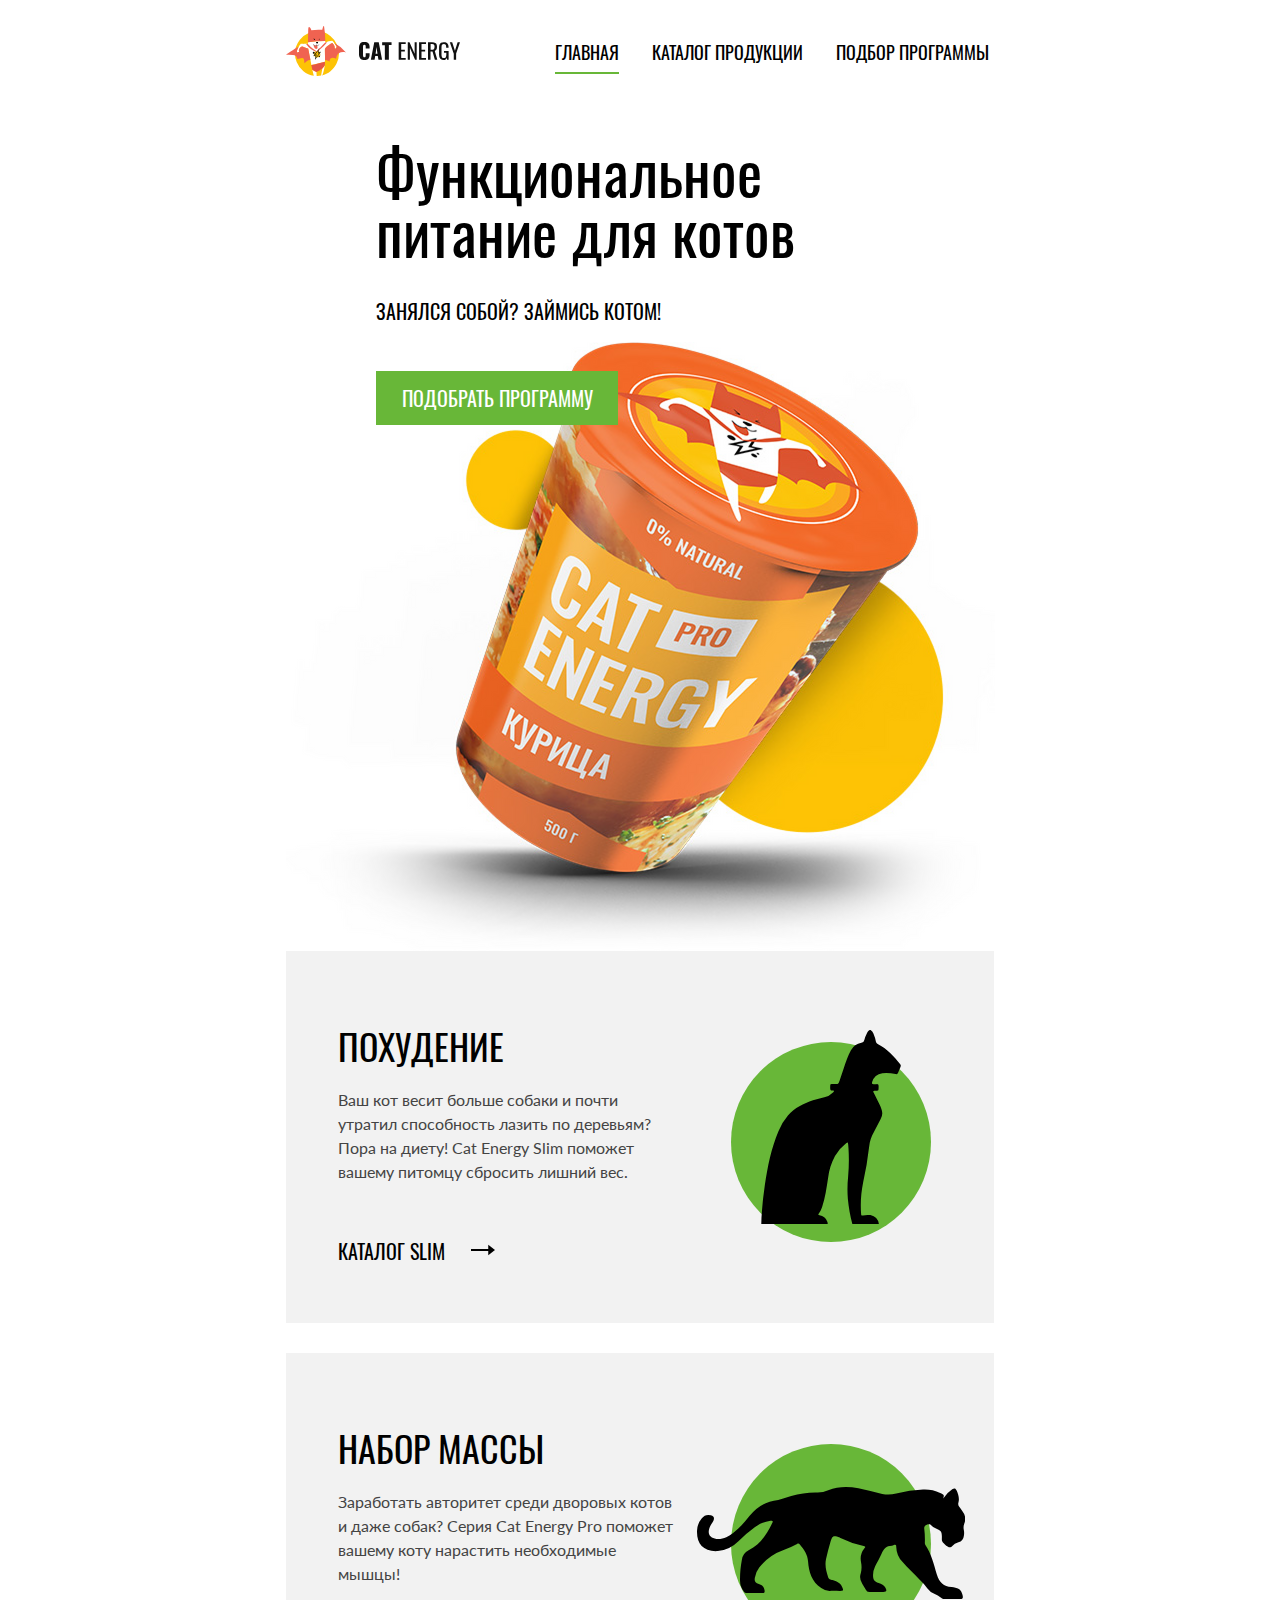
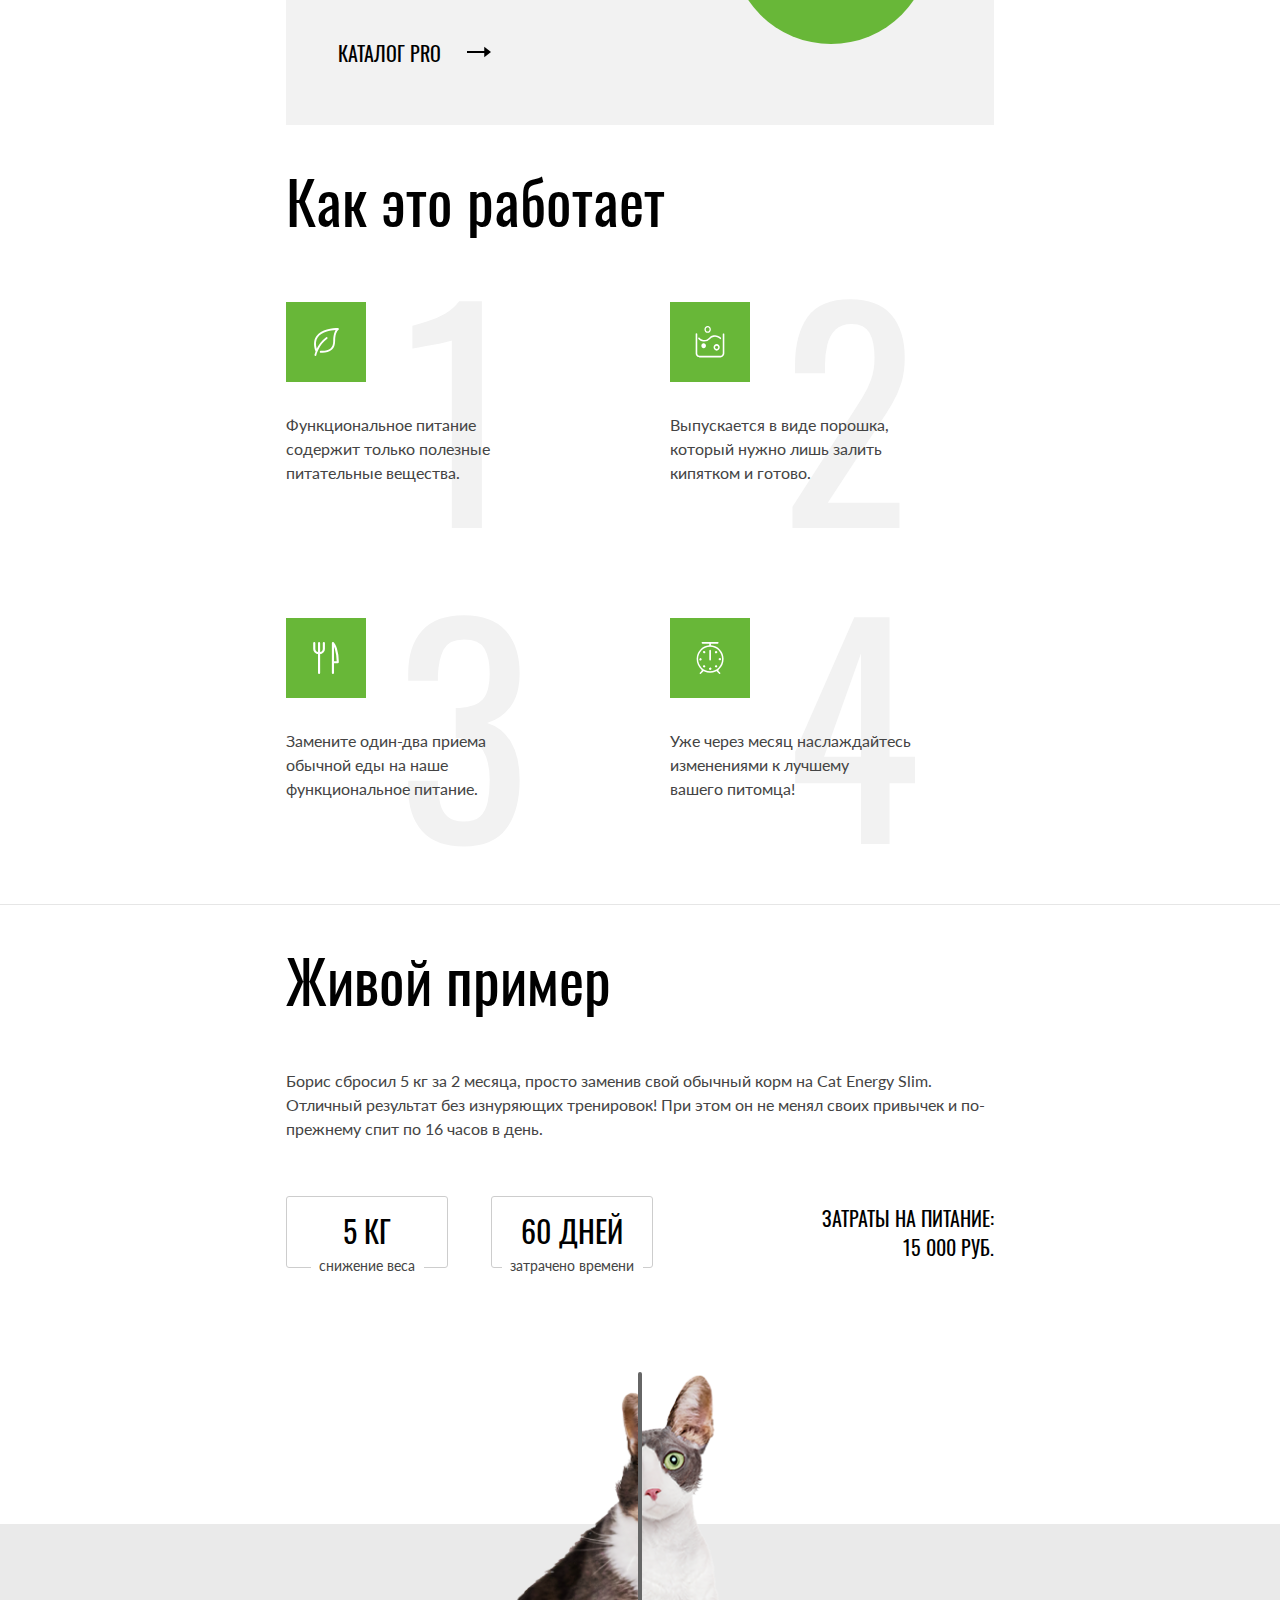
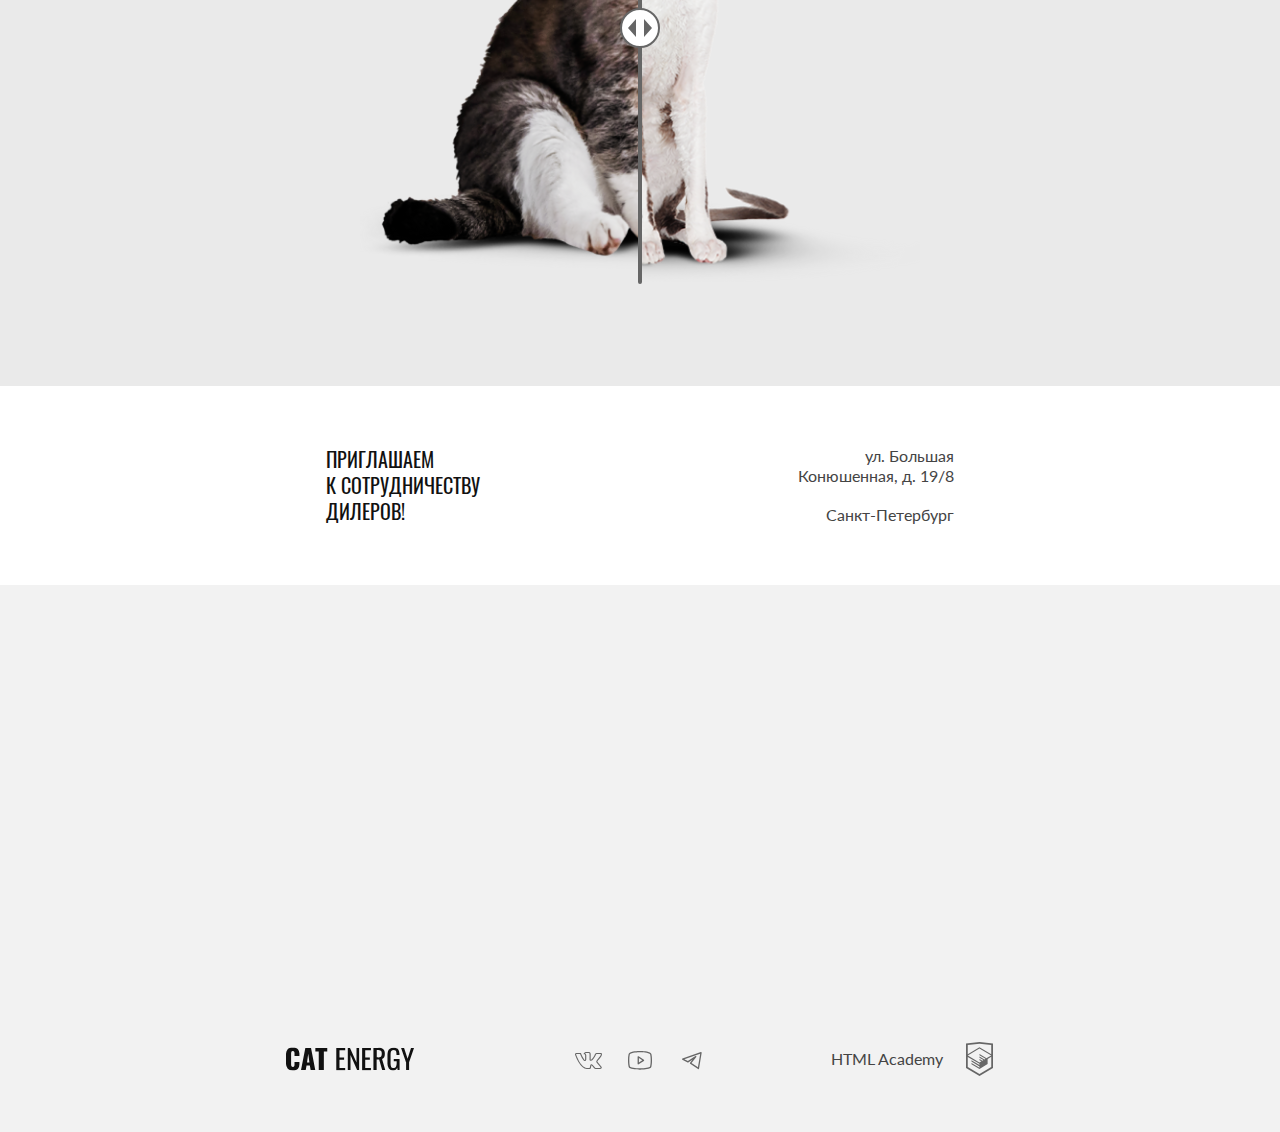
==== index.html @ b0a0f627 "Deploying to gh-pages from @ MaksimDoronin/2389503-cat-energy-2@87440ee999fab35c4b5700fe77db2bccd66d" ====
<!DOCTYPE html><html class="page" lang="ru"><head><meta charset="utf-8"><meta name="viewport" content="width=device-width,initial-scale=1"><meta name="keywords" content="функциональное питание для котов, CAT Energy, здоровое питание для кошек, питание для активных котов, корм для поддержания веса котов, витамины для кошек, магазин кошачьего корма, сбалансированный корм для котов"><meta name="description" content="Интернет-магазин CAT Energy предлагает функциональное питание для котов. У нас вы найдете сбалансированные корма, которые поддерживают активность и здоровье вашего питомца. Подберите идеальный рацион для вашей кошки."><link rel="icon" href="favicon.ico"><link rel="icon" href="favicons/icon.svg" type="image/svg+xml"><link rel="apple-touch-icon" href="favicons/180.png"><link rel="manifest" href="manifest.webmanifest"><link rel="stylesheet" href="styles/styles.css"><title>CAT ENERGY: интернет магазин питания для котов</title><script src="scripts/index.js" defer="defer"></script></head><body class="page__body"><!-- Добавлением header- -nojs - реализация работы меню без JS --><header class="page__header header header--nojs"><div class="header__container"><div class="header__mobile-menu"><a class="header__logo-link" href="index.html"><picture><source media="(min-width: 1440px)" width="70" height="59" type="image/svg+xml" srcset="images/logo-desktop.svg"><source media="(min-width: 768px)" width="60" height="50" type="image/svg+xml" srcset="images/logo-tablet.svg"><img class="header__logo-pic-mobile" src="images/logo-mobile.svg" width="33" height="38" alt="Логотип сайта Кэт Энерджи"></picture><img class="header__logo-text" src="images/logo-text.svg" width="101" height="18" alt="Логотип в виде текста"> </a><!-- header__toggle- -closed - закрытое состояние меню  --><!-- header__toggle- -opened - открытое состояние меню --> <button class="header__toggle header__toggle--closed" type="button"><span class="visually-hidden">Расскрытие главного меню</span></button></div><!-- header__main-menu- -closed - состояние меню по-умолчанию --><!-- header__main-menu- -opened - открытое состояние меню --><nav class="header__main-menu header__main-menu--closed"><ul class="header__main-menu-list"><li class="header__main-menu-item header__main-menu-item--active"><a class="header__main-menu-link" href="#">Главная</a></li><li class="header__main-menu-item"><a class="header__main-menu-link" href="catalog.html">Каталог продукции</a></li><li class="header__main-menu-item"><a class="header__main-menu-link" href="#">Подбор программы</a></li></ul></nav></div></header><main class="page__main"><section class="page__promo promo"><div class="promo__container"><h1 class="visually-hidden">Интернет-магазин товаров для котов Cat energy</h1><div class="promo__text-wrapper"><h2 class="promo__title">Функциональное питание&nbsp;для&nbsp;котов</h2><p class="promo__lead">Занялся собой? Займись котом!</p></div><div class="promo__image-wrapper"><picture><source width="552" height="499" type="image/png" media="(min-width: 1440px)" srcset="images/index-can@1x.png, images/index-can@2x.png 2x"><source width="709" height="609" type="image/png" media="(min-width: 768px)" srcset="images/index-can-tablet-1@1x.png, images/index-can-tablet-1@2x.png 2x"><img class="promo__image" src="images/index-can-mobile-1@1x.png" srcset="images/index-can-mobile-1@2x.png 2x" width="280" height="270" alt="Банка с едой Кэт энерджи Про с курицей и весом 500 грамм"></picture></div><a class="promo__link button" href="#">Подобрать&nbsp;программу</a></div></section><section class="page__programms programms"><div class="programms__container"><h2 class="visually-hidden">Варианты программ питания</h2><ul class="programms__list"><li class="programms__card programms__card--cat-slim"><h3 class="programms__title">Похудение</h3><p class="programms__text">Ваш кот весит больше собаки и почти утратил способность лазить по деревьям? Пора на диету! Cat Energy Slim поможет вашему питомцу сбросить лишний вес.</p><a class="programms__link" href="#"><span class="programms__link-text">Каталог slim</span></a></li><li class="programms__card programms__card--cat-pro"><h3 class="programms__title">Набор массы</h3><p class="programms__text">Заработать авторитет среди дворовых котов и даже собак? Серия Cat Energy Pro поможет вашему коту нарастить необходимые мышцы!</p><a class="programms__link" href="#"><span class="programms__link-text">Каталог pro</span></a></li></ul></div></section><section class="page__features features"><div class="features__container"><h2 class="features__title">Как это работает</h2><ul class="features__list"><li class="features__item features__item--leaf"><p class="features__desc">Функциональное питание содержит только полезные питательные вещества.</p></li><li class="features__item features__item--powder"><p class="features__desc">Выпускается в виде порошка, который нужно лишь залить кипятком и готово.</p></li><li class="features__item features__item--eat"><p class="features__desc">Замените один-два приема обычной еды на наше функциональное питание.</p></li><li class="features__item features__item--clock"><p class="features__desc">Уже через месяц наслаждайтесь изменениями к лучшему вашего&nbsp;питомца!</p></li></ul></div></section><section class="page__example example"><div class="example__container"><h2 class="example__title">Живой&nbsp;пример</h2><p class="example__description">Борис сбросил 5 кг за 2 месяца, просто заменив свой обычный корм на Cat Energy Slim. Отличный результат без&nbsp;изнуряющих тренировок! При этом он не менял своих привычек и по-прежнему спит по 16 часов в день.</p><div class="example__data-wrapper"><div class="example__modules-wrapper"><p class="example__module"><span class="example__module-value">5 кг</span> <span class="example__module-desc">снижение веса</span></p><p class="example__module"><span class="example__module-value">60 ДНЕЙ</span> <span class="example__module-desc">затрачено времени</span></p></div><p class="example__meta"><span class="example__value">Затраты на питание:</span> <span class="example__desc">15 000 РУБ.</span></p></div><div class="example__slider"><div class="example__slider-wrapper"><div class="example__slider-image-before-container"><picture><source type="image/png" width="560" height="512" media="(min-width: 768px)" srcset="images/tablet-before@1x.png, images/tablet-before@2x.png 2x"><img class="example__slider-image" src="images/mobile-before@1x.png" srcset="images/mobile-before@2x.png 2x" width="280" height="256" alt="Жирный кот"></picture></div><div class="example__slider-image-after-container"><picture><source type="image/png" width="560" height="512" media="(min-width: 768px)" srcset="images/tablet-after@1x.png, images/tablet-after@2x.png 2x"><img class="example__slider-image" src="images/mobile-after@1x.png" srcset="images/mobile-after@2x.png 2x" width="280" height="256" alt="Стройный кот"></picture></div><button class="example__slider-control" type="button"><span class="visually-hidden">Ползунок</span></button></div></div></div></section><section class="page__contacts contacts"><div class="contacts__container"><h2 class="visually-hidden">Контактная информация</h2><div class="contacts__text-wrapper"><p class="contacts__text">Приглашаем к&nbsp;сотрудничеству дилеров!</p><address class="contacts__address"><p class="contacts__street">ул. Большая Конюшенная,&nbsp;д.&nbsp;19/8</p><p class="contacts__city">Санкт-Петербург</p></address></div></div><div class="contacts__location"><iframe class="contacts__map" src="https://www.google.com/maps/embed?pb=!1m18!1m12!1m3!1d999.3018932052187!2d30.322001543851233!3d59.93871649586165!2m3!1f0!2f0!3f0!3m2!1i1024!2i768!4f13.1!3m3!1m2!1s0x4696310fca145cc1%3A0x42b32648d8238007!2z0JHQvtC70YzRiNCw0Y8g0JrQvtC90Y7RiNC10L3QvdCw0Y8g0YPQuy4sIDE5LzgsINCh0LDQvdC60YIt0J_QtdGC0LXRgNCx0YPRgNCzLCAxOTExODY!5e0!3m2!1sru!2sru!4v1738828093282!5m2!1sru!2sru" width="320" height="362" allowfullscreen title="Офис компании по адресу ул. Большая Конюшенная,д. 19/8, Санкт-Петербург"></iframe></div></section></main><footer class="page__footer footer"><div class="footer__container"><a class="footer__logo-link" href="index.html"><svg class="footer__logo-text" width="128" height="24" viewBox="0 0 101 18" fill="currentColor"><g clip-path="url(#a)"><path d="M1.26 16.54a6.86 6.86 0 0 1-1.26-4.3v-6.4c-.1-1.54.3-3.08 1.19-4.38.86-1 2.2-1.46 4.18-1.46 1.98 0 3.24.46 4.03 1.3a5.42 5.42 0 0 1 1.19 3.78v1.54h-3.87v-1.77a3.7 3.7 0 0 0-.24-1.54 1.16 1.16 0 0 0-1.1-.62c-.56 0-.95.16-1.11.54a4.85 4.85 0 0 0-.24 1.7v8.22c-.04.56.07 1.12.32 1.62.15.38.55.54 1.1.54.56 0 .87-.16 1.03-.54.18-.52.26-1.07.24-1.62v-1.84h3.87v1.54a5.77 5.77 0 0 1-1.19 3.84c-.79.93-2.13 1.39-4.03 1.39-1.9-.08-3.32-.54-4.1-1.54Zm13.99-16.31h4.5l3.33 17.54h-3.64l-.63-3.7h-2.6l-.64 3.7h-3.72l3.4-17.54Zm3.24 11.54-.95-6.85-.94 6.85h1.9Zm7.35-8.62h-2.68v-2.92h9.4v2.85h-2.69v14.69h-4.03v-14.62Zm13.91-2.92h6.96v1.85h-4.5v5.77h3.63v1.77h-3.64v6.46h4.5v1.77h-7.03v-17.62h.08Zm9.01 0h1.74l5.14 11.62v-11.62h2.05v17.54h-1.58l-5.21-12v12h-2.14v-17.54Zm11.3 0h6.96v1.85h-4.5v5.77h3.63v1.77h-3.64v6.46h4.5v1.77h-6.95v-17.62Zm9.01 0h3.64c1.43-.1 2.85.28 4.03 1.08.87.69 1.26 1.92 1.26 3.54 0 2.23-.7 3.61-2.21 4.07l2.53 8.77h-2.45l-2.37-8.23h-1.98v8.23h-2.53v-17.46h.08Zm3.48 7.54c.81.06 1.63-.15 2.3-.62.47-.38.7-1.15.7-2.3a4.85 4.85 0 0 0-.23-1.7 2.04 2.04 0 0 0-.87-.92 3.69 3.69 0 0 0-1.74-.3h-1.1v5.76h.94v.08Zm8.61 8.69a7.61 7.61 0 0 1-1.1-4.46v-5.85c-.02-1.11.11-2.22.4-3.3.26-.81.78-1.51 1.5-2 .88-.51 1.9-.75 2.92-.7 1.66 0 2.84.39 3.55 1.23a5.77 5.77 0 0 1 1.11 3.85v.62h-2.37v-.54c0-.65-.05-1.29-.16-1.93-.06-.4-.3-.76-.63-1a2.5 2.5 0 0 0-1.5-.38 2.42 2.42 0 0 0-1.58.46 1.75 1.75 0 0 0-.63 1.23c-.1.69-.16 1.38-.16 2.08v6.54c-.06 1 .1 2 .47 2.92.32.62.95.85 1.9.85a1.96 1.96 0 0 0 1.89-.93 6.9 6.9 0 0 0 .56-3.07v-1.23h-2.3v-1.77h4.59v8.69h-1.58l-.24-2c-.2.67-.64 1.25-1.22 1.66-.6.4-1.3.6-2.02.57a4.05 4.05 0 0 1-3.4-1.54Zm13.52-4.84-3.87-11.31h2.37l2.76 8.46 2.69-8.46h2.37l-3.87 11.3v6.16h-2.37v-6.15h-.08Z"/></g><defs><clippath id="a"><path fill="#fff" d="M0 0h101v18h-101z"/></clippath></defs></svg> <span class="visually-hidden">Текстовый логотип Кэт Энерджи</span></a><ul class="footer__socials socials"><li class="socials__item"><a class="socials__link" href="https://vk.com/htmlacademy" target="_blank" rel="noreferrer noopener"><svg class="socials__icon" width="28" height="22"><use href="icons/stack.svg#icon-vkontakte"></use></svg> <span class="visually-hidden">Вконтакте</span></a></li><li class="socials__item"><a class="socials__link" href="#" target="_blank" rel="noreferrer noopener"><svg class="socials__icon" width="28" height="22"><use href="icons/stack.svg#icon-youtube"></use></svg> <span class="visually-hidden">Ютьюб</span></a></li><li class="socials__item"><a class="socials__link" href="#" target="_blank" rel="noreferrer noopener"><svg class="socials__icon" width="28" height="22"><use href="icons/stack.svg#icon-telegram"></use></svg> <span class="visually-hidden">Телеграм</span></a></li></ul><a class="footer__copyright-link" href="https://htmlacademy.ru/intensive/adaptive"><p class="footer__copyright">HTML&nbsp;Academy</p><svg class="footer__copyright-icon" width="27" height="34"><use href="icons/stack.svg#logo-htmlacademy"></use></svg></a></div></footer><script>let headerNojs = document.querySelector('.header');
    let mainMenu = document.querySelector('.header__main-menu');
    let navToggle = document.querySelector('.header__toggle');
    headerNojs.classList.remove('header--nojs');
    navToggle.addEventListener('click', function () {
      if (mainMenu.classList.contains('header__main-menu--closed')) {
        mainMenu.classList.remove('header__main-menu--closed');
        navToggle.classList.remove('header__toggle--closed');
        mainMenu.classList.add('header__main-menu--opened');
        navToggle.classList.add('header__toggle--opened');
      } else {
        mainMenu.classList.add('header__main-menu--closed');
        navToggle.classList.add('header__toggle--closed');
        mainMenu.classList.remove('header__main-menu--opened');
        navToggle.classList.remove('header__toggle--opened');
      }
    })</script></body></html>
---- styles/styles.css ----
@font-face{font-family:Lato;font-weight:400;font-style:normal;font-display:swap;src:url(../fonts/lato/Lato-Regular.woff2)format("woff2")}@font-face{font-family:Oswald;font-weight:400;font-style:normal;font-display:swap;src:url(../fonts/oswald/oswaldregular.woff2)format("woff2")}*,:before,:after{box-sizing:border-box}body{color:#000;background-color:#fff;margin:0;font-family:Lato,Arial,sans-serif;font-size:14px;font-weight:400;line-height:18px}.visually-hidden{-webkit-clip-path:inset(50%);clip-path:inset(50%);white-space:nowrap;width:1px;height:1px;position:absolute;overflow:hidden}.button{color:#fff;text-transform:uppercase;text-align:center;cursor:pointer;background-color:#68b738;border:none;padding:0;font-family:Oswald,Arial,sans-serif;font-size:16px;font-weight:400;line-height:20px;text-decoration:none;display:inline-block}.button:hover{background-color:#5eaa2f}.button:active{color:#ffffff4d;background-color:#5eaa2f}.button--secondary{color:#444;background-color:#f2f2f2}.button--secondary:hover{background-color:#ebebeb}.button--secondary:active{color:#444;background-color:#ebebeb}@media (width>=1440px){.page__body{position:relative}}.page__header{min-height:65px;padding-top:13px;padding-bottom:14px}@media (width>=768px){.page__header{margin-bottom:65px;padding-top:26px;padding-bottom:0}}@media (width>=1440px){.page__header{margin-bottom:0;padding-top:55px;padding-bottom:29px}}.page__promo{margin-bottom:20px}@media (width>=768px){.page__promo{margin-bottom:0}}@media (width>=1440px){.page__promo{margin-bottom:82px}}.page__programms{margin-bottom:20px}@media (width>=768px){.page__programms{margin-bottom:45px}}@media (width>=1440px){.page__programms{margin-bottom:71px}}.page__catalog{margin-bottom:25px}@media (width>=768px){.page__catalog{margin-bottom:74px}}@media (width>=1440px){.page__catalog{margin-bottom:71px}}.page__features{margin-bottom:49px}@media (width>=768px){.page__features{border-bottom:1px solid #e6e6e6;margin-bottom:0;padding-bottom:46px}}@media (width>=1440px){.page__features{border-bottom:none;margin-bottom:69px;padding-bottom:0}}.page__example{padding-top:26px;padding-bottom:40px}@media (width>=768px){.page__example{padding-top:44px;padding-bottom:102px}}@media (width>=1440px){.page__example{padding-top:0;padding-bottom:74px}}.page__subscribe{padding-top:40px;padding-bottom:40px}@media (width>=768px){.page__subscribe{padding-top:80px;padding-bottom:80px}}@media (width>=1440px){.page__subscribe{padding-top:96px;padding-bottom:104px}}.page__footer{padding-top:20px;padding-bottom:40px}@media (width>=768px){.page__footer{padding-top:55px;padding-bottom:55px}}@media (width>=1440px){.page__footer{padding-top:66px;padding-bottom:66px}}.header{color:#000;background-color:#fff;position:relative}@media (width>=768px){.header{border:none}}@media (width>=1440px){.header{position:static}}.header--catalog-desktop{border-bottom:1px solid #d9d9d9}@media (width>=768px){.header--catalog-desktop{border-bottom:none}}.header--catalog-desktop .header__logo-link{align-items:flex-start}.header--catalog-desktop .header__logo-text{margin-top:12px}@media (width>=768px){.header--catalog-desktop .header__logo-text{margin-top:14px}}@media (width>=1440px){.header--catalog-desktop{margin-bottom:45px}.header--catalog-desktop .header__logo-text{margin-top:19px}.header--catalog-desktop .header__main-menu{background-color:inherit}.header--catalog-desktop .header__main-menu-item--active:before{background-color:#68b738}.header--catalog-desktop .header__main-menu-link{color:#000}.header--catalog-desktop .header__main-menu-link:hover{opacity:.6}.header--catalog-desktop .header__main-menu-link:active{opacity:.3}}@media (width<=767px){.header--nojs .header__toggle{display:none}.header--nojs .header__container{display:block}.header--nojs .header__mobile-menu{margin-bottom:14px}.header--nojs .header__main-menu{margin-bottom:-14px;display:block;position:relative;top:auto}.header__toggle--closed{background-color:#0000;background-image:url(../icons/stack.svg#icon-burger);background-size:24px 24px}.header__toggle--opened{background-image:url(../icons/stack.svg#icon-close);background-size:18px 18px;width:18px;height:18px}.header__main-menu--opened{width:100%;position:absolute;top:66px;left:0}.header__main-menu--closed{display:none}}.header__container{align-items:center;width:280px;margin:0 auto;display:flex}@media (width>=768px){.header__container{justify-content:flex-start;align-items:flex-start;gap:94px;width:708px;margin:0 auto}}@media (width>=1440px){.header__container{justify-content:space-between;width:1220px;margin:0 auto}}.header__mobile-menu{justify-content:space-between;align-items:center;width:100%;padding-right:1px;display:flex}@media (width>=768px){.header__mobile-menu{justify-content:flex-start;align-self:flex-start;width:auto}}@media (width>=1440px){.header__mobile-menu{z-index:5}}.header__logo-link{color:#111;align-items:center;gap:56px;text-decoration:none;display:flex}@media (width>=768px){.header__logo-link{gap:13px}}@media (width>=1440px){.header__logo-link{gap:14px}}.header__logo-link:hover{opacity:.8}.header__logo-link:active{opacity:.6}.header__logo-pic-mobile{display:block}@media (width>=1440px){.header__logo-text{width:118px;height:21px}}.header__toggle{background-color:inherit;cursor:pointer;background-position:50%;background-repeat:no-repeat;border:none;width:24px;height:24px;padding:0}@media (width>=768px){.header__toggle{display:none}}.header__main-menu{color:#000;z-index:10;background-color:#fff}@media (width>=768px){.header__main-menu{width:436px;margin-top:14px}}@media (width>=1440px){.header__main-menu{background-color:#0000;width:475px;margin-top:15px}}.header__main-menu-list{text-align:center;flex-direction:column;margin:0;padding:0;list-style-type:none;display:flex}@media (width>=768px){.header__main-menu-list{flex-flow:wrap;gap:33px}}@media (width>=1440px){.header__main-menu-list{gap:32px}}.header__main-menu-item{border-top:1px solid #e6e6e6}.header__main-menu-item:last-child{border-bottom:1px solid #e6e6e6}@media (width>=768px){.header__main-menu-item:last-child,.header__main-menu-item{border:none}}.header__main-menu-item--active{position:relative}@media (width>=768px){.header__main-menu-item--active:before{content:"";background-color:#68b738;width:100%;height:2px;position:absolute;bottom:-10px;left:0;right:0}}@media (width>=1440px){.header__main-menu-item--active:before{background-color:#fff}}.header__main-menu-link{color:#000;text-transform:uppercase;min-height:65px;padding:22px 20px;font-family:Oswald,Arial,sans-serif;font-size:20px;font-weight:400;line-height:20px;text-decoration:none;display:block}.header__main-menu-link:hover{opacity:.6}.header__main-menu-link:active{opacity:.3}@media (width>=768px){.header__main-menu-link{min-height:auto;padding:0;font-size:18px;line-height:24px}}@media (width>=1440px){.header__main-menu-link{color:#fff;font-size:20px;line-height:30px}}.header__navigation{display:none;position:relative}@media (width>=768px){.header__navigation{display:block}}.header__navigation-show{display:block}.header__navigation-list{text-align:center;flex-direction:column;width:100%;margin:0;padding:0;list-style-type:none;display:flex;position:absolute;top:0}@media (width>=768px){.header__navigation-list{flex-direction:row;max-width:500px;position:static}}@media (width>=1440px){.header__navigation-list{justify-content:flex-end;width:550px}}.header__navigation-link{color:#000;text-transform:uppercase;font-family:Oswald,Arial,sans-serif;font-size:20px;font-weight:400;line-height:20px;text-decoration:none}.catalog{padding-top:27px}@media (width>=768px){.catalog{padding-top:0}.catalog__container{width:708px;margin:0 auto}}@media (width>=1440px){.catalog__container{width:1220px;margin:0 auto}}.catalog__title-wrapper{width:280px;margin:0 auto}@media (width>=768px){.catalog__title-wrapper{width:auto;margin:0}}.catalog__title{color:#000;margin:0 0 40px;font-family:Oswald,Arial,sans-serif;font-size:36px;font-weight:400;line-height:36px}@media (width>=768px){.catalog__title{margin-bottom:84px;font-size:60px;line-height:60px}}.catalog__list{margin:0;padding:0;list-style-type:none}@media (width>=768px){.catalog__list{flex-wrap:wrap;gap:60px;display:flex}}@media (width>=1440px){.catalog__list{gap:63px 80px}}.catalog__item{border-top:1px solid #ebebeb}@media (width>=768px){.catalog__item{border-top:none;width:324px}}@media (width>=1440px){.catalog__item{width:245px}}.catalog__item:last-child{border-bottom:1px solid #ebebeb}@media (width>=768px){.catalog__item:last-child{border-bottom:none}}@media (width>=1440px){.catalog__item:nth-child(4n){margin-right:0}}.product-card{min-height:209px;padding-top:20px;padding-bottom:24px}@media (width>=768px){.product-card{background-color:#f2f2f2;background-image:linear-gradient(#fff 80px,#f2f2f2 80px);min-height:511px;padding:10px 37px 40px}}@media (width>=1440px){.product-card{padding-left:38px;padding-right:38px}}.product-card__container{flex-direction:column;gap:17px;width:280px;margin:0 auto;display:flex;position:relative}@media (width>=768px){.product-card__container{gap:40px;width:100%;margin:0}}@media (width>=1440px){.product-card__container{gap:40px}}.product-card__content-wrapper{min-height:107px;display:flex}@media (width>=768px){.product-card__content-wrapper{flex-direction:column}}.product-card__image-wrapper{justify-content:center;align-items:center;width:140px;display:flex}@media (width>=768px){.product-card__image-wrapper{width:100%;min-height:210px;margin-bottom:22px}}@media (width>=1440px){.product-card__image-wrapper{margin-bottom:12px}}.product-card__info-wrapper{width:140px}@media (width>=768px){.product-card__info-wrapper{width:auto}}.product-card__image{display:block}.product-card__title-link{text-decoration:none}@media (width>=768px){.product-card__title-link{justify-content:center;margin-bottom:21px;display:flex}}@media (width>=1440px){.product-card__title-link{margin-bottom:23px}}.product-card__title{color:#222;text-transform:uppercase;max-width:76px;margin-top:0;margin-bottom:14px;font-family:Oswald,Arial,sans-serif;font-size:16px;font-weight:400;line-height:20px}@media (width>=768px){.product-card__title{text-align:center;max-width:135px;margin-bottom:0;font-size:20px;line-height:24px}}.product-card__desc-wrapper{display:block}@media (width>=1440px){.product-card__desc-wrapper{flex-direction:column;gap:14px;display:flex}}.product-card__desc{color:#444;justify-content:space-between;margin-top:0;margin-bottom:0;font-family:Lato,Arial,sans-serif;font-size:12px;font-weight:400;line-height:16px;display:flex;position:relative}@media (width>=768px){.product-card__desc{margin-bottom:10px;font-size:16px;line-height:20px}}@media (width>=1440px){.product-card__desc{margin-bottom:0}}@media (width>=768px){.product-card__desc:after{content:"";background-color:#cdcdcd;width:100%;height:1px;position:absolute;bottom:-5px;left:0}}@media (width>=1440px){.product-card__desc:after{bottom:-7px}}.product-card__desc:last-child{margin-bottom:0}.product-card__link{padding:10px 15px}.product-card.product-card--all{background-image:none;min-height:209px;padding-bottom:24px;display:flex}@media (width>=768px){.product-card.product-card--all{background-color:#fff;border:2px solid #f2f2f2;align-self:flex-end;min-height:429px;padding-bottom:40px}}@media (width>=1440px){.product-card.product-card--all{min-height:430px}}.product-card--all .product-card__container{align-self:flex-end;gap:19px}@media (width>=768px){.product-card--all .product-card__container{gap:81px}}@media (width>=1440px){.product-card--all .product-card__container{gap:90px}}.product-card--all .product-card__container:before{content:" ";background-color:#d3d3d3;width:30px;height:2px;position:absolute;top:-38px;left:calc(50% - 15px)}@media (width>=768px){.product-card--all .product-card__container:before{width:60px;top:-80px;left:calc(50% - 30px)}}@media (width>=1440px){.product-card--all .product-card__container:before{top:-70px}}.product-card--all .product-card__container:after{content:" ";background-color:#d3d3d3;width:30px;height:2px;position:absolute;top:-38px;left:calc(50% - 15px);transform:rotate(90deg)}@media (width>=768px){.product-card--all .product-card__container:after{width:60px;top:-80px;left:calc(50% - 30px)}}@media (width>=1440px){.product-card--all .product-card__container:after{top:-70px}}.product-card--all .product-card__info-wrapper{text-align:center;width:100%}@media (width>=768px){.product-card--all .product-card__info-wrapper{align-self:center;max-width:170px}}.product-card--all .product-card__title{color:#111;max-width:100%;margin-bottom:8px;font-family:Oswald,Arial,sans-serif;font-size:16px;font-weight:400;line-height:20px}@media (width>=768px){.product-card--all .product-card__title{margin-bottom:23px;font-size:20px;line-height:24px}}@media (width>=1440px){.product-card--all .product-card__title{margin-bottom:26px}}.product-card--all .product-card__text{color:#444;margin-top:0;margin-bottom:0;font-family:Lato,Arial,sans-serif;font-size:12px;font-weight:400;line-height:16px}@media (width>=768px){.product-card--all .product-card__text{font-size:16px;line-height:18px}}.sub-products{overflow:hidden}.sub-products__container{width:280px;margin:0 auto}@media (width>=768px){.sub-products__container{width:708px;margin:0 auto}}@media (width>=1440px){.sub-products__container{width:1220px;margin:0 auto}}.sub-products__title{color:#000;background-color:#fff;margin:0 0 35px;padding-right:40px;font-family:Oswald,Arial,sans-serif;font-size:24px;font-weight:400;line-height:24px;display:inline-block;position:relative}@media (width>=768px){.sub-products__title{margin-bottom:80px;padding-left:40px;font-size:32px;line-height:32px}}@media (width>=1440px){.sub-products__title{margin-bottom:80px;margin-left:-40px;font-size:40px;line-height:40px}}.sub-products__title:after{content:"";z-index:-1;background-color:#68b738;width:800%;height:2px;position:absolute;top:50%;left:0}@media (width>=768px){.sub-products__title:before{content:"";z-index:-1;background-color:#68b738;width:800%;height:2px;position:absolute;top:50%;right:0}}@media (width>=1440px){.sub-products__cards-wrapper{justify-content:space-between;display:flex}}.sub-products__list{margin:0 0 35px;padding:0;list-style-type:none}@media (width>=768px){.sub-products__list{margin-bottom:72px}}@media (width>=1440px){.sub-products__list{width:896px;margin-bottom:0}}.sub-products__item{border-top:1px solid #cdcdcd;padding-top:12px;padding-bottom:19px}@media (width>=768px){.sub-products__item{border:1px solid #cdcdcd;padding:25px 38px 27px}}@media (width>=1440px){.sub-products__item{border:none;border-top:1px solid #cdcdcd;justify-content:space-between;align-items:center;padding:15px 1px 16px;display:flex}}.sub-products__item:last-child{border-bottom:1px solid #cdcdcd}@media (width>=768px){.sub-products__item:not(:last-child){border-bottom:none}}.sub-products__text-wrapper{margin-bottom:15px}@media (width>=768px){.sub-products__text-wrapper{justify-content:space-between;align-items:baseline;margin-bottom:22px;display:flex}}@media (width>=1440px){.sub-products__text-wrapper{width:616px;margin-bottom:0}}.sub-products__heading{color:#222;text-transform:uppercase;margin-top:0;margin-bottom:13px;font-family:Oswald,Arial,sans-serif;font-size:16px;font-weight:400;line-height:16px}@media (width>=768px){.sub-products__heading{margin-bottom:0;font-size:20px;line-height:20px}}@media (width>=1440px){.sub-products__heading{max-width:200px}}.sub-products__desc{color:#444;justify-content:space-between;margin-top:0;margin-bottom:0;font-family:Lato,Arial,sans-serif;font-size:14px;font-weight:400;line-height:14px;display:flex}@media (width>=768px){.sub-products__desc{gap:53px;font-size:16px;line-height:20px}}@media (width>=1440px){.sub-products__desc{text-align:left;gap:40px;max-width:410px}.sub-products__value{width:200px}.sub-products__price{width:50px}}.sub-products__button{width:100%;padding:10px 15px}@media (width>=1440px){.sub-products__button{max-width:244px;min-height:40px}}.sub-products__gift-card{color:#fff;background-color:#555052;background-image:url(../images/image-gift@1x.png);background-position:50%;background-repeat:no-repeat;background-size:cover;flex-direction:column;justify-content:space-between;align-items:center;min-height:290px;padding:59px 61px 43px 58px;display:flex;position:relative}@media (resolution>=2dppx){.sub-products__gift-card{background-image:url(../images/image-gift@2x.png)}}@media (width>=768px){.sub-products__gift-card{background-image:url(../images/tablet-image-gift@1x.png);flex-direction:row;justify-content:space-between;min-height:200px;padding:57px 125px 60px 77px}}@media (width>=768px) and (resolution>=2dppx){.sub-products__gift-card{background-image:url(../images/tablet-image-gift@2x.png)}}@media (width>=1440px){.sub-products__gift-card{background-image:url(../images/image-gift@1x.png);background-position:-30px 0;flex-direction:column;width:245px;min-height:288px;padding:56px 41px 43px}}.sub-products__gift-card:before{content:"";z-index:50;background-image:url(../icons/stack.svg#icon-gift);background-position:50%;background-repeat:no-repeat;background-size:78px 80px;width:78px;height:80px;display:block}@media (width>=768px){.sub-products__gift-card:before{width:80px;height:82px}}.sub-products__gift-card:after{content:"";z-index:10;background-image:linear-gradient(#68b738d9,#68b738d9);display:block;position:absolute;inset:0}.sub-products__gift-text{color:#fff;text-align:center;z-index:50;margin-top:0;margin-bottom:0;font-family:Lato,Arial,sans-serif;font-size:16px;font-weight:400;line-height:20px}@media (width>=768px){.sub-products__gift-text{text-align:left;max-width:161px}}@media (width>=1440px){.sub-products__gift-text{text-align:center}}.subscribe{overflow:hidden}.subscribe__container{width:280px;margin:0 auto}@media (width>=768px){.subscribe__container{width:708px;margin:0 auto}}@media (width>=1440px){.subscribe__container{width:1220px;margin:0 auto}}.subscribe__title{color:#000;background-color:#fff;margin-top:0;margin-bottom:32px;padding-right:40px;font-family:Oswald,Arial,sans-serif;font-size:24px;font-weight:400;line-height:24px;display:inline-block;position:relative}@media (width>=768px){.subscribe__title{margin-bottom:66px;padding-left:40px;font-size:32px;line-height:32px}}@media (width>=1440px){.subscribe__title{margin-bottom:72px;margin-left:-40px;font-size:40px;line-height:40px}}@media (width>=768px){.subscribe__title:before{content:"";z-index:-1;background-color:#68b738;width:800%;height:2px;position:absolute;top:50%;right:0}}.subscribe__title:after{content:"";z-index:-1;background-color:#68b738;width:800%;height:2px;position:absolute;top:50%;left:0}.subscribe__wrapper{text-align:center}@media (width>=768px){.subscribe__wrapper{width:100%;padding:0 38px}}@media (width>=1440px){.subscribe__wrapper{width:100%;padding-left:234px;padding-right:234px}}.subscribe__text{color:#000;margin-top:0;margin-bottom:24px;font-family:Oswald,Arial,sans-serif;font-size:16px;font-weight:400;line-height:24px}@media (width>=768px){.subscribe__text{font-size:24px;line-height:32px}}.subscribe__form{flex-direction:column;gap:16px;display:flex}@media (width>=768px){.subscribe__form{flex-direction:row;gap:0}}.subscribe__field{color:#444;text-transform:uppercase;background-color:#fff;border:1px solid #e7e7e7;padding:12px 13px;font-family:Oswald,Arial,sans-serif;font-size:20px;font-weight:400;line-height:30px}@media (width>=768px){.subscribe__field{flex-grow:1}}.subscribe__field:hover{border-color:#cdcdcd}.subscribe__field:focus{outline-offset:-2px;border-color:#444;outline:2px solid #444}.subscribe__field:invalid{box-shadow:none}.subscribe__field:focus:invalid{border-color:#ff8282;outline-color:#ff8282}.subscribe__button{color:#fff;padding:15px;font-family:Oswald,Arial,sans-serif;font-size:20px;font-weight:400;line-height:26px}@media (width>=768px){.subscribe__button{width:256px;min-height:56px}}.promo{color:#000;z-index:0;background-color:#fff;position:relative}@media (width>=768px){.promo{color:#000;background-color:#fff}}@media (width>=1440px){.promo{padding-bottom:52px;position:static}}.promo:before{content:"";z-index:0;background-color:#555052;background-image:linear-gradient(#68b738d9,#68b738d9),url(../images/promo-background-center@1x.jpg),linear-gradient(#555052 50%,#56424a 50%);background-position:top;background-repeat:no-repeat;background-size:contain;min-height:302px;display:block;position:absolute;top:0;left:0;right:0}@media (resolution>=2dppx){.promo:before{background-image:linear-gradient(#68b738d9,#68b738d9),url(../images/promo-background-center@2x.jpg),linear-gradient(90deg,#555052 50%,#56424a 50%)}}@media (width>=768px){.promo:before{display:none}}@media (width>=1440px){.promo:before{background-color:#4c3a41;background-image:linear-gradient(#68b738d9,#68b738d9),url(../images/promo-background-desktop@1x.jpg),linear-gradient(#4c3a41,#4c3a41);background-position:0 100%;background-size:cover;width:50%;min-height:694px;display:block;top:0;left:auto;right:0}}@media (resolution>=2dppx) and (width>=1440px){.promo:before{background-image:linear-gradient(#68b738d9,#68b738d9),url(../images/promo-background-desktop@2x.jpg),linear-gradient(#4c3a41,#4c3a41)}}.promo__container{text-align:center;z-index:1;width:280px;margin:0 auto;padding-top:27px;display:grid;position:relative}@media (width>=768px){.promo__container{text-align:start;grid-template-rows:auto 29px auto auto;grid-template-columns:90px auto;width:708px;margin:0 auto;padding-top:0}}@media (width>=1440px){.promo__container{grid-template-rows:81px auto 52px auto 132px;grid-template-columns:80px 367px 79px 555px;width:1220px;margin:0 auto}}@media (width>=768px){.promo__text-wrapper{grid-column:2/3;margin-bottom:21px}}@media (width>=1440px){.promo__text-wrapper{grid-area:2/2/3/4;margin-bottom:0}}.promo__title{color:#fff;margin-top:0;margin-bottom:25px;font-family:Oswald,Arial,sans-serif;font-size:36px;font-weight:400;line-height:36px}@media (width>=768px){.promo__title{color:#000;margin-bottom:40px;font-family:Oswald,Arial,sans-serif;font-size:60px;font-weight:400;line-height:60px}}.promo__lead{color:#fff;text-transform:uppercase;margin-top:0;margin-bottom:29px;font-family:Oswald,Arial,sans-serif;font-size:14px;font-weight:400;line-height:14px}@media (width>=768px){.promo__lead{color:#000;margin-bottom:0;font-family:Oswald,Arial,sans-serif;font-size:20px;font-weight:400;line-height:20px}.promo__image-wrapper{grid-area:-1/1/2/3}}@media (width>=1440px){.promo__image-wrapper{grid-area:-1/3/1/-1}}.promo__image{display:block}.promo__link{margin-top:3px;padding:10px 30px}@media (width>=768px){.promo__link{z-index:10;grid-area:3/2/4/3;max-width:242px;margin-top:0;padding:14px 15px;font-size:20px;line-height:26px}}@media (width>=1440px){.promo__link{grid-row:4/5;align-self:start;width:244px}}.programms__container{width:280px;margin:0 auto}@media (width>=768px){.programms__container{width:708px;margin:0 auto}}@media (width>=1440px){.programms__container{width:1220px;margin:0 auto}}.programms__list{margin:0;padding:0;list-style-type:none}@media (width>=1440px){.programms__list{flex-wrap:wrap;gap:80px;display:flex}}.programms__card{color:#000;background-color:#f2f2f2;width:280px;margin-bottom:20px;padding:30px 33px 18px 20px;position:relative}@media (width>=768px){.programms__card{width:100%;margin-bottom:30px;padding:77px 63px 53px 52px}}@media (width>=1440px){.programms__card{width:570px;margin-bottom:0;padding-bottom:55px;padding-right:61px}}.programms__card:last-child{margin-bottom:0}.programms__card:after{content:"";background-position:50%;background-repeat:no-repeat;position:absolute;top:0;left:0}.programms__card:before{content:"";background-color:#68b738;border-radius:50%;width:50px;height:50px;position:absolute;top:24px;left:20px}@media (width>=768px){.programms__card:before{width:200px;height:200px;top:91px;left:auto;right:63px}}@media (width>=1440px){.programms__card:before{width:100px;height:100px;top:47px;left:51px;right:auto}}.programms__card--cat-slim:after{background-image:url(../icons/stack.svg#icon-cat-slim);background-size:36px 50px;width:50px;height:53px;top:19px;left:20px}@media (width>=768px){.programms__card--cat-slim:after{background-size:140px 194px;width:200px;height:211px;top:70px;left:auto;right:63px}}@media (width>=1440px){.programms__card--cat-slim:after{background-size:70px 97px;width:100px;height:106px;top:36px;left:52px;right:auto}}.programms__card--cat-pro:after{background-image:url(../icons/stack.svg#icon-cat-pro);background-size:67px 28px;width:67px;height:50px;top:24px;left:12px}@media (width>=768px){.programms__card--cat-pro:after{background-size:268px 112px;width:268px;height:200px;top:90px;left:auto;right:29px}}@media (width>=1440px){.programms__card--cat-pro:after{background-size:134px 56px;width:134px;height:100px;top:45px;left:33px;right:auto}}.programms__title{color:#000;text-transform:uppercase;margin-top:0;margin-bottom:29px;margin-left:70px;font-family:Oswald,Arial,sans-serif;font-size:24px;font-weight:400;line-height:37px}@media (width>=768px){.programms__title{margin-bottom:24px;margin-left:0;font-size:36px;line-height:36px}}@media (width>=1440px){.programms__title{margin-bottom:73px;margin-left:162px;font-size:36px;line-height:36px}}.programms__text{color:#444;margin-top:0;margin-bottom:38px;font-family:Lato,Arial,sans-serif;font-size:14px;font-weight:400;line-height:18px}@media (width>=768px){.programms__text{max-width:340px;margin-bottom:48px;font-size:16px;line-height:24px}}@media (width>=1440px){.programms__text{max-width:100%;margin-bottom:23px}}.programms__text:before{content:" ";background-color:#d9d9d9;width:240px;height:1px;position:absolute;bottom:57px;left:20px}@media (width>=768px){.programms__text:before{display:none}}.programms__link{text-transform:uppercase;padding:4px 4px 4px 0;text-decoration:none;display:inline-flex}.programms__link:active{opacity:.3}.programms__link:after{content:"";background-image:url(../icons/stack.svg#icon-arrow-short);background-repeat:no-repeat;background-size:24px 12px;flex-shrink:0;width:32px;height:12px;margin-top:2px;margin-left:16px;display:block}@media (width>=768px){.programms__link:after{margin-top:8px;margin-left:26px}}.programms__link:hover:after,.programms__link:focus:after{background-image:url(../icons/stack.svg#icon-arrow-long);background-size:32px 12px}.programms__link-text{color:#000;font-family:Oswald,Arial,sans-serif;font-size:16px;font-weight:400;line-height:16px}@media (width>=768px){.programms__link-text{font-size:20px;line-height:30px}}.features__container{width:280px;margin:0 auto}@media (width>=768px){.features__container{width:708px;margin:0 auto}}@media (width>=1440px){.features__container{width:1220px;margin:0 auto}}.features__title{color:#000;margin-top:0;margin-bottom:40px;font-family:Oswald,Arial,sans-serif;font-size:36px;font-weight:400;line-height:40px}@media (width>=768px){.features__title{margin-bottom:32px;font-size:60px;line-height:60px}}.features__list{flex-direction:column;gap:20px;margin:0;padding:0;list-style-type:none;display:flex}@media (width>=768px){.features__list{counter-reset:new-counter;flex-flow:wrap;justify-content:flex-start;gap:36px 139px;display:flex}}@media (width>=1440px){.features__list{justify-content:space-between;gap:0}}.features__item{align-items:flex-start;gap:20px;display:flex;position:relative}@media (width>=768px){.features__item{counter-increment:new-counter;flex-flow:column wrap;gap:31px;max-width:250px;min-height:280px;padding-top:40px;padding-bottom:57px}}.features__item:before{content:"";background-color:#68b738;background-position:50%;background-repeat:no-repeat;background-size:30px 32px;width:60px;height:60px;display:block}@media (width>=768px){.features__item:before{width:80px;height:80px}.features__item:after{color:#f2f2f2;content:counter(new-counter);z-index:-1;font-family:Oswald,Arial,sans-serif;font-size:280px;font-weight:400;line-height:280px;display:block;position:absolute;top:0;right:0}}.features__item--leaf:before{background-image:url(../icons/stack.svg#icon-leaf)}@media (width>=768px){.features__item--leaf:after{right:21px}}.features__item--powder:before{background-image:url(../icons/stack.svg#icon-powder)}.features__item--eat:before{background-image:url(../icons/stack.svg#icon-eat)}.features__item--clock:before{background-image:url(../icons/stack.svg#icon-clock)}@media (width>=768px){.features__item--clock:after{right:-4px}}.features__desc{color:#444;max-width:200px;margin:0;font-family:Lato,Arial,sans-serif;font-size:14px;font-weight:400;line-height:18px}@media (width>=768px){.features__desc{max-width:245px;font-size:16px;line-height:24px}}.example{color:#000;background-color:#eaeaea}@media (width>=768px){.example{color:#000;background-color:#fff;background-image:linear-gradient(#fff 619px,#eaeaea 619px)}}@media (width>=1440px){.example{background-image:linear-gradient(#fff 135px,#eaeaea 135px)}}.example__container{width:280px;margin:0 auto}@media (width>=768px){.example__container{width:708px;margin:0 auto}}@media (width>=1440px){.example__container{grid-template-rows:auto 146px auto 69px auto;grid-template-columns:436px 560px;column-gap:224px;width:1220px;margin:0 auto;display:grid}}.example__title{color:#000;margin:0 0 40px;font-family:Oswald,Arial,sans-serif;font-size:36px;font-weight:400;line-height:40px}@media (width>=768px){.example__title{color:#000;margin-bottom:60px;font-family:Oswald,Arial,sans-serif;font-size:60px;font-weight:400;line-height:60px}}@media (width>=1440px){.example__title{grid-column:1/2;margin-bottom:0}}.example__description{color:#444;margin:0 0 20px;font-family:Lato,Arial,sans-serif;font-size:14px;font-weight:400;line-height:18px}@media (width>=768px){.example__description{color:#444;margin-bottom:55px;font-family:Lato,Arial,sans-serif;font-size:16px;font-weight:400;line-height:24px}}@media (width>=1440px){.example__description{grid-area:3/1/4/2;margin-bottom:0}}.example__data-wrapper{margin-bottom:20px}@media (width>=768px){.example__data-wrapper{justify-content:space-between;align-items:center;margin-bottom:104px;display:flex}}@media (width>=1440px){.example__data-wrapper{flex-direction:column;grid-area:5/1/6/2;align-items:flex-start;gap:60px;margin-bottom:0}}.example__modules-wrapper{justify-content:space-between;margin-bottom:34px;display:flex}@media (width>=768px){.example__modules-wrapper{gap:43px;margin-bottom:0}}.example__module{text-align:center;border:1px solid #cdcdcd;border-radius:3px;flex-direction:column;width:124px;min-height:56px;margin:0;padding:13px 19px 0;display:flex}@media (width>=768px){.example__module{width:162px;min-height:72px;padding:15px 9px 0}}.example__module-value{color:#000;text-transform:uppercase;font-family:Oswald,Arial,sans-serif;font-size:24px;font-weight:400;line-height:24px}@media (width>=768px){.example__module-value{color:#000;font-family:Oswald,Arial,sans-serif;font-size:30px;font-weight:400;line-height:37px}}.example__module-desc{color:#444;background-color:#eaeaea;align-self:center;margin-top:-9px;padding-left:14px;padding-right:14px;font-family:Lato,Arial,sans-serif;font-size:12px;font-weight:400;line-height:12px;position:relative;top:17px}@media (width>=768px){.example__module-desc{color:#444;background-color:#fff;margin-top:0;padding-left:8px;padding-right:9px;font-family:Lato,Arial,sans-serif;font-size:14px;font-weight:400;line-height:14px;top:10px}}@media (width>=1440px){.example__module-desc{background-color:#eaeaea}}.example__meta{color:#000;text-align:center;text-transform:uppercase;margin:0;font-family:Oswald,Arial,sans-serif;font-size:14px;font-weight:400;line-height:20px}@media (width>=768px){.example__meta{color:#000;flex-direction:column;align-items:flex-end;gap:9px;font-family:Oswald,Arial,sans-serif;font-size:20px;font-weight:400;line-height:20px;display:flex}}@media (width>=1440px){.example__meta{flex-direction:row;gap:66px}}@media (width>=768px){.example__slider{justify-content:center;display:flex}}@media (width>=1440px){.example__slider{grid-area:1/2/-1/3;display:block}}.example__slider-wrapper{position:relative}.example__slider-image-before-container{background-color:#eaeaea;width:50%;position:absolute;inset:0;overflow:hidden}@media (width>=768px){.example__slider-image-before-container{background-color:#fff;background-image:linear-gradient(#fff 152px,#eaeaea 152px)}}@media (width>=1440px){.example__slider-image-before-container{background-color:#eaeaea;background-image:linear-gradient(#fff 135px,#eaeaea 135px)}}.example__slider-image-after-container{background-color:#eaeaea;width:100%;overflow:hidden}@media (width>=768px){.example__slider-image-after-container{background-color:#fff;background-image:linear-gradient(#fff 152px,#eaeaea 152px)}}@media (width>=1440px){.example__slider-image-after-container{background-color:#eaeaea;background-image:linear-gradient(#fff 135px,#eaeaea 135px)}}.example__slider-image{display:block}.example__slider-control{cursor:pointer;background-color:#666;border:none;border-radius:2px;width:4px;padding:0;position:absolute;top:0;bottom:0;left:calc(50% - 2px)}.example__slider-control:before{content:"";background-color:#fff;border:2px solid #666;border-radius:50%;width:40px;height:40px;position:absolute;top:calc(50% - 20px);left:calc(50% - 20px)}.example__slider-control:after{content:"";background-color:#666;width:24px;height:18px;position:absolute;top:calc(50% - 9px);left:calc(50% - 12px);-webkit-mask-image:url(../icons/stack.svg#icon-arrows);mask-image:url(../icons/stack.svg#icon-arrows)}.example__slider-control:hover{background-color:#68b738}.example__slider-control:active{background-color:#5eaa2f99}.example__slider-control:hover:before{border-color:#68b738}.example__slider-control:hover:after{background-color:#68b738}.example__slider-control:active:before{border-color:#5eaa2f99}.example__slider-control:active:after{background-color:#5eaa2f99}.contacts{color:#000;background-color:#fff}.contacts--additional-color{background-color:#f2f2f2}@media (width>=1440px){.contacts--additional-color{background-color:#fff}}.contacts__container{width:280px;margin:0 auto}@media (width>=768px){.contacts__container{width:708px;margin:0 auto}}@media (width>=1440px){.contacts__container{width:1220px;margin:0 auto;position:relative}}.contacts__text-wrapper{padding-top:26px;padding-bottom:26px;display:flex}@media (width>=768px){.contacts__text-wrapper{justify-content:space-between;padding:60px 40px}}@media (width>=1440px){.contacts__text-wrapper{z-index:100;background-color:#fff;width:565px;padding-left:80px;padding-right:72px;position:absolute;top:95px;left:0}}.contacts__text{color:#111;text-transform:uppercase;width:140px;margin:0;font-family:Oswald,Arial,sans-serif;font-size:16px;font-weight:400;line-height:20px}@media (width>=768px){.contacts__text{color:#111;width:163px;font-family:Oswald,Arial,sans-serif;font-size:20px;font-weight:400;line-height:26px}}.contacts__address{color:#444;width:140px;font-family:Lato,Arial,sans-serif;font-size:14px;font-style:normal;font-weight:400;line-height:20px}@media (width>=768px){.contacts__address{color:#444;text-align:right;width:163px;font-family:Lato,Arial,sans-serif;font-size:16px;font-weight:400;line-height:20px}}@media (width>=1440px){.contacts__address{text-align:left}}.contacts__street{margin-top:0;margin-bottom:0}@media (width>=768px){.contacts__street{margin-bottom:19px}}.contacts__city{margin-top:0;margin-bottom:0}.contacts__location{background-color:#f2f2f2;width:100%;min-height:362px}@media (width>=768px){.contacts__location{min-height:400px}}.contacts__map{border:none;width:100%;height:362px;display:block}@media (width>=768px){.contacts__map{height:400px}}.footer{color:#000;background-color:#f2f2f2}.footer__container{flex-direction:column;width:280px;margin:0 auto;display:flex}@media (width>=768px){.footer__container{flex-direction:row;width:708px;margin:0 auto}}@media (width>=1440px){.footer__container{width:1220px;margin:0 auto}}.footer__logo-link{text-align:center;color:#111;border-bottom:1px solid #d9d9d9;padding-top:19px;padding-bottom:19px;text-decoration:none}@media (width>=768px){.footer__logo-link{border:none;margin-top:7px;margin-right:160px;padding:0}}@media (width>=1440px){.footer__logo-link{margin-right:416px}}.footer__logo-link:hover .footer__logo-text,.footer__logo-link:focus .footer__logo-text{color:#3e3e3e}.footer__logo-link:active .footer__logo-text{color:#6b6b6b}.footer__logo-text{vertical-align:middle}.footer__socials{margin:0;padding:20px 0 19px;list-style-type:none}@media (width>=768px){.footer__socials{margin-top:3px;padding:0}}.footer__copyright-link{color:#666;border-top:1px solid #d9d9d9;justify-content:space-between;align-items:center;padding-top:20px;text-decoration:none;display:flex}@media (width>=768px){.footer__copyright-link{border:none;align-self:flex-start;gap:23px;margin-left:120px;padding-top:1.5px;padding-bottom:1.5px;padding-left:5px}}@media (width>=1440px){.footer__copyright-link{margin-left:auto}}.footer__copyright-link:hover .footer__copyright-icon,.footer__copyright-link:focus .footer__copyright-icon{color:#68b738}.footer__copyright-link:active .footer__copyright-icon,.footer__copyright-link:active .footer__copyright{opacity:.3}.footer__copyright{color:#444;margin:0;font-family:Lato,Arial,sans-serif;font-size:16px;font-weight:400;line-height:20px}.socials{flex-wrap:wrap;align-self:center;gap:24px;display:flex}@media (width>=768px){.socials{padding:0}}.socials__item{width:28px;height:22px}.socials__link{color:#666;width:100%;height:100%;text-decoration:none;display:inline-block;position:relative}.socials__icon{margin:auto;position:absolute;inset:0}.socials__link:hover .socials__icon,.socials__link:focus .socials__icon{color:#68b738}.socials__link:active .socials__icon{opacity:.3}
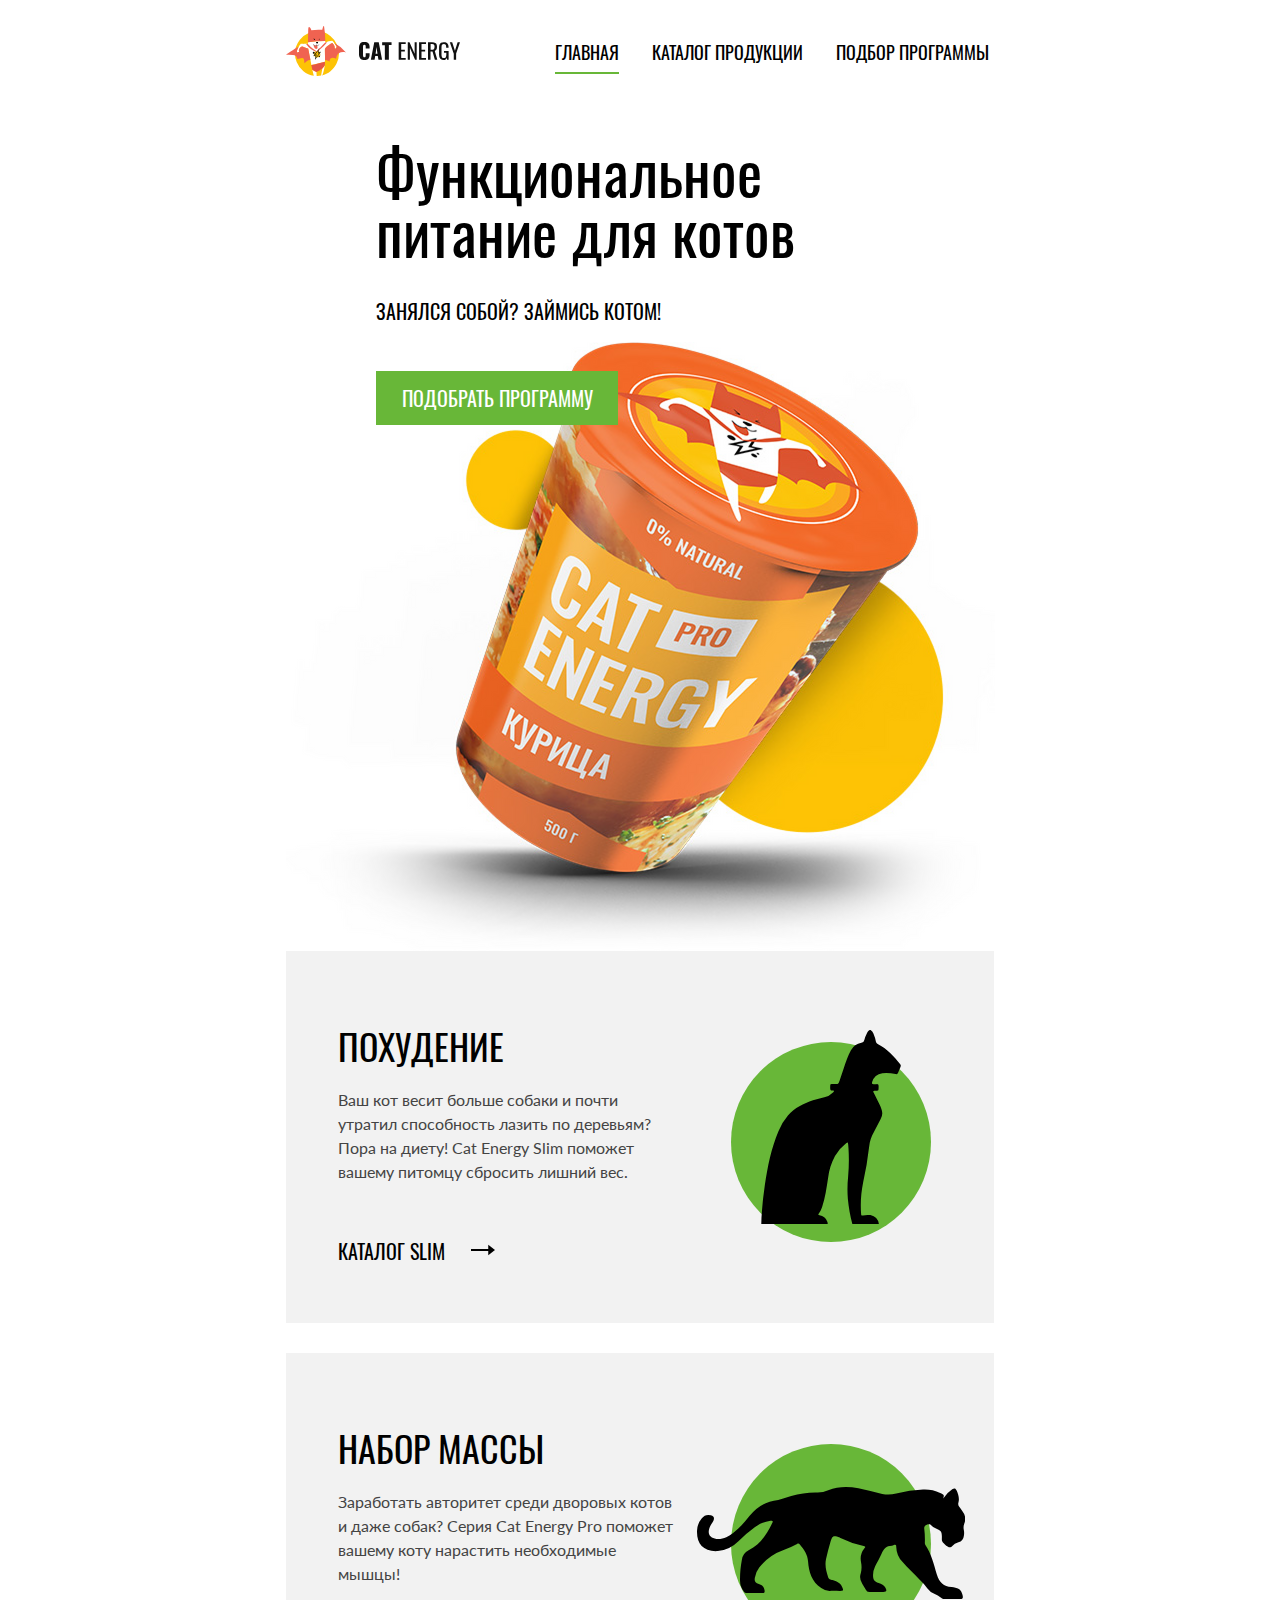
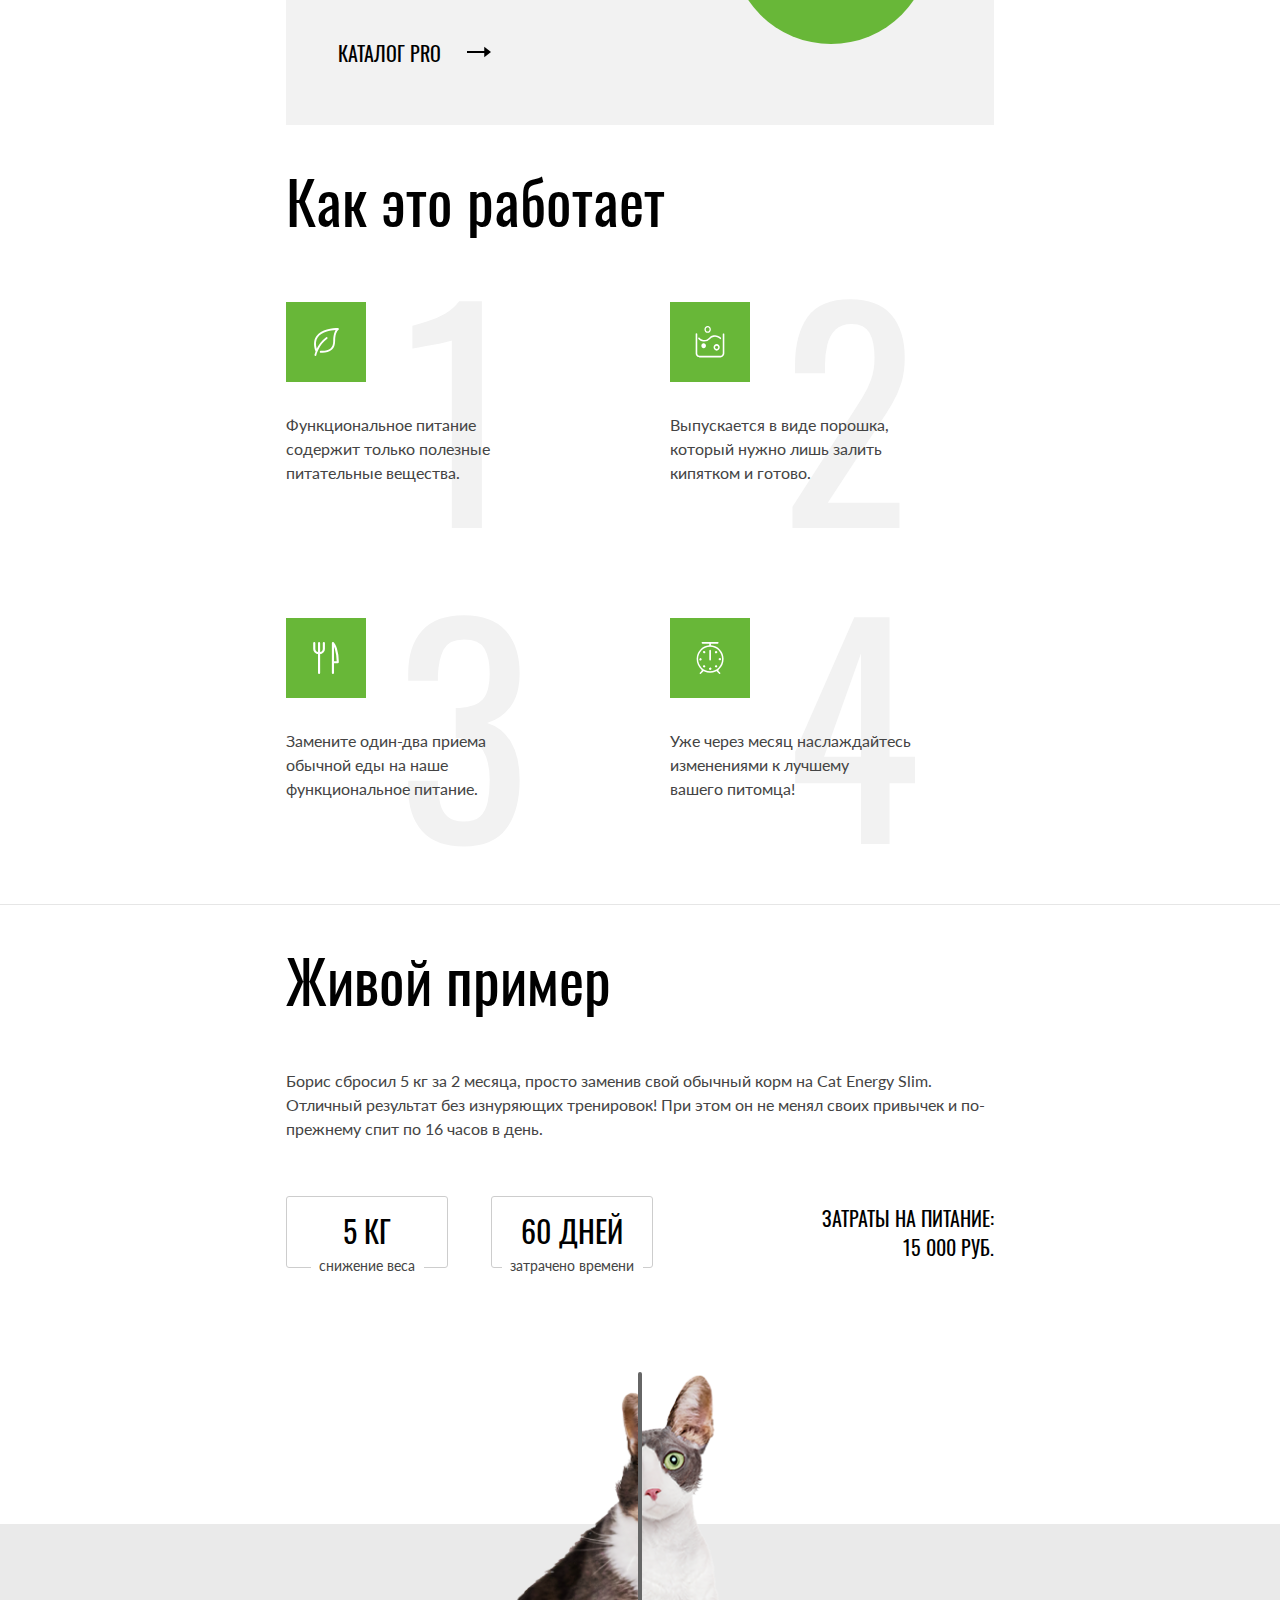
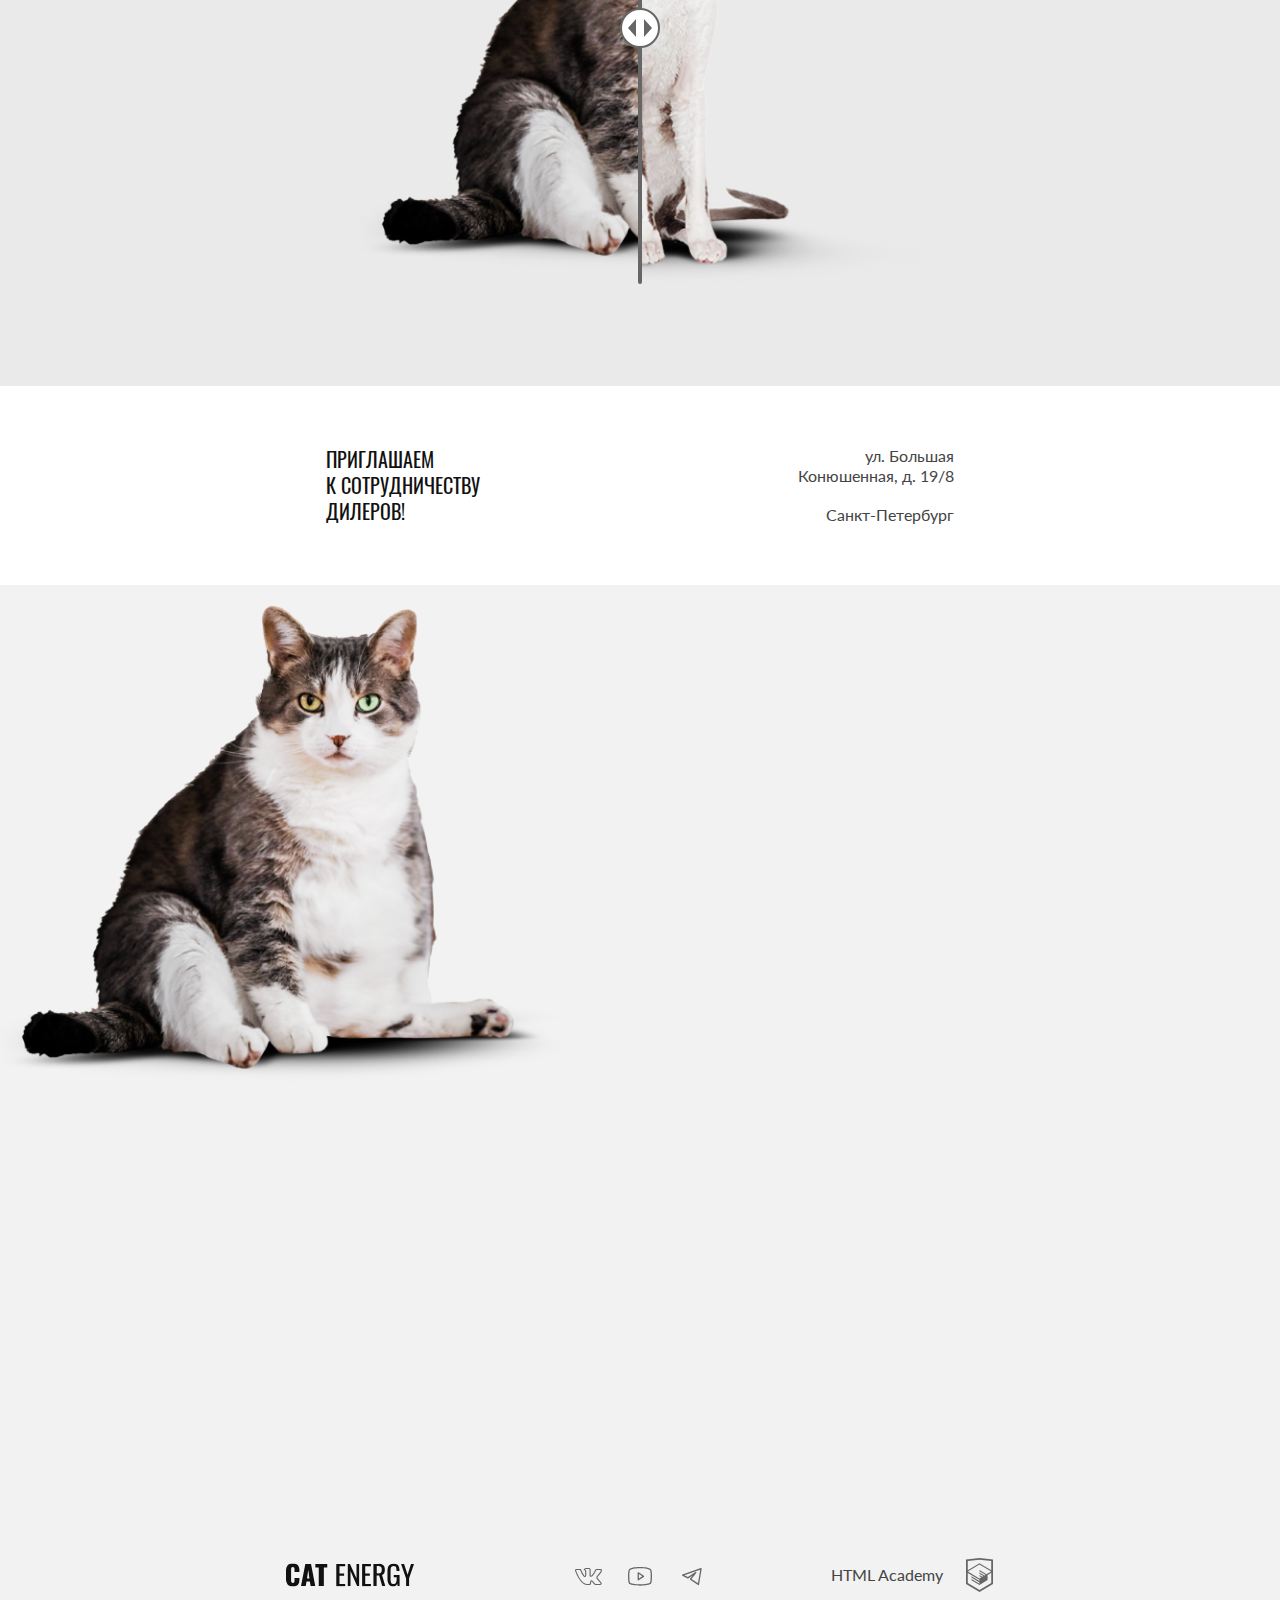
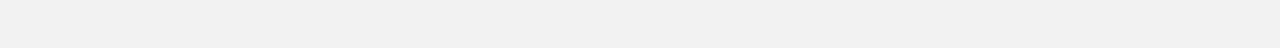
==== commit 316ac2f6: "Deploying to gh-pages from @ MaksimDoronin/2389503-cat-energy-2@5d3c211b1b9970f08883653382c2745acfaa" ====
--- a/index.html
+++ b/index.html
@@ -1,4 +1,4 @@
-<!DOCTYPE html><html class="page" lang="ru"><head><meta charset="utf-8"><meta name="viewport" content="width=device-width,initial-scale=1"><meta name="keywords" content="функциональное питание для котов, CAT Energy, здоровое питание для кошек, питание для активных котов, корм для поддержания веса котов, витамины для кошек, магазин кошачьего корма, сбалансированный корм для котов"><meta name="description" content="Интернет-магазин CAT Energy предлагает функциональное питание для котов. У нас вы найдете сбалансированные корма, которые поддерживают активность и здоровье вашего питомца. Подберите идеальный рацион для вашей кошки."><link rel="icon" href="favicon.ico"><link rel="icon" href="favicons/icon.svg" type="image/svg+xml"><link rel="apple-touch-icon" href="favicons/180.png"><link rel="manifest" href="manifest.webmanifest"><link rel="stylesheet" href="styles/styles.css"><title>CAT ENERGY: интернет магазин питания для котов</title><script src="scripts/index.js" defer="defer"></script></head><body class="page__body"><!-- Добавлением header- -nojs - реализация работы меню без JS --><header class="page__header header header--nojs"><div class="header__container"><div class="header__mobile-menu"><a class="header__logo-link" href="index.html"><picture><source media="(min-width: 1440px)" width="70" height="59" type="image/svg+xml" srcset="images/logo-desktop.svg"><source media="(min-width: 768px)" width="60" height="50" type="image/svg+xml" srcset="images/logo-tablet.svg"><img class="header__logo-pic-mobile" src="images/logo-mobile.svg" width="33" height="38" alt="Логотип сайта Кэт Энерджи"></picture><img class="header__logo-text" src="images/logo-text.svg" width="101" height="18" alt="Логотип в виде текста"> </a><!-- header__toggle- -closed - закрытое состояние меню  --><!-- header__toggle- -opened - открытое состояние меню --> <button class="header__toggle header__toggle--closed" type="button"><span class="visually-hidden">Расскрытие главного меню</span></button></div><!-- header__main-menu- -closed - состояние меню по-умолчанию --><!-- header__main-menu- -opened - открытое состояние меню --><nav class="header__main-menu header__main-menu--closed"><ul class="header__main-menu-list"><li class="header__main-menu-item header__main-menu-item--active"><a class="header__main-menu-link" href="#">Главная</a></li><li class="header__main-menu-item"><a class="header__main-menu-link" href="catalog.html">Каталог продукции</a></li><li class="header__main-menu-item"><a class="header__main-menu-link" href="#">Подбор программы</a></li></ul></nav></div></header><main class="page__main"><section class="page__promo promo"><div class="promo__container"><h1 class="visually-hidden">Интернет-магазин товаров для котов Cat energy</h1><div class="promo__text-wrapper"><h2 class="promo__title">Функциональное питание&nbsp;для&nbsp;котов</h2><p class="promo__lead">Занялся собой? Займись котом!</p></div><div class="promo__image-wrapper"><picture><source width="552" height="499" type="image/png" media="(min-width: 1440px)" srcset="images/index-can@1x.png, images/index-can@2x.png 2x"><source width="709" height="609" type="image/png" media="(min-width: 768px)" srcset="images/index-can-tablet-1@1x.png, images/index-can-tablet-1@2x.png 2x"><img class="promo__image" src="images/index-can-mobile-1@1x.png" srcset="images/index-can-mobile-1@2x.png 2x" width="280" height="270" alt="Банка с едой Кэт энерджи Про с курицей и весом 500 грамм"></picture></div><a class="promo__link button" href="#">Подобрать&nbsp;программу</a></div></section><section class="page__programms programms"><div class="programms__container"><h2 class="visually-hidden">Варианты программ питания</h2><ul class="programms__list"><li class="programms__card programms__card--cat-slim"><h3 class="programms__title">Похудение</h3><p class="programms__text">Ваш кот весит больше собаки и почти утратил способность лазить по деревьям? Пора на диету! Cat Energy Slim поможет вашему питомцу сбросить лишний вес.</p><a class="programms__link" href="#"><span class="programms__link-text">Каталог slim</span></a></li><li class="programms__card programms__card--cat-pro"><h3 class="programms__title">Набор массы</h3><p class="programms__text">Заработать авторитет среди дворовых котов и даже собак? Серия Cat Energy Pro поможет вашему коту нарастить необходимые мышцы!</p><a class="programms__link" href="#"><span class="programms__link-text">Каталог pro</span></a></li></ul></div></section><section class="page__features features"><div class="features__container"><h2 class="features__title">Как это работает</h2><ul class="features__list"><li class="features__item features__item--leaf"><p class="features__desc">Функциональное питание содержит только полезные питательные вещества.</p></li><li class="features__item features__item--powder"><p class="features__desc">Выпускается в виде порошка, который нужно лишь залить кипятком и готово.</p></li><li class="features__item features__item--eat"><p class="features__desc">Замените один-два приема обычной еды на наше функциональное питание.</p></li><li class="features__item features__item--clock"><p class="features__desc">Уже через месяц наслаждайтесь изменениями к лучшему вашего&nbsp;питомца!</p></li></ul></div></section><section class="page__example example"><div class="example__container"><h2 class="example__title">Живой&nbsp;пример</h2><p class="example__description">Борис сбросил 5 кг за 2 месяца, просто заменив свой обычный корм на Cat Energy Slim. Отличный результат без&nbsp;изнуряющих тренировок! При этом он не менял своих привычек и по-прежнему спит по 16 часов в день.</p><div class="example__data-wrapper"><div class="example__modules-wrapper"><p class="example__module"><span class="example__module-value">5 кг</span> <span class="example__module-desc">снижение веса</span></p><p class="example__module"><span class="example__module-value">60 ДНЕЙ</span> <span class="example__module-desc">затрачено времени</span></p></div><p class="example__meta"><span class="example__value">Затраты на питание:</span> <span class="example__desc">15 000 РУБ.</span></p></div><div class="example__slider"><div class="example__slider-wrapper"><div class="example__slider-image-before-container"><picture><source type="image/png" width="560" height="512" media="(min-width: 768px)" srcset="images/tablet-before@1x.png, images/tablet-before@2x.png 2x"><img class="example__slider-image" src="images/mobile-before@1x.png" srcset="images/mobile-before@2x.png 2x" width="280" height="256" alt="Жирный кот"></picture></div><div class="example__slider-image-after-container"><picture><source type="image/png" width="560" height="512" media="(min-width: 768px)" srcset="images/tablet-after@1x.png, images/tablet-after@2x.png 2x"><img class="example__slider-image" src="images/mobile-after@1x.png" srcset="images/mobile-after@2x.png 2x" width="280" height="256" alt="Стройный кот"></picture></div><button class="example__slider-control" type="button"><span class="visually-hidden">Ползунок</span></button></div></div></div></section><section class="page__contacts contacts"><div class="contacts__container"><h2 class="visually-hidden">Контактная информация</h2><div class="contacts__text-wrapper"><p class="contacts__text">Приглашаем к&nbsp;сотрудничеству дилеров!</p><address class="contacts__address"><p class="contacts__street">ул. Большая Конюшенная,&nbsp;д.&nbsp;19/8</p><p class="contacts__city">Санкт-Петербург</p></address></div></div><div class="contacts__location"><iframe class="contacts__map" src="https://www.google.com/maps/embed?pb=!1m18!1m12!1m3!1d999.3018932052187!2d30.322001543851233!3d59.93871649586165!2m3!1f0!2f0!3f0!3m2!1i1024!2i768!4f13.1!3m3!1m2!1s0x4696310fca145cc1%3A0x42b32648d8238007!2z0JHQvtC70YzRiNCw0Y8g0JrQvtC90Y7RiNC10L3QvdCw0Y8g0YPQuy4sIDE5LzgsINCh0LDQvdC60YIt0J_QtdGC0LXRgNCx0YPRgNCzLCAxOTExODY!5e0!3m2!1sru!2sru!4v1738828093282!5m2!1sru!2sru" width="320" height="362" allowfullscreen title="Офис компании по адресу ул. Большая Конюшенная,д. 19/8, Санкт-Петербург"></iframe></div></section></main><footer class="page__footer footer"><div class="footer__container"><a class="footer__logo-link" href="index.html"><svg class="footer__logo-text" width="128" height="24" viewBox="0 0 101 18" fill="currentColor"><g clip-path="url(#a)"><path d="M1.26 16.54a6.86 6.86 0 0 1-1.26-4.3v-6.4c-.1-1.54.3-3.08 1.19-4.38.86-1 2.2-1.46 4.18-1.46 1.98 0 3.24.46 4.03 1.3a5.42 5.42 0 0 1 1.19 3.78v1.54h-3.87v-1.77a3.7 3.7 0 0 0-.24-1.54 1.16 1.16 0 0 0-1.1-.62c-.56 0-.95.16-1.11.54a4.85 4.85 0 0 0-.24 1.7v8.22c-.04.56.07 1.12.32 1.62.15.38.55.54 1.1.54.56 0 .87-.16 1.03-.54.18-.52.26-1.07.24-1.62v-1.84h3.87v1.54a5.77 5.77 0 0 1-1.19 3.84c-.79.93-2.13 1.39-4.03 1.39-1.9-.08-3.32-.54-4.1-1.54Zm13.99-16.31h4.5l3.33 17.54h-3.64l-.63-3.7h-2.6l-.64 3.7h-3.72l3.4-17.54Zm3.24 11.54-.95-6.85-.94 6.85h1.9Zm7.35-8.62h-2.68v-2.92h9.4v2.85h-2.69v14.69h-4.03v-14.62Zm13.91-2.92h6.96v1.85h-4.5v5.77h3.63v1.77h-3.64v6.46h4.5v1.77h-7.03v-17.62h.08Zm9.01 0h1.74l5.14 11.62v-11.62h2.05v17.54h-1.58l-5.21-12v12h-2.14v-17.54Zm11.3 0h6.96v1.85h-4.5v5.77h3.63v1.77h-3.64v6.46h4.5v1.77h-6.95v-17.62Zm9.01 0h3.64c1.43-.1 2.85.28 4.03 1.08.87.69 1.26 1.92 1.26 3.54 0 2.23-.7 3.61-2.21 4.07l2.53 8.77h-2.45l-2.37-8.23h-1.98v8.23h-2.53v-17.46h.08Zm3.48 7.54c.81.06 1.63-.15 2.3-.62.47-.38.7-1.15.7-2.3a4.85 4.85 0 0 0-.23-1.7 2.04 2.04 0 0 0-.87-.92 3.69 3.69 0 0 0-1.74-.3h-1.1v5.76h.94v.08Zm8.61 8.69a7.61 7.61 0 0 1-1.1-4.46v-5.85c-.02-1.11.11-2.22.4-3.3.26-.81.78-1.51 1.5-2 .88-.51 1.9-.75 2.92-.7 1.66 0 2.84.39 3.55 1.23a5.77 5.77 0 0 1 1.11 3.85v.62h-2.37v-.54c0-.65-.05-1.29-.16-1.93-.06-.4-.3-.76-.63-1a2.5 2.5 0 0 0-1.5-.38 2.42 2.42 0 0 0-1.58.46 1.75 1.75 0 0 0-.63 1.23c-.1.69-.16 1.38-.16 2.08v6.54c-.06 1 .1 2 .47 2.92.32.62.95.85 1.9.85a1.96 1.96 0 0 0 1.89-.93 6.9 6.9 0 0 0 .56-3.07v-1.23h-2.3v-1.77h4.59v8.69h-1.58l-.24-2c-.2.67-.64 1.25-1.22 1.66-.6.4-1.3.6-2.02.57a4.05 4.05 0 0 1-3.4-1.54Zm13.52-4.84-3.87-11.31h2.37l2.76 8.46 2.69-8.46h2.37l-3.87 11.3v6.16h-2.37v-6.15h-.08Z"/></g><defs><clippath id="a"><path fill="#fff" d="M0 0h101v18h-101z"/></clippath></defs></svg> <span class="visually-hidden">Текстовый логотип Кэт Энерджи</span></a><ul class="footer__socials socials"><li class="socials__item"><a class="socials__link" href="https://vk.com/htmlacademy" target="_blank" rel="noreferrer noopener"><svg class="socials__icon" width="28" height="22"><use href="icons/stack.svg#icon-vkontakte"></use></svg> <span class="visually-hidden">Вконтакте</span></a></li><li class="socials__item"><a class="socials__link" href="#" target="_blank" rel="noreferrer noopener"><svg class="socials__icon" width="28" height="22"><use href="icons/stack.svg#icon-youtube"></use></svg> <span class="visually-hidden">Ютьюб</span></a></li><li class="socials__item"><a class="socials__link" href="#" target="_blank" rel="noreferrer noopener"><svg class="socials__icon" width="28" height="22"><use href="icons/stack.svg#icon-telegram"></use></svg> <span class="visually-hidden">Телеграм</span></a></li></ul><a class="footer__copyright-link" href="https://htmlacademy.ru/intensive/adaptive"><p class="footer__copyright">HTML&nbsp;Academy</p><svg class="footer__copyright-icon" width="27" height="34"><use href="icons/stack.svg#logo-htmlacademy"></use></svg></a></div></footer><script>let headerNojs = document.querySelector('.header');
+<!DOCTYPE html><html class="page" lang="ru"><head><meta charset="utf-8"><meta name="viewport" content="width=device-width,initial-scale=1"><meta name="keywords" content="функциональное питание для котов, CAT Energy, здоровое питание для кошек, питание для активных котов, корм для поддержания веса котов, витамины для кошек, магазин кошачьего корма, сбалансированный корм для котов"><meta name="description" content="Интернет-магазин CAT Energy предлагает функциональное питание для котов. У нас вы найдете сбалансированные корма, которые поддерживают активность и здоровье вашего питомца. Подберите идеальный рацион для вашей кошки."><link rel="icon" href="favicon.ico"><link rel="icon" href="favicons/icon.svg" type="image/svg+xml"><link rel="apple-touch-icon" href="favicons/180.png"><link rel="manifest" href="manifest.webmanifest"><link rel="stylesheet" href="styles/styles.css"><title>CAT ENERGY: интернет магазин питания для котов</title><script src="scripts/index.js" defer="defer"></script></head><body class="page__body"><!-- Добавлением header- -nojs - реализация работы меню без JS --><header class="page__header header header--nojs"><div class="header__container"><div class="header__mobile-menu"><a class="header__logo-link" href="index.html"><picture><source media="(min-width: 1440px)" width="70" height="59" type="image/svg+xml" srcset="images/logo-desktop.svg"><source media="(min-width: 768px)" width="60" height="50" type="image/svg+xml" srcset="images/logo-tablet.svg"><img class="header__logo-pic-mobile" src="images/logo-mobile.svg" width="33" height="38" alt="Логотип сайта Кэт Энерджи"></picture><img class="header__logo-text" src="images/logo-text.svg" width="101" height="18" alt="Логотип в виде текста"> </a><!-- header__toggle- -closed - закрытое состояние меню  --><!-- header__toggle- -opened - открытое состояние меню --> <button class="header__toggle header__toggle--closed" type="button"><span class="visually-hidden">Расскрытие главного меню</span></button></div><!-- header__main-menu- -closed - состояние меню по-умолчанию --><!-- header__main-menu- -opened - открытое состояние меню --><nav class="header__main-menu header__main-menu--closed"><ul class="header__main-menu-list"><li class="header__main-menu-item header__main-menu-item--active"><a class="header__main-menu-link" href="#">Главная</a></li><li class="header__main-menu-item"><a class="header__main-menu-link" href="catalog.html">Каталог продукции</a></li><li class="header__main-menu-item"><a class="header__main-menu-link" href="#">Подбор программы</a></li></ul></nav></div></header><main class="page__main"><section class="page__promo promo"><div class="promo__container"><h1 class="visually-hidden">Интернет-магазин товаров для котов Cat energy</h1><div class="promo__text-wrapper"><h2 class="promo__title">Функциональное питание&nbsp;для&nbsp;котов</h2><p class="promo__lead">Занялся собой? Займись котом!</p></div><div class="promo__image-wrapper"><picture><source width="552" height="499" type="image/png" media="(min-width: 1440px)" srcset="images/index-can@1x.png, images/index-can@2x.png 2x"><source width="709" height="609" type="image/png" media="(min-width: 768px)" srcset="images/index-can-tablet-1@1x.png, images/index-can-tablet-1@2x.png 2x"><img class="promo__image" src="images/index-can-mobile-1@1x.png" srcset="images/index-can-mobile-1@2x.png 2x" width="280" height="270" alt="Банка с едой Кэт энерджи Про с курицей и весом 500 грамм"></picture></div><a class="promo__link button" href="#">Подобрать&nbsp;программу</a></div></section><section class="page__programms programms"><div class="programms__container"><h2 class="visually-hidden">Варианты программ питания</h2><ul class="programms__list"><li class="programms__card programms__card--cat-slim"><h3 class="programms__title">Похудение</h3><p class="programms__text">Ваш кот весит больше собаки и почти утратил способность лазить по деревьям? Пора на диету! Cat Energy Slim поможет вашему питомцу сбросить лишний вес.</p><a class="programms__link" href="#"><span class="programms__link-text">Каталог slim</span></a></li><li class="programms__card programms__card--cat-pro"><h3 class="programms__title">Набор массы</h3><p class="programms__text">Заработать авторитет среди дворовых котов и даже собак? Серия Cat Energy Pro поможет вашему коту нарастить необходимые мышцы!</p><a class="programms__link" href="#"><span class="programms__link-text">Каталог pro</span></a></li></ul></div></section><section class="page__features features"><div class="features__container"><h2 class="features__title">Как это работает</h2><ul class="features__list"><li class="features__item features__item--leaf"><p class="features__desc">Функциональное питание содержит только полезные питательные вещества.</p></li><li class="features__item features__item--powder"><p class="features__desc">Выпускается в виде порошка, который нужно лишь залить кипятком и готово.</p></li><li class="features__item features__item--eat"><p class="features__desc">Замените один-два приема обычной еды на наше функциональное питание.</p></li><li class="features__item features__item--clock"><p class="features__desc">Уже через месяц наслаждайтесь изменениями к лучшему вашего&nbsp;питомца!</p></li></ul></div></section><section class="page__example example"><div class="example__container"><h2 class="example__title">Живой&nbsp;пример</h2><p class="example__description">Борис сбросил 5 кг за 2 месяца, просто заменив свой обычный корм на Cat Energy Slim. Отличный результат без&nbsp;изнуряющих тренировок! При этом он не менял своих привычек и по-прежнему спит по 16 часов в день.</p><div class="example__data-wrapper"><div class="example__modules-wrapper"><p class="example__module"><span class="example__module-value">5 кг</span> <span class="example__module-desc">снижение веса</span></p><p class="example__module"><span class="example__module-value">60 ДНЕЙ</span> <span class="example__module-desc">затрачено времени</span></p></div><p class="example__meta"><span class="example__value">Затраты на питание:</span> <span class="example__desc">15 000 РУБ.</span></p></div><div class="example__slider"><div class="example__slider-wrapper"><div class="example__slider-image-before-container"><picture><source type="image/png" width="560" height="512" media="(min-width: 768px)" srcset="images/tablet-before@1x.png, images/tablet-before@2x.png 2x"><img class="example__slider-image" src="images/mobile-before@1x.png" srcset="images/mobile-before@2x.png 2x" width="280" height="256" alt="Жирный кот"></picture></div><div class="example__slider-image-after-container"><picture><source type="image/png" width="560" height="512" media="(min-width: 768px)" srcset="images/tablet-after@1x.png, images/tablet-after@2x.png 2x"><img class="example__slider-image" src="images/mobile-after@1x.png" srcset="images/mobile-after@2x.png 2x" width="280" height="256" alt="Стройный кот"></picture></div><button class="example__slider-control" type="button"><span class="visually-hidden">Ползунок</span></button></div></div></div></section><section class="page__contacts contacts"><div class="contacts__container"><h2 class="visually-hidden">Контактная информация</h2><div class="contacts__text-wrapper"><p class="contacts__text">Приглашаем к&nbsp;сотрудничеству дилеров!</p><address class="contacts__address"><p class="contacts__street">ул. Большая Конюшенная,&nbsp;д.&nbsp;19/8</p><p class="contacts__city">Санкт-Петербург</p></address></div></div><div class="contacts__location"><div class="contacts__location-img-container"><picture><source type="image/png" width="560" height="512" media="(min-width: 768px)" srcset="images/tablet-before@1x.png, images/tablet-before@2x.png 2x"><img class="contacts__location-img" src="images/mobile-before@1x.png" srcset="images/mobile-before@2x.png 2x" width="320" height="256" alt="Жирный кот"></picture></div><iframe class="contacts__map" src="https://www.google.com/maps/embed?pb=!1m18!1m12!1m3!1d999.3018932052187!2d30.322001543851233!3d59.93871649586165!2m3!1f0!2f0!3f0!3m2!1i1024!2i768!4f13.1!3m3!1m2!1s0x4696310fca145cc1%3A0x42b32648d8238007!2z0JHQvtC70YzRiNCw0Y8g0JrQvtC90Y7RiNC10L3QvdCw0Y8g0YPQuy4sIDE5LzgsINCh0LDQvdC60YIt0J_QtdGC0LXRgNCx0YPRgNCzLCAxOTExODY!5e0!3m2!1sru!2sru!4v1738828093282!5m2!1sru!2sru" width="320" height="362" allowfullscreen title="Офис компании по адресу ул. Большая Конюшенная,д. 19/8, Санкт-Петербург"></iframe></div></section></main><footer class="page__footer footer"><div class="footer__container"><a class="footer__logo-link" href="index.html"><svg class="footer__logo-text" width="128" height="24" viewBox="0 0 101 18" fill="currentColor"><g clip-path="url(#a)"><path d="M1.26 16.54a6.86 6.86 0 0 1-1.26-4.3v-6.4c-.1-1.54.3-3.08 1.19-4.38.86-1 2.2-1.46 4.18-1.46 1.98 0 3.24.46 4.03 1.3a5.42 5.42 0 0 1 1.19 3.78v1.54h-3.87v-1.77a3.7 3.7 0 0 0-.24-1.54 1.16 1.16 0 0 0-1.1-.62c-.56 0-.95.16-1.11.54a4.85 4.85 0 0 0-.24 1.7v8.22c-.04.56.07 1.12.32 1.62.15.38.55.54 1.1.54.56 0 .87-.16 1.03-.54.18-.52.26-1.07.24-1.62v-1.84h3.87v1.54a5.77 5.77 0 0 1-1.19 3.84c-.79.93-2.13 1.39-4.03 1.39-1.9-.08-3.32-.54-4.1-1.54Zm13.99-16.31h4.5l3.33 17.54h-3.64l-.63-3.7h-2.6l-.64 3.7h-3.72l3.4-17.54Zm3.24 11.54-.95-6.85-.94 6.85h1.9Zm7.35-8.62h-2.68v-2.92h9.4v2.85h-2.69v14.69h-4.03v-14.62Zm13.91-2.92h6.96v1.85h-4.5v5.77h3.63v1.77h-3.64v6.46h4.5v1.77h-7.03v-17.62h.08Zm9.01 0h1.74l5.14 11.62v-11.62h2.05v17.54h-1.58l-5.21-12v12h-2.14v-17.54Zm11.3 0h6.96v1.85h-4.5v5.77h3.63v1.77h-3.64v6.46h4.5v1.77h-6.95v-17.62Zm9.01 0h3.64c1.43-.1 2.85.28 4.03 1.08.87.69 1.26 1.92 1.26 3.54 0 2.23-.7 3.61-2.21 4.07l2.53 8.77h-2.45l-2.37-8.23h-1.98v8.23h-2.53v-17.46h.08Zm3.48 7.54c.81.06 1.63-.15 2.3-.62.47-.38.7-1.15.7-2.3a4.85 4.85 0 0 0-.23-1.7 2.04 2.04 0 0 0-.87-.92 3.69 3.69 0 0 0-1.74-.3h-1.1v5.76h.94v.08Zm8.61 8.69a7.61 7.61 0 0 1-1.1-4.46v-5.85c-.02-1.11.11-2.22.4-3.3.26-.81.78-1.51 1.5-2 .88-.51 1.9-.75 2.92-.7 1.66 0 2.84.39 3.55 1.23a5.77 5.77 0 0 1 1.11 3.85v.62h-2.37v-.54c0-.65-.05-1.29-.16-1.93-.06-.4-.3-.76-.63-1a2.5 2.5 0 0 0-1.5-.38 2.42 2.42 0 0 0-1.58.46 1.75 1.75 0 0 0-.63 1.23c-.1.69-.16 1.38-.16 2.08v6.54c-.06 1 .1 2 .47 2.92.32.62.95.85 1.9.85a1.96 1.96 0 0 0 1.89-.93 6.9 6.9 0 0 0 .56-3.07v-1.23h-2.3v-1.77h4.59v8.69h-1.58l-.24-2c-.2.67-.64 1.25-1.22 1.66-.6.4-1.3.6-2.02.57a4.05 4.05 0 0 1-3.4-1.54Zm13.52-4.84-3.87-11.31h2.37l2.76 8.46 2.69-8.46h2.37l-3.87 11.3v6.16h-2.37v-6.15h-.08Z"/></g><defs><clippath id="a"><path fill="#fff" d="M0 0h101v18h-101z"/></clippath></defs></svg> <span class="visually-hidden">Текстовый логотип Кэт Энерджи</span></a><ul class="footer__socials socials"><li class="socials__item"><a class="socials__link" href="https://vk.com/htmlacademy" target="_blank" rel="noreferrer noopener"><svg class="socials__icon" width="28" height="22"><use href="icons/stack.svg#icon-vkontakte"></use></svg> <span class="visually-hidden">Вконтакте</span></a></li><li class="socials__item"><a class="socials__link" href="#" target="_blank" rel="noreferrer noopener"><svg class="socials__icon" width="28" height="22"><use href="icons/stack.svg#icon-youtube"></use></svg> <span class="visually-hidden">Ютьюб</span></a></li><li class="socials__item"><a class="socials__link" href="#" target="_blank" rel="noreferrer noopener"><svg class="socials__icon" width="28" height="22"><use href="icons/stack.svg#icon-telegram"></use></svg> <span class="visually-hidden">Телеграм</span></a></li></ul><a class="footer__copyright-link" href="https://htmlacademy.ru/intensive/adaptive"><p class="footer__copyright">HTML&nbsp;Academy</p><svg class="footer__copyright-icon" width="27" height="34"><use href="icons/stack.svg#logo-htmlacademy"></use></svg></a></div></footer><script>let headerNojs = document.querySelector('.header');
     let mainMenu = document.querySelector('.header__main-menu');
     let navToggle = document.querySelector('.header__toggle');
     headerNojs.classList.remove('header--nojs');
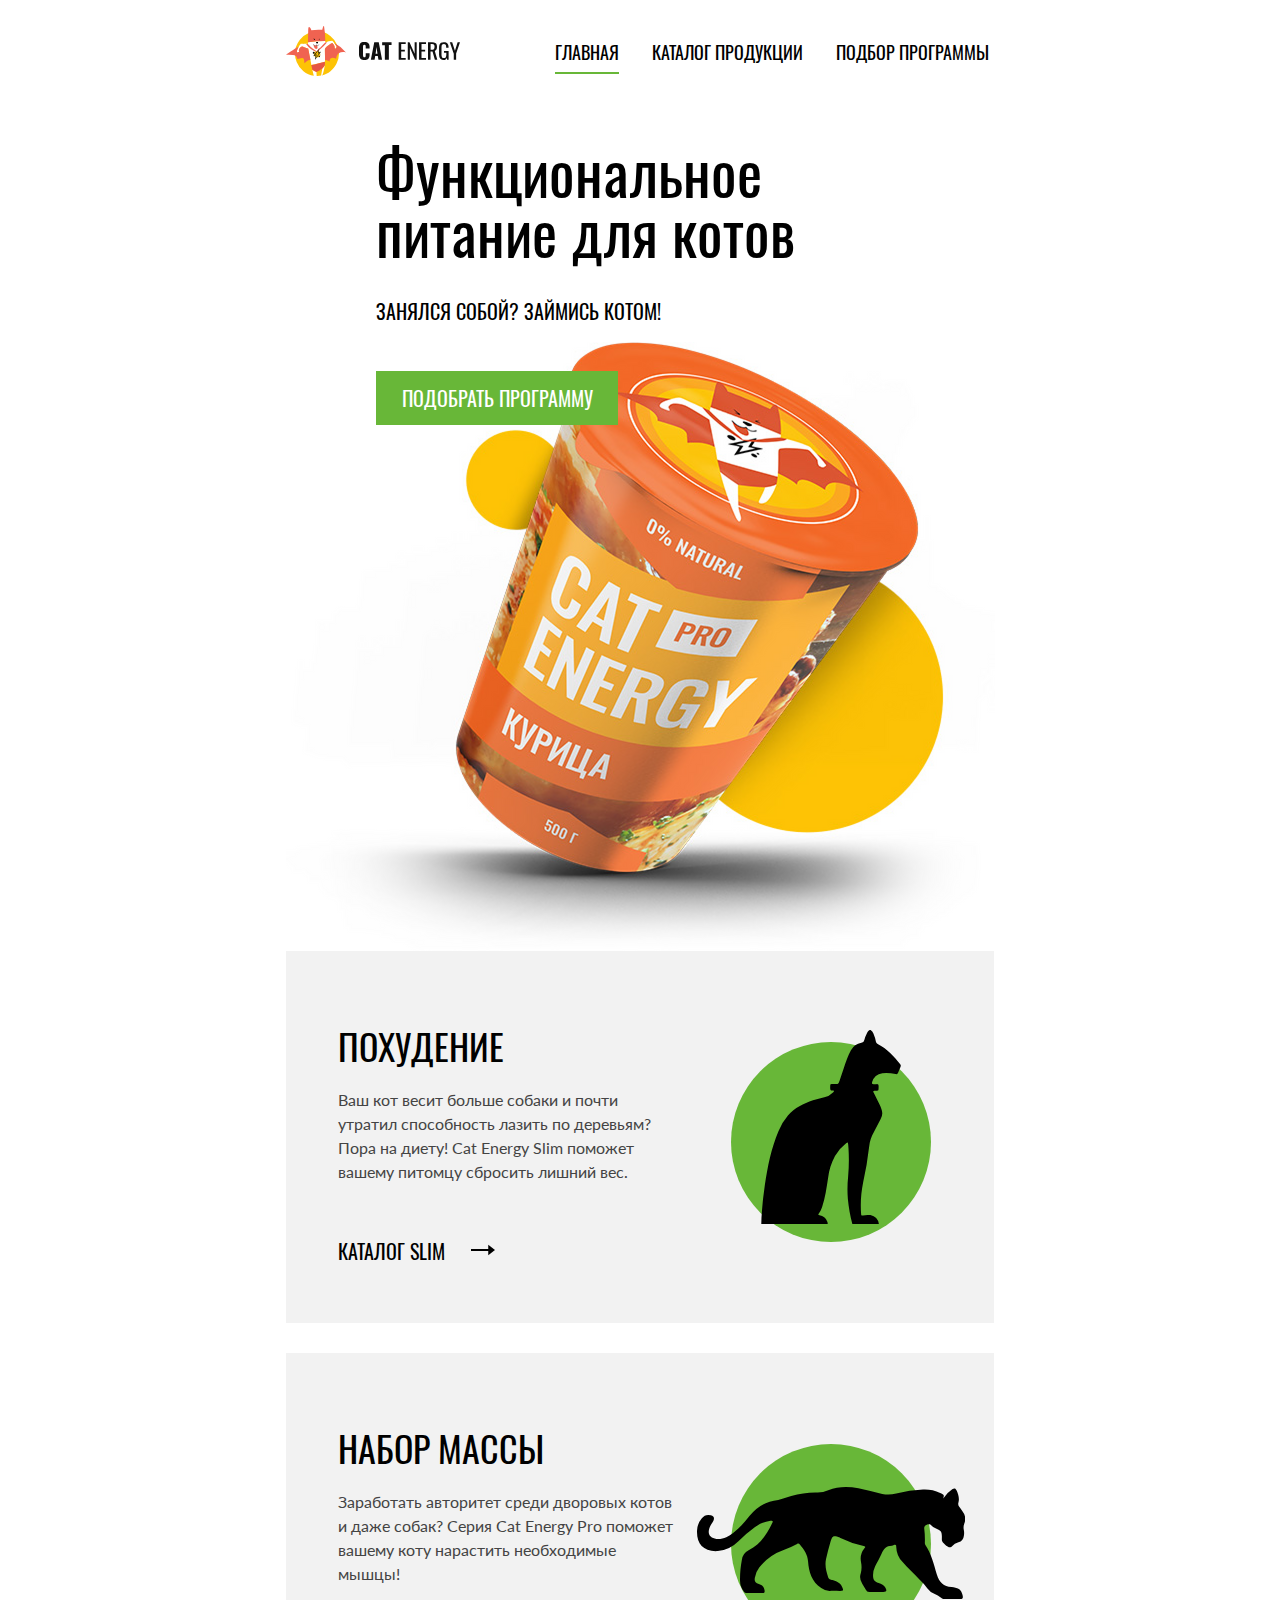
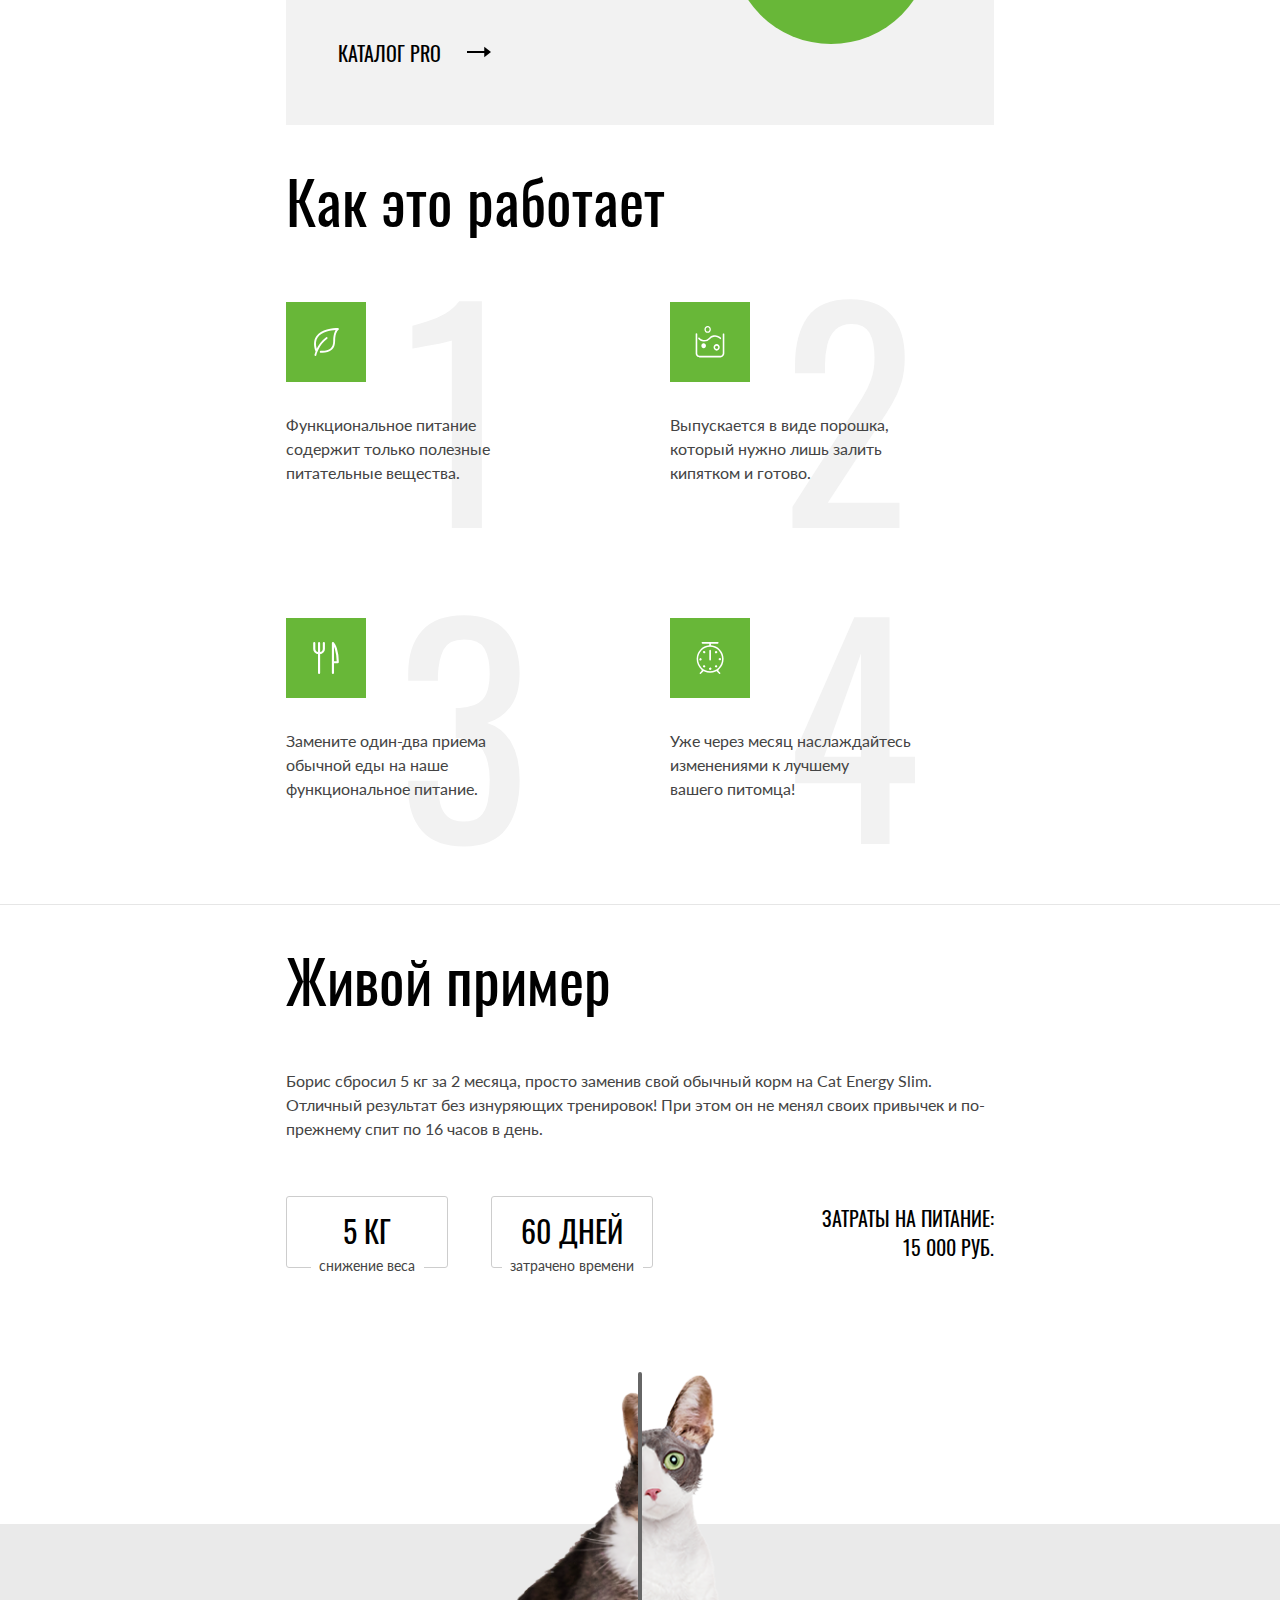
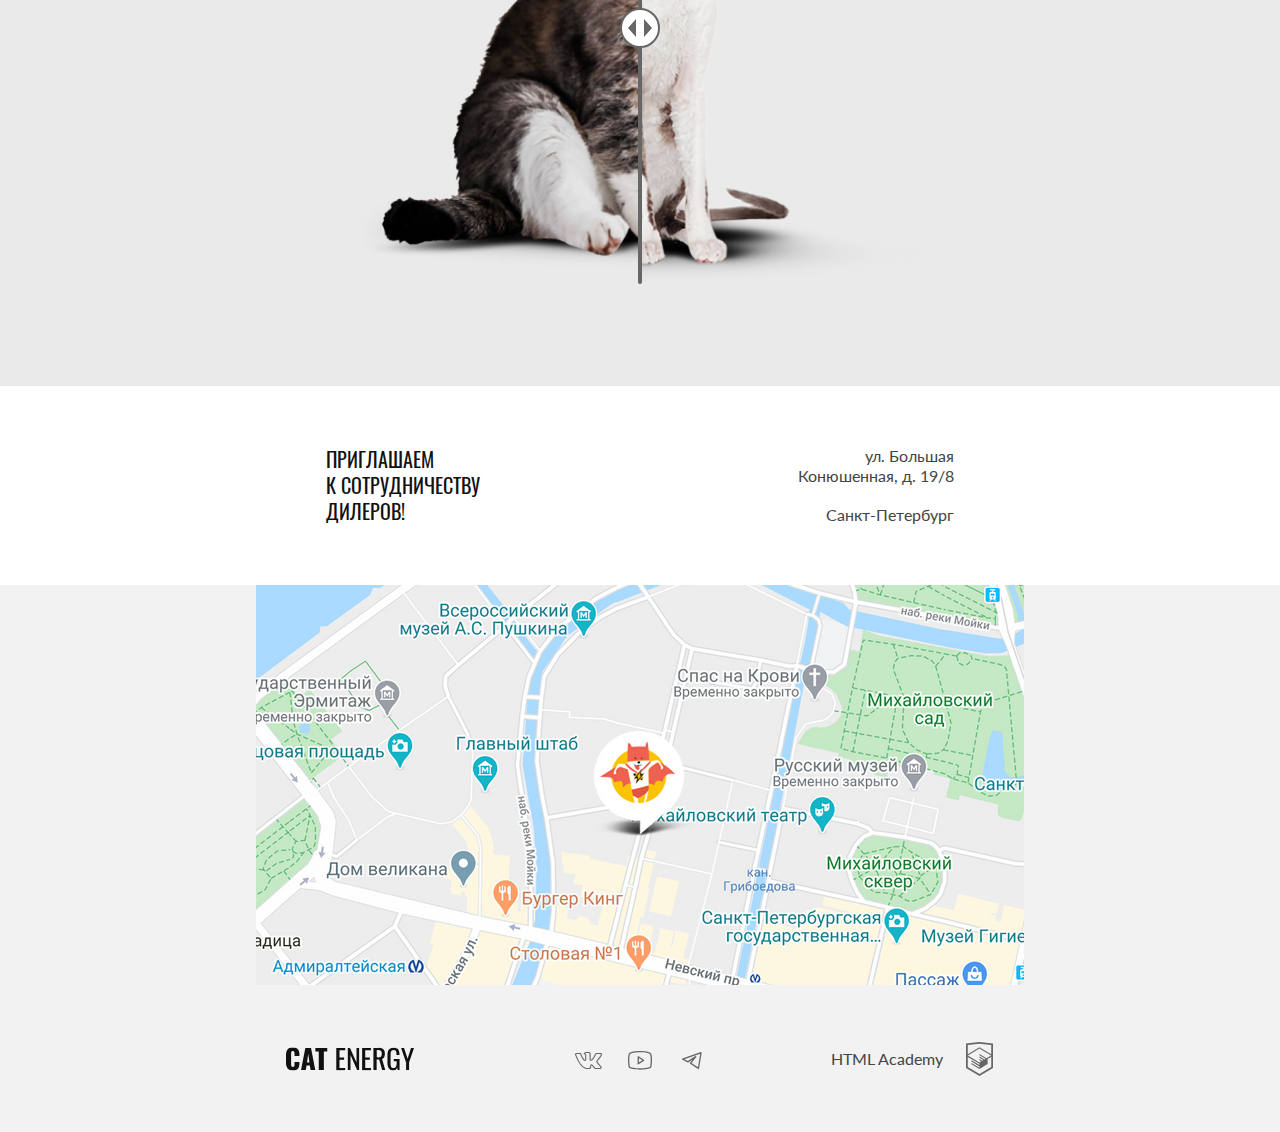
==== commit 276d969a: "Deploying to gh-pages from @ MaksimDoronin/2389503-cat-energy-2@90898acdacf95470c691e01da5426553d829" ====
--- a/index.html
+++ b/index.html
@@ -1,4 +1,4 @@
-<!DOCTYPE html><html class="page" lang="ru"><head><meta charset="utf-8"><meta name="viewport" content="width=device-width,initial-scale=1"><meta name="keywords" content="функциональное питание для котов, CAT Energy, здоровое питание для кошек, питание для активных котов, корм для поддержания веса котов, витамины для кошек, магазин кошачьего корма, сбалансированный корм для котов"><meta name="description" content="Интернет-магазин CAT Energy предлагает функциональное питание для котов. У нас вы найдете сбалансированные корма, которые поддерживают активность и здоровье вашего питомца. Подберите идеальный рацион для вашей кошки."><link rel="icon" href="favicon.ico"><link rel="icon" href="favicons/icon.svg" type="image/svg+xml"><link rel="apple-touch-icon" href="favicons/180.png"><link rel="manifest" href="manifest.webmanifest"><link rel="stylesheet" href="styles/styles.css"><title>CAT ENERGY: интернет магазин питания для котов</title><script src="scripts/index.js" defer="defer"></script></head><body class="page__body"><!-- Добавлением header- -nojs - реализация работы меню без JS --><header class="page__header header header--nojs"><div class="header__container"><div class="header__mobile-menu"><a class="header__logo-link" href="index.html"><picture><source media="(min-width: 1440px)" width="70" height="59" type="image/svg+xml" srcset="images/logo-desktop.svg"><source media="(min-width: 768px)" width="60" height="50" type="image/svg+xml" srcset="images/logo-tablet.svg"><img class="header__logo-pic-mobile" src="images/logo-mobile.svg" width="33" height="38" alt="Логотип сайта Кэт Энерджи"></picture><img class="header__logo-text" src="images/logo-text.svg" width="101" height="18" alt="Логотип в виде текста"> </a><!-- header__toggle- -closed - закрытое состояние меню  --><!-- header__toggle- -opened - открытое состояние меню --> <button class="header__toggle header__toggle--closed" type="button"><span class="visually-hidden">Расскрытие главного меню</span></button></div><!-- header__main-menu- -closed - состояние меню по-умолчанию --><!-- header__main-menu- -opened - открытое состояние меню --><nav class="header__main-menu header__main-menu--closed"><ul class="header__main-menu-list"><li class="header__main-menu-item header__main-menu-item--active"><a class="header__main-menu-link" href="#">Главная</a></li><li class="header__main-menu-item"><a class="header__main-menu-link" href="catalog.html">Каталог продукции</a></li><li class="header__main-menu-item"><a class="header__main-menu-link" href="#">Подбор программы</a></li></ul></nav></div></header><main class="page__main"><section class="page__promo promo"><div class="promo__container"><h1 class="visually-hidden">Интернет-магазин товаров для котов Cat energy</h1><div class="promo__text-wrapper"><h2 class="promo__title">Функциональное питание&nbsp;для&nbsp;котов</h2><p class="promo__lead">Занялся собой? Займись котом!</p></div><div class="promo__image-wrapper"><picture><source width="552" height="499" type="image/png" media="(min-width: 1440px)" srcset="images/index-can@1x.png, images/index-can@2x.png 2x"><source width="709" height="609" type="image/png" media="(min-width: 768px)" srcset="images/index-can-tablet-1@1x.png, images/index-can-tablet-1@2x.png 2x"><img class="promo__image" src="images/index-can-mobile-1@1x.png" srcset="images/index-can-mobile-1@2x.png 2x" width="280" height="270" alt="Банка с едой Кэт энерджи Про с курицей и весом 500 грамм"></picture></div><a class="promo__link button" href="#">Подобрать&nbsp;программу</a></div></section><section class="page__programms programms"><div class="programms__container"><h2 class="visually-hidden">Варианты программ питания</h2><ul class="programms__list"><li class="programms__card programms__card--cat-slim"><h3 class="programms__title">Похудение</h3><p class="programms__text">Ваш кот весит больше собаки и почти утратил способность лазить по деревьям? Пора на диету! Cat Energy Slim поможет вашему питомцу сбросить лишний вес.</p><a class="programms__link" href="#"><span class="programms__link-text">Каталог slim</span></a></li><li class="programms__card programms__card--cat-pro"><h3 class="programms__title">Набор массы</h3><p class="programms__text">Заработать авторитет среди дворовых котов и даже собак? Серия Cat Energy Pro поможет вашему коту нарастить необходимые мышцы!</p><a class="programms__link" href="#"><span class="programms__link-text">Каталог pro</span></a></li></ul></div></section><section class="page__features features"><div class="features__container"><h2 class="features__title">Как это работает</h2><ul class="features__list"><li class="features__item features__item--leaf"><p class="features__desc">Функциональное питание содержит только полезные питательные вещества.</p></li><li class="features__item features__item--powder"><p class="features__desc">Выпускается в виде порошка, который нужно лишь залить кипятком и готово.</p></li><li class="features__item features__item--eat"><p class="features__desc">Замените один-два приема обычной еды на наше функциональное питание.</p></li><li class="features__item features__item--clock"><p class="features__desc">Уже через месяц наслаждайтесь изменениями к лучшему вашего&nbsp;питомца!</p></li></ul></div></section><section class="page__example example"><div class="example__container"><h2 class="example__title">Живой&nbsp;пример</h2><p class="example__description">Борис сбросил 5 кг за 2 месяца, просто заменив свой обычный корм на Cat Energy Slim. Отличный результат без&nbsp;изнуряющих тренировок! При этом он не менял своих привычек и по-прежнему спит по 16 часов в день.</p><div class="example__data-wrapper"><div class="example__modules-wrapper"><p class="example__module"><span class="example__module-value">5 кг</span> <span class="example__module-desc">снижение веса</span></p><p class="example__module"><span class="example__module-value">60 ДНЕЙ</span> <span class="example__module-desc">затрачено времени</span></p></div><p class="example__meta"><span class="example__value">Затраты на питание:</span> <span class="example__desc">15 000 РУБ.</span></p></div><div class="example__slider"><div class="example__slider-wrapper"><div class="example__slider-image-before-container"><picture><source type="image/png" width="560" height="512" media="(min-width: 768px)" srcset="images/tablet-before@1x.png, images/tablet-before@2x.png 2x"><img class="example__slider-image" src="images/mobile-before@1x.png" srcset="images/mobile-before@2x.png 2x" width="280" height="256" alt="Жирный кот"></picture></div><div class="example__slider-image-after-container"><picture><source type="image/png" width="560" height="512" media="(min-width: 768px)" srcset="images/tablet-after@1x.png, images/tablet-after@2x.png 2x"><img class="example__slider-image" src="images/mobile-after@1x.png" srcset="images/mobile-after@2x.png 2x" width="280" height="256" alt="Стройный кот"></picture></div><button class="example__slider-control" type="button"><span class="visually-hidden">Ползунок</span></button></div></div></div></section><section class="page__contacts contacts"><div class="contacts__container"><h2 class="visually-hidden">Контактная информация</h2><div class="contacts__text-wrapper"><p class="contacts__text">Приглашаем к&nbsp;сотрудничеству дилеров!</p><address class="contacts__address"><p class="contacts__street">ул. Большая Конюшенная,&nbsp;д.&nbsp;19/8</p><p class="contacts__city">Санкт-Петербург</p></address></div></div><div class="contacts__location"><div class="contacts__location-img-container"><picture><source type="image/png" width="560" height="512" media="(min-width: 768px)" srcset="images/tablet-before@1x.png, images/tablet-before@2x.png 2x"><img class="contacts__location-img" src="images/mobile-before@1x.png" srcset="images/mobile-before@2x.png 2x" width="320" height="256" alt="Жирный кот"></picture></div><iframe class="contacts__map" src="https://www.google.com/maps/embed?pb=!1m18!1m12!1m3!1d999.3018932052187!2d30.322001543851233!3d59.93871649586165!2m3!1f0!2f0!3f0!3m2!1i1024!2i768!4f13.1!3m3!1m2!1s0x4696310fca145cc1%3A0x42b32648d8238007!2z0JHQvtC70YzRiNCw0Y8g0JrQvtC90Y7RiNC10L3QvdCw0Y8g0YPQuy4sIDE5LzgsINCh0LDQvdC60YIt0J_QtdGC0LXRgNCx0YPRgNCzLCAxOTExODY!5e0!3m2!1sru!2sru!4v1738828093282!5m2!1sru!2sru" width="320" height="362" allowfullscreen title="Офис компании по адресу ул. Большая Конюшенная,д. 19/8, Санкт-Петербург"></iframe></div></section></main><footer class="page__footer footer"><div class="footer__container"><a class="footer__logo-link" href="index.html"><svg class="footer__logo-text" width="128" height="24" viewBox="0 0 101 18" fill="currentColor"><g clip-path="url(#a)"><path d="M1.26 16.54a6.86 6.86 0 0 1-1.26-4.3v-6.4c-.1-1.54.3-3.08 1.19-4.38.86-1 2.2-1.46 4.18-1.46 1.98 0 3.24.46 4.03 1.3a5.42 5.42 0 0 1 1.19 3.78v1.54h-3.87v-1.77a3.7 3.7 0 0 0-.24-1.54 1.16 1.16 0 0 0-1.1-.62c-.56 0-.95.16-1.11.54a4.85 4.85 0 0 0-.24 1.7v8.22c-.04.56.07 1.12.32 1.62.15.38.55.54 1.1.54.56 0 .87-.16 1.03-.54.18-.52.26-1.07.24-1.62v-1.84h3.87v1.54a5.77 5.77 0 0 1-1.19 3.84c-.79.93-2.13 1.39-4.03 1.39-1.9-.08-3.32-.54-4.1-1.54Zm13.99-16.31h4.5l3.33 17.54h-3.64l-.63-3.7h-2.6l-.64 3.7h-3.72l3.4-17.54Zm3.24 11.54-.95-6.85-.94 6.85h1.9Zm7.35-8.62h-2.68v-2.92h9.4v2.85h-2.69v14.69h-4.03v-14.62Zm13.91-2.92h6.96v1.85h-4.5v5.77h3.63v1.77h-3.64v6.46h4.5v1.77h-7.03v-17.62h.08Zm9.01 0h1.74l5.14 11.62v-11.62h2.05v17.54h-1.58l-5.21-12v12h-2.14v-17.54Zm11.3 0h6.96v1.85h-4.5v5.77h3.63v1.77h-3.64v6.46h4.5v1.77h-6.95v-17.62Zm9.01 0h3.64c1.43-.1 2.85.28 4.03 1.08.87.69 1.26 1.92 1.26 3.54 0 2.23-.7 3.61-2.21 4.07l2.53 8.77h-2.45l-2.37-8.23h-1.98v8.23h-2.53v-17.46h.08Zm3.48 7.54c.81.06 1.63-.15 2.3-.62.47-.38.7-1.15.7-2.3a4.85 4.85 0 0 0-.23-1.7 2.04 2.04 0 0 0-.87-.92 3.69 3.69 0 0 0-1.74-.3h-1.1v5.76h.94v.08Zm8.61 8.69a7.61 7.61 0 0 1-1.1-4.46v-5.85c-.02-1.11.11-2.22.4-3.3.26-.81.78-1.51 1.5-2 .88-.51 1.9-.75 2.92-.7 1.66 0 2.84.39 3.55 1.23a5.77 5.77 0 0 1 1.11 3.85v.62h-2.37v-.54c0-.65-.05-1.29-.16-1.93-.06-.4-.3-.76-.63-1a2.5 2.5 0 0 0-1.5-.38 2.42 2.42 0 0 0-1.58.46 1.75 1.75 0 0 0-.63 1.23c-.1.69-.16 1.38-.16 2.08v6.54c-.06 1 .1 2 .47 2.92.32.62.95.85 1.9.85a1.96 1.96 0 0 0 1.89-.93 6.9 6.9 0 0 0 .56-3.07v-1.23h-2.3v-1.77h4.59v8.69h-1.58l-.24-2c-.2.67-.64 1.25-1.22 1.66-.6.4-1.3.6-2.02.57a4.05 4.05 0 0 1-3.4-1.54Zm13.52-4.84-3.87-11.31h2.37l2.76 8.46 2.69-8.46h2.37l-3.87 11.3v6.16h-2.37v-6.15h-.08Z"/></g><defs><clippath id="a"><path fill="#fff" d="M0 0h101v18h-101z"/></clippath></defs></svg> <span class="visually-hidden">Текстовый логотип Кэт Энерджи</span></a><ul class="footer__socials socials"><li class="socials__item"><a class="socials__link" href="https://vk.com/htmlacademy" target="_blank" rel="noreferrer noopener"><svg class="socials__icon" width="28" height="22"><use href="icons/stack.svg#icon-vkontakte"></use></svg> <span class="visually-hidden">Вконтакте</span></a></li><li class="socials__item"><a class="socials__link" href="#" target="_blank" rel="noreferrer noopener"><svg class="socials__icon" width="28" height="22"><use href="icons/stack.svg#icon-youtube"></use></svg> <span class="visually-hidden">Ютьюб</span></a></li><li class="socials__item"><a class="socials__link" href="#" target="_blank" rel="noreferrer noopener"><svg class="socials__icon" width="28" height="22"><use href="icons/stack.svg#icon-telegram"></use></svg> <span class="visually-hidden">Телеграм</span></a></li></ul><a class="footer__copyright-link" href="https://htmlacademy.ru/intensive/adaptive"><p class="footer__copyright">HTML&nbsp;Academy</p><svg class="footer__copyright-icon" width="27" height="34"><use href="icons/stack.svg#logo-htmlacademy"></use></svg></a></div></footer><script>let headerNojs = document.querySelector('.header');
+<!DOCTYPE html><html class="page" lang="ru"><head><meta charset="utf-8"><meta name="viewport" content="width=device-width,initial-scale=1"><meta name="keywords" content="функциональное питание для котов, CAT Energy, здоровое питание для кошек, питание для активных котов, корм для поддержания веса котов, витамины для кошек, магазин кошачьего корма, сбалансированный корм для котов"><meta name="description" content="Интернет-магазин CAT Energy предлагает функциональное питание для котов. У нас вы найдете сбалансированные корма, которые поддерживают активность и здоровье вашего питомца. Подберите идеальный рацион для вашей кошки."><link rel="icon" href="favicon.ico"><link rel="icon" href="favicons/icon.svg" type="image/svg+xml"><link rel="apple-touch-icon" href="favicons/180.png"><link rel="manifest" href="manifest.webmanifest"><link rel="stylesheet" href="styles/styles.css"><title>CAT ENERGY: интернет магазин питания для котов</title><script src="scripts/index.js" defer="defer"></script></head><body class="page__body"><!-- Добавлением header- -nojs - реализация работы меню без JS --><header class="page__header header header--nojs"><div class="header__container"><div class="header__mobile-menu"><a class="header__logo-link" href="index.html"><picture><source media="(min-width: 1440px)" width="70" height="59" type="image/svg+xml" srcset="images/logo-desktop.svg"><source media="(min-width: 768px)" width="60" height="50" type="image/svg+xml" srcset="images/logo-tablet.svg"><img class="header__logo-pic-mobile" src="images/logo-mobile.svg" width="33" height="38" alt="Логотип сайта Кэт Энерджи"></picture><img class="header__logo-text" src="images/logo-text.svg" width="101" height="18" alt="Логотип в виде текста"> </a><!-- header__toggle- -closed - закрытое состояние меню  --><!-- header__toggle- -opened - открытое состояние меню --> <button class="header__toggle header__toggle--closed" type="button"><span class="visually-hidden">Расскрытие главного меню</span></button></div><!-- header__main-menu- -closed - состояние меню по-умолчанию --><!-- header__main-menu- -opened - открытое состояние меню --><nav class="header__main-menu header__main-menu--closed"><ul class="header__main-menu-list"><li class="header__main-menu-item header__main-menu-item--active"><a class="header__main-menu-link" href="#">Главная</a></li><li class="header__main-menu-item"><a class="header__main-menu-link" href="catalog.html">Каталог продукции</a></li><li class="header__main-menu-item"><a class="header__main-menu-link" href="#">Подбор программы</a></li></ul></nav></div></header><main class="page__main"><section class="page__promo promo"><div class="promo__container"><h1 class="visually-hidden">Интернет-магазин товаров для котов Cat energy</h1><div class="promo__text-wrapper"><h2 class="promo__title">Функциональное питание&nbsp;для&nbsp;котов</h2><p class="promo__lead">Занялся собой? Займись котом!</p></div><div class="promo__image-wrapper"><picture><source width="552" height="499" type="image/png" media="(min-width: 1440px)" srcset="images/index-can@1x.png, images/index-can@2x.png 2x"><source width="709" height="609" type="image/png" media="(min-width: 768px)" srcset="images/index-can-tablet-1@1x.png, images/index-can-tablet-1@2x.png 2x"><img class="promo__image" src="images/index-can-mobile-1@1x.png" srcset="images/index-can-mobile-1@2x.png 2x" width="280" height="270" alt="Банка с едой Кэт энерджи Про с курицей и весом 500 грамм"></picture></div><a class="promo__link button" href="#">Подобрать&nbsp;программу</a></div></section><section class="page__programms programms"><div class="programms__container"><h2 class="visually-hidden">Варианты программ питания</h2><ul class="programms__list"><li class="programms__card programms__card--cat-slim"><h3 class="programms__title">Похудение</h3><p class="programms__text">Ваш кот весит больше собаки и почти утратил способность лазить по деревьям? Пора на диету! Cat Energy Slim поможет вашему питомцу сбросить лишний вес.</p><a class="programms__link" href="#"><span class="programms__link-text">Каталог slim</span></a></li><li class="programms__card programms__card--cat-pro"><h3 class="programms__title">Набор массы</h3><p class="programms__text">Заработать авторитет среди дворовых котов и даже собак? Серия Cat Energy Pro поможет вашему коту нарастить необходимые мышцы!</p><a class="programms__link" href="#"><span class="programms__link-text">Каталог pro</span></a></li></ul></div></section><section class="page__features features"><div class="features__container"><h2 class="features__title">Как это работает</h2><ul class="features__list"><li class="features__item features__item--leaf"><p class="features__desc">Функциональное питание содержит только полезные питательные вещества.</p></li><li class="features__item features__item--powder"><p class="features__desc">Выпускается в виде порошка, который нужно лишь залить кипятком и готово.</p></li><li class="features__item features__item--eat"><p class="features__desc">Замените один-два приема обычной еды на наше функциональное питание.</p></li><li class="features__item features__item--clock"><p class="features__desc">Уже через месяц наслаждайтесь изменениями к лучшему вашего&nbsp;питомца!</p></li></ul></div></section><section class="page__example example"><div class="example__container"><h2 class="example__title">Живой&nbsp;пример</h2><p class="example__description">Борис сбросил 5 кг за 2 месяца, просто заменив свой обычный корм на Cat Energy Slim. Отличный результат без&nbsp;изнуряющих тренировок! При этом он не менял своих привычек и по-прежнему спит по 16 часов в день.</p><div class="example__data-wrapper"><div class="example__modules-wrapper"><p class="example__module"><span class="example__module-value">5 кг</span> <span class="example__module-desc">снижение веса</span></p><p class="example__module"><span class="example__module-value">60 ДНЕЙ</span> <span class="example__module-desc">затрачено времени</span></p></div><p class="example__meta"><span class="example__value">Затраты на питание:</span> <span class="example__desc">15 000 РУБ.</span></p></div><div class="example__slider"><div class="example__slider-wrapper"><div class="example__slider-image-before-container"><picture><source type="image/png" width="560" height="512" media="(min-width: 768px)" srcset="images/tablet-before@1x.png, images/tablet-before@2x.png 2x"><img class="example__slider-image" src="images/mobile-before@1x.png" srcset="images/mobile-before@2x.png 2x" width="280" height="256" alt="Жирный кот"></picture></div><div class="example__slider-image-after-container"><picture><source type="image/png" width="560" height="512" media="(min-width: 768px)" srcset="images/tablet-after@1x.png, images/tablet-after@2x.png 2x"><img class="example__slider-image" src="images/mobile-after@1x.png" srcset="images/mobile-after@2x.png 2x" width="280" height="256" alt="Стройный кот"></picture></div><button class="example__slider-control" type="button"><span class="visually-hidden">Ползунок</span></button></div></div></div></section><!-- contacts- -nojs - интерактивная карта без JavaScript показывает статичную картинку с картой. --><section class="page__contacts contacts contacts--nojs"><div class="contacts__container"><h2 class="visually-hidden">Контактная информация</h2><div class="contacts__text-wrapper"><p class="contacts__text">Приглашаем к&nbsp;сотрудничеству дилеров!</p><address class="contacts__address"><p class="contacts__street">ул. Большая Конюшенная,&nbsp;д.&nbsp;19/8</p><p class="contacts__city">Санкт-Петербург</p></address></div></div><div class="contacts__location"><div class="contacts__location-img-container"><picture><source type="image/png" width="1440" height="400" media="(min-width: 1440px)" srcset="images/location-nojs-desktop@1x.png, images/location-nojs-desktop@2x.png 2x"><source type="image/png" width="768" height="400" media="(min-width: 768px)" srcset="images/location-nojs-tablet@1x.png, images/location-nojs-tablet@2x.png 2x"><img class="contacts__location-img" src="images/location-nojs-mobile@1x.png" srcset="images/location-nojs-mobile@2x.png 2x" width="320" height="362" alt="Офис компании по адресу ул. Большая Конюшенная,д. 19/8, Санкт-Петербург "></picture></div><iframe class="contacts__map" src="https://www.google.com/maps/embed?pb=!1m18!1m12!1m3!1d999.3018932052187!2d30.322001543851233!3d59.93871649586165!2m3!1f0!2f0!3f0!3m2!1i1024!2i768!4f13.1!3m3!1m2!1s0x4696310fca145cc1%3A0x42b32648d8238007!2z0JHQvtC70YzRiNCw0Y8g0JrQvtC90Y7RiNC10L3QvdCw0Y8g0YPQuy4sIDE5LzgsINCh0LDQvdC60YIt0J_QtdGC0LXRgNCx0YPRgNCzLCAxOTExODY!5e0!3m2!1sru!2sru!4v1738828093282!5m2!1sru!2sru" width="320" height="362" allowfullscreen title="Офис компании по адресу ул. Большая Конюшенная,д. 19/8, Санкт-Петербург"></iframe></div></section></main><footer class="page__footer footer"><div class="footer__container"><a class="footer__logo-link" href="index.html"><svg class="footer__logo-text" width="128" height="24" viewBox="0 0 101 18" fill="currentColor"><g clip-path="url(#a)"><path d="M1.26 16.54a6.86 6.86 0 0 1-1.26-4.3v-6.4c-.1-1.54.3-3.08 1.19-4.38.86-1 2.2-1.46 4.18-1.46 1.98 0 3.24.46 4.03 1.3a5.42 5.42 0 0 1 1.19 3.78v1.54h-3.87v-1.77a3.7 3.7 0 0 0-.24-1.54 1.16 1.16 0 0 0-1.1-.62c-.56 0-.95.16-1.11.54a4.85 4.85 0 0 0-.24 1.7v8.22c-.04.56.07 1.12.32 1.62.15.38.55.54 1.1.54.56 0 .87-.16 1.03-.54.18-.52.26-1.07.24-1.62v-1.84h3.87v1.54a5.77 5.77 0 0 1-1.19 3.84c-.79.93-2.13 1.39-4.03 1.39-1.9-.08-3.32-.54-4.1-1.54Zm13.99-16.31h4.5l3.33 17.54h-3.64l-.63-3.7h-2.6l-.64 3.7h-3.72l3.4-17.54Zm3.24 11.54-.95-6.85-.94 6.85h1.9Zm7.35-8.62h-2.68v-2.92h9.4v2.85h-2.69v14.69h-4.03v-14.62Zm13.91-2.92h6.96v1.85h-4.5v5.77h3.63v1.77h-3.64v6.46h4.5v1.77h-7.03v-17.62h.08Zm9.01 0h1.74l5.14 11.62v-11.62h2.05v17.54h-1.58l-5.21-12v12h-2.14v-17.54Zm11.3 0h6.96v1.85h-4.5v5.77h3.63v1.77h-3.64v6.46h4.5v1.77h-6.95v-17.62Zm9.01 0h3.64c1.43-.1 2.85.28 4.03 1.08.87.69 1.26 1.92 1.26 3.54 0 2.23-.7 3.61-2.21 4.07l2.53 8.77h-2.45l-2.37-8.23h-1.98v8.23h-2.53v-17.46h.08Zm3.48 7.54c.81.06 1.63-.15 2.3-.62.47-.38.7-1.15.7-2.3a4.85 4.85 0 0 0-.23-1.7 2.04 2.04 0 0 0-.87-.92 3.69 3.69 0 0 0-1.74-.3h-1.1v5.76h.94v.08Zm8.61 8.69a7.61 7.61 0 0 1-1.1-4.46v-5.85c-.02-1.11.11-2.22.4-3.3.26-.81.78-1.51 1.5-2 .88-.51 1.9-.75 2.92-.7 1.66 0 2.84.39 3.55 1.23a5.77 5.77 0 0 1 1.11 3.85v.62h-2.37v-.54c0-.65-.05-1.29-.16-1.93-.06-.4-.3-.76-.63-1a2.5 2.5 0 0 0-1.5-.38 2.42 2.42 0 0 0-1.58.46 1.75 1.75 0 0 0-.63 1.23c-.1.69-.16 1.38-.16 2.08v6.54c-.06 1 .1 2 .47 2.92.32.62.95.85 1.9.85a1.96 1.96 0 0 0 1.89-.93 6.9 6.9 0 0 0 .56-3.07v-1.23h-2.3v-1.77h4.59v8.69h-1.58l-.24-2c-.2.67-.64 1.25-1.22 1.66-.6.4-1.3.6-2.02.57a4.05 4.05 0 0 1-3.4-1.54Zm13.52-4.84-3.87-11.31h2.37l2.76 8.46 2.69-8.46h2.37l-3.87 11.3v6.16h-2.37v-6.15h-.08Z"/></g><defs><clippath id="a"><path fill="#fff" d="M0 0h101v18h-101z"/></clippath></defs></svg> <span class="visually-hidden">Текстовый логотип Кэт Энерджи</span></a><ul class="footer__socials socials"><li class="socials__item"><a class="socials__link" href="https://vk.com/htmlacademy" target="_blank" rel="noreferrer noopener"><svg class="socials__icon" width="28" height="22"><use href="icons/stack.svg#icon-vkontakte"></use></svg> <span class="visually-hidden">Вконтакте</span></a></li><li class="socials__item"><a class="socials__link" href="#" target="_blank" rel="noreferrer noopener"><svg class="socials__icon" width="28" height="22"><use href="icons/stack.svg#icon-youtube"></use></svg> <span class="visually-hidden">Ютьюб</span></a></li><li class="socials__item"><a class="socials__link" href="#" target="_blank" rel="noreferrer noopener"><svg class="socials__icon" width="28" height="22"><use href="icons/stack.svg#icon-telegram"></use></svg> <span class="visually-hidden">Телеграм</span></a></li></ul><a class="footer__copyright-link" href="https://htmlacademy.ru/intensive/adaptive"><p class="footer__copyright">HTML&nbsp;Academy</p><svg class="footer__copyright-icon" width="27" height="34"><use href="icons/stack.svg#logo-htmlacademy"></use></svg></a></div></footer><script>let headerNojs = document.querySelector('.header');
     let mainMenu = document.querySelector('.header__main-menu');
     let navToggle = document.querySelector('.header__toggle');
     headerNojs.classList.remove('header--nojs');
--- a/styles/styles.css
+++ b/styles/styles.css
@@ -1 +1 @@
-@font-face{font-family:Lato;font-weight:400;font-style:normal;font-display:swap;src:url(../fonts/lato/Lato-Regular.woff2)format("woff2")}@font-face{font-family:Oswald;font-weight:400;font-style:normal;font-display:swap;src:url(../fonts/oswald/oswaldregular.woff2)format("woff2")}*,:before,:after{box-sizing:border-box}body{color:#000;background-color:#fff;margin:0;font-family:Lato,Arial,sans-serif;font-size:14px;font-weight:400;line-height:18px}.visually-hidden{-webkit-clip-path:inset(50%);clip-path:inset(50%);white-space:nowrap;width:1px;height:1px;position:absolute;overflow:hidden}.button{color:#fff;text-transform:uppercase;text-align:center;cursor:pointer;background-color:#68b738;border:none;padding:0;font-family:Oswald,Arial,sans-serif;font-size:16px;font-weight:400;line-height:20px;text-decoration:none;display:inline-block}.button:hover{background-color:#5eaa2f}.button:active{color:#ffffff4d;background-color:#5eaa2f}.button--secondary{color:#444;background-color:#f2f2f2}.button--secondary:hover{background-color:#ebebeb}.button--secondary:active{color:#444;background-color:#ebebeb}@media (width>=1440px){.page__body{position:relative}}.page__header{min-height:65px;padding-top:13px;padding-bottom:14px}@media (width>=768px){.page__header{margin-bottom:65px;padding-top:26px;padding-bottom:0}}@media (width>=1440px){.page__header{margin-bottom:0;padding-top:55px;padding-bottom:29px}}.page__promo{margin-bottom:20px}@media (width>=768px){.page__promo{margin-bottom:0}}@media (width>=1440px){.page__promo{margin-bottom:82px}}.page__programms{margin-bottom:20px}@media (width>=768px){.page__programms{margin-bottom:45px}}@media (width>=1440px){.page__programms{margin-bottom:71px}}.page__catalog{margin-bottom:25px}@media (width>=768px){.page__catalog{margin-bottom:74px}}@media (width>=1440px){.page__catalog{margin-bottom:71px}}.page__features{margin-bottom:49px}@media (width>=768px){.page__features{border-bottom:1px solid #e6e6e6;margin-bottom:0;padding-bottom:46px}}@media (width>=1440px){.page__features{border-bottom:none;margin-bottom:69px;padding-bottom:0}}.page__example{padding-top:26px;padding-bottom:40px}@media (width>=768px){.page__example{padding-top:44px;padding-bottom:102px}}@media (width>=1440px){.page__example{padding-top:0;padding-bottom:74px}}.page__subscribe{padding-top:40px;padding-bottom:40px}@media (width>=768px){.page__subscribe{padding-top:80px;padding-bottom:80px}}@media (width>=1440px){.page__subscribe{padding-top:96px;padding-bottom:104px}}.page__footer{padding-top:20px;padding-bottom:40px}@media (width>=768px){.page__footer{padding-top:55px;padding-bottom:55px}}@media (width>=1440px){.page__footer{padding-top:66px;padding-bottom:66px}}.header{color:#000;background-color:#fff;position:relative}@media (width>=768px){.header{border:none}}@media (width>=1440px){.header{position:static}}.header--catalog-desktop{border-bottom:1px solid #d9d9d9}@media (width>=768px){.header--catalog-desktop{border-bottom:none}}.header--catalog-desktop .header__logo-link{align-items:flex-start}.header--catalog-desktop .header__logo-text{margin-top:12px}@media (width>=768px){.header--catalog-desktop .header__logo-text{margin-top:14px}}@media (width>=1440px){.header--catalog-desktop{margin-bottom:45px}.header--catalog-desktop .header__logo-text{margin-top:19px}.header--catalog-desktop .header__main-menu{background-color:inherit}.header--catalog-desktop .header__main-menu-item--active:before{background-color:#68b738}.header--catalog-desktop .header__main-menu-link{color:#000}.header--catalog-desktop .header__main-menu-link:hover{opacity:.6}.header--catalog-desktop .header__main-menu-link:active{opacity:.3}}@media (width<=767px){.header--nojs .header__toggle{display:none}.header--nojs .header__container{display:block}.header--nojs .header__mobile-menu{margin-bottom:14px}.header--nojs .header__main-menu{margin-bottom:-14px;display:block;position:relative;top:auto}.header__toggle--closed{background-color:#0000;background-image:url(../icons/stack.svg#icon-burger);background-size:24px 24px}.header__toggle--opened{background-image:url(../icons/stack.svg#icon-close);background-size:18px 18px;width:18px;height:18px}.header__main-menu--opened{width:100%;position:absolute;top:66px;left:0}.header__main-menu--closed{display:none}}.header__container{align-items:center;width:280px;margin:0 auto;display:flex}@media (width>=768px){.header__container{justify-content:flex-start;align-items:flex-start;gap:94px;width:708px;margin:0 auto}}@media (width>=1440px){.header__container{justify-content:space-between;width:1220px;margin:0 auto}}.header__mobile-menu{justify-content:space-between;align-items:center;width:100%;padding-right:1px;display:flex}@media (width>=768px){.header__mobile-menu{justify-content:flex-start;align-self:flex-start;width:auto}}@media (width>=1440px){.header__mobile-menu{z-index:5}}.header__logo-link{color:#111;align-items:center;gap:56px;text-decoration:none;display:flex}@media (width>=768px){.header__logo-link{gap:13px}}@media (width>=1440px){.header__logo-link{gap:14px}}.header__logo-link:hover{opacity:.8}.header__logo-link:active{opacity:.6}.header__logo-pic-mobile{display:block}@media (width>=1440px){.header__logo-text{width:118px;height:21px}}.header__toggle{background-color:inherit;cursor:pointer;background-position:50%;background-repeat:no-repeat;border:none;width:24px;height:24px;padding:0}@media (width>=768px){.header__toggle{display:none}}.header__main-menu{color:#000;z-index:10;background-color:#fff}@media (width>=768px){.header__main-menu{width:436px;margin-top:14px}}@media (width>=1440px){.header__main-menu{background-color:#0000;width:475px;margin-top:15px}}.header__main-menu-list{text-align:center;flex-direction:column;margin:0;padding:0;list-style-type:none;display:flex}@media (width>=768px){.header__main-menu-list{flex-flow:wrap;gap:33px}}@media (width>=1440px){.header__main-menu-list{gap:32px}}.header__main-menu-item{border-top:1px solid #e6e6e6}.header__main-menu-item:last-child{border-bottom:1px solid #e6e6e6}@media (width>=768px){.header__main-menu-item:last-child,.header__main-menu-item{border:none}}.header__main-menu-item--active{position:relative}@media (width>=768px){.header__main-menu-item--active:before{content:"";background-color:#68b738;width:100%;height:2px;position:absolute;bottom:-10px;left:0;right:0}}@media (width>=1440px){.header__main-menu-item--active:before{background-color:#fff}}.header__main-menu-link{color:#000;text-transform:uppercase;min-height:65px;padding:22px 20px;font-family:Oswald,Arial,sans-serif;font-size:20px;font-weight:400;line-height:20px;text-decoration:none;display:block}.header__main-menu-link:hover{opacity:.6}.header__main-menu-link:active{opacity:.3}@media (width>=768px){.header__main-menu-link{min-height:auto;padding:0;font-size:18px;line-height:24px}}@media (width>=1440px){.header__main-menu-link{color:#fff;font-size:20px;line-height:30px}}.header__navigation{display:none;position:relative}@media (width>=768px){.header__navigation{display:block}}.header__navigation-show{display:block}.header__navigation-list{text-align:center;flex-direction:column;width:100%;margin:0;padding:0;list-style-type:none;display:flex;position:absolute;top:0}@media (width>=768px){.header__navigation-list{flex-direction:row;max-width:500px;position:static}}@media (width>=1440px){.header__navigation-list{justify-content:flex-end;width:550px}}.header__navigation-link{color:#000;text-transform:uppercase;font-family:Oswald,Arial,sans-serif;font-size:20px;font-weight:400;line-height:20px;text-decoration:none}.catalog{padding-top:27px}@media (width>=768px){.catalog{padding-top:0}.catalog__container{width:708px;margin:0 auto}}@media (width>=1440px){.catalog__container{width:1220px;margin:0 auto}}.catalog__title-wrapper{width:280px;margin:0 auto}@media (width>=768px){.catalog__title-wrapper{width:auto;margin:0}}.catalog__title{color:#000;margin:0 0 40px;font-family:Oswald,Arial,sans-serif;font-size:36px;font-weight:400;line-height:36px}@media (width>=768px){.catalog__title{margin-bottom:84px;font-size:60px;line-height:60px}}.catalog__list{margin:0;padding:0;list-style-type:none}@media (width>=768px){.catalog__list{flex-wrap:wrap;gap:60px;display:flex}}@media (width>=1440px){.catalog__list{gap:63px 80px}}.catalog__item{border-top:1px solid #ebebeb}@media (width>=768px){.catalog__item{border-top:none;width:324px}}@media (width>=1440px){.catalog__item{width:245px}}.catalog__item:last-child{border-bottom:1px solid #ebebeb}@media (width>=768px){.catalog__item:last-child{border-bottom:none}}@media (width>=1440px){.catalog__item:nth-child(4n){margin-right:0}}.product-card{min-height:209px;padding-top:20px;padding-bottom:24px}@media (width>=768px){.product-card{background-color:#f2f2f2;background-image:linear-gradient(#fff 80px,#f2f2f2 80px);min-height:511px;padding:10px 37px 40px}}@media (width>=1440px){.product-card{padding-left:38px;padding-right:38px}}.product-card__container{flex-direction:column;gap:17px;width:280px;margin:0 auto;display:flex;position:relative}@media (width>=768px){.product-card__container{gap:40px;width:100%;margin:0}}@media (width>=1440px){.product-card__container{gap:40px}}.product-card__content-wrapper{min-height:107px;display:flex}@media (width>=768px){.product-card__content-wrapper{flex-direction:column}}.product-card__image-wrapper{justify-content:center;align-items:center;width:140px;display:flex}@media (width>=768px){.product-card__image-wrapper{width:100%;min-height:210px;margin-bottom:22px}}@media (width>=1440px){.product-card__image-wrapper{margin-bottom:12px}}.product-card__info-wrapper{width:140px}@media (width>=768px){.product-card__info-wrapper{width:auto}}.product-card__image{display:block}.product-card__title-link{text-decoration:none}@media (width>=768px){.product-card__title-link{justify-content:center;margin-bottom:21px;display:flex}}@media (width>=1440px){.product-card__title-link{margin-bottom:23px}}.product-card__title{color:#222;text-transform:uppercase;max-width:76px;margin-top:0;margin-bottom:14px;font-family:Oswald,Arial,sans-serif;font-size:16px;font-weight:400;line-height:20px}@media (width>=768px){.product-card__title{text-align:center;max-width:135px;margin-bottom:0;font-size:20px;line-height:24px}}.product-card__desc-wrapper{display:block}@media (width>=1440px){.product-card__desc-wrapper{flex-direction:column;gap:14px;display:flex}}.product-card__desc{color:#444;justify-content:space-between;margin-top:0;margin-bottom:0;font-family:Lato,Arial,sans-serif;font-size:12px;font-weight:400;line-height:16px;display:flex;position:relative}@media (width>=768px){.product-card__desc{margin-bottom:10px;font-size:16px;line-height:20px}}@media (width>=1440px){.product-card__desc{margin-bottom:0}}@media (width>=768px){.product-card__desc:after{content:"";background-color:#cdcdcd;width:100%;height:1px;position:absolute;bottom:-5px;left:0}}@media (width>=1440px){.product-card__desc:after{bottom:-7px}}.product-card__desc:last-child{margin-bottom:0}.product-card__link{padding:10px 15px}.product-card.product-card--all{background-image:none;min-height:209px;padding-bottom:24px;display:flex}@media (width>=768px){.product-card.product-card--all{background-color:#fff;border:2px solid #f2f2f2;align-self:flex-end;min-height:429px;padding-bottom:40px}}@media (width>=1440px){.product-card.product-card--all{min-height:430px}}.product-card--all .product-card__container{align-self:flex-end;gap:19px}@media (width>=768px){.product-card--all .product-card__container{gap:81px}}@media (width>=1440px){.product-card--all .product-card__container{gap:90px}}.product-card--all .product-card__container:before{content:" ";background-color:#d3d3d3;width:30px;height:2px;position:absolute;top:-38px;left:calc(50% - 15px)}@media (width>=768px){.product-card--all .product-card__container:before{width:60px;top:-80px;left:calc(50% - 30px)}}@media (width>=1440px){.product-card--all .product-card__container:before{top:-70px}}.product-card--all .product-card__container:after{content:" ";background-color:#d3d3d3;width:30px;height:2px;position:absolute;top:-38px;left:calc(50% - 15px);transform:rotate(90deg)}@media (width>=768px){.product-card--all .product-card__container:after{width:60px;top:-80px;left:calc(50% - 30px)}}@media (width>=1440px){.product-card--all .product-card__container:after{top:-70px}}.product-card--all .product-card__info-wrapper{text-align:center;width:100%}@media (width>=768px){.product-card--all .product-card__info-wrapper{align-self:center;max-width:170px}}.product-card--all .product-card__title{color:#111;max-width:100%;margin-bottom:8px;font-family:Oswald,Arial,sans-serif;font-size:16px;font-weight:400;line-height:20px}@media (width>=768px){.product-card--all .product-card__title{margin-bottom:23px;font-size:20px;line-height:24px}}@media (width>=1440px){.product-card--all .product-card__title{margin-bottom:26px}}.product-card--all .product-card__text{color:#444;margin-top:0;margin-bottom:0;font-family:Lato,Arial,sans-serif;font-size:12px;font-weight:400;line-height:16px}@media (width>=768px){.product-card--all .product-card__text{font-size:16px;line-height:18px}}.sub-products{overflow:hidden}.sub-products__container{width:280px;margin:0 auto}@media (width>=768px){.sub-products__container{width:708px;margin:0 auto}}@media (width>=1440px){.sub-products__container{width:1220px;margin:0 auto}}.sub-products__title{color:#000;background-color:#fff;margin:0 0 35px;padding-right:40px;font-family:Oswald,Arial,sans-serif;font-size:24px;font-weight:400;line-height:24px;display:inline-block;position:relative}@media (width>=768px){.sub-products__title{margin-bottom:80px;padding-left:40px;font-size:32px;line-height:32px}}@media (width>=1440px){.sub-products__title{margin-bottom:80px;margin-left:-40px;font-size:40px;line-height:40px}}.sub-products__title:after{content:"";z-index:-1;background-color:#68b738;width:800%;height:2px;position:absolute;top:50%;left:0}@media (width>=768px){.sub-products__title:before{content:"";z-index:-1;background-color:#68b738;width:800%;height:2px;position:absolute;top:50%;right:0}}@media (width>=1440px){.sub-products__cards-wrapper{justify-content:space-between;display:flex}}.sub-products__list{margin:0 0 35px;padding:0;list-style-type:none}@media (width>=768px){.sub-products__list{margin-bottom:72px}}@media (width>=1440px){.sub-products__list{width:896px;margin-bottom:0}}.sub-products__item{border-top:1px solid #cdcdcd;padding-top:12px;padding-bottom:19px}@media (width>=768px){.sub-products__item{border:1px solid #cdcdcd;padding:25px 38px 27px}}@media (width>=1440px){.sub-products__item{border:none;border-top:1px solid #cdcdcd;justify-content:space-between;align-items:center;padding:15px 1px 16px;display:flex}}.sub-products__item:last-child{border-bottom:1px solid #cdcdcd}@media (width>=768px){.sub-products__item:not(:last-child){border-bottom:none}}.sub-products__text-wrapper{margin-bottom:15px}@media (width>=768px){.sub-products__text-wrapper{justify-content:space-between;align-items:baseline;margin-bottom:22px;display:flex}}@media (width>=1440px){.sub-products__text-wrapper{width:616px;margin-bottom:0}}.sub-products__heading{color:#222;text-transform:uppercase;margin-top:0;margin-bottom:13px;font-family:Oswald,Arial,sans-serif;font-size:16px;font-weight:400;line-height:16px}@media (width>=768px){.sub-products__heading{margin-bottom:0;font-size:20px;line-height:20px}}@media (width>=1440px){.sub-products__heading{max-width:200px}}.sub-products__desc{color:#444;justify-content:space-between;margin-top:0;margin-bottom:0;font-family:Lato,Arial,sans-serif;font-size:14px;font-weight:400;line-height:14px;display:flex}@media (width>=768px){.sub-products__desc{gap:53px;font-size:16px;line-height:20px}}@media (width>=1440px){.sub-products__desc{text-align:left;gap:40px;max-width:410px}.sub-products__value{width:200px}.sub-products__price{width:50px}}.sub-products__button{width:100%;padding:10px 15px}@media (width>=1440px){.sub-products__button{max-width:244px;min-height:40px}}.sub-products__gift-card{color:#fff;background-color:#555052;background-image:url(../images/image-gift@1x.png);background-position:50%;background-repeat:no-repeat;background-size:cover;flex-direction:column;justify-content:space-between;align-items:center;min-height:290px;padding:59px 61px 43px 58px;display:flex;position:relative}@media (resolution>=2dppx){.sub-products__gift-card{background-image:url(../images/image-gift@2x.png)}}@media (width>=768px){.sub-products__gift-card{background-image:url(../images/tablet-image-gift@1x.png);flex-direction:row;justify-content:space-between;min-height:200px;padding:57px 125px 60px 77px}}@media (width>=768px) and (resolution>=2dppx){.sub-products__gift-card{background-image:url(../images/tablet-image-gift@2x.png)}}@media (width>=1440px){.sub-products__gift-card{background-image:url(../images/image-gift@1x.png);background-position:-30px 0;flex-direction:column;width:245px;min-height:288px;padding:56px 41px 43px}}.sub-products__gift-card:before{content:"";z-index:50;background-image:url(../icons/stack.svg#icon-gift);background-position:50%;background-repeat:no-repeat;background-size:78px 80px;width:78px;height:80px;display:block}@media (width>=768px){.sub-products__gift-card:before{width:80px;height:82px}}.sub-products__gift-card:after{content:"";z-index:10;background-image:linear-gradient(#68b738d9,#68b738d9);display:block;position:absolute;inset:0}.sub-products__gift-text{color:#fff;text-align:center;z-index:50;margin-top:0;margin-bottom:0;font-family:Lato,Arial,sans-serif;font-size:16px;font-weight:400;line-height:20px}@media (width>=768px){.sub-products__gift-text{text-align:left;max-width:161px}}@media (width>=1440px){.sub-products__gift-text{text-align:center}}.subscribe{overflow:hidden}.subscribe__container{width:280px;margin:0 auto}@media (width>=768px){.subscribe__container{width:708px;margin:0 auto}}@media (width>=1440px){.subscribe__container{width:1220px;margin:0 auto}}.subscribe__title{color:#000;background-color:#fff;margin-top:0;margin-bottom:32px;padding-right:40px;font-family:Oswald,Arial,sans-serif;font-size:24px;font-weight:400;line-height:24px;display:inline-block;position:relative}@media (width>=768px){.subscribe__title{margin-bottom:66px;padding-left:40px;font-size:32px;line-height:32px}}@media (width>=1440px){.subscribe__title{margin-bottom:72px;margin-left:-40px;font-size:40px;line-height:40px}}@media (width>=768px){.subscribe__title:before{content:"";z-index:-1;background-color:#68b738;width:800%;height:2px;position:absolute;top:50%;right:0}}.subscribe__title:after{content:"";z-index:-1;background-color:#68b738;width:800%;height:2px;position:absolute;top:50%;left:0}.subscribe__wrapper{text-align:center}@media (width>=768px){.subscribe__wrapper{width:100%;padding:0 38px}}@media (width>=1440px){.subscribe__wrapper{width:100%;padding-left:234px;padding-right:234px}}.subscribe__text{color:#000;margin-top:0;margin-bottom:24px;font-family:Oswald,Arial,sans-serif;font-size:16px;font-weight:400;line-height:24px}@media (width>=768px){.subscribe__text{font-size:24px;line-height:32px}}.subscribe__form{flex-direction:column;gap:16px;display:flex}@media (width>=768px){.subscribe__form{flex-direction:row;gap:0}}.subscribe__field{color:#444;text-transform:uppercase;background-color:#fff;border:1px solid #e7e7e7;padding:12px 13px;font-family:Oswald,Arial,sans-serif;font-size:20px;font-weight:400;line-height:30px}@media (width>=768px){.subscribe__field{flex-grow:1}}.subscribe__field:hover{border-color:#cdcdcd}.subscribe__field:focus{outline-offset:-2px;border-color:#444;outline:2px solid #444}.subscribe__field:invalid{box-shadow:none}.subscribe__field:focus:invalid{border-color:#ff8282;outline-color:#ff8282}.subscribe__button{color:#fff;padding:15px;font-family:Oswald,Arial,sans-serif;font-size:20px;font-weight:400;line-height:26px}@media (width>=768px){.subscribe__button{width:256px;min-height:56px}}.promo{color:#000;z-index:0;background-color:#fff;position:relative}@media (width>=768px){.promo{color:#000;background-color:#fff}}@media (width>=1440px){.promo{padding-bottom:52px;position:static}}.promo:before{content:"";z-index:0;background-color:#555052;background-image:linear-gradient(#68b738d9,#68b738d9),url(../images/promo-background-center@1x.jpg),linear-gradient(#555052 50%,#56424a 50%);background-position:top;background-repeat:no-repeat;background-size:contain;min-height:302px;display:block;position:absolute;top:0;left:0;right:0}@media (resolution>=2dppx){.promo:before{background-image:linear-gradient(#68b738d9,#68b738d9),url(../images/promo-background-center@2x.jpg),linear-gradient(90deg,#555052 50%,#56424a 50%)}}@media (width>=768px){.promo:before{display:none}}@media (width>=1440px){.promo:before{background-color:#4c3a41;background-image:linear-gradient(#68b738d9,#68b738d9),url(../images/promo-background-desktop@1x.jpg),linear-gradient(#4c3a41,#4c3a41);background-position:0 100%;background-size:cover;width:50%;min-height:694px;display:block;top:0;left:auto;right:0}}@media (resolution>=2dppx) and (width>=1440px){.promo:before{background-image:linear-gradient(#68b738d9,#68b738d9),url(../images/promo-background-desktop@2x.jpg),linear-gradient(#4c3a41,#4c3a41)}}.promo__container{text-align:center;z-index:1;width:280px;margin:0 auto;padding-top:27px;display:grid;position:relative}@media (width>=768px){.promo__container{text-align:start;grid-template-rows:auto 29px auto auto;grid-template-columns:90px auto;width:708px;margin:0 auto;padding-top:0}}@media (width>=1440px){.promo__container{grid-template-rows:81px auto 52px auto 132px;grid-template-columns:80px 367px 79px 555px;width:1220px;margin:0 auto}}@media (width>=768px){.promo__text-wrapper{grid-column:2/3;margin-bottom:21px}}@media (width>=1440px){.promo__text-wrapper{grid-area:2/2/3/4;margin-bottom:0}}.promo__title{color:#fff;margin-top:0;margin-bottom:25px;font-family:Oswald,Arial,sans-serif;font-size:36px;font-weight:400;line-height:36px}@media (width>=768px){.promo__title{color:#000;margin-bottom:40px;font-family:Oswald,Arial,sans-serif;font-size:60px;font-weight:400;line-height:60px}}.promo__lead{color:#fff;text-transform:uppercase;margin-top:0;margin-bottom:29px;font-family:Oswald,Arial,sans-serif;font-size:14px;font-weight:400;line-height:14px}@media (width>=768px){.promo__lead{color:#000;margin-bottom:0;font-family:Oswald,Arial,sans-serif;font-size:20px;font-weight:400;line-height:20px}.promo__image-wrapper{grid-area:-1/1/2/3}}@media (width>=1440px){.promo__image-wrapper{grid-area:-1/3/1/-1}}.promo__image{display:block}.promo__link{margin-top:3px;padding:10px 30px}@media (width>=768px){.promo__link{z-index:10;grid-area:3/2/4/3;max-width:242px;margin-top:0;padding:14px 15px;font-size:20px;line-height:26px}}@media (width>=1440px){.promo__link{grid-row:4/5;align-self:start;width:244px}}.programms__container{width:280px;margin:0 auto}@media (width>=768px){.programms__container{width:708px;margin:0 auto}}@media (width>=1440px){.programms__container{width:1220px;margin:0 auto}}.programms__list{margin:0;padding:0;list-style-type:none}@media (width>=1440px){.programms__list{flex-wrap:wrap;gap:80px;display:flex}}.programms__card{color:#000;background-color:#f2f2f2;width:280px;margin-bottom:20px;padding:30px 33px 18px 20px;position:relative}@media (width>=768px){.programms__card{width:100%;margin-bottom:30px;padding:77px 63px 53px 52px}}@media (width>=1440px){.programms__card{width:570px;margin-bottom:0;padding-bottom:55px;padding-right:61px}}.programms__card:last-child{margin-bottom:0}.programms__card:after{content:"";background-position:50%;background-repeat:no-repeat;position:absolute;top:0;left:0}.programms__card:before{content:"";background-color:#68b738;border-radius:50%;width:50px;height:50px;position:absolute;top:24px;left:20px}@media (width>=768px){.programms__card:before{width:200px;height:200px;top:91px;left:auto;right:63px}}@media (width>=1440px){.programms__card:before{width:100px;height:100px;top:47px;left:51px;right:auto}}.programms__card--cat-slim:after{background-image:url(../icons/stack.svg#icon-cat-slim);background-size:36px 50px;width:50px;height:53px;top:19px;left:20px}@media (width>=768px){.programms__card--cat-slim:after{background-size:140px 194px;width:200px;height:211px;top:70px;left:auto;right:63px}}@media (width>=1440px){.programms__card--cat-slim:after{background-size:70px 97px;width:100px;height:106px;top:36px;left:52px;right:auto}}.programms__card--cat-pro:after{background-image:url(../icons/stack.svg#icon-cat-pro);background-size:67px 28px;width:67px;height:50px;top:24px;left:12px}@media (width>=768px){.programms__card--cat-pro:after{background-size:268px 112px;width:268px;height:200px;top:90px;left:auto;right:29px}}@media (width>=1440px){.programms__card--cat-pro:after{background-size:134px 56px;width:134px;height:100px;top:45px;left:33px;right:auto}}.programms__title{color:#000;text-transform:uppercase;margin-top:0;margin-bottom:29px;margin-left:70px;font-family:Oswald,Arial,sans-serif;font-size:24px;font-weight:400;line-height:37px}@media (width>=768px){.programms__title{margin-bottom:24px;margin-left:0;font-size:36px;line-height:36px}}@media (width>=1440px){.programms__title{margin-bottom:73px;margin-left:162px;font-size:36px;line-height:36px}}.programms__text{color:#444;margin-top:0;margin-bottom:38px;font-family:Lato,Arial,sans-serif;font-size:14px;font-weight:400;line-height:18px}@media (width>=768px){.programms__text{max-width:340px;margin-bottom:48px;font-size:16px;line-height:24px}}@media (width>=1440px){.programms__text{max-width:100%;margin-bottom:23px}}.programms__text:before{content:" ";background-color:#d9d9d9;width:240px;height:1px;position:absolute;bottom:57px;left:20px}@media (width>=768px){.programms__text:before{display:none}}.programms__link{text-transform:uppercase;padding:4px 4px 4px 0;text-decoration:none;display:inline-flex}.programms__link:active{opacity:.3}.programms__link:after{content:"";background-image:url(../icons/stack.svg#icon-arrow-short);background-repeat:no-repeat;background-size:24px 12px;flex-shrink:0;width:32px;height:12px;margin-top:2px;margin-left:16px;display:block}@media (width>=768px){.programms__link:after{margin-top:8px;margin-left:26px}}.programms__link:hover:after,.programms__link:focus:after{background-image:url(../icons/stack.svg#icon-arrow-long);background-size:32px 12px}.programms__link-text{color:#000;font-family:Oswald,Arial,sans-serif;font-size:16px;font-weight:400;line-height:16px}@media (width>=768px){.programms__link-text{font-size:20px;line-height:30px}}.features__container{width:280px;margin:0 auto}@media (width>=768px){.features__container{width:708px;margin:0 auto}}@media (width>=1440px){.features__container{width:1220px;margin:0 auto}}.features__title{color:#000;margin-top:0;margin-bottom:40px;font-family:Oswald,Arial,sans-serif;font-size:36px;font-weight:400;line-height:40px}@media (width>=768px){.features__title{margin-bottom:32px;font-size:60px;line-height:60px}}.features__list{flex-direction:column;gap:20px;margin:0;padding:0;list-style-type:none;display:flex}@media (width>=768px){.features__list{counter-reset:new-counter;flex-flow:wrap;justify-content:flex-start;gap:36px 139px;display:flex}}@media (width>=1440px){.features__list{justify-content:space-between;gap:0}}.features__item{align-items:flex-start;gap:20px;display:flex;position:relative}@media (width>=768px){.features__item{counter-increment:new-counter;flex-flow:column wrap;gap:31px;max-width:250px;min-height:280px;padding-top:40px;padding-bottom:57px}}.features__item:before{content:"";background-color:#68b738;background-position:50%;background-repeat:no-repeat;background-size:30px 32px;width:60px;height:60px;display:block}@media (width>=768px){.features__item:before{width:80px;height:80px}.features__item:after{color:#f2f2f2;content:counter(new-counter);z-index:-1;font-family:Oswald,Arial,sans-serif;font-size:280px;font-weight:400;line-height:280px;display:block;position:absolute;top:0;right:0}}.features__item--leaf:before{background-image:url(../icons/stack.svg#icon-leaf)}@media (width>=768px){.features__item--leaf:after{right:21px}}.features__item--powder:before{background-image:url(../icons/stack.svg#icon-powder)}.features__item--eat:before{background-image:url(../icons/stack.svg#icon-eat)}.features__item--clock:before{background-image:url(../icons/stack.svg#icon-clock)}@media (width>=768px){.features__item--clock:after{right:-4px}}.features__desc{color:#444;max-width:200px;margin:0;font-family:Lato,Arial,sans-serif;font-size:14px;font-weight:400;line-height:18px}@media (width>=768px){.features__desc{max-width:245px;font-size:16px;line-height:24px}}.example{color:#000;background-color:#eaeaea}@media (width>=768px){.example{color:#000;background-color:#fff;background-image:linear-gradient(#fff 619px,#eaeaea 619px)}}@media (width>=1440px){.example{background-image:linear-gradient(#fff 135px,#eaeaea 135px)}}.example__container{width:280px;margin:0 auto}@media (width>=768px){.example__container{width:708px;margin:0 auto}}@media (width>=1440px){.example__container{grid-template-rows:auto 146px auto 69px auto;grid-template-columns:436px 560px;column-gap:224px;width:1220px;margin:0 auto;display:grid}}.example__title{color:#000;margin:0 0 40px;font-family:Oswald,Arial,sans-serif;font-size:36px;font-weight:400;line-height:40px}@media (width>=768px){.example__title{color:#000;margin-bottom:60px;font-family:Oswald,Arial,sans-serif;font-size:60px;font-weight:400;line-height:60px}}@media (width>=1440px){.example__title{grid-column:1/2;margin-bottom:0}}.example__description{color:#444;margin:0 0 20px;font-family:Lato,Arial,sans-serif;font-size:14px;font-weight:400;line-height:18px}@media (width>=768px){.example__description{color:#444;margin-bottom:55px;font-family:Lato,Arial,sans-serif;font-size:16px;font-weight:400;line-height:24px}}@media (width>=1440px){.example__description{grid-area:3/1/4/2;margin-bottom:0}}.example__data-wrapper{margin-bottom:20px}@media (width>=768px){.example__data-wrapper{justify-content:space-between;align-items:center;margin-bottom:104px;display:flex}}@media (width>=1440px){.example__data-wrapper{flex-direction:column;grid-area:5/1/6/2;align-items:flex-start;gap:60px;margin-bottom:0}}.example__modules-wrapper{justify-content:space-between;margin-bottom:34px;display:flex}@media (width>=768px){.example__modules-wrapper{gap:43px;margin-bottom:0}}.example__module{text-align:center;border:1px solid #cdcdcd;border-radius:3px;flex-direction:column;width:124px;min-height:56px;margin:0;padding:13px 19px 0;display:flex}@media (width>=768px){.example__module{width:162px;min-height:72px;padding:15px 9px 0}}.example__module-value{color:#000;text-transform:uppercase;font-family:Oswald,Arial,sans-serif;font-size:24px;font-weight:400;line-height:24px}@media (width>=768px){.example__module-value{color:#000;font-family:Oswald,Arial,sans-serif;font-size:30px;font-weight:400;line-height:37px}}.example__module-desc{color:#444;background-color:#eaeaea;align-self:center;margin-top:-9px;padding-left:14px;padding-right:14px;font-family:Lato,Arial,sans-serif;font-size:12px;font-weight:400;line-height:12px;position:relative;top:17px}@media (width>=768px){.example__module-desc{color:#444;background-color:#fff;margin-top:0;padding-left:8px;padding-right:9px;font-family:Lato,Arial,sans-serif;font-size:14px;font-weight:400;line-height:14px;top:10px}}@media (width>=1440px){.example__module-desc{background-color:#eaeaea}}.example__meta{color:#000;text-align:center;text-transform:uppercase;margin:0;font-family:Oswald,Arial,sans-serif;font-size:14px;font-weight:400;line-height:20px}@media (width>=768px){.example__meta{color:#000;flex-direction:column;align-items:flex-end;gap:9px;font-family:Oswald,Arial,sans-serif;font-size:20px;font-weight:400;line-height:20px;display:flex}}@media (width>=1440px){.example__meta{flex-direction:row;gap:66px}}@media (width>=768px){.example__slider{justify-content:center;display:flex}}@media (width>=1440px){.example__slider{grid-area:1/2/-1/3;display:block}}.example__slider-wrapper{position:relative}.example__slider-image-before-container{background-color:#eaeaea;width:50%;position:absolute;inset:0;overflow:hidden}@media (width>=768px){.example__slider-image-before-container{background-color:#fff;background-image:linear-gradient(#fff 152px,#eaeaea 152px)}}@media (width>=1440px){.example__slider-image-before-container{background-color:#eaeaea;background-image:linear-gradient(#fff 135px,#eaeaea 135px)}}.example__slider-image-after-container{background-color:#eaeaea;width:100%;overflow:hidden}@media (width>=768px){.example__slider-image-after-container{background-color:#fff;background-image:linear-gradient(#fff 152px,#eaeaea 152px)}}@media (width>=1440px){.example__slider-image-after-container{background-color:#eaeaea;background-image:linear-gradient(#fff 135px,#eaeaea 135px)}}.example__slider-image{display:block}.example__slider-control{cursor:pointer;background-color:#666;border:none;border-radius:2px;width:4px;padding:0;position:absolute;top:0;bottom:0;left:calc(50% - 2px)}.example__slider-control:before{content:"";background-color:#fff;border:2px solid #666;border-radius:50%;width:40px;height:40px;position:absolute;top:calc(50% - 20px);left:calc(50% - 20px)}.example__slider-control:after{content:"";background-color:#666;width:24px;height:18px;position:absolute;top:calc(50% - 9px);left:calc(50% - 12px);-webkit-mask-image:url(../icons/stack.svg#icon-arrows);mask-image:url(../icons/stack.svg#icon-arrows)}.example__slider-control:hover{background-color:#68b738}.example__slider-control:active{background-color:#5eaa2f99}.example__slider-control:hover:before{border-color:#68b738}.example__slider-control:hover:after{background-color:#68b738}.example__slider-control:active:before{border-color:#5eaa2f99}.example__slider-control:active:after{background-color:#5eaa2f99}.contacts{color:#000;background-color:#fff}.contacts--additional-color{background-color:#f2f2f2}@media (width>=1440px){.contacts--additional-color{background-color:#fff}}.contacts__container{width:280px;margin:0 auto}@media (width>=768px){.contacts__container{width:708px;margin:0 auto}}@media (width>=1440px){.contacts__container{width:1220px;margin:0 auto;position:relative}}.contacts__text-wrapper{padding-top:26px;padding-bottom:26px;display:flex}@media (width>=768px){.contacts__text-wrapper{justify-content:space-between;padding:60px 40px}}@media (width>=1440px){.contacts__text-wrapper{z-index:100;background-color:#fff;width:565px;padding-left:80px;padding-right:72px;position:absolute;top:95px;left:0}}.contacts__text{color:#111;text-transform:uppercase;width:140px;margin:0;font-family:Oswald,Arial,sans-serif;font-size:16px;font-weight:400;line-height:20px}@media (width>=768px){.contacts__text{color:#111;width:163px;font-family:Oswald,Arial,sans-serif;font-size:20px;font-weight:400;line-height:26px}}.contacts__address{color:#444;width:140px;font-family:Lato,Arial,sans-serif;font-size:14px;font-style:normal;font-weight:400;line-height:20px}@media (width>=768px){.contacts__address{color:#444;text-align:right;width:163px;font-family:Lato,Arial,sans-serif;font-size:16px;font-weight:400;line-height:20px}}@media (width>=1440px){.contacts__address{text-align:left}}.contacts__street{margin-top:0;margin-bottom:0}@media (width>=768px){.contacts__street{margin-bottom:19px}}.contacts__city{margin-top:0;margin-bottom:0}.contacts__location{background-color:#f2f2f2;width:100%;min-height:362px}@media (width>=768px){.contacts__location{min-height:400px}}.contacts__map{border:none;width:100%;height:362px;display:block}@media (width>=768px){.contacts__map{height:400px}}.footer{color:#000;background-color:#f2f2f2}.footer__container{flex-direction:column;width:280px;margin:0 auto;display:flex}@media (width>=768px){.footer__container{flex-direction:row;width:708px;margin:0 auto}}@media (width>=1440px){.footer__container{width:1220px;margin:0 auto}}.footer__logo-link{text-align:center;color:#111;border-bottom:1px solid #d9d9d9;padding-top:19px;padding-bottom:19px;text-decoration:none}@media (width>=768px){.footer__logo-link{border:none;margin-top:7px;margin-right:160px;padding:0}}@media (width>=1440px){.footer__logo-link{margin-right:416px}}.footer__logo-link:hover .footer__logo-text,.footer__logo-link:focus .footer__logo-text{color:#3e3e3e}.footer__logo-link:active .footer__logo-text{color:#6b6b6b}.footer__logo-text{vertical-align:middle}.footer__socials{margin:0;padding:20px 0 19px;list-style-type:none}@media (width>=768px){.footer__socials{margin-top:3px;padding:0}}.footer__copyright-link{color:#666;border-top:1px solid #d9d9d9;justify-content:space-between;align-items:center;padding-top:20px;text-decoration:none;display:flex}@media (width>=768px){.footer__copyright-link{border:none;align-self:flex-start;gap:23px;margin-left:120px;padding-top:1.5px;padding-bottom:1.5px;padding-left:5px}}@media (width>=1440px){.footer__copyright-link{margin-left:auto}}.footer__copyright-link:hover .footer__copyright-icon,.footer__copyright-link:focus .footer__copyright-icon{color:#68b738}.footer__copyright-link:active .footer__copyright-icon,.footer__copyright-link:active .footer__copyright{opacity:.3}.footer__copyright{color:#444;margin:0;font-family:Lato,Arial,sans-serif;font-size:16px;font-weight:400;line-height:20px}.socials{flex-wrap:wrap;align-self:center;gap:24px;display:flex}@media (width>=768px){.socials{padding:0}}.socials__item{width:28px;height:22px}.socials__link{color:#666;width:100%;height:100%;text-decoration:none;display:inline-block;position:relative}.socials__icon{margin:auto;position:absolute;inset:0}.socials__link:hover .socials__icon,.socials__link:focus .socials__icon{color:#68b738}.socials__link:active .socials__icon{opacity:.3}+@font-face{font-family:Lato;font-weight:400;font-style:normal;font-display:swap;src:url(../fonts/lato/Lato-Regular.woff2)format("woff2")}@font-face{font-family:Oswald;font-weight:400;font-style:normal;font-display:swap;src:url(../fonts/oswald/oswaldregular.woff2)format("woff2")}*,:before,:after{box-sizing:border-box}body{color:#000;background-color:#fff;margin:0;font-family:Lato,Arial,sans-serif;font-size:14px;font-weight:400;line-height:18px}.visually-hidden{-webkit-clip-path:inset(50%);clip-path:inset(50%);white-space:nowrap;width:1px;height:1px;position:absolute;overflow:hidden}.button{color:#fff;text-transform:uppercase;text-align:center;cursor:pointer;background-color:#68b738;border:none;padding:0;font-family:Oswald,Arial,sans-serif;font-size:16px;font-weight:400;line-height:20px;text-decoration:none;display:inline-block}.button:hover{background-color:#5eaa2f}.button:active{color:#ffffff4d;background-color:#5eaa2f}.button--secondary{color:#444;background-color:#f2f2f2}.button--secondary:hover{background-color:#ebebeb}.button--secondary:active{color:#444;background-color:#ebebeb}@media (width>=1440px){.page__body{position:relative}}.page__header{min-height:65px;padding-top:13px;padding-bottom:14px}@media (width>=768px){.page__header{margin-bottom:65px;padding-top:26px;padding-bottom:0}}@media (width>=1440px){.page__header{margin-bottom:0;padding-top:55px;padding-bottom:29px}}.page__promo{margin-bottom:20px}@media (width>=768px){.page__promo{margin-bottom:0}}@media (width>=1440px){.page__promo{margin-bottom:82px}}.page__programms{margin-bottom:20px}@media (width>=768px){.page__programms{margin-bottom:45px}}@media (width>=1440px){.page__programms{margin-bottom:71px}}.page__catalog{margin-bottom:25px}@media (width>=768px){.page__catalog{margin-bottom:74px}}@media (width>=1440px){.page__catalog{margin-bottom:71px}}.page__features{margin-bottom:49px}@media (width>=768px){.page__features{border-bottom:1px solid #e6e6e6;margin-bottom:0;padding-bottom:46px}}@media (width>=1440px){.page__features{border-bottom:none;margin-bottom:69px;padding-bottom:0}}.page__example{padding-top:26px;padding-bottom:40px}@media (width>=768px){.page__example{padding-top:44px;padding-bottom:102px}}@media (width>=1440px){.page__example{padding-top:0;padding-bottom:74px}}.page__subscribe{padding-top:40px;padding-bottom:40px}@media (width>=768px){.page__subscribe{padding-top:80px;padding-bottom:80px}}@media (width>=1440px){.page__subscribe{padding-top:96px;padding-bottom:104px}}.page__footer{padding-top:20px;padding-bottom:40px}@media (width>=768px){.page__footer{padding-top:55px;padding-bottom:55px}}@media (width>=1440px){.page__footer{padding-top:66px;padding-bottom:66px}}.header{color:#000;background-color:#fff;position:relative}@media (width>=768px){.header{border:none}}@media (width>=1440px){.header{position:static}}.header--catalog-desktop{border-bottom:1px solid #d9d9d9}@media (width>=768px){.header--catalog-desktop{border-bottom:none}}.header--catalog-desktop .header__logo-link{align-items:flex-start}.header--catalog-desktop .header__logo-text{margin-top:12px}@media (width>=768px){.header--catalog-desktop .header__logo-text{margin-top:14px}}@media (width>=1440px){.header--catalog-desktop{margin-bottom:45px}.header--catalog-desktop .header__logo-text{margin-top:19px}.header--catalog-desktop .header__main-menu{background-color:inherit}.header--catalog-desktop .header__main-menu-item--active:before{background-color:#68b738}.header--catalog-desktop .header__main-menu-link{color:#000}.header--catalog-desktop .header__main-menu-link:hover{opacity:.6}.header--catalog-desktop .header__main-menu-link:active{opacity:.3}}@media (width<=767px){.header--nojs .header__toggle{display:none}.header--nojs .header__container{display:block}.header--nojs .header__mobile-menu{margin-bottom:14px}.header--nojs .header__main-menu{margin-bottom:-14px;display:block;position:relative;top:auto}.header__toggle--closed{background-color:#0000;background-image:url(../icons/stack.svg#icon-burger);background-size:24px 24px}.header__toggle--opened{background-image:url(../icons/stack.svg#icon-close);background-size:18px 18px;width:18px;height:18px}.header__main-menu--opened{width:100%;position:absolute;top:66px;left:0}.header__main-menu--closed{display:none}}.header__container{align-items:center;width:280px;margin:0 auto;display:flex}@media (width>=768px){.header__container{justify-content:flex-start;align-items:flex-start;gap:94px;width:708px;margin:0 auto}}@media (width>=1440px){.header__container{justify-content:space-between;width:1220px;margin:0 auto}}.header__mobile-menu{justify-content:space-between;align-items:center;width:100%;padding-right:1px;display:flex}@media (width>=768px){.header__mobile-menu{justify-content:flex-start;align-self:flex-start;width:auto}}@media (width>=1440px){.header__mobile-menu{z-index:5}}.header__logo-link{color:#111;align-items:center;gap:56px;text-decoration:none;display:flex}@media (width>=768px){.header__logo-link{gap:13px}}@media (width>=1440px){.header__logo-link{gap:14px}}.header__logo-link:hover{opacity:.8}.header__logo-link:active{opacity:.6}.header__logo-pic-mobile{display:block}@media (width>=1440px){.header__logo-text{width:118px;height:21px}}.header__toggle{background-color:inherit;cursor:pointer;background-position:50%;background-repeat:no-repeat;border:none;width:24px;height:24px;padding:0}@media (width>=768px){.header__toggle{display:none}}.header__main-menu{color:#000;z-index:10;background-color:#fff}@media (width>=768px){.header__main-menu{width:436px;margin-top:14px}}@media (width>=1440px){.header__main-menu{background-color:#0000;width:475px;margin-top:15px}}.header__main-menu-list{text-align:center;flex-direction:column;margin:0;padding:0;list-style-type:none;display:flex}@media (width>=768px){.header__main-menu-list{flex-flow:wrap;gap:33px}}@media (width>=1440px){.header__main-menu-list{gap:32px}}.header__main-menu-item{border-top:1px solid #e6e6e6}.header__main-menu-item:last-child{border-bottom:1px solid #e6e6e6}@media (width>=768px){.header__main-menu-item:last-child,.header__main-menu-item{border:none}}.header__main-menu-item--active{position:relative}@media (width>=768px){.header__main-menu-item--active:before{content:"";background-color:#68b738;width:100%;height:2px;position:absolute;bottom:-10px;left:0;right:0}}@media (width>=1440px){.header__main-menu-item--active:before{background-color:#fff}}.header__main-menu-link{color:#000;text-transform:uppercase;min-height:65px;padding:22px 20px;font-family:Oswald,Arial,sans-serif;font-size:20px;font-weight:400;line-height:20px;text-decoration:none;display:block}.header__main-menu-link:hover{opacity:.6}.header__main-menu-link:active{opacity:.3}@media (width>=768px){.header__main-menu-link{min-height:auto;padding:0;font-size:18px;line-height:24px}}@media (width>=1440px){.header__main-menu-link{color:#fff;font-size:20px;line-height:30px}}.header__navigation{display:none;position:relative}@media (width>=768px){.header__navigation{display:block}}.header__navigation-show{display:block}.header__navigation-list{text-align:center;flex-direction:column;width:100%;margin:0;padding:0;list-style-type:none;display:flex;position:absolute;top:0}@media (width>=768px){.header__navigation-list{flex-direction:row;max-width:500px;position:static}}@media (width>=1440px){.header__navigation-list{justify-content:flex-end;width:550px}}.header__navigation-link{color:#000;text-transform:uppercase;font-family:Oswald,Arial,sans-serif;font-size:20px;font-weight:400;line-height:20px;text-decoration:none}.catalog{padding-top:27px}@media (width>=768px){.catalog{padding-top:0}.catalog__container{width:708px;margin:0 auto}}@media (width>=1440px){.catalog__container{width:1220px;margin:0 auto}}.catalog__title-wrapper{width:280px;margin:0 auto}@media (width>=768px){.catalog__title-wrapper{width:auto;margin:0}}.catalog__title{color:#000;margin:0 0 40px;font-family:Oswald,Arial,sans-serif;font-size:36px;font-weight:400;line-height:36px}@media (width>=768px){.catalog__title{margin-bottom:84px;font-size:60px;line-height:60px}}.catalog__list{margin:0;padding:0;list-style-type:none}@media (width>=768px){.catalog__list{flex-wrap:wrap;gap:60px;display:flex}}@media (width>=1440px){.catalog__list{gap:63px 80px}}.catalog__item{border-top:1px solid #ebebeb}@media (width>=768px){.catalog__item{border-top:none;width:324px}}@media (width>=1440px){.catalog__item{width:245px}}.catalog__item:last-child{border-bottom:1px solid #ebebeb}@media (width>=768px){.catalog__item:last-child{border-bottom:none}}@media (width>=1440px){.catalog__item:nth-child(4n){margin-right:0}}.product-card{min-height:209px;padding-top:20px;padding-bottom:24px}@media (width>=768px){.product-card{background-color:#f2f2f2;background-image:linear-gradient(#fff 80px,#f2f2f2 80px);min-height:511px;padding:10px 37px 40px}}@media (width>=1440px){.product-card{padding-left:38px;padding-right:38px}}.product-card__container{flex-direction:column;gap:17px;width:280px;margin:0 auto;display:flex;position:relative}@media (width>=768px){.product-card__container{gap:40px;width:100%;margin:0}}@media (width>=1440px){.product-card__container{gap:40px}}.product-card__content-wrapper{min-height:107px;display:flex}@media (width>=768px){.product-card__content-wrapper{flex-direction:column}}.product-card__image-wrapper{justify-content:center;align-items:center;width:140px;display:flex}@media (width>=768px){.product-card__image-wrapper{width:100%;min-height:210px;margin-bottom:22px}}@media (width>=1440px){.product-card__image-wrapper{margin-bottom:12px}}.product-card__info-wrapper{width:140px}@media (width>=768px){.product-card__info-wrapper{width:auto}}.product-card__image{display:block}.product-card__title-link{text-decoration:none}@media (width>=768px){.product-card__title-link{justify-content:center;margin-bottom:21px;display:flex}}@media (width>=1440px){.product-card__title-link{margin-bottom:23px}}.product-card__title{color:#222;text-transform:uppercase;max-width:76px;margin-top:0;margin-bottom:14px;font-family:Oswald,Arial,sans-serif;font-size:16px;font-weight:400;line-height:20px}@media (width>=768px){.product-card__title{text-align:center;max-width:135px;margin-bottom:0;font-size:20px;line-height:24px}}.product-card__desc-wrapper{display:block}@media (width>=1440px){.product-card__desc-wrapper{flex-direction:column;gap:14px;display:flex}}.product-card__desc{color:#444;justify-content:space-between;margin-top:0;margin-bottom:0;font-family:Lato,Arial,sans-serif;font-size:12px;font-weight:400;line-height:16px;display:flex;position:relative}@media (width>=768px){.product-card__desc{margin-bottom:10px;font-size:16px;line-height:20px}}@media (width>=1440px){.product-card__desc{margin-bottom:0}}@media (width>=768px){.product-card__desc:after{content:"";background-color:#cdcdcd;width:100%;height:1px;position:absolute;bottom:-5px;left:0}}@media (width>=1440px){.product-card__desc:after{bottom:-7px}}.product-card__desc:last-child{margin-bottom:0}.product-card__link{padding:10px 15px}.product-card.product-card--all{background-image:none;min-height:209px;padding-bottom:24px;display:flex}@media (width>=768px){.product-card.product-card--all{background-color:#fff;border:2px solid #f2f2f2;align-self:flex-end;min-height:429px;padding-bottom:40px}}@media (width>=1440px){.product-card.product-card--all{min-height:430px}}.product-card--all .product-card__container{align-self:flex-end;gap:19px}@media (width>=768px){.product-card--all .product-card__container{gap:81px}}@media (width>=1440px){.product-card--all .product-card__container{gap:90px}}.product-card--all .product-card__container:before{content:" ";background-color:#d3d3d3;width:30px;height:2px;position:absolute;top:-38px;left:calc(50% - 15px)}@media (width>=768px){.product-card--all .product-card__container:before{width:60px;top:-80px;left:calc(50% - 30px)}}@media (width>=1440px){.product-card--all .product-card__container:before{top:-70px}}.product-card--all .product-card__container:after{content:" ";background-color:#d3d3d3;width:30px;height:2px;position:absolute;top:-38px;left:calc(50% - 15px);transform:rotate(90deg)}@media (width>=768px){.product-card--all .product-card__container:after{width:60px;top:-80px;left:calc(50% - 30px)}}@media (width>=1440px){.product-card--all .product-card__container:after{top:-70px}}.product-card--all .product-card__info-wrapper{text-align:center;width:100%}@media (width>=768px){.product-card--all .product-card__info-wrapper{align-self:center;max-width:170px}}.product-card--all .product-card__title{color:#111;max-width:100%;margin-bottom:8px;font-family:Oswald,Arial,sans-serif;font-size:16px;font-weight:400;line-height:20px}@media (width>=768px){.product-card--all .product-card__title{margin-bottom:23px;font-size:20px;line-height:24px}}@media (width>=1440px){.product-card--all .product-card__title{margin-bottom:26px}}.product-card--all .product-card__text{color:#444;margin-top:0;margin-bottom:0;font-family:Lato,Arial,sans-serif;font-size:12px;font-weight:400;line-height:16px}@media (width>=768px){.product-card--all .product-card__text{font-size:16px;line-height:18px}}.sub-products{overflow:hidden}.sub-products__container{width:280px;margin:0 auto}@media (width>=768px){.sub-products__container{width:708px;margin:0 auto}}@media (width>=1440px){.sub-products__container{width:1220px;margin:0 auto}}.sub-products__title{color:#000;background-color:#fff;margin:0 0 35px;padding-right:40px;font-family:Oswald,Arial,sans-serif;font-size:24px;font-weight:400;line-height:24px;display:inline-block;position:relative}@media (width>=768px){.sub-products__title{margin-bottom:80px;padding-left:40px;font-size:32px;line-height:32px}}@media (width>=1440px){.sub-products__title{margin-bottom:80px;margin-left:-40px;font-size:40px;line-height:40px}}.sub-products__title:after{content:"";z-index:-1;background-color:#68b738;width:800%;height:2px;position:absolute;top:50%;left:0}@media (width>=768px){.sub-products__title:before{content:"";z-index:-1;background-color:#68b738;width:800%;height:2px;position:absolute;top:50%;right:0}}@media (width>=1440px){.sub-products__cards-wrapper{justify-content:space-between;display:flex}}.sub-products__list{margin:0 0 35px;padding:0;list-style-type:none}@media (width>=768px){.sub-products__list{margin-bottom:72px}}@media (width>=1440px){.sub-products__list{width:896px;margin-bottom:0}}.sub-products__item{border-top:1px solid #cdcdcd;padding-top:12px;padding-bottom:19px}@media (width>=768px){.sub-products__item{border:1px solid #cdcdcd;padding:25px 38px 27px}}@media (width>=1440px){.sub-products__item{border:none;border-top:1px solid #cdcdcd;justify-content:space-between;align-items:center;padding:15px 1px 16px;display:flex}}.sub-products__item:last-child{border-bottom:1px solid #cdcdcd}@media (width>=768px){.sub-products__item:not(:last-child){border-bottom:none}}.sub-products__text-wrapper{margin-bottom:15px}@media (width>=768px){.sub-products__text-wrapper{justify-content:space-between;align-items:baseline;margin-bottom:22px;display:flex}}@media (width>=1440px){.sub-products__text-wrapper{width:616px;margin-bottom:0}}.sub-products__heading{color:#222;text-transform:uppercase;margin-top:0;margin-bottom:13px;font-family:Oswald,Arial,sans-serif;font-size:16px;font-weight:400;line-height:16px}@media (width>=768px){.sub-products__heading{margin-bottom:0;font-size:20px;line-height:20px}}@media (width>=1440px){.sub-products__heading{max-width:200px}}.sub-products__desc{color:#444;justify-content:space-between;margin-top:0;margin-bottom:0;font-family:Lato,Arial,sans-serif;font-size:14px;font-weight:400;line-height:14px;display:flex}@media (width>=768px){.sub-products__desc{gap:53px;font-size:16px;line-height:20px}}@media (width>=1440px){.sub-products__desc{text-align:left;gap:40px;max-width:410px}.sub-products__value{width:200px}.sub-products__price{width:50px}}.sub-products__button{width:100%;padding:10px 15px}@media (width>=1440px){.sub-products__button{max-width:244px;min-height:40px}}.sub-products__gift-card{color:#fff;background-color:#555052;background-image:url(../images/image-gift@1x.png);background-position:50%;background-repeat:no-repeat;background-size:cover;flex-direction:column;justify-content:space-between;align-items:center;min-height:290px;padding:59px 61px 43px 58px;display:flex;position:relative}@media (resolution>=2dppx){.sub-products__gift-card{background-image:url(../images/image-gift@2x.png)}}@media (width>=768px){.sub-products__gift-card{background-image:url(../images/tablet-image-gift@1x.png);flex-direction:row;justify-content:space-between;min-height:200px;padding:57px 125px 60px 77px}}@media (width>=768px) and (resolution>=2dppx){.sub-products__gift-card{background-image:url(../images/tablet-image-gift@2x.png)}}@media (width>=1440px){.sub-products__gift-card{background-image:url(../images/image-gift@1x.png);background-position:-30px 0;flex-direction:column;width:245px;min-height:288px;padding:56px 41px 43px}}.sub-products__gift-card:before{content:"";z-index:50;background-image:url(../icons/stack.svg#icon-gift);background-position:50%;background-repeat:no-repeat;background-size:78px 80px;width:78px;height:80px;display:block}@media (width>=768px){.sub-products__gift-card:before{width:80px;height:82px}}.sub-products__gift-card:after{content:"";z-index:10;background-image:linear-gradient(#68b738d9,#68b738d9);display:block;position:absolute;inset:0}.sub-products__gift-text{color:#fff;text-align:center;z-index:50;margin-top:0;margin-bottom:0;font-family:Lato,Arial,sans-serif;font-size:16px;font-weight:400;line-height:20px}@media (width>=768px){.sub-products__gift-text{text-align:left;max-width:161px}}@media (width>=1440px){.sub-products__gift-text{text-align:center}}.subscribe{overflow:hidden}.subscribe__container{width:280px;margin:0 auto}@media (width>=768px){.subscribe__container{width:708px;margin:0 auto}}@media (width>=1440px){.subscribe__container{width:1220px;margin:0 auto}}.subscribe__title{color:#000;background-color:#fff;margin-top:0;margin-bottom:32px;padding-right:40px;font-family:Oswald,Arial,sans-serif;font-size:24px;font-weight:400;line-height:24px;display:inline-block;position:relative}@media (width>=768px){.subscribe__title{margin-bottom:66px;padding-left:40px;font-size:32px;line-height:32px}}@media (width>=1440px){.subscribe__title{margin-bottom:72px;margin-left:-40px;font-size:40px;line-height:40px}}@media (width>=768px){.subscribe__title:before{content:"";z-index:-1;background-color:#68b738;width:800%;height:2px;position:absolute;top:50%;right:0}}.subscribe__title:after{content:"";z-index:-1;background-color:#68b738;width:800%;height:2px;position:absolute;top:50%;left:0}.subscribe__wrapper{text-align:center}@media (width>=768px){.subscribe__wrapper{width:100%;padding:0 38px}}@media (width>=1440px){.subscribe__wrapper{width:100%;padding-left:234px;padding-right:234px}}.subscribe__text{color:#000;margin-top:0;margin-bottom:24px;font-family:Oswald,Arial,sans-serif;font-size:16px;font-weight:400;line-height:24px}@media (width>=768px){.subscribe__text{font-size:24px;line-height:32px}}.subscribe__form{flex-direction:column;gap:16px;display:flex}@media (width>=768px){.subscribe__form{flex-direction:row;gap:0}}.subscribe__field{color:#444;text-transform:uppercase;background-color:#fff;border:1px solid #e7e7e7;padding:12px 13px;font-family:Oswald,Arial,sans-serif;font-size:20px;font-weight:400;line-height:30px}@media (width>=768px){.subscribe__field{flex-grow:1}}.subscribe__field:hover{border-color:#cdcdcd}.subscribe__field:focus{outline-offset:-2px;border-color:#444;outline:2px solid #444}.subscribe__field:invalid{box-shadow:none}.subscribe__field:focus:invalid{border-color:#ff8282;outline-color:#ff8282}.subscribe__button{color:#fff;padding:15px;font-family:Oswald,Arial,sans-serif;font-size:20px;font-weight:400;line-height:26px}@media (width>=768px){.subscribe__button{width:256px;min-height:56px}}.promo{color:#000;z-index:0;background-color:#fff;position:relative}@media (width>=768px){.promo{color:#000;background-color:#fff}}@media (width>=1440px){.promo{padding-bottom:52px;position:static}}.promo:before{content:"";z-index:0;background-color:#555052;background-image:linear-gradient(#68b738d9,#68b738d9),url(../images/promo-background-center@1x.jpg),linear-gradient(#555052 50%,#56424a 50%);background-position:top;background-repeat:no-repeat;background-size:contain;min-height:302px;display:block;position:absolute;top:0;left:0;right:0}@media (resolution>=2dppx){.promo:before{background-image:linear-gradient(#68b738d9,#68b738d9),url(../images/promo-background-center@2x.jpg),linear-gradient(90deg,#555052 50%,#56424a 50%)}}@media (width>=768px){.promo:before{display:none}}@media (width>=1440px){.promo:before{background-color:#4c3a41;background-image:linear-gradient(#68b738d9,#68b738d9),url(../images/promo-background-desktop@1x.jpg),linear-gradient(#4c3a41,#4c3a41);background-position:0 100%;background-size:cover;width:50%;min-height:694px;display:block;top:0;left:auto;right:0}}@media (resolution>=2dppx) and (width>=1440px){.promo:before{background-image:linear-gradient(#68b738d9,#68b738d9),url(../images/promo-background-desktop@2x.jpg),linear-gradient(#4c3a41,#4c3a41)}}.promo__container{text-align:center;z-index:1;width:280px;margin:0 auto;padding-top:27px;display:grid;position:relative}@media (width>=768px){.promo__container{text-align:start;grid-template-rows:auto 29px auto auto;grid-template-columns:90px auto;width:708px;margin:0 auto;padding-top:0}}@media (width>=1440px){.promo__container{grid-template-rows:81px auto 52px auto 132px;grid-template-columns:80px 367px 79px 555px;width:1220px;margin:0 auto}}@media (width>=768px){.promo__text-wrapper{grid-column:2/3;margin-bottom:21px}}@media (width>=1440px){.promo__text-wrapper{grid-area:2/2/3/4;margin-bottom:0}}.promo__title{color:#fff;margin-top:0;margin-bottom:25px;font-family:Oswald,Arial,sans-serif;font-size:36px;font-weight:400;line-height:36px}@media (width>=768px){.promo__title{color:#000;margin-bottom:40px;font-family:Oswald,Arial,sans-serif;font-size:60px;font-weight:400;line-height:60px}}.promo__lead{color:#fff;text-transform:uppercase;margin-top:0;margin-bottom:29px;font-family:Oswald,Arial,sans-serif;font-size:14px;font-weight:400;line-height:14px}@media (width>=768px){.promo__lead{color:#000;margin-bottom:0;font-family:Oswald,Arial,sans-serif;font-size:20px;font-weight:400;line-height:20px}.promo__image-wrapper{grid-area:-1/1/2/3}}@media (width>=1440px){.promo__image-wrapper{grid-area:-1/3/1/-1}}.promo__image{display:block}.promo__link{margin-top:3px;padding:10px 30px}@media (width>=768px){.promo__link{z-index:10;grid-area:3/2/4/3;max-width:242px;margin-top:0;padding:14px 15px;font-size:20px;line-height:26px}}@media (width>=1440px){.promo__link{grid-row:4/5;align-self:start;width:244px}}.programms__container{width:280px;margin:0 auto}@media (width>=768px){.programms__container{width:708px;margin:0 auto}}@media (width>=1440px){.programms__container{width:1220px;margin:0 auto}}.programms__list{margin:0;padding:0;list-style-type:none}@media (width>=1440px){.programms__list{flex-wrap:wrap;gap:80px;display:flex}}.programms__card{color:#000;background-color:#f2f2f2;width:280px;margin-bottom:20px;padding:30px 33px 18px 20px;position:relative}@media (width>=768px){.programms__card{width:100%;margin-bottom:30px;padding:77px 63px 53px 52px}}@media (width>=1440px){.programms__card{width:570px;margin-bottom:0;padding-bottom:55px;padding-right:61px}}.programms__card:last-child{margin-bottom:0}.programms__card:after{content:"";background-position:50%;background-repeat:no-repeat;position:absolute;top:0;left:0}.programms__card:before{content:"";background-color:#68b738;border-radius:50%;width:50px;height:50px;position:absolute;top:24px;left:20px}@media (width>=768px){.programms__card:before{width:200px;height:200px;top:91px;left:auto;right:63px}}@media (width>=1440px){.programms__card:before{width:100px;height:100px;top:47px;left:51px;right:auto}}.programms__card--cat-slim:after{background-image:url(../icons/stack.svg#icon-cat-slim);background-size:36px 50px;width:50px;height:53px;top:19px;left:20px}@media (width>=768px){.programms__card--cat-slim:after{background-size:140px 194px;width:200px;height:211px;top:70px;left:auto;right:63px}}@media (width>=1440px){.programms__card--cat-slim:after{background-size:70px 97px;width:100px;height:106px;top:36px;left:52px;right:auto}}.programms__card--cat-pro:after{background-image:url(../icons/stack.svg#icon-cat-pro);background-size:67px 28px;width:67px;height:50px;top:24px;left:12px}@media (width>=768px){.programms__card--cat-pro:after{background-size:268px 112px;width:268px;height:200px;top:90px;left:auto;right:29px}}@media (width>=1440px){.programms__card--cat-pro:after{background-size:134px 56px;width:134px;height:100px;top:45px;left:33px;right:auto}}.programms__title{color:#000;text-transform:uppercase;margin-top:0;margin-bottom:29px;margin-left:70px;font-family:Oswald,Arial,sans-serif;font-size:24px;font-weight:400;line-height:37px}@media (width>=768px){.programms__title{margin-bottom:24px;margin-left:0;font-size:36px;line-height:36px}}@media (width>=1440px){.programms__title{margin-bottom:73px;margin-left:162px;font-size:36px;line-height:36px}}.programms__text{color:#444;margin-top:0;margin-bottom:38px;font-family:Lato,Arial,sans-serif;font-size:14px;font-weight:400;line-height:18px}@media (width>=768px){.programms__text{max-width:340px;margin-bottom:48px;font-size:16px;line-height:24px}}@media (width>=1440px){.programms__text{max-width:100%;margin-bottom:23px}}.programms__text:before{content:" ";background-color:#d9d9d9;width:240px;height:1px;position:absolute;bottom:57px;left:20px}@media (width>=768px){.programms__text:before{display:none}}.programms__link{text-transform:uppercase;padding:4px 4px 4px 0;text-decoration:none;display:inline-flex}.programms__link:active{opacity:.3}.programms__link:after{content:"";background-image:url(../icons/stack.svg#icon-arrow-short);background-repeat:no-repeat;background-size:24px 12px;flex-shrink:0;width:32px;height:12px;margin-top:2px;margin-left:16px;display:block}@media (width>=768px){.programms__link:after{margin-top:8px;margin-left:26px}}.programms__link:hover:after,.programms__link:focus:after{background-image:url(../icons/stack.svg#icon-arrow-long);background-size:32px 12px}.programms__link-text{color:#000;font-family:Oswald,Arial,sans-serif;font-size:16px;font-weight:400;line-height:16px}@media (width>=768px){.programms__link-text{font-size:20px;line-height:30px}}.features__container{width:280px;margin:0 auto}@media (width>=768px){.features__container{width:708px;margin:0 auto}}@media (width>=1440px){.features__container{width:1220px;margin:0 auto}}.features__title{color:#000;margin-top:0;margin-bottom:40px;font-family:Oswald,Arial,sans-serif;font-size:36px;font-weight:400;line-height:40px}@media (width>=768px){.features__title{margin-bottom:32px;font-size:60px;line-height:60px}}.features__list{flex-direction:column;gap:20px;margin:0;padding:0;list-style-type:none;display:flex}@media (width>=768px){.features__list{counter-reset:new-counter;flex-flow:wrap;justify-content:flex-start;gap:36px 139px;display:flex}}@media (width>=1440px){.features__list{justify-content:space-between;gap:0}}.features__item{align-items:flex-start;gap:20px;display:flex;position:relative}@media (width>=768px){.features__item{counter-increment:new-counter;flex-flow:column wrap;gap:31px;max-width:250px;min-height:280px;padding-top:40px;padding-bottom:57px}}.features__item:before{content:"";background-color:#68b738;background-position:50%;background-repeat:no-repeat;background-size:30px 32px;width:60px;height:60px;display:block}@media (width>=768px){.features__item:before{width:80px;height:80px}.features__item:after{color:#f2f2f2;content:counter(new-counter);z-index:-1;font-family:Oswald,Arial,sans-serif;font-size:280px;font-weight:400;line-height:280px;display:block;position:absolute;top:0;right:0}}.features__item--leaf:before{background-image:url(../icons/stack.svg#icon-leaf)}@media (width>=768px){.features__item--leaf:after{right:21px}}.features__item--powder:before{background-image:url(../icons/stack.svg#icon-powder)}.features__item--eat:before{background-image:url(../icons/stack.svg#icon-eat)}.features__item--clock:before{background-image:url(../icons/stack.svg#icon-clock)}@media (width>=768px){.features__item--clock:after{right:-4px}}.features__desc{color:#444;max-width:200px;margin:0;font-family:Lato,Arial,sans-serif;font-size:14px;font-weight:400;line-height:18px}@media (width>=768px){.features__desc{max-width:245px;font-size:16px;line-height:24px}}.example{color:#000;background-color:#eaeaea}@media (width>=768px){.example{color:#000;background-color:#fff;background-image:linear-gradient(#fff 619px,#eaeaea 619px)}}@media (width>=1440px){.example{background-image:linear-gradient(#fff 135px,#eaeaea 135px)}}.example__container{width:280px;margin:0 auto}@media (width>=768px){.example__container{width:708px;margin:0 auto}}@media (width>=1440px){.example__container{grid-template-rows:auto 146px auto 69px auto;grid-template-columns:436px 560px;column-gap:224px;width:1220px;margin:0 auto;display:grid}}.example__title{color:#000;margin:0 0 40px;font-family:Oswald,Arial,sans-serif;font-size:36px;font-weight:400;line-height:40px}@media (width>=768px){.example__title{color:#000;margin-bottom:60px;font-family:Oswald,Arial,sans-serif;font-size:60px;font-weight:400;line-height:60px}}@media (width>=1440px){.example__title{grid-column:1/2;margin-bottom:0}}.example__description{color:#444;margin:0 0 20px;font-family:Lato,Arial,sans-serif;font-size:14px;font-weight:400;line-height:18px}@media (width>=768px){.example__description{color:#444;margin-bottom:55px;font-family:Lato,Arial,sans-serif;font-size:16px;font-weight:400;line-height:24px}}@media (width>=1440px){.example__description{grid-area:3/1/4/2;margin-bottom:0}}.example__data-wrapper{margin-bottom:20px}@media (width>=768px){.example__data-wrapper{justify-content:space-between;align-items:center;margin-bottom:104px;display:flex}}@media (width>=1440px){.example__data-wrapper{flex-direction:column;grid-area:5/1/6/2;align-items:flex-start;gap:60px;margin-bottom:0}}.example__modules-wrapper{justify-content:space-between;margin-bottom:34px;display:flex}@media (width>=768px){.example__modules-wrapper{gap:43px;margin-bottom:0}}.example__module{text-align:center;border:1px solid #cdcdcd;border-radius:3px;flex-direction:column;width:124px;min-height:56px;margin:0;padding:13px 19px 0;display:flex}@media (width>=768px){.example__module{width:162px;min-height:72px;padding:15px 9px 0}}.example__module-value{color:#000;text-transform:uppercase;font-family:Oswald,Arial,sans-serif;font-size:24px;font-weight:400;line-height:24px}@media (width>=768px){.example__module-value{color:#000;font-family:Oswald,Arial,sans-serif;font-size:30px;font-weight:400;line-height:37px}}.example__module-desc{color:#444;background-color:#eaeaea;align-self:center;margin-top:-9px;padding-left:14px;padding-right:14px;font-family:Lato,Arial,sans-serif;font-size:12px;font-weight:400;line-height:12px;position:relative;top:17px}@media (width>=768px){.example__module-desc{color:#444;background-color:#fff;margin-top:0;padding-left:8px;padding-right:9px;font-family:Lato,Arial,sans-serif;font-size:14px;font-weight:400;line-height:14px;top:10px}}@media (width>=1440px){.example__module-desc{background-color:#eaeaea}}.example__meta{color:#000;text-align:center;text-transform:uppercase;margin:0;font-family:Oswald,Arial,sans-serif;font-size:14px;font-weight:400;line-height:20px}@media (width>=768px){.example__meta{color:#000;flex-direction:column;align-items:flex-end;gap:9px;font-family:Oswald,Arial,sans-serif;font-size:20px;font-weight:400;line-height:20px;display:flex}}@media (width>=1440px){.example__meta{flex-direction:row;gap:66px}}@media (width>=768px){.example__slider{justify-content:center;display:flex}}@media (width>=1440px){.example__slider{grid-area:1/2/-1/3;display:block}}.example__slider-wrapper{position:relative}.example__slider-image-before-container{background-color:#eaeaea;width:50%;position:absolute;inset:0;overflow:hidden}@media (width>=768px){.example__slider-image-before-container{background-color:#fff;background-image:linear-gradient(#fff 152px,#eaeaea 152px)}}@media (width>=1440px){.example__slider-image-before-container{background-color:#eaeaea;background-image:linear-gradient(#fff 135px,#eaeaea 135px)}}.example__slider-image-after-container{background-color:#eaeaea;width:100%;overflow:hidden}@media (width>=768px){.example__slider-image-after-container{background-color:#fff;background-image:linear-gradient(#fff 152px,#eaeaea 152px)}}@media (width>=1440px){.example__slider-image-after-container{background-color:#eaeaea;background-image:linear-gradient(#fff 135px,#eaeaea 135px)}}.example__slider-image{display:block}.example__slider-control{cursor:pointer;background-color:#666;border:none;border-radius:2px;width:4px;padding:0;position:absolute;top:0;bottom:0;left:calc(50% - 2px)}.example__slider-control:before{content:"";background-color:#fff;border:2px solid #666;border-radius:50%;width:40px;height:40px;position:absolute;top:calc(50% - 20px);left:calc(50% - 20px)}.example__slider-control:after{content:"";background-color:#666;width:24px;height:18px;position:absolute;top:calc(50% - 9px);left:calc(50% - 12px);-webkit-mask-image:url(../icons/stack.svg#icon-arrows);mask-image:url(../icons/stack.svg#icon-arrows)}.example__slider-control:hover{background-color:#68b738}.example__slider-control:active{background-color:#5eaa2f99}.example__slider-control:hover:before{border-color:#68b738}.example__slider-control:hover:after{background-color:#68b738}.example__slider-control:active:before{border-color:#5eaa2f99}.example__slider-control:active:after{background-color:#5eaa2f99}.contacts{color:#000;background-color:#fff}.contacts--additional-color{background-color:#f2f2f2}@media (width>=1440px){.contacts--additional-color{background-color:#fff}}.contacts--nojs .contacts__location-img-container{background-color:#f2f2f2;justify-content:center;align-items:center;width:100%;display:flex}.contacts--nojs .contacts__location-img{display:block}.contacts--nojs .contacts__map{display:none}.contacts__container{width:280px;margin:0 auto}@media (width>=768px){.contacts__container{width:708px;margin:0 auto}}@media (width>=1440px){.contacts__container{width:1220px;margin:0 auto;position:relative}}.contacts__text-wrapper{padding-top:26px;padding-bottom:26px;display:flex}@media (width>=768px){.contacts__text-wrapper{justify-content:space-between;padding:60px 40px}}@media (width>=1440px){.contacts__text-wrapper{z-index:100;background-color:#fff;width:565px;padding-left:80px;padding-right:72px;position:absolute;top:95px;left:0}}.contacts__text{color:#111;text-transform:uppercase;width:140px;margin:0;font-family:Oswald,Arial,sans-serif;font-size:16px;font-weight:400;line-height:20px}@media (width>=768px){.contacts__text{color:#111;width:163px;font-family:Oswald,Arial,sans-serif;font-size:20px;font-weight:400;line-height:26px}}.contacts__address{color:#444;width:140px;font-family:Lato,Arial,sans-serif;font-size:14px;font-style:normal;font-weight:400;line-height:20px}@media (width>=768px){.contacts__address{color:#444;text-align:right;width:163px;font-family:Lato,Arial,sans-serif;font-size:16px;font-weight:400;line-height:20px}}@media (width>=1440px){.contacts__address{text-align:left}}.contacts__street{margin-top:0;margin-bottom:0}@media (width>=768px){.contacts__street{margin-bottom:19px}}.contacts__city{margin-top:0;margin-bottom:0}.contacts__location{background-color:#f2f2f2;width:100%;min-height:362px}@media (width>=768px){.contacts__location{min-height:400px}}.contacts__location-img-container{display:none}.contacts__map{border:none;width:100%;height:362px;display:block}@media (width>=768px){.contacts__map{height:400px}}.footer{color:#000;background-color:#f2f2f2}.footer__container{flex-direction:column;width:280px;margin:0 auto;display:flex}@media (width>=768px){.footer__container{flex-direction:row;width:708px;margin:0 auto}}@media (width>=1440px){.footer__container{width:1220px;margin:0 auto}}.footer__logo-link{text-align:center;color:#111;border-bottom:1px solid #d9d9d9;padding-top:19px;padding-bottom:19px;text-decoration:none}@media (width>=768px){.footer__logo-link{border:none;margin-top:7px;margin-right:160px;padding:0}}@media (width>=1440px){.footer__logo-link{margin-right:416px}}.footer__logo-link:hover .footer__logo-text,.footer__logo-link:focus .footer__logo-text{color:#3e3e3e}.footer__logo-link:active .footer__logo-text{color:#6b6b6b}.footer__logo-text{vertical-align:middle}.footer__socials{margin:0;padding:20px 0 19px;list-style-type:none}@media (width>=768px){.footer__socials{margin-top:3px;padding:0}}.footer__copyright-link{color:#666;border-top:1px solid #d9d9d9;justify-content:space-between;align-items:center;padding-top:20px;text-decoration:none;display:flex}@media (width>=768px){.footer__copyright-link{border:none;align-self:flex-start;gap:23px;margin-left:120px;padding-top:1.5px;padding-bottom:1.5px;padding-left:5px}}@media (width>=1440px){.footer__copyright-link{margin-left:auto}}.footer__copyright-link:hover .footer__copyright-icon,.footer__copyright-link:focus .footer__copyright-icon{color:#68b738}.footer__copyright-link:active .footer__copyright-icon,.footer__copyright-link:active .footer__copyright{opacity:.3}.footer__copyright{color:#444;margin:0;font-family:Lato,Arial,sans-serif;font-size:16px;font-weight:400;line-height:20px}.socials{flex-wrap:wrap;align-self:center;gap:24px;display:flex}@media (width>=768px){.socials{padding:0}}.socials__item{width:28px;height:22px}.socials__link{color:#666;width:100%;height:100%;text-decoration:none;display:inline-block;position:relative}.socials__icon{margin:auto;position:absolute;inset:0}.socials__link:hover .socials__icon,.socials__link:focus .socials__icon{color:#68b738}.socials__link:active .socials__icon{opacity:.3}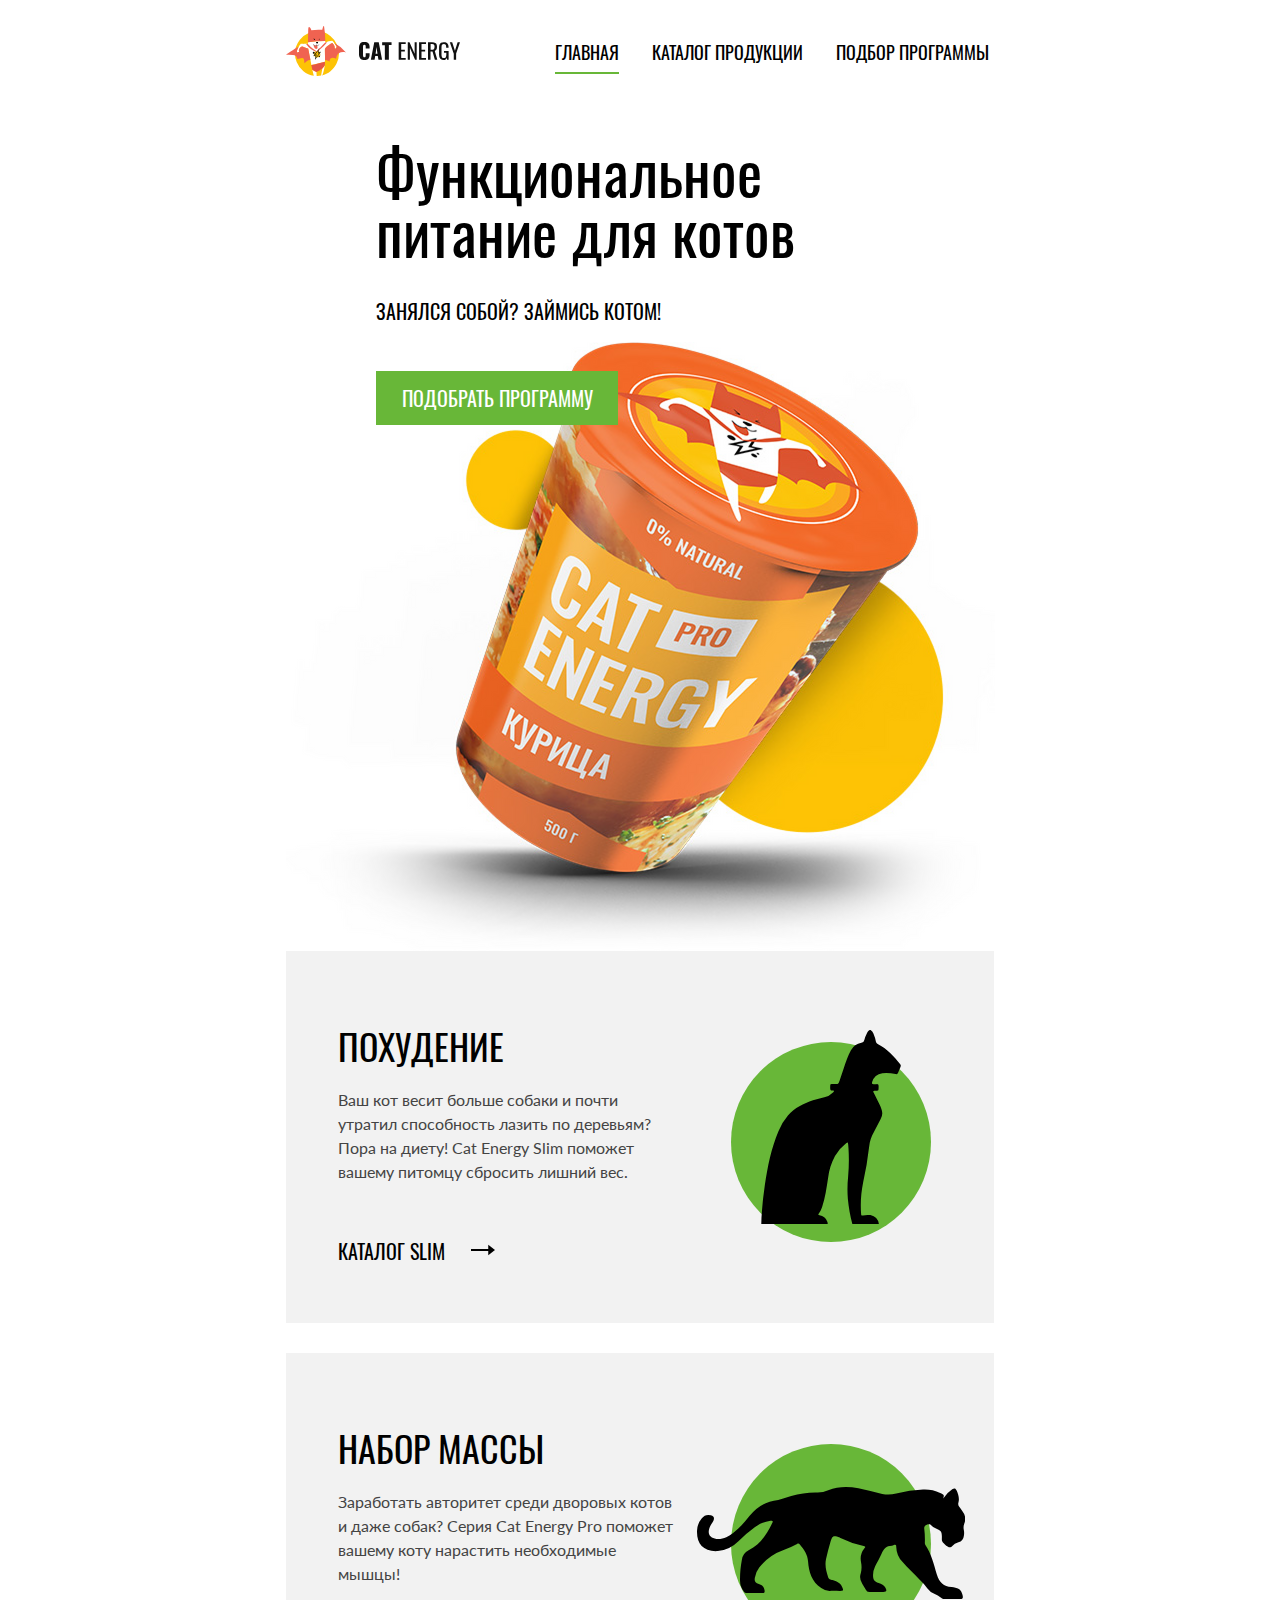
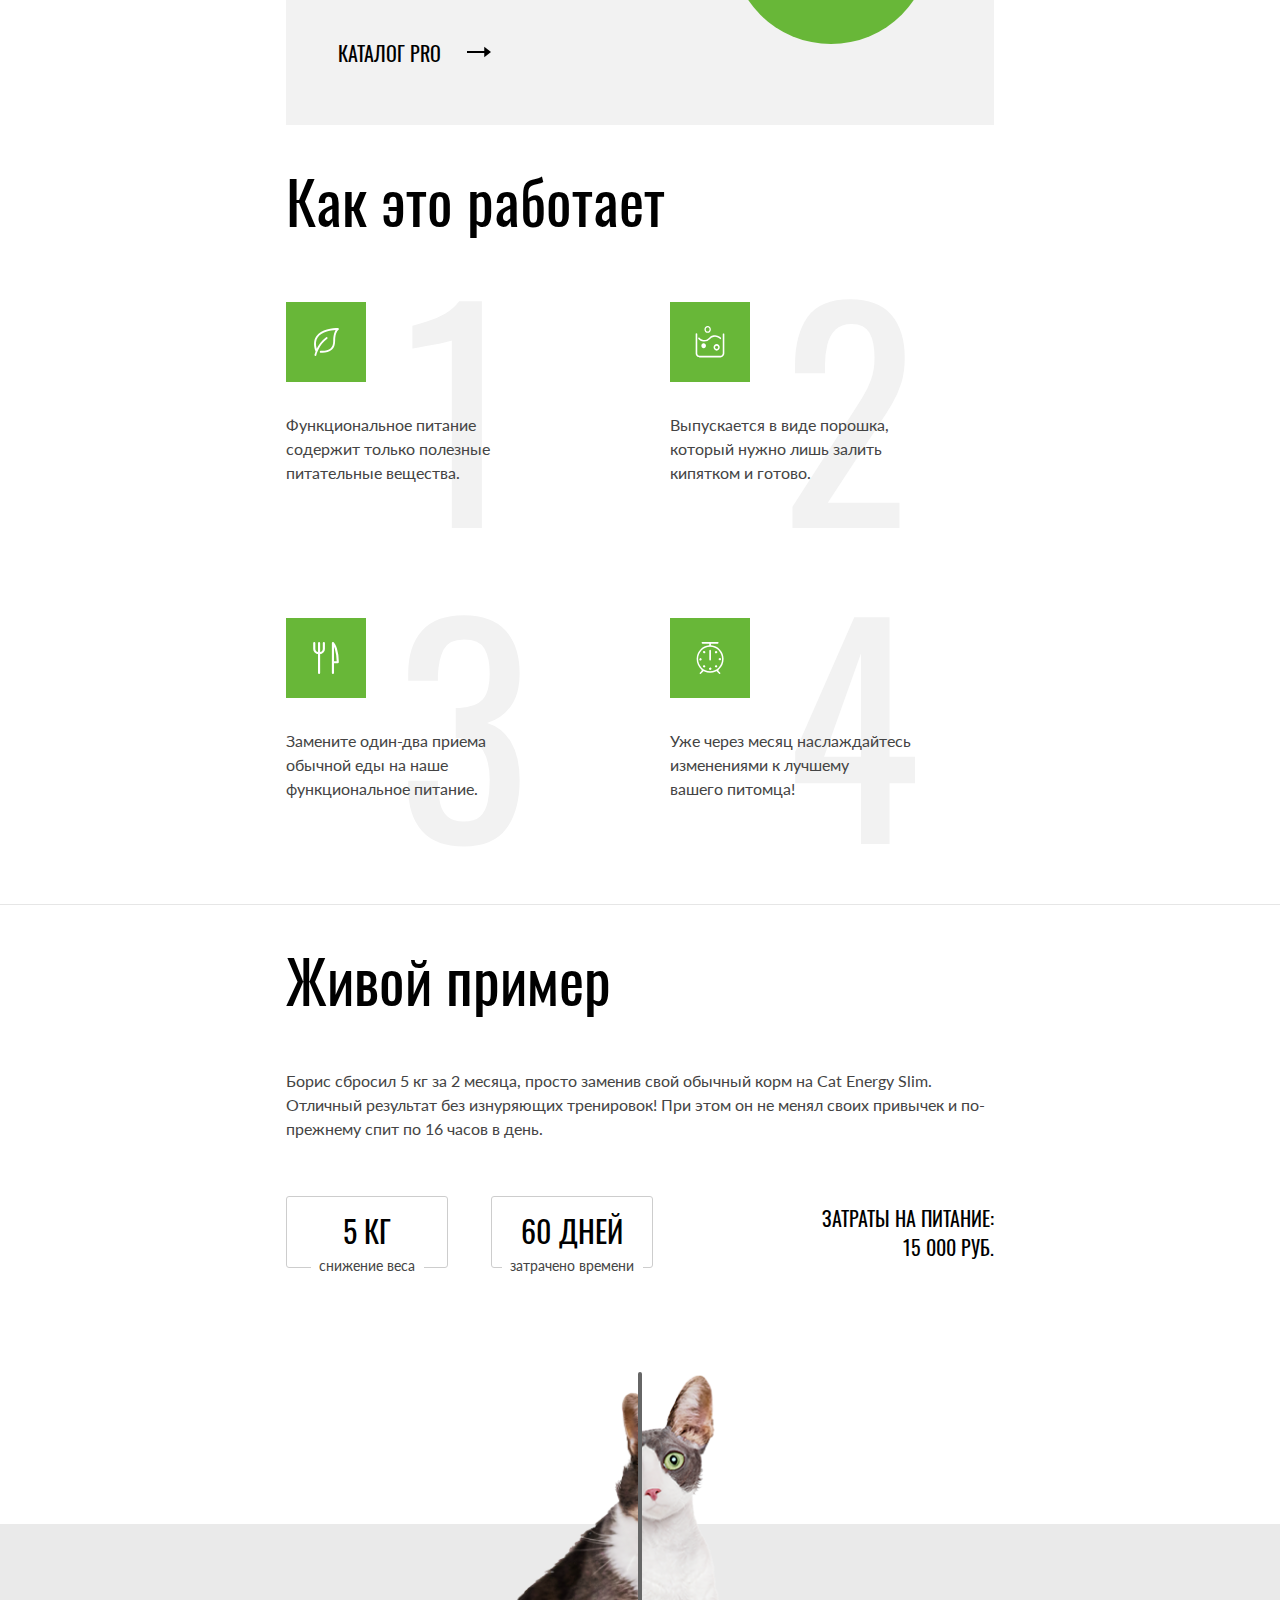
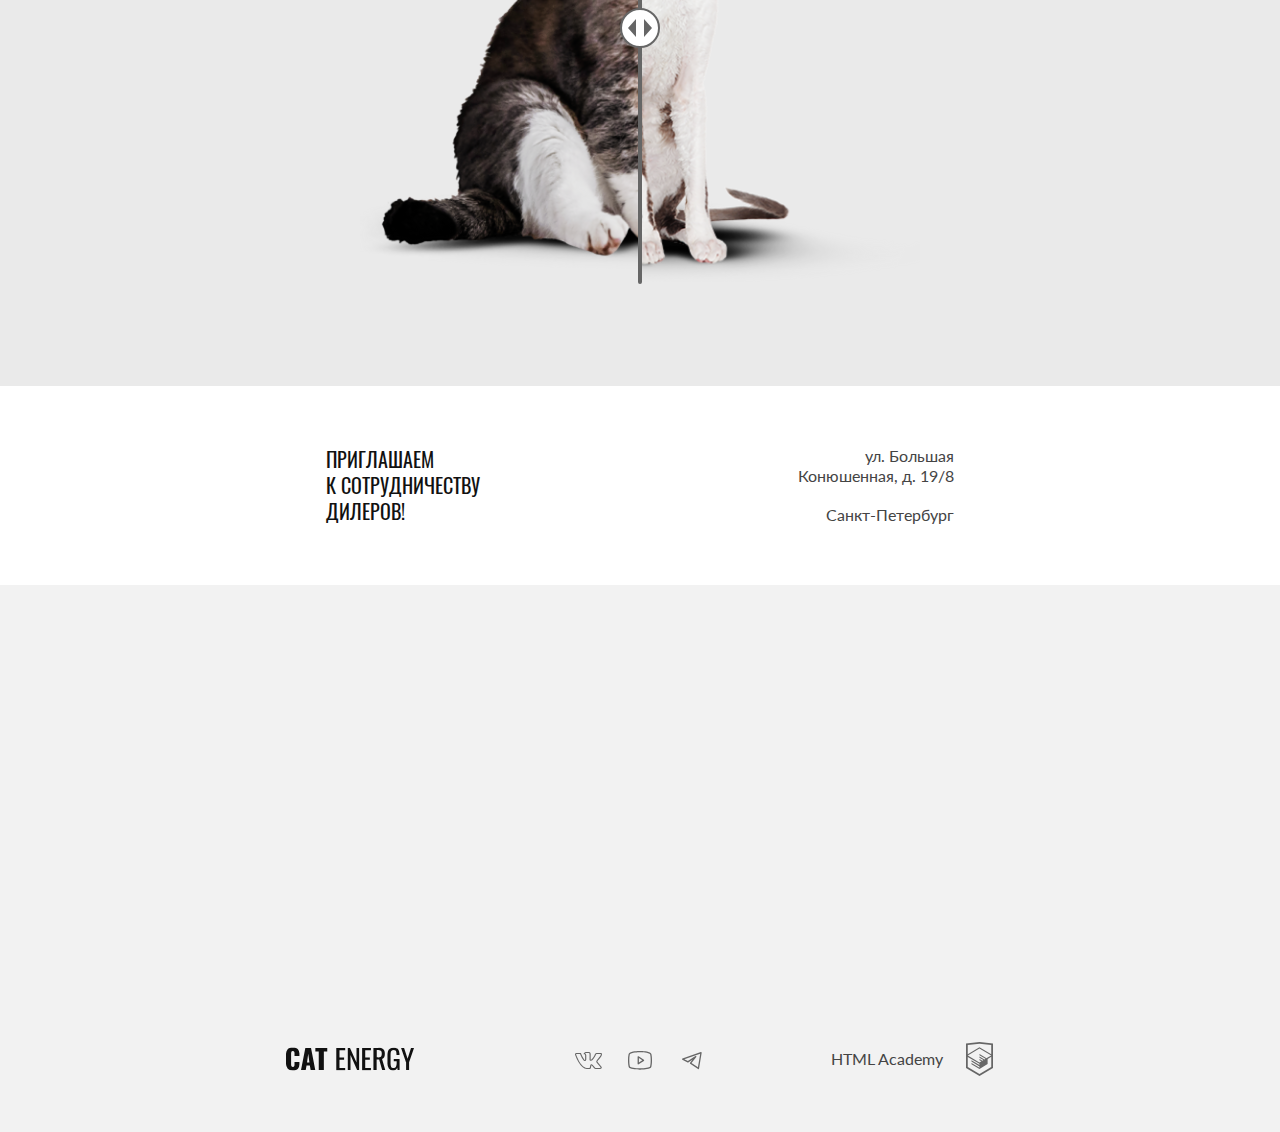
==== commit 82afdc3f: "Deploying to gh-pages from @ MaksimDoronin/2389503-cat-energy-2@058f56bb0c28105bc7f7290b0c4a9648fa95" ====
--- a/index.html
+++ b/index.html
@@ -1,4 +1,4 @@
-<!DOCTYPE html><html class="page" lang="ru"><head><meta charset="utf-8"><meta name="viewport" content="width=device-width,initial-scale=1"><meta name="keywords" content="функциональное питание для котов, CAT Energy, здоровое питание для кошек, питание для активных котов, корм для поддержания веса котов, витамины для кошек, магазин кошачьего корма, сбалансированный корм для котов"><meta name="description" content="Интернет-магазин CAT Energy предлагает функциональное питание для котов. У нас вы найдете сбалансированные корма, которые поддерживают активность и здоровье вашего питомца. Подберите идеальный рацион для вашей кошки."><link rel="icon" href="favicon.ico"><link rel="icon" href="favicons/icon.svg" type="image/svg+xml"><link rel="apple-touch-icon" href="favicons/180.png"><link rel="manifest" href="manifest.webmanifest"><link rel="stylesheet" href="styles/styles.css"><title>CAT ENERGY: интернет магазин питания для котов</title><script src="scripts/index.js" defer="defer"></script></head><body class="page__body"><!-- Добавлением header- -nojs - реализация работы меню без JS --><header class="page__header header header--nojs"><div class="header__container"><div class="header__mobile-menu"><a class="header__logo-link" href="index.html"><picture><source media="(min-width: 1440px)" width="70" height="59" type="image/svg+xml" srcset="images/logo-desktop.svg"><source media="(min-width: 768px)" width="60" height="50" type="image/svg+xml" srcset="images/logo-tablet.svg"><img class="header__logo-pic-mobile" src="images/logo-mobile.svg" width="33" height="38" alt="Логотип сайта Кэт Энерджи"></picture><img class="header__logo-text" src="images/logo-text.svg" width="101" height="18" alt="Логотип в виде текста"> </a><!-- header__toggle- -closed - закрытое состояние меню  --><!-- header__toggle- -opened - открытое состояние меню --> <button class="header__toggle header__toggle--closed" type="button"><span class="visually-hidden">Расскрытие главного меню</span></button></div><!-- header__main-menu- -closed - состояние меню по-умолчанию --><!-- header__main-menu- -opened - открытое состояние меню --><nav class="header__main-menu header__main-menu--closed"><ul class="header__main-menu-list"><li class="header__main-menu-item header__main-menu-item--active"><a class="header__main-menu-link" href="#">Главная</a></li><li class="header__main-menu-item"><a class="header__main-menu-link" href="catalog.html">Каталог продукции</a></li><li class="header__main-menu-item"><a class="header__main-menu-link" href="#">Подбор программы</a></li></ul></nav></div></header><main class="page__main"><section class="page__promo promo"><div class="promo__container"><h1 class="visually-hidden">Интернет-магазин товаров для котов Cat energy</h1><div class="promo__text-wrapper"><h2 class="promo__title">Функциональное питание&nbsp;для&nbsp;котов</h2><p class="promo__lead">Занялся собой? Займись котом!</p></div><div class="promo__image-wrapper"><picture><source width="552" height="499" type="image/png" media="(min-width: 1440px)" srcset="images/index-can@1x.png, images/index-can@2x.png 2x"><source width="709" height="609" type="image/png" media="(min-width: 768px)" srcset="images/index-can-tablet-1@1x.png, images/index-can-tablet-1@2x.png 2x"><img class="promo__image" src="images/index-can-mobile-1@1x.png" srcset="images/index-can-mobile-1@2x.png 2x" width="280" height="270" alt="Банка с едой Кэт энерджи Про с курицей и весом 500 грамм"></picture></div><a class="promo__link button" href="#">Подобрать&nbsp;программу</a></div></section><section class="page__programms programms"><div class="programms__container"><h2 class="visually-hidden">Варианты программ питания</h2><ul class="programms__list"><li class="programms__card programms__card--cat-slim"><h3 class="programms__title">Похудение</h3><p class="programms__text">Ваш кот весит больше собаки и почти утратил способность лазить по деревьям? Пора на диету! Cat Energy Slim поможет вашему питомцу сбросить лишний вес.</p><a class="programms__link" href="#"><span class="programms__link-text">Каталог slim</span></a></li><li class="programms__card programms__card--cat-pro"><h3 class="programms__title">Набор массы</h3><p class="programms__text">Заработать авторитет среди дворовых котов и даже собак? Серия Cat Energy Pro поможет вашему коту нарастить необходимые мышцы!</p><a class="programms__link" href="#"><span class="programms__link-text">Каталог pro</span></a></li></ul></div></section><section class="page__features features"><div class="features__container"><h2 class="features__title">Как это работает</h2><ul class="features__list"><li class="features__item features__item--leaf"><p class="features__desc">Функциональное питание содержит только полезные питательные вещества.</p></li><li class="features__item features__item--powder"><p class="features__desc">Выпускается в виде порошка, который нужно лишь залить кипятком и готово.</p></li><li class="features__item features__item--eat"><p class="features__desc">Замените один-два приема обычной еды на наше функциональное питание.</p></li><li class="features__item features__item--clock"><p class="features__desc">Уже через месяц наслаждайтесь изменениями к лучшему вашего&nbsp;питомца!</p></li></ul></div></section><section class="page__example example"><div class="example__container"><h2 class="example__title">Живой&nbsp;пример</h2><p class="example__description">Борис сбросил 5 кг за 2 месяца, просто заменив свой обычный корм на Cat Energy Slim. Отличный результат без&nbsp;изнуряющих тренировок! При этом он не менял своих привычек и по-прежнему спит по 16 часов в день.</p><div class="example__data-wrapper"><div class="example__modules-wrapper"><p class="example__module"><span class="example__module-value">5 кг</span> <span class="example__module-desc">снижение веса</span></p><p class="example__module"><span class="example__module-value">60 ДНЕЙ</span> <span class="example__module-desc">затрачено времени</span></p></div><p class="example__meta"><span class="example__value">Затраты на питание:</span> <span class="example__desc">15 000 РУБ.</span></p></div><div class="example__slider"><div class="example__slider-wrapper"><div class="example__slider-image-before-container"><picture><source type="image/png" width="560" height="512" media="(min-width: 768px)" srcset="images/tablet-before@1x.png, images/tablet-before@2x.png 2x"><img class="example__slider-image" src="images/mobile-before@1x.png" srcset="images/mobile-before@2x.png 2x" width="280" height="256" alt="Жирный кот"></picture></div><div class="example__slider-image-after-container"><picture><source type="image/png" width="560" height="512" media="(min-width: 768px)" srcset="images/tablet-after@1x.png, images/tablet-after@2x.png 2x"><img class="example__slider-image" src="images/mobile-after@1x.png" srcset="images/mobile-after@2x.png 2x" width="280" height="256" alt="Стройный кот"></picture></div><button class="example__slider-control" type="button"><span class="visually-hidden">Ползунок</span></button></div></div></div></section><!-- contacts- -nojs - интерактивная карта без JavaScript показывает статичную картинку с картой. --><section class="page__contacts contacts contacts--nojs"><div class="contacts__container"><h2 class="visually-hidden">Контактная информация</h2><div class="contacts__text-wrapper"><p class="contacts__text">Приглашаем к&nbsp;сотрудничеству дилеров!</p><address class="contacts__address"><p class="contacts__street">ул. Большая Конюшенная,&nbsp;д.&nbsp;19/8</p><p class="contacts__city">Санкт-Петербург</p></address></div></div><div class="contacts__location"><div class="contacts__location-img-container"><picture><source type="image/png" width="1440" height="400" media="(min-width: 1440px)" srcset="images/location-nojs-desktop@1x.png, images/location-nojs-desktop@2x.png 2x"><source type="image/png" width="768" height="400" media="(min-width: 768px)" srcset="images/location-nojs-tablet@1x.png, images/location-nojs-tablet@2x.png 2x"><img class="contacts__location-img" src="images/location-nojs-mobile@1x.png" srcset="images/location-nojs-mobile@2x.png 2x" width="320" height="362" alt="Офис компании по адресу ул. Большая Конюшенная,д. 19/8, Санкт-Петербург "></picture></div><iframe class="contacts__map" src="https://www.google.com/maps/embed?pb=!1m18!1m12!1m3!1d999.3018932052187!2d30.322001543851233!3d59.93871649586165!2m3!1f0!2f0!3f0!3m2!1i1024!2i768!4f13.1!3m3!1m2!1s0x4696310fca145cc1%3A0x42b32648d8238007!2z0JHQvtC70YzRiNCw0Y8g0JrQvtC90Y7RiNC10L3QvdCw0Y8g0YPQuy4sIDE5LzgsINCh0LDQvdC60YIt0J_QtdGC0LXRgNCx0YPRgNCzLCAxOTExODY!5e0!3m2!1sru!2sru!4v1738828093282!5m2!1sru!2sru" width="320" height="362" allowfullscreen title="Офис компании по адресу ул. Большая Конюшенная,д. 19/8, Санкт-Петербург"></iframe></div></section></main><footer class="page__footer footer"><div class="footer__container"><a class="footer__logo-link" href="index.html"><svg class="footer__logo-text" width="128" height="24" viewBox="0 0 101 18" fill="currentColor"><g clip-path="url(#a)"><path d="M1.26 16.54a6.86 6.86 0 0 1-1.26-4.3v-6.4c-.1-1.54.3-3.08 1.19-4.38.86-1 2.2-1.46 4.18-1.46 1.98 0 3.24.46 4.03 1.3a5.42 5.42 0 0 1 1.19 3.78v1.54h-3.87v-1.77a3.7 3.7 0 0 0-.24-1.54 1.16 1.16 0 0 0-1.1-.62c-.56 0-.95.16-1.11.54a4.85 4.85 0 0 0-.24 1.7v8.22c-.04.56.07 1.12.32 1.62.15.38.55.54 1.1.54.56 0 .87-.16 1.03-.54.18-.52.26-1.07.24-1.62v-1.84h3.87v1.54a5.77 5.77 0 0 1-1.19 3.84c-.79.93-2.13 1.39-4.03 1.39-1.9-.08-3.32-.54-4.1-1.54Zm13.99-16.31h4.5l3.33 17.54h-3.64l-.63-3.7h-2.6l-.64 3.7h-3.72l3.4-17.54Zm3.24 11.54-.95-6.85-.94 6.85h1.9Zm7.35-8.62h-2.68v-2.92h9.4v2.85h-2.69v14.69h-4.03v-14.62Zm13.91-2.92h6.96v1.85h-4.5v5.77h3.63v1.77h-3.64v6.46h4.5v1.77h-7.03v-17.62h.08Zm9.01 0h1.74l5.14 11.62v-11.62h2.05v17.54h-1.58l-5.21-12v12h-2.14v-17.54Zm11.3 0h6.96v1.85h-4.5v5.77h3.63v1.77h-3.64v6.46h4.5v1.77h-6.95v-17.62Zm9.01 0h3.64c1.43-.1 2.85.28 4.03 1.08.87.69 1.26 1.92 1.26 3.54 0 2.23-.7 3.61-2.21 4.07l2.53 8.77h-2.45l-2.37-8.23h-1.98v8.23h-2.53v-17.46h.08Zm3.48 7.54c.81.06 1.63-.15 2.3-.62.47-.38.7-1.15.7-2.3a4.85 4.85 0 0 0-.23-1.7 2.04 2.04 0 0 0-.87-.92 3.69 3.69 0 0 0-1.74-.3h-1.1v5.76h.94v.08Zm8.61 8.69a7.61 7.61 0 0 1-1.1-4.46v-5.85c-.02-1.11.11-2.22.4-3.3.26-.81.78-1.51 1.5-2 .88-.51 1.9-.75 2.92-.7 1.66 0 2.84.39 3.55 1.23a5.77 5.77 0 0 1 1.11 3.85v.62h-2.37v-.54c0-.65-.05-1.29-.16-1.93-.06-.4-.3-.76-.63-1a2.5 2.5 0 0 0-1.5-.38 2.42 2.42 0 0 0-1.58.46 1.75 1.75 0 0 0-.63 1.23c-.1.69-.16 1.38-.16 2.08v6.54c-.06 1 .1 2 .47 2.92.32.62.95.85 1.9.85a1.96 1.96 0 0 0 1.89-.93 6.9 6.9 0 0 0 .56-3.07v-1.23h-2.3v-1.77h4.59v8.69h-1.58l-.24-2c-.2.67-.64 1.25-1.22 1.66-.6.4-1.3.6-2.02.57a4.05 4.05 0 0 1-3.4-1.54Zm13.52-4.84-3.87-11.31h2.37l2.76 8.46 2.69-8.46h2.37l-3.87 11.3v6.16h-2.37v-6.15h-.08Z"/></g><defs><clippath id="a"><path fill="#fff" d="M0 0h101v18h-101z"/></clippath></defs></svg> <span class="visually-hidden">Текстовый логотип Кэт Энерджи</span></a><ul class="footer__socials socials"><li class="socials__item"><a class="socials__link" href="https://vk.com/htmlacademy" target="_blank" rel="noreferrer noopener"><svg class="socials__icon" width="28" height="22"><use href="icons/stack.svg#icon-vkontakte"></use></svg> <span class="visually-hidden">Вконтакте</span></a></li><li class="socials__item"><a class="socials__link" href="#" target="_blank" rel="noreferrer noopener"><svg class="socials__icon" width="28" height="22"><use href="icons/stack.svg#icon-youtube"></use></svg> <span class="visually-hidden">Ютьюб</span></a></li><li class="socials__item"><a class="socials__link" href="#" target="_blank" rel="noreferrer noopener"><svg class="socials__icon" width="28" height="22"><use href="icons/stack.svg#icon-telegram"></use></svg> <span class="visually-hidden">Телеграм</span></a></li></ul><a class="footer__copyright-link" href="https://htmlacademy.ru/intensive/adaptive"><p class="footer__copyright">HTML&nbsp;Academy</p><svg class="footer__copyright-icon" width="27" height="34"><use href="icons/stack.svg#logo-htmlacademy"></use></svg></a></div></footer><script>let headerNojs = document.querySelector('.header');
+<!DOCTYPE html><html class="page" lang="ru"><head><meta charset="utf-8"><meta name="viewport" content="width=device-width,initial-scale=1"><meta name="keywords" content="функциональное питание для котов, CAT Energy, здоровое питание для кошек, питание для активных котов, корм для поддержания веса котов, витамины для кошек, магазин кошачьего корма, сбалансированный корм для котов"><meta name="description" content="Интернет-магазин CAT Energy предлагает функциональное питание для котов. У нас вы найдете сбалансированные корма, которые поддерживают активность и здоровье вашего питомца. Подберите идеальный рацион для вашей кошки."><link rel="icon" href="favicon.ico"><link rel="icon" href="favicons/icon.svg" type="image/svg+xml"><link rel="apple-touch-icon" href="favicons/180.png"><link rel="manifest" href="manifest.webmanifest"><link rel="stylesheet" href="styles/styles.css"><title>CAT ENERGY: интернет магазин питания для котов</title><script src="scripts/index.js" defer="defer"></script></head><body class="page__body"><!-- Добавлением header- -nojs - реализация работы меню без JS --><header class="page__header header header--nojs"><div class="header__container"><div class="header__mobile-menu"><a class="header__logo-link" href="index.html"><picture><source media="(min-width: 1440px)" width="70" height="59" type="image/svg+xml" srcset="images/logo-desktop.svg"><source media="(min-width: 768px)" width="60" height="50" type="image/svg+xml" srcset="images/logo-tablet.svg"><img class="header__logo-pic-mobile" src="images/logo-mobile.svg" width="33" height="38" alt="Логотип сайта Кэт Энерджи"></picture><img class="header__logo-text" src="images/logo-text.svg" width="101" height="18" alt="Логотип в виде текста"> </a><!-- header__toggle- -closed - закрытое состояние меню  --><!-- header__toggle- -opened - открытое состояние меню --> <button class="header__toggle header__toggle--closed" type="button"><span class="visually-hidden">Расскрытие главного меню</span></button></div><!-- header__main-menu- -closed - состояние меню по-умолчанию --><!-- header__main-menu- -opened - открытое состояние меню --><nav class="header__main-menu header__main-menu--closed"><ul class="header__main-menu-list"><li class="header__main-menu-item header__main-menu-item--active"><a class="header__main-menu-link" href="#">Главная</a></li><li class="header__main-menu-item"><a class="header__main-menu-link" href="catalog.html">Каталог продукции</a></li><li class="header__main-menu-item"><a class="header__main-menu-link" href="#">Подбор программы</a></li></ul></nav></div></header><main class="page__main"><section class="page__promo promo"><div class="promo__container"><h1 class="visually-hidden">Интернет-магазин товаров для котов Cat energy</h1><div class="promo__text-wrapper"><h2 class="promo__title">Функциональное питание&nbsp;для&nbsp;котов</h2><p class="promo__lead">Занялся собой? Займись котом!</p></div><div class="promo__image-wrapper"><picture><source width="552" height="499" type="image/png" media="(min-width: 1440px)" srcset="images/index-can@1x.png, images/index-can@2x.png 2x"><source width="709" height="609" type="image/png" media="(min-width: 768px)" srcset="images/index-can-tablet-1@1x.png, images/index-can-tablet-1@2x.png 2x"><img class="promo__image" src="images/index-can-mobile-1@1x.png" srcset="images/index-can-mobile-1@2x.png 2x" width="280" height="270" alt="Банка с едой Кэт энерджи Про с курицей и весом 500 грамм"></picture></div><a class="promo__link button" href="#">Подобрать&nbsp;программу</a></div></section><section class="page__programms programms"><div class="programms__container"><h2 class="visually-hidden">Варианты программ питания</h2><ul class="programms__list"><li class="programms__card programms__card--cat-slim"><h3 class="programms__title">Похудение</h3><p class="programms__text">Ваш кот весит больше собаки и почти утратил способность лазить по деревьям? Пора на диету! Cat Energy Slim поможет вашему питомцу сбросить лишний вес.</p><a class="programms__link" href="#"><span class="programms__link-text">Каталог slim</span></a></li><li class="programms__card programms__card--cat-pro"><h3 class="programms__title">Набор массы</h3><p class="programms__text">Заработать авторитет среди дворовых котов и даже собак? Серия Cat Energy Pro поможет вашему коту нарастить необходимые мышцы!</p><a class="programms__link" href="#"><span class="programms__link-text">Каталог pro</span></a></li></ul></div></section><section class="page__features features"><div class="features__container"><h2 class="features__title">Как это работает</h2><ul class="features__list"><li class="features__item features__item--leaf"><p class="features__desc">Функциональное питание содержит только полезные питательные вещества.</p></li><li class="features__item features__item--powder"><p class="features__desc">Выпускается в виде порошка, который нужно лишь залить кипятком и готово.</p></li><li class="features__item features__item--eat"><p class="features__desc">Замените один-два приема обычной еды на наше функциональное питание.</p></li><li class="features__item features__item--clock"><p class="features__desc">Уже через месяц наслаждайтесь изменениями к лучшему вашего&nbsp;питомца!</p></li></ul></div></section><section class="page__example example"><div class="example__container"><h2 class="example__title">Живой&nbsp;пример</h2><p class="example__description">Борис сбросил 5 кг за 2 месяца, просто заменив свой обычный корм на Cat Energy Slim. Отличный результат без&nbsp;изнуряющих тренировок! При этом он не менял своих привычек и по-прежнему спит по 16 часов в день.</p><div class="example__data-wrapper"><div class="example__modules-wrapper"><p class="example__module"><span class="example__module-value">5 кг</span> <span class="example__module-desc">снижение веса</span></p><p class="example__module"><span class="example__module-value">60 ДНЕЙ</span> <span class="example__module-desc">затрачено времени</span></p></div><p class="example__meta"><span class="example__value">Затраты на питание:</span> <span class="example__desc">15 000 РУБ.</span></p></div><div class="example__slider"><div class="example__slider-wrapper"><div class="example__slider-image-before-container"><picture><source type="image/png" width="560" height="512" media="(min-width: 768px)" srcset="images/tablet-before@1x.png, images/tablet-before@2x.png 2x"><img class="example__slider-image" src="images/mobile-before@1x.png" srcset="images/mobile-before@2x.png 2x" width="280" height="256" alt="Жирный кот"></picture></div><div class="example__slider-image-after-container"><picture><source type="image/png" width="560" height="512" media="(min-width: 768px)" srcset="images/tablet-after@1x.png, images/tablet-after@2x.png 2x"><img class="example__slider-image" src="images/mobile-after@1x.png" srcset="images/mobile-after@2x.png 2x" width="280" height="256" alt="Стройный кот"></picture></div><button class="example__slider-control" type="button"><span class="visually-hidden">Ползунок</span></button></div></div></div></section><!-- contacts- -nojs - интерактивная карта без JavaScript показывает статичную картинку с картой. --><section class="page__contacts contacts"><div class="contacts__container"><h2 class="visually-hidden">Контактная информация</h2><div class="contacts__text-wrapper"><p class="contacts__text">Приглашаем к&nbsp;сотрудничеству дилеров!</p><address class="contacts__address"><p class="contacts__street">ул. Большая Конюшенная,&nbsp;д.&nbsp;19/8</p><p class="contacts__city">Санкт-Петербург</p></address></div></div><div class="contacts__location"><div class="contacts__location-img-container"><picture><source type="image/png" width="1440" height="400" media="(min-width: 1440px)" srcset="images/location-nojs-desktop@1x.png, images/location-nojs-desktop@2x.png 2x"><source type="image/png" width="768" height="400" media="(min-width: 768px)" srcset="images/location-nojs-tablet@1x.png, images/location-nojs-tablet@2x.png 2x"><img class="contacts__location-img" src="images/location-nojs-mobile@1x.png" srcset="images/location-nojs-mobile@2x.png 2x" width="320" height="362" alt="Офис компании по адресу ул. Большая Конюшенная,д. 19/8, Санкт-Петербург "></picture></div><iframe class="contacts__map" src="https://www.google.com/maps/embed?pb=!1m18!1m12!1m3!1d999.3018932052187!2d30.322001543851233!3d59.93871649586165!2m3!1f0!2f0!3f0!3m2!1i1024!2i768!4f13.1!3m3!1m2!1s0x4696310fca145cc1%3A0x42b32648d8238007!2z0JHQvtC70YzRiNCw0Y8g0JrQvtC90Y7RiNC10L3QvdCw0Y8g0YPQuy4sIDE5LzgsINCh0LDQvdC60YIt0J_QtdGC0LXRgNCx0YPRgNCzLCAxOTExODY!5e0!3m2!1sru!2sru!4v1738828093282!5m2!1sru!2sru" width="320" height="362" allowfullscreen title="Офис компании по адресу ул. Большая Конюшенная,д. 19/8, Санкт-Петербург"></iframe></div></section></main><footer class="page__footer footer"><div class="footer__container"><a class="footer__logo-link" href="index.html"><svg class="footer__logo-text" width="128" height="24" viewBox="0 0 101 18" fill="currentColor"><g clip-path="url(#a)"><path d="M1.26 16.54a6.86 6.86 0 0 1-1.26-4.3v-6.4c-.1-1.54.3-3.08 1.19-4.38.86-1 2.2-1.46 4.18-1.46 1.98 0 3.24.46 4.03 1.3a5.42 5.42 0 0 1 1.19 3.78v1.54h-3.87v-1.77a3.7 3.7 0 0 0-.24-1.54 1.16 1.16 0 0 0-1.1-.62c-.56 0-.95.16-1.11.54a4.85 4.85 0 0 0-.24 1.7v8.22c-.04.56.07 1.12.32 1.62.15.38.55.54 1.1.54.56 0 .87-.16 1.03-.54.18-.52.26-1.07.24-1.62v-1.84h3.87v1.54a5.77 5.77 0 0 1-1.19 3.84c-.79.93-2.13 1.39-4.03 1.39-1.9-.08-3.32-.54-4.1-1.54Zm13.99-16.31h4.5l3.33 17.54h-3.64l-.63-3.7h-2.6l-.64 3.7h-3.72l3.4-17.54Zm3.24 11.54-.95-6.85-.94 6.85h1.9Zm7.35-8.62h-2.68v-2.92h9.4v2.85h-2.69v14.69h-4.03v-14.62Zm13.91-2.92h6.96v1.85h-4.5v5.77h3.63v1.77h-3.64v6.46h4.5v1.77h-7.03v-17.62h.08Zm9.01 0h1.74l5.14 11.62v-11.62h2.05v17.54h-1.58l-5.21-12v12h-2.14v-17.54Zm11.3 0h6.96v1.85h-4.5v5.77h3.63v1.77h-3.64v6.46h4.5v1.77h-6.95v-17.62Zm9.01 0h3.64c1.43-.1 2.85.28 4.03 1.08.87.69 1.26 1.92 1.26 3.54 0 2.23-.7 3.61-2.21 4.07l2.53 8.77h-2.45l-2.37-8.23h-1.98v8.23h-2.53v-17.46h.08Zm3.48 7.54c.81.06 1.63-.15 2.3-.62.47-.38.7-1.15.7-2.3a4.85 4.85 0 0 0-.23-1.7 2.04 2.04 0 0 0-.87-.92 3.69 3.69 0 0 0-1.74-.3h-1.1v5.76h.94v.08Zm8.61 8.69a7.61 7.61 0 0 1-1.1-4.46v-5.85c-.02-1.11.11-2.22.4-3.3.26-.81.78-1.51 1.5-2 .88-.51 1.9-.75 2.92-.7 1.66 0 2.84.39 3.55 1.23a5.77 5.77 0 0 1 1.11 3.85v.62h-2.37v-.54c0-.65-.05-1.29-.16-1.93-.06-.4-.3-.76-.63-1a2.5 2.5 0 0 0-1.5-.38 2.42 2.42 0 0 0-1.58.46 1.75 1.75 0 0 0-.63 1.23c-.1.69-.16 1.38-.16 2.08v6.54c-.06 1 .1 2 .47 2.92.32.62.95.85 1.9.85a1.96 1.96 0 0 0 1.89-.93 6.9 6.9 0 0 0 .56-3.07v-1.23h-2.3v-1.77h4.59v8.69h-1.58l-.24-2c-.2.67-.64 1.25-1.22 1.66-.6.4-1.3.6-2.02.57a4.05 4.05 0 0 1-3.4-1.54Zm13.52-4.84-3.87-11.31h2.37l2.76 8.46 2.69-8.46h2.37l-3.87 11.3v6.16h-2.37v-6.15h-.08Z"/></g><defs><clippath id="a"><path fill="#fff" d="M0 0h101v18h-101z"/></clippath></defs></svg> <span class="visually-hidden">Текстовый логотип Кэт Энерджи</span></a><ul class="footer__socials socials"><li class="socials__item"><a class="socials__link" href="https://vk.com/htmlacademy" target="_blank" rel="noreferrer noopener"><svg class="socials__icon" width="28" height="22"><use href="icons/stack.svg#icon-vkontakte"></use></svg> <span class="visually-hidden">Вконтакте</span></a></li><li class="socials__item"><a class="socials__link" href="#" target="_blank" rel="noreferrer noopener"><svg class="socials__icon" width="28" height="22"><use href="icons/stack.svg#icon-youtube"></use></svg> <span class="visually-hidden">Ютьюб</span></a></li><li class="socials__item"><a class="socials__link" href="#" target="_blank" rel="noreferrer noopener"><svg class="socials__icon" width="28" height="22"><use href="icons/stack.svg#icon-telegram"></use></svg> <span class="visually-hidden">Телеграм</span></a></li></ul><a class="footer__copyright-link" href="https://htmlacademy.ru/intensive/adaptive"><p class="footer__copyright">HTML&nbsp;Academy</p><svg class="footer__copyright-icon" width="27" height="34"><use href="icons/stack.svg#logo-htmlacademy"></use></svg></a></div></footer><script>let headerNojs = document.querySelector('.header');
     let mainMenu = document.querySelector('.header__main-menu');
     let navToggle = document.querySelector('.header__toggle');
     headerNojs.classList.remove('header--nojs');
--- a/styles/styles.css
+++ b/styles/styles.css
@@ -1 +1 @@
-@font-face{font-family:Lato;font-weight:400;font-style:normal;font-display:swap;src:url(../fonts/lato/Lato-Regular.woff2)format("woff2")}@font-face{font-family:Oswald;font-weight:400;font-style:normal;font-display:swap;src:url(../fonts/oswald/oswaldregular.woff2)format("woff2")}*,:before,:after{box-sizing:border-box}body{color:#000;background-color:#fff;margin:0;font-family:Lato,Arial,sans-serif;font-size:14px;font-weight:400;line-height:18px}.visually-hidden{-webkit-clip-path:inset(50%);clip-path:inset(50%);white-space:nowrap;width:1px;height:1px;position:absolute;overflow:hidden}.button{color:#fff;text-transform:uppercase;text-align:center;cursor:pointer;background-color:#68b738;border:none;padding:0;font-family:Oswald,Arial,sans-serif;font-size:16px;font-weight:400;line-height:20px;text-decoration:none;display:inline-block}.button:hover{background-color:#5eaa2f}.button:active{color:#ffffff4d;background-color:#5eaa2f}.button--secondary{color:#444;background-color:#f2f2f2}.button--secondary:hover{background-color:#ebebeb}.button--secondary:active{color:#444;background-color:#ebebeb}@media (width>=1440px){.page__body{position:relative}}.page__header{min-height:65px;padding-top:13px;padding-bottom:14px}@media (width>=768px){.page__header{margin-bottom:65px;padding-top:26px;padding-bottom:0}}@media (width>=1440px){.page__header{margin-bottom:0;padding-top:55px;padding-bottom:29px}}.page__promo{margin-bottom:20px}@media (width>=768px){.page__promo{margin-bottom:0}}@media (width>=1440px){.page__promo{margin-bottom:82px}}.page__programms{margin-bottom:20px}@media (width>=768px){.page__programms{margin-bottom:45px}}@media (width>=1440px){.page__programms{margin-bottom:71px}}.page__catalog{margin-bottom:25px}@media (width>=768px){.page__catalog{margin-bottom:74px}}@media (width>=1440px){.page__catalog{margin-bottom:71px}}.page__features{margin-bottom:49px}@media (width>=768px){.page__features{border-bottom:1px solid #e6e6e6;margin-bottom:0;padding-bottom:46px}}@media (width>=1440px){.page__features{border-bottom:none;margin-bottom:69px;padding-bottom:0}}.page__example{padding-top:26px;padding-bottom:40px}@media (width>=768px){.page__example{padding-top:44px;padding-bottom:102px}}@media (width>=1440px){.page__example{padding-top:0;padding-bottom:74px}}.page__subscribe{padding-top:40px;padding-bottom:40px}@media (width>=768px){.page__subscribe{padding-top:80px;padding-bottom:80px}}@media (width>=1440px){.page__subscribe{padding-top:96px;padding-bottom:104px}}.page__footer{padding-top:20px;padding-bottom:40px}@media (width>=768px){.page__footer{padding-top:55px;padding-bottom:55px}}@media (width>=1440px){.page__footer{padding-top:66px;padding-bottom:66px}}.header{color:#000;background-color:#fff;position:relative}@media (width>=768px){.header{border:none}}@media (width>=1440px){.header{position:static}}.header--catalog-desktop{border-bottom:1px solid #d9d9d9}@media (width>=768px){.header--catalog-desktop{border-bottom:none}}.header--catalog-desktop .header__logo-link{align-items:flex-start}.header--catalog-desktop .header__logo-text{margin-top:12px}@media (width>=768px){.header--catalog-desktop .header__logo-text{margin-top:14px}}@media (width>=1440px){.header--catalog-desktop{margin-bottom:45px}.header--catalog-desktop .header__logo-text{margin-top:19px}.header--catalog-desktop .header__main-menu{background-color:inherit}.header--catalog-desktop .header__main-menu-item--active:before{background-color:#68b738}.header--catalog-desktop .header__main-menu-link{color:#000}.header--catalog-desktop .header__main-menu-link:hover{opacity:.6}.header--catalog-desktop .header__main-menu-link:active{opacity:.3}}@media (width<=767px){.header--nojs .header__toggle{display:none}.header--nojs .header__container{display:block}.header--nojs .header__mobile-menu{margin-bottom:14px}.header--nojs .header__main-menu{margin-bottom:-14px;display:block;position:relative;top:auto}.header__toggle--closed{background-color:#0000;background-image:url(../icons/stack.svg#icon-burger);background-size:24px 24px}.header__toggle--opened{background-image:url(../icons/stack.svg#icon-close);background-size:18px 18px;width:18px;height:18px}.header__main-menu--opened{width:100%;position:absolute;top:66px;left:0}.header__main-menu--closed{display:none}}.header__container{align-items:center;width:280px;margin:0 auto;display:flex}@media (width>=768px){.header__container{justify-content:flex-start;align-items:flex-start;gap:94px;width:708px;margin:0 auto}}@media (width>=1440px){.header__container{justify-content:space-between;width:1220px;margin:0 auto}}.header__mobile-menu{justify-content:space-between;align-items:center;width:100%;padding-right:1px;display:flex}@media (width>=768px){.header__mobile-menu{justify-content:flex-start;align-self:flex-start;width:auto}}@media (width>=1440px){.header__mobile-menu{z-index:5}}.header__logo-link{color:#111;align-items:center;gap:56px;text-decoration:none;display:flex}@media (width>=768px){.header__logo-link{gap:13px}}@media (width>=1440px){.header__logo-link{gap:14px}}.header__logo-link:hover{opacity:.8}.header__logo-link:active{opacity:.6}.header__logo-pic-mobile{display:block}@media (width>=1440px){.header__logo-text{width:118px;height:21px}}.header__toggle{background-color:inherit;cursor:pointer;background-position:50%;background-repeat:no-repeat;border:none;width:24px;height:24px;padding:0}@media (width>=768px){.header__toggle{display:none}}.header__main-menu{color:#000;z-index:10;background-color:#fff}@media (width>=768px){.header__main-menu{width:436px;margin-top:14px}}@media (width>=1440px){.header__main-menu{background-color:#0000;width:475px;margin-top:15px}}.header__main-menu-list{text-align:center;flex-direction:column;margin:0;padding:0;list-style-type:none;display:flex}@media (width>=768px){.header__main-menu-list{flex-flow:wrap;gap:33px}}@media (width>=1440px){.header__main-menu-list{gap:32px}}.header__main-menu-item{border-top:1px solid #e6e6e6}.header__main-menu-item:last-child{border-bottom:1px solid #e6e6e6}@media (width>=768px){.header__main-menu-item:last-child,.header__main-menu-item{border:none}}.header__main-menu-item--active{position:relative}@media (width>=768px){.header__main-menu-item--active:before{content:"";background-color:#68b738;width:100%;height:2px;position:absolute;bottom:-10px;left:0;right:0}}@media (width>=1440px){.header__main-menu-item--active:before{background-color:#fff}}.header__main-menu-link{color:#000;text-transform:uppercase;min-height:65px;padding:22px 20px;font-family:Oswald,Arial,sans-serif;font-size:20px;font-weight:400;line-height:20px;text-decoration:none;display:block}.header__main-menu-link:hover{opacity:.6}.header__main-menu-link:active{opacity:.3}@media (width>=768px){.header__main-menu-link{min-height:auto;padding:0;font-size:18px;line-height:24px}}@media (width>=1440px){.header__main-menu-link{color:#fff;font-size:20px;line-height:30px}}.header__navigation{display:none;position:relative}@media (width>=768px){.header__navigation{display:block}}.header__navigation-show{display:block}.header__navigation-list{text-align:center;flex-direction:column;width:100%;margin:0;padding:0;list-style-type:none;display:flex;position:absolute;top:0}@media (width>=768px){.header__navigation-list{flex-direction:row;max-width:500px;position:static}}@media (width>=1440px){.header__navigation-list{justify-content:flex-end;width:550px}}.header__navigation-link{color:#000;text-transform:uppercase;font-family:Oswald,Arial,sans-serif;font-size:20px;font-weight:400;line-height:20px;text-decoration:none}.catalog{padding-top:27px}@media (width>=768px){.catalog{padding-top:0}.catalog__container{width:708px;margin:0 auto}}@media (width>=1440px){.catalog__container{width:1220px;margin:0 auto}}.catalog__title-wrapper{width:280px;margin:0 auto}@media (width>=768px){.catalog__title-wrapper{width:auto;margin:0}}.catalog__title{color:#000;margin:0 0 40px;font-family:Oswald,Arial,sans-serif;font-size:36px;font-weight:400;line-height:36px}@media (width>=768px){.catalog__title{margin-bottom:84px;font-size:60px;line-height:60px}}.catalog__list{margin:0;padding:0;list-style-type:none}@media (width>=768px){.catalog__list{flex-wrap:wrap;gap:60px;display:flex}}@media (width>=1440px){.catalog__list{gap:63px 80px}}.catalog__item{border-top:1px solid #ebebeb}@media (width>=768px){.catalog__item{border-top:none;width:324px}}@media (width>=1440px){.catalog__item{width:245px}}.catalog__item:last-child{border-bottom:1px solid #ebebeb}@media (width>=768px){.catalog__item:last-child{border-bottom:none}}@media (width>=1440px){.catalog__item:nth-child(4n){margin-right:0}}.product-card{min-height:209px;padding-top:20px;padding-bottom:24px}@media (width>=768px){.product-card{background-color:#f2f2f2;background-image:linear-gradient(#fff 80px,#f2f2f2 80px);min-height:511px;padding:10px 37px 40px}}@media (width>=1440px){.product-card{padding-left:38px;padding-right:38px}}.product-card__container{flex-direction:column;gap:17px;width:280px;margin:0 auto;display:flex;position:relative}@media (width>=768px){.product-card__container{gap:40px;width:100%;margin:0}}@media (width>=1440px){.product-card__container{gap:40px}}.product-card__content-wrapper{min-height:107px;display:flex}@media (width>=768px){.product-card__content-wrapper{flex-direction:column}}.product-card__image-wrapper{justify-content:center;align-items:center;width:140px;display:flex}@media (width>=768px){.product-card__image-wrapper{width:100%;min-height:210px;margin-bottom:22px}}@media (width>=1440px){.product-card__image-wrapper{margin-bottom:12px}}.product-card__info-wrapper{width:140px}@media (width>=768px){.product-card__info-wrapper{width:auto}}.product-card__image{display:block}.product-card__title-link{text-decoration:none}@media (width>=768px){.product-card__title-link{justify-content:center;margin-bottom:21px;display:flex}}@media (width>=1440px){.product-card__title-link{margin-bottom:23px}}.product-card__title{color:#222;text-transform:uppercase;max-width:76px;margin-top:0;margin-bottom:14px;font-family:Oswald,Arial,sans-serif;font-size:16px;font-weight:400;line-height:20px}@media (width>=768px){.product-card__title{text-align:center;max-width:135px;margin-bottom:0;font-size:20px;line-height:24px}}.product-card__desc-wrapper{display:block}@media (width>=1440px){.product-card__desc-wrapper{flex-direction:column;gap:14px;display:flex}}.product-card__desc{color:#444;justify-content:space-between;margin-top:0;margin-bottom:0;font-family:Lato,Arial,sans-serif;font-size:12px;font-weight:400;line-height:16px;display:flex;position:relative}@media (width>=768px){.product-card__desc{margin-bottom:10px;font-size:16px;line-height:20px}}@media (width>=1440px){.product-card__desc{margin-bottom:0}}@media (width>=768px){.product-card__desc:after{content:"";background-color:#cdcdcd;width:100%;height:1px;position:absolute;bottom:-5px;left:0}}@media (width>=1440px){.product-card__desc:after{bottom:-7px}}.product-card__desc:last-child{margin-bottom:0}.product-card__link{padding:10px 15px}.product-card.product-card--all{background-image:none;min-height:209px;padding-bottom:24px;display:flex}@media (width>=768px){.product-card.product-card--all{background-color:#fff;border:2px solid #f2f2f2;align-self:flex-end;min-height:429px;padding-bottom:40px}}@media (width>=1440px){.product-card.product-card--all{min-height:430px}}.product-card--all .product-card__container{align-self:flex-end;gap:19px}@media (width>=768px){.product-card--all .product-card__container{gap:81px}}@media (width>=1440px){.product-card--all .product-card__container{gap:90px}}.product-card--all .product-card__container:before{content:" ";background-color:#d3d3d3;width:30px;height:2px;position:absolute;top:-38px;left:calc(50% - 15px)}@media (width>=768px){.product-card--all .product-card__container:before{width:60px;top:-80px;left:calc(50% - 30px)}}@media (width>=1440px){.product-card--all .product-card__container:before{top:-70px}}.product-card--all .product-card__container:after{content:" ";background-color:#d3d3d3;width:30px;height:2px;position:absolute;top:-38px;left:calc(50% - 15px);transform:rotate(90deg)}@media (width>=768px){.product-card--all .product-card__container:after{width:60px;top:-80px;left:calc(50% - 30px)}}@media (width>=1440px){.product-card--all .product-card__container:after{top:-70px}}.product-card--all .product-card__info-wrapper{text-align:center;width:100%}@media (width>=768px){.product-card--all .product-card__info-wrapper{align-self:center;max-width:170px}}.product-card--all .product-card__title{color:#111;max-width:100%;margin-bottom:8px;font-family:Oswald,Arial,sans-serif;font-size:16px;font-weight:400;line-height:20px}@media (width>=768px){.product-card--all .product-card__title{margin-bottom:23px;font-size:20px;line-height:24px}}@media (width>=1440px){.product-card--all .product-card__title{margin-bottom:26px}}.product-card--all .product-card__text{color:#444;margin-top:0;margin-bottom:0;font-family:Lato,Arial,sans-serif;font-size:12px;font-weight:400;line-height:16px}@media (width>=768px){.product-card--all .product-card__text{font-size:16px;line-height:18px}}.sub-products{overflow:hidden}.sub-products__container{width:280px;margin:0 auto}@media (width>=768px){.sub-products__container{width:708px;margin:0 auto}}@media (width>=1440px){.sub-products__container{width:1220px;margin:0 auto}}.sub-products__title{color:#000;background-color:#fff;margin:0 0 35px;padding-right:40px;font-family:Oswald,Arial,sans-serif;font-size:24px;font-weight:400;line-height:24px;display:inline-block;position:relative}@media (width>=768px){.sub-products__title{margin-bottom:80px;padding-left:40px;font-size:32px;line-height:32px}}@media (width>=1440px){.sub-products__title{margin-bottom:80px;margin-left:-40px;font-size:40px;line-height:40px}}.sub-products__title:after{content:"";z-index:-1;background-color:#68b738;width:800%;height:2px;position:absolute;top:50%;left:0}@media (width>=768px){.sub-products__title:before{content:"";z-index:-1;background-color:#68b738;width:800%;height:2px;position:absolute;top:50%;right:0}}@media (width>=1440px){.sub-products__cards-wrapper{justify-content:space-between;display:flex}}.sub-products__list{margin:0 0 35px;padding:0;list-style-type:none}@media (width>=768px){.sub-products__list{margin-bottom:72px}}@media (width>=1440px){.sub-products__list{width:896px;margin-bottom:0}}.sub-products__item{border-top:1px solid #cdcdcd;padding-top:12px;padding-bottom:19px}@media (width>=768px){.sub-products__item{border:1px solid #cdcdcd;padding:25px 38px 27px}}@media (width>=1440px){.sub-products__item{border:none;border-top:1px solid #cdcdcd;justify-content:space-between;align-items:center;padding:15px 1px 16px;display:flex}}.sub-products__item:last-child{border-bottom:1px solid #cdcdcd}@media (width>=768px){.sub-products__item:not(:last-child){border-bottom:none}}.sub-products__text-wrapper{margin-bottom:15px}@media (width>=768px){.sub-products__text-wrapper{justify-content:space-between;align-items:baseline;margin-bottom:22px;display:flex}}@media (width>=1440px){.sub-products__text-wrapper{width:616px;margin-bottom:0}}.sub-products__heading{color:#222;text-transform:uppercase;margin-top:0;margin-bottom:13px;font-family:Oswald,Arial,sans-serif;font-size:16px;font-weight:400;line-height:16px}@media (width>=768px){.sub-products__heading{margin-bottom:0;font-size:20px;line-height:20px}}@media (width>=1440px){.sub-products__heading{max-width:200px}}.sub-products__desc{color:#444;justify-content:space-between;margin-top:0;margin-bottom:0;font-family:Lato,Arial,sans-serif;font-size:14px;font-weight:400;line-height:14px;display:flex}@media (width>=768px){.sub-products__desc{gap:53px;font-size:16px;line-height:20px}}@media (width>=1440px){.sub-products__desc{text-align:left;gap:40px;max-width:410px}.sub-products__value{width:200px}.sub-products__price{width:50px}}.sub-products__button{width:100%;padding:10px 15px}@media (width>=1440px){.sub-products__button{max-width:244px;min-height:40px}}.sub-products__gift-card{color:#fff;background-color:#555052;background-image:url(../images/image-gift@1x.png);background-position:50%;background-repeat:no-repeat;background-size:cover;flex-direction:column;justify-content:space-between;align-items:center;min-height:290px;padding:59px 61px 43px 58px;display:flex;position:relative}@media (resolution>=2dppx){.sub-products__gift-card{background-image:url(../images/image-gift@2x.png)}}@media (width>=768px){.sub-products__gift-card{background-image:url(../images/tablet-image-gift@1x.png);flex-direction:row;justify-content:space-between;min-height:200px;padding:57px 125px 60px 77px}}@media (width>=768px) and (resolution>=2dppx){.sub-products__gift-card{background-image:url(../images/tablet-image-gift@2x.png)}}@media (width>=1440px){.sub-products__gift-card{background-image:url(../images/image-gift@1x.png);background-position:-30px 0;flex-direction:column;width:245px;min-height:288px;padding:56px 41px 43px}}.sub-products__gift-card:before{content:"";z-index:50;background-image:url(../icons/stack.svg#icon-gift);background-position:50%;background-repeat:no-repeat;background-size:78px 80px;width:78px;height:80px;display:block}@media (width>=768px){.sub-products__gift-card:before{width:80px;height:82px}}.sub-products__gift-card:after{content:"";z-index:10;background-image:linear-gradient(#68b738d9,#68b738d9);display:block;position:absolute;inset:0}.sub-products__gift-text{color:#fff;text-align:center;z-index:50;margin-top:0;margin-bottom:0;font-family:Lato,Arial,sans-serif;font-size:16px;font-weight:400;line-height:20px}@media (width>=768px){.sub-products__gift-text{text-align:left;max-width:161px}}@media (width>=1440px){.sub-products__gift-text{text-align:center}}.subscribe{overflow:hidden}.subscribe__container{width:280px;margin:0 auto}@media (width>=768px){.subscribe__container{width:708px;margin:0 auto}}@media (width>=1440px){.subscribe__container{width:1220px;margin:0 auto}}.subscribe__title{color:#000;background-color:#fff;margin-top:0;margin-bottom:32px;padding-right:40px;font-family:Oswald,Arial,sans-serif;font-size:24px;font-weight:400;line-height:24px;display:inline-block;position:relative}@media (width>=768px){.subscribe__title{margin-bottom:66px;padding-left:40px;font-size:32px;line-height:32px}}@media (width>=1440px){.subscribe__title{margin-bottom:72px;margin-left:-40px;font-size:40px;line-height:40px}}@media (width>=768px){.subscribe__title:before{content:"";z-index:-1;background-color:#68b738;width:800%;height:2px;position:absolute;top:50%;right:0}}.subscribe__title:after{content:"";z-index:-1;background-color:#68b738;width:800%;height:2px;position:absolute;top:50%;left:0}.subscribe__wrapper{text-align:center}@media (width>=768px){.subscribe__wrapper{width:100%;padding:0 38px}}@media (width>=1440px){.subscribe__wrapper{width:100%;padding-left:234px;padding-right:234px}}.subscribe__text{color:#000;margin-top:0;margin-bottom:24px;font-family:Oswald,Arial,sans-serif;font-size:16px;font-weight:400;line-height:24px}@media (width>=768px){.subscribe__text{font-size:24px;line-height:32px}}.subscribe__form{flex-direction:column;gap:16px;display:flex}@media (width>=768px){.subscribe__form{flex-direction:row;gap:0}}.subscribe__field{color:#444;text-transform:uppercase;background-color:#fff;border:1px solid #e7e7e7;padding:12px 13px;font-family:Oswald,Arial,sans-serif;font-size:20px;font-weight:400;line-height:30px}@media (width>=768px){.subscribe__field{flex-grow:1}}.subscribe__field:hover{border-color:#cdcdcd}.subscribe__field:focus{outline-offset:-2px;border-color:#444;outline:2px solid #444}.subscribe__field:invalid{box-shadow:none}.subscribe__field:focus:invalid{border-color:#ff8282;outline-color:#ff8282}.subscribe__button{color:#fff;padding:15px;font-family:Oswald,Arial,sans-serif;font-size:20px;font-weight:400;line-height:26px}@media (width>=768px){.subscribe__button{width:256px;min-height:56px}}.promo{color:#000;z-index:0;background-color:#fff;position:relative}@media (width>=768px){.promo{color:#000;background-color:#fff}}@media (width>=1440px){.promo{padding-bottom:52px;position:static}}.promo:before{content:"";z-index:0;background-color:#555052;background-image:linear-gradient(#68b738d9,#68b738d9),url(../images/promo-background-center@1x.jpg),linear-gradient(#555052 50%,#56424a 50%);background-position:top;background-repeat:no-repeat;background-size:contain;min-height:302px;display:block;position:absolute;top:0;left:0;right:0}@media (resolution>=2dppx){.promo:before{background-image:linear-gradient(#68b738d9,#68b738d9),url(../images/promo-background-center@2x.jpg),linear-gradient(90deg,#555052 50%,#56424a 50%)}}@media (width>=768px){.promo:before{display:none}}@media (width>=1440px){.promo:before{background-color:#4c3a41;background-image:linear-gradient(#68b738d9,#68b738d9),url(../images/promo-background-desktop@1x.jpg),linear-gradient(#4c3a41,#4c3a41);background-position:0 100%;background-size:cover;width:50%;min-height:694px;display:block;top:0;left:auto;right:0}}@media (resolution>=2dppx) and (width>=1440px){.promo:before{background-image:linear-gradient(#68b738d9,#68b738d9),url(../images/promo-background-desktop@2x.jpg),linear-gradient(#4c3a41,#4c3a41)}}.promo__container{text-align:center;z-index:1;width:280px;margin:0 auto;padding-top:27px;display:grid;position:relative}@media (width>=768px){.promo__container{text-align:start;grid-template-rows:auto 29px auto auto;grid-template-columns:90px auto;width:708px;margin:0 auto;padding-top:0}}@media (width>=1440px){.promo__container{grid-template-rows:81px auto 52px auto 132px;grid-template-columns:80px 367px 79px 555px;width:1220px;margin:0 auto}}@media (width>=768px){.promo__text-wrapper{grid-column:2/3;margin-bottom:21px}}@media (width>=1440px){.promo__text-wrapper{grid-area:2/2/3/4;margin-bottom:0}}.promo__title{color:#fff;margin-top:0;margin-bottom:25px;font-family:Oswald,Arial,sans-serif;font-size:36px;font-weight:400;line-height:36px}@media (width>=768px){.promo__title{color:#000;margin-bottom:40px;font-family:Oswald,Arial,sans-serif;font-size:60px;font-weight:400;line-height:60px}}.promo__lead{color:#fff;text-transform:uppercase;margin-top:0;margin-bottom:29px;font-family:Oswald,Arial,sans-serif;font-size:14px;font-weight:400;line-height:14px}@media (width>=768px){.promo__lead{color:#000;margin-bottom:0;font-family:Oswald,Arial,sans-serif;font-size:20px;font-weight:400;line-height:20px}.promo__image-wrapper{grid-area:-1/1/2/3}}@media (width>=1440px){.promo__image-wrapper{grid-area:-1/3/1/-1}}.promo__image{display:block}.promo__link{margin-top:3px;padding:10px 30px}@media (width>=768px){.promo__link{z-index:10;grid-area:3/2/4/3;max-width:242px;margin-top:0;padding:14px 15px;font-size:20px;line-height:26px}}@media (width>=1440px){.promo__link{grid-row:4/5;align-self:start;width:244px}}.programms__container{width:280px;margin:0 auto}@media (width>=768px){.programms__container{width:708px;margin:0 auto}}@media (width>=1440px){.programms__container{width:1220px;margin:0 auto}}.programms__list{margin:0;padding:0;list-style-type:none}@media (width>=1440px){.programms__list{flex-wrap:wrap;gap:80px;display:flex}}.programms__card{color:#000;background-color:#f2f2f2;width:280px;margin-bottom:20px;padding:30px 33px 18px 20px;position:relative}@media (width>=768px){.programms__card{width:100%;margin-bottom:30px;padding:77px 63px 53px 52px}}@media (width>=1440px){.programms__card{width:570px;margin-bottom:0;padding-bottom:55px;padding-right:61px}}.programms__card:last-child{margin-bottom:0}.programms__card:after{content:"";background-position:50%;background-repeat:no-repeat;position:absolute;top:0;left:0}.programms__card:before{content:"";background-color:#68b738;border-radius:50%;width:50px;height:50px;position:absolute;top:24px;left:20px}@media (width>=768px){.programms__card:before{width:200px;height:200px;top:91px;left:auto;right:63px}}@media (width>=1440px){.programms__card:before{width:100px;height:100px;top:47px;left:51px;right:auto}}.programms__card--cat-slim:after{background-image:url(../icons/stack.svg#icon-cat-slim);background-size:36px 50px;width:50px;height:53px;top:19px;left:20px}@media (width>=768px){.programms__card--cat-slim:after{background-size:140px 194px;width:200px;height:211px;top:70px;left:auto;right:63px}}@media (width>=1440px){.programms__card--cat-slim:after{background-size:70px 97px;width:100px;height:106px;top:36px;left:52px;right:auto}}.programms__card--cat-pro:after{background-image:url(../icons/stack.svg#icon-cat-pro);background-size:67px 28px;width:67px;height:50px;top:24px;left:12px}@media (width>=768px){.programms__card--cat-pro:after{background-size:268px 112px;width:268px;height:200px;top:90px;left:auto;right:29px}}@media (width>=1440px){.programms__card--cat-pro:after{background-size:134px 56px;width:134px;height:100px;top:45px;left:33px;right:auto}}.programms__title{color:#000;text-transform:uppercase;margin-top:0;margin-bottom:29px;margin-left:70px;font-family:Oswald,Arial,sans-serif;font-size:24px;font-weight:400;line-height:37px}@media (width>=768px){.programms__title{margin-bottom:24px;margin-left:0;font-size:36px;line-height:36px}}@media (width>=1440px){.programms__title{margin-bottom:73px;margin-left:162px;font-size:36px;line-height:36px}}.programms__text{color:#444;margin-top:0;margin-bottom:38px;font-family:Lato,Arial,sans-serif;font-size:14px;font-weight:400;line-height:18px}@media (width>=768px){.programms__text{max-width:340px;margin-bottom:48px;font-size:16px;line-height:24px}}@media (width>=1440px){.programms__text{max-width:100%;margin-bottom:23px}}.programms__text:before{content:" ";background-color:#d9d9d9;width:240px;height:1px;position:absolute;bottom:57px;left:20px}@media (width>=768px){.programms__text:before{display:none}}.programms__link{text-transform:uppercase;padding:4px 4px 4px 0;text-decoration:none;display:inline-flex}.programms__link:active{opacity:.3}.programms__link:after{content:"";background-image:url(../icons/stack.svg#icon-arrow-short);background-repeat:no-repeat;background-size:24px 12px;flex-shrink:0;width:32px;height:12px;margin-top:2px;margin-left:16px;display:block}@media (width>=768px){.programms__link:after{margin-top:8px;margin-left:26px}}.programms__link:hover:after,.programms__link:focus:after{background-image:url(../icons/stack.svg#icon-arrow-long);background-size:32px 12px}.programms__link-text{color:#000;font-family:Oswald,Arial,sans-serif;font-size:16px;font-weight:400;line-height:16px}@media (width>=768px){.programms__link-text{font-size:20px;line-height:30px}}.features__container{width:280px;margin:0 auto}@media (width>=768px){.features__container{width:708px;margin:0 auto}}@media (width>=1440px){.features__container{width:1220px;margin:0 auto}}.features__title{color:#000;margin-top:0;margin-bottom:40px;font-family:Oswald,Arial,sans-serif;font-size:36px;font-weight:400;line-height:40px}@media (width>=768px){.features__title{margin-bottom:32px;font-size:60px;line-height:60px}}.features__list{flex-direction:column;gap:20px;margin:0;padding:0;list-style-type:none;display:flex}@media (width>=768px){.features__list{counter-reset:new-counter;flex-flow:wrap;justify-content:flex-start;gap:36px 139px;display:flex}}@media (width>=1440px){.features__list{justify-content:space-between;gap:0}}.features__item{align-items:flex-start;gap:20px;display:flex;position:relative}@media (width>=768px){.features__item{counter-increment:new-counter;flex-flow:column wrap;gap:31px;max-width:250px;min-height:280px;padding-top:40px;padding-bottom:57px}}.features__item:before{content:"";background-color:#68b738;background-position:50%;background-repeat:no-repeat;background-size:30px 32px;width:60px;height:60px;display:block}@media (width>=768px){.features__item:before{width:80px;height:80px}.features__item:after{color:#f2f2f2;content:counter(new-counter);z-index:-1;font-family:Oswald,Arial,sans-serif;font-size:280px;font-weight:400;line-height:280px;display:block;position:absolute;top:0;right:0}}.features__item--leaf:before{background-image:url(../icons/stack.svg#icon-leaf)}@media (width>=768px){.features__item--leaf:after{right:21px}}.features__item--powder:before{background-image:url(../icons/stack.svg#icon-powder)}.features__item--eat:before{background-image:url(../icons/stack.svg#icon-eat)}.features__item--clock:before{background-image:url(../icons/stack.svg#icon-clock)}@media (width>=768px){.features__item--clock:after{right:-4px}}.features__desc{color:#444;max-width:200px;margin:0;font-family:Lato,Arial,sans-serif;font-size:14px;font-weight:400;line-height:18px}@media (width>=768px){.features__desc{max-width:245px;font-size:16px;line-height:24px}}.example{color:#000;background-color:#eaeaea}@media (width>=768px){.example{color:#000;background-color:#fff;background-image:linear-gradient(#fff 619px,#eaeaea 619px)}}@media (width>=1440px){.example{background-image:linear-gradient(#fff 135px,#eaeaea 135px)}}.example__container{width:280px;margin:0 auto}@media (width>=768px){.example__container{width:708px;margin:0 auto}}@media (width>=1440px){.example__container{grid-template-rows:auto 146px auto 69px auto;grid-template-columns:436px 560px;column-gap:224px;width:1220px;margin:0 auto;display:grid}}.example__title{color:#000;margin:0 0 40px;font-family:Oswald,Arial,sans-serif;font-size:36px;font-weight:400;line-height:40px}@media (width>=768px){.example__title{color:#000;margin-bottom:60px;font-family:Oswald,Arial,sans-serif;font-size:60px;font-weight:400;line-height:60px}}@media (width>=1440px){.example__title{grid-column:1/2;margin-bottom:0}}.example__description{color:#444;margin:0 0 20px;font-family:Lato,Arial,sans-serif;font-size:14px;font-weight:400;line-height:18px}@media (width>=768px){.example__description{color:#444;margin-bottom:55px;font-family:Lato,Arial,sans-serif;font-size:16px;font-weight:400;line-height:24px}}@media (width>=1440px){.example__description{grid-area:3/1/4/2;margin-bottom:0}}.example__data-wrapper{margin-bottom:20px}@media (width>=768px){.example__data-wrapper{justify-content:space-between;align-items:center;margin-bottom:104px;display:flex}}@media (width>=1440px){.example__data-wrapper{flex-direction:column;grid-area:5/1/6/2;align-items:flex-start;gap:60px;margin-bottom:0}}.example__modules-wrapper{justify-content:space-between;margin-bottom:34px;display:flex}@media (width>=768px){.example__modules-wrapper{gap:43px;margin-bottom:0}}.example__module{text-align:center;border:1px solid #cdcdcd;border-radius:3px;flex-direction:column;width:124px;min-height:56px;margin:0;padding:13px 19px 0;display:flex}@media (width>=768px){.example__module{width:162px;min-height:72px;padding:15px 9px 0}}.example__module-value{color:#000;text-transform:uppercase;font-family:Oswald,Arial,sans-serif;font-size:24px;font-weight:400;line-height:24px}@media (width>=768px){.example__module-value{color:#000;font-family:Oswald,Arial,sans-serif;font-size:30px;font-weight:400;line-height:37px}}.example__module-desc{color:#444;background-color:#eaeaea;align-self:center;margin-top:-9px;padding-left:14px;padding-right:14px;font-family:Lato,Arial,sans-serif;font-size:12px;font-weight:400;line-height:12px;position:relative;top:17px}@media (width>=768px){.example__module-desc{color:#444;background-color:#fff;margin-top:0;padding-left:8px;padding-right:9px;font-family:Lato,Arial,sans-serif;font-size:14px;font-weight:400;line-height:14px;top:10px}}@media (width>=1440px){.example__module-desc{background-color:#eaeaea}}.example__meta{color:#000;text-align:center;text-transform:uppercase;margin:0;font-family:Oswald,Arial,sans-serif;font-size:14px;font-weight:400;line-height:20px}@media (width>=768px){.example__meta{color:#000;flex-direction:column;align-items:flex-end;gap:9px;font-family:Oswald,Arial,sans-serif;font-size:20px;font-weight:400;line-height:20px;display:flex}}@media (width>=1440px){.example__meta{flex-direction:row;gap:66px}}@media (width>=768px){.example__slider{justify-content:center;display:flex}}@media (width>=1440px){.example__slider{grid-area:1/2/-1/3;display:block}}.example__slider-wrapper{position:relative}.example__slider-image-before-container{background-color:#eaeaea;width:50%;position:absolute;inset:0;overflow:hidden}@media (width>=768px){.example__slider-image-before-container{background-color:#fff;background-image:linear-gradient(#fff 152px,#eaeaea 152px)}}@media (width>=1440px){.example__slider-image-before-container{background-color:#eaeaea;background-image:linear-gradient(#fff 135px,#eaeaea 135px)}}.example__slider-image-after-container{background-color:#eaeaea;width:100%;overflow:hidden}@media (width>=768px){.example__slider-image-after-container{background-color:#fff;background-image:linear-gradient(#fff 152px,#eaeaea 152px)}}@media (width>=1440px){.example__slider-image-after-container{background-color:#eaeaea;background-image:linear-gradient(#fff 135px,#eaeaea 135px)}}.example__slider-image{display:block}.example__slider-control{cursor:pointer;background-color:#666;border:none;border-radius:2px;width:4px;padding:0;position:absolute;top:0;bottom:0;left:calc(50% - 2px)}.example__slider-control:before{content:"";background-color:#fff;border:2px solid #666;border-radius:50%;width:40px;height:40px;position:absolute;top:calc(50% - 20px);left:calc(50% - 20px)}.example__slider-control:after{content:"";background-color:#666;width:24px;height:18px;position:absolute;top:calc(50% - 9px);left:calc(50% - 12px);-webkit-mask-image:url(../icons/stack.svg#icon-arrows);mask-image:url(../icons/stack.svg#icon-arrows)}.example__slider-control:hover{background-color:#68b738}.example__slider-control:active{background-color:#5eaa2f99}.example__slider-control:hover:before{border-color:#68b738}.example__slider-control:hover:after{background-color:#68b738}.example__slider-control:active:before{border-color:#5eaa2f99}.example__slider-control:active:after{background-color:#5eaa2f99}.contacts{color:#000;background-color:#fff}.contacts--additional-color{background-color:#f2f2f2}@media (width>=1440px){.contacts--additional-color{background-color:#fff}}.contacts--nojs .contacts__location-img-container{background-color:#f2f2f2;justify-content:center;align-items:center;width:100%;display:flex}.contacts--nojs .contacts__location-img{display:block}.contacts--nojs .contacts__map{display:none}.contacts__container{width:280px;margin:0 auto}@media (width>=768px){.contacts__container{width:708px;margin:0 auto}}@media (width>=1440px){.contacts__container{width:1220px;margin:0 auto;position:relative}}.contacts__text-wrapper{padding-top:26px;padding-bottom:26px;display:flex}@media (width>=768px){.contacts__text-wrapper{justify-content:space-between;padding:60px 40px}}@media (width>=1440px){.contacts__text-wrapper{z-index:100;background-color:#fff;width:565px;padding-left:80px;padding-right:72px;position:absolute;top:95px;left:0}}.contacts__text{color:#111;text-transform:uppercase;width:140px;margin:0;font-family:Oswald,Arial,sans-serif;font-size:16px;font-weight:400;line-height:20px}@media (width>=768px){.contacts__text{color:#111;width:163px;font-family:Oswald,Arial,sans-serif;font-size:20px;font-weight:400;line-height:26px}}.contacts__address{color:#444;width:140px;font-family:Lato,Arial,sans-serif;font-size:14px;font-style:normal;font-weight:400;line-height:20px}@media (width>=768px){.contacts__address{color:#444;text-align:right;width:163px;font-family:Lato,Arial,sans-serif;font-size:16px;font-weight:400;line-height:20px}}@media (width>=1440px){.contacts__address{text-align:left}}.contacts__street{margin-top:0;margin-bottom:0}@media (width>=768px){.contacts__street{margin-bottom:19px}}.contacts__city{margin-top:0;margin-bottom:0}.contacts__location{background-color:#f2f2f2;width:100%;min-height:362px}@media (width>=768px){.contacts__location{min-height:400px}}.contacts__location-img-container{display:none}.contacts__map{border:none;width:100%;height:362px;display:block}@media (width>=768px){.contacts__map{height:400px}}.footer{color:#000;background-color:#f2f2f2}.footer__container{flex-direction:column;width:280px;margin:0 auto;display:flex}@media (width>=768px){.footer__container{flex-direction:row;width:708px;margin:0 auto}}@media (width>=1440px){.footer__container{width:1220px;margin:0 auto}}.footer__logo-link{text-align:center;color:#111;border-bottom:1px solid #d9d9d9;padding-top:19px;padding-bottom:19px;text-decoration:none}@media (width>=768px){.footer__logo-link{border:none;margin-top:7px;margin-right:160px;padding:0}}@media (width>=1440px){.footer__logo-link{margin-right:416px}}.footer__logo-link:hover .footer__logo-text,.footer__logo-link:focus .footer__logo-text{color:#3e3e3e}.footer__logo-link:active .footer__logo-text{color:#6b6b6b}.footer__logo-text{vertical-align:middle}.footer__socials{margin:0;padding:20px 0 19px;list-style-type:none}@media (width>=768px){.footer__socials{margin-top:3px;padding:0}}.footer__copyright-link{color:#666;border-top:1px solid #d9d9d9;justify-content:space-between;align-items:center;padding-top:20px;text-decoration:none;display:flex}@media (width>=768px){.footer__copyright-link{border:none;align-self:flex-start;gap:23px;margin-left:120px;padding-top:1.5px;padding-bottom:1.5px;padding-left:5px}}@media (width>=1440px){.footer__copyright-link{margin-left:auto}}.footer__copyright-link:hover .footer__copyright-icon,.footer__copyright-link:focus .footer__copyright-icon{color:#68b738}.footer__copyright-link:active .footer__copyright-icon,.footer__copyright-link:active .footer__copyright{opacity:.3}.footer__copyright{color:#444;margin:0;font-family:Lato,Arial,sans-serif;font-size:16px;font-weight:400;line-height:20px}.socials{flex-wrap:wrap;align-self:center;gap:24px;display:flex}@media (width>=768px){.socials{padding:0}}.socials__item{width:28px;height:22px}.socials__link{color:#666;width:100%;height:100%;text-decoration:none;display:inline-block;position:relative}.socials__icon{margin:auto;position:absolute;inset:0}.socials__link:hover .socials__icon,.socials__link:focus .socials__icon{color:#68b738}.socials__link:active .socials__icon{opacity:.3}+@font-face{font-family:Lato;font-weight:400;font-style:normal;font-display:swap;src:url(../fonts/lato/Lato-Regular.woff2)format("woff2")}@font-face{font-family:Oswald;font-weight:400;font-style:normal;font-display:swap;src:url(../fonts/oswald/oswaldregular.woff2)format("woff2")}*,:before,:after{box-sizing:border-box}body{color:#000;background-color:#fff;margin:0;font-family:Lato,Arial,sans-serif;font-size:14px;font-weight:400;line-height:18px}.visually-hidden{-webkit-clip-path:inset(50%);clip-path:inset(50%);white-space:nowrap;width:1px;height:1px;position:absolute;overflow:hidden}.button{color:#fff;text-transform:uppercase;text-align:center;cursor:pointer;background-color:#68b738;border:none;padding:0;font-family:Oswald,Arial,sans-serif;font-size:16px;font-weight:400;line-height:20px;text-decoration:none;display:inline-block}.button:hover{background-color:#5eaa2f}.button:active{color:#ffffff4d;background-color:#5eaa2f}.button--secondary{color:#444;background-color:#f2f2f2}.button--secondary:hover{background-color:#ebebeb}.button--secondary:active{color:#444;background-color:#ebebeb}@media (width>=1440px){.page__body{position:relative}}.page__header{min-height:65px;padding-top:13px;padding-bottom:14px}@media (width>=768px){.page__header{margin-bottom:65px;padding-top:26px;padding-bottom:0}}@media (width>=1440px){.page__header{margin-bottom:0;padding-top:55px;padding-bottom:29px}}.page__promo{margin-bottom:20px}@media (width>=768px){.page__promo{margin-bottom:0}}@media (width>=1440px){.page__promo{margin-bottom:82px}}.page__programms{margin-bottom:20px}@media (width>=768px){.page__programms{margin-bottom:45px}}@media (width>=1440px){.page__programms{margin-bottom:71px}}.page__catalog{margin-bottom:25px}@media (width>=768px){.page__catalog{margin-bottom:74px}}@media (width>=1440px){.page__catalog{margin-bottom:71px}}.page__features{margin-bottom:49px}@media (width>=768px){.page__features{border-bottom:1px solid #e6e6e6;margin-bottom:0;padding-bottom:46px}}@media (width>=1440px){.page__features{border-bottom:none;margin-bottom:69px;padding-bottom:0}}.page__example{padding-top:26px;padding-bottom:40px}@media (width>=768px){.page__example{padding-top:44px;padding-bottom:102px}}@media (width>=1440px){.page__example{padding-top:0;padding-bottom:74px}}.page__subscribe{padding-top:40px;padding-bottom:40px}@media (width>=768px){.page__subscribe{padding-top:80px;padding-bottom:80px}}@media (width>=1440px){.page__subscribe{padding-top:96px;padding-bottom:104px}}.page__footer{padding-top:20px;padding-bottom:40px}@media (width>=768px){.page__footer{padding-top:55px;padding-bottom:55px}}@media (width>=1440px){.page__footer{padding-top:66px;padding-bottom:66px}}.header{color:#000;background-color:#fff;position:relative}@media (width>=768px){.header{border:none}}@media (width>=1440px){.header{position:static}}.header--catalog-desktop{border-bottom:1px solid #d9d9d9}@media (width>=768px){.header--catalog-desktop{border-bottom:none}}.header--catalog-desktop .header__logo-link{align-items:flex-start}.header--catalog-desktop .header__logo-text{margin-top:12px}@media (width>=768px){.header--catalog-desktop .header__logo-text{margin-top:14px}}@media (width>=1440px){.header--catalog-desktop{margin-bottom:45px}.header--catalog-desktop .header__logo-text{margin-top:19px}.header--catalog-desktop .header__main-menu{background-color:inherit}.header--catalog-desktop .header__main-menu-item--active:before{background-color:#68b738}.header--catalog-desktop .header__main-menu-link{color:#000}.header--catalog-desktop .header__main-menu-link:hover{opacity:.6}.header--catalog-desktop .header__main-menu-link:active{opacity:.3}}@media (width<=767px){.header--nojs .header__toggle{display:none}.header--nojs .header__container{display:block}.header--nojs .header__mobile-menu{margin-bottom:14px}.header--nojs .header__main-menu{margin-bottom:-14px;display:block;position:relative;top:auto}.header__toggle--closed{background-color:#0000;background-image:url(../icons/stack.svg#icon-burger);background-size:24px 24px}.header__toggle--opened{background-image:url(../icons/stack.svg#icon-close);background-size:18px 18px;width:18px;height:18px}.header__main-menu--opened{width:100%;position:absolute;top:66px;left:0}.header__main-menu--closed{display:none}}.header__container{align-items:center;width:280px;margin:0 auto;display:flex}@media (width>=768px){.header__container{justify-content:flex-start;align-items:flex-start;gap:94px;width:708px;margin:0 auto}}@media (width>=1440px){.header__container{justify-content:space-between;width:1220px;margin:0 auto}}.header__mobile-menu{justify-content:space-between;align-items:center;width:100%;padding-right:1px;display:flex}@media (width>=768px){.header__mobile-menu{justify-content:flex-start;align-self:flex-start;width:auto}}@media (width>=1440px){.header__mobile-menu{z-index:5}}.header__logo-link{color:#111;align-items:center;gap:56px;text-decoration:none;display:flex}@media (width>=768px){.header__logo-link{gap:13px}}@media (width>=1440px){.header__logo-link{gap:14px}}.header__logo-link:hover{opacity:.8}.header__logo-link:active{opacity:.6}.header__logo-pic-mobile{display:block}@media (width>=1440px){.header__logo-text{width:118px;height:21px}}.header__toggle{background-color:inherit;cursor:pointer;background-position:50%;background-repeat:no-repeat;border:none;width:24px;height:24px;padding:0}@media (width>=768px){.header__toggle{display:none}}.header__main-menu{color:#000;z-index:10;background-color:#fff}@media (width>=768px){.header__main-menu{width:436px;margin-top:14px}}@media (width>=1440px){.header__main-menu{background-color:#0000;width:475px;margin-top:15px}}.header__main-menu-list{text-align:center;flex-direction:column;margin:0;padding:0;list-style-type:none;display:flex}@media (width>=768px){.header__main-menu-list{flex-flow:wrap;gap:33px}}@media (width>=1440px){.header__main-menu-list{gap:32px}}.header__main-menu-item{border-top:1px solid #e6e6e6}.header__main-menu-item:last-child{border-bottom:1px solid #e6e6e6}@media (width>=768px){.header__main-menu-item:last-child,.header__main-menu-item{border:none}}.header__main-menu-item--active{position:relative}@media (width>=768px){.header__main-menu-item--active:before{content:"";background-color:#68b738;width:100%;height:2px;position:absolute;bottom:-10px;left:0;right:0}}@media (width>=1440px){.header__main-menu-item--active:before{background-color:#fff}}.header__main-menu-link{color:#000;text-transform:uppercase;min-height:65px;padding:22px 20px;font-family:Oswald,Arial,sans-serif;font-size:20px;font-weight:400;line-height:20px;text-decoration:none;display:block}.header__main-menu-link:hover{opacity:.6}.header__main-menu-link:active{opacity:.3}@media (width>=768px){.header__main-menu-link{min-height:auto;padding:0;font-size:18px;line-height:24px}}@media (width>=1440px){.header__main-menu-link{color:#fff;font-size:20px;line-height:30px}}.header__navigation{display:none;position:relative}@media (width>=768px){.header__navigation{display:block}}.header__navigation-show{display:block}.header__navigation-list{text-align:center;flex-direction:column;width:100%;margin:0;padding:0;list-style-type:none;display:flex;position:absolute;top:0}@media (width>=768px){.header__navigation-list{flex-direction:row;max-width:500px;position:static}}@media (width>=1440px){.header__navigation-list{justify-content:flex-end;width:550px}}.header__navigation-link{color:#000;text-transform:uppercase;font-family:Oswald,Arial,sans-serif;font-size:20px;font-weight:400;line-height:20px;text-decoration:none}.catalog{padding-top:27px}@media (width>=768px){.catalog{padding-top:0}.catalog__container{width:708px;margin:0 auto}}@media (width>=1440px){.catalog__container{width:1220px;margin:0 auto}}.catalog__title-wrapper{width:280px;margin:0 auto}@media (width>=768px){.catalog__title-wrapper{width:auto;margin:0}}.catalog__title{color:#000;margin:0 0 40px;font-family:Oswald,Arial,sans-serif;font-size:36px;font-weight:400;line-height:36px}@media (width>=768px){.catalog__title{margin-bottom:84px;font-size:60px;line-height:60px}}.catalog__list{margin:0;padding:0;list-style-type:none}@media (width>=768px){.catalog__list{flex-wrap:wrap;gap:60px;display:flex}}@media (width>=1440px){.catalog__list{gap:63px 80px}}.catalog__item{border-top:1px solid #ebebeb}@media (width>=768px){.catalog__item{border-top:none;width:324px}}@media (width>=1440px){.catalog__item{width:245px}}.catalog__item:last-child{border-bottom:1px solid #ebebeb}@media (width>=768px){.catalog__item:last-child{border-bottom:none}}@media (width>=1440px){.catalog__item:nth-child(4n){margin-right:0}}.product-card{min-height:209px;padding-top:20px;padding-bottom:24px}@media (width>=768px){.product-card{background-color:#f2f2f2;background-image:linear-gradient(#fff 80px,#f2f2f2 80px);min-height:511px;padding:10px 37px 40px}}@media (width>=1440px){.product-card{padding-left:38px;padding-right:38px}}.product-card__container{flex-direction:column;gap:17px;width:280px;margin:0 auto;display:flex;position:relative}@media (width>=768px){.product-card__container{gap:40px;width:100%;margin:0}}@media (width>=1440px){.product-card__container{gap:40px}}.product-card__content-wrapper{min-height:107px;display:flex}@media (width>=768px){.product-card__content-wrapper{flex-direction:column}}.product-card__image-wrapper{justify-content:center;align-items:center;width:140px;display:flex}@media (width>=768px){.product-card__image-wrapper{width:100%;min-height:210px;margin-bottom:22px}}@media (width>=1440px){.product-card__image-wrapper{margin-bottom:12px}}.product-card__info-wrapper{width:140px}@media (width>=768px){.product-card__info-wrapper{width:auto}}.product-card__image{display:block}.product-card__title-link{text-decoration:none}@media (width>=768px){.product-card__title-link{justify-content:center;margin-bottom:21px;display:flex}}@media (width>=1440px){.product-card__title-link{margin-bottom:23px}}.product-card__title{color:#222;text-transform:uppercase;max-width:76px;margin-top:0;margin-bottom:14px;font-family:Oswald,Arial,sans-serif;font-size:16px;font-weight:400;line-height:20px}@media (width>=768px){.product-card__title{text-align:center;max-width:135px;margin-bottom:0;font-size:20px;line-height:24px}}.product-card__desc-wrapper{display:block}@media (width>=1440px){.product-card__desc-wrapper{flex-direction:column;gap:14px;display:flex}}.product-card__desc{color:#444;justify-content:space-between;margin-top:0;margin-bottom:0;font-family:Lato,Arial,sans-serif;font-size:12px;font-weight:400;line-height:16px;display:flex;position:relative}@media (width>=768px){.product-card__desc{margin-bottom:10px;font-size:16px;line-height:20px}}@media (width>=1440px){.product-card__desc{margin-bottom:0}}@media (width>=768px){.product-card__desc:after{content:"";background-color:#cdcdcd;width:100%;height:1px;position:absolute;bottom:-5px;left:0}}@media (width>=1440px){.product-card__desc:after{bottom:-7px}}.product-card__desc:last-child{margin-bottom:0}.product-card__link{padding:10px 15px}.product-card.product-card--all{background-image:none;min-height:209px;padding-bottom:24px;display:flex}@media (width>=768px){.product-card.product-card--all{background-color:#fff;border:2px solid #f2f2f2;align-self:flex-end;min-height:429px;padding-bottom:40px}}@media (width>=1440px){.product-card.product-card--all{min-height:430px}}.product-card--all .product-card__container{align-self:flex-end;gap:19px}@media (width>=768px){.product-card--all .product-card__container{gap:81px}}@media (width>=1440px){.product-card--all .product-card__container{gap:90px}}.product-card--all .product-card__container:before{content:" ";background-color:#d3d3d3;width:30px;height:2px;position:absolute;top:-38px;left:calc(50% - 15px)}@media (width>=768px){.product-card--all .product-card__container:before{width:60px;top:-80px;left:calc(50% - 30px)}}@media (width>=1440px){.product-card--all .product-card__container:before{top:-70px}}.product-card--all .product-card__container:after{content:" ";background-color:#d3d3d3;width:30px;height:2px;position:absolute;top:-38px;left:calc(50% - 15px);transform:rotate(90deg)}@media (width>=768px){.product-card--all .product-card__container:after{width:60px;top:-80px;left:calc(50% - 30px)}}@media (width>=1440px){.product-card--all .product-card__container:after{top:-70px}}.product-card--all .product-card__info-wrapper{text-align:center;width:100%}@media (width>=768px){.product-card--all .product-card__info-wrapper{align-self:center;max-width:170px}}.product-card--all .product-card__title{color:#111;max-width:100%;margin-bottom:8px;font-family:Oswald,Arial,sans-serif;font-size:16px;font-weight:400;line-height:20px}@media (width>=768px){.product-card--all .product-card__title{margin-bottom:23px;font-size:20px;line-height:24px}}@media (width>=1440px){.product-card--all .product-card__title{margin-bottom:26px}}.product-card--all .product-card__text{color:#444;margin-top:0;margin-bottom:0;font-family:Lato,Arial,sans-serif;font-size:12px;font-weight:400;line-height:16px}@media (width>=768px){.product-card--all .product-card__text{font-size:16px;line-height:18px}}.sub-products{overflow:hidden}.sub-products__container{width:280px;margin:0 auto}@media (width>=768px){.sub-products__container{width:708px;margin:0 auto}}@media (width>=1440px){.sub-products__container{width:1220px;margin:0 auto}}.sub-products__title{color:#000;background-color:#fff;margin:0 0 35px;padding-right:40px;font-family:Oswald,Arial,sans-serif;font-size:24px;font-weight:400;line-height:24px;display:inline-block;position:relative}@media (width>=768px){.sub-products__title{margin-bottom:80px;padding-left:40px;font-size:32px;line-height:32px}}@media (width>=1440px){.sub-products__title{margin-bottom:80px;margin-left:-40px;font-size:40px;line-height:40px}}.sub-products__title:after{content:"";z-index:-1;background-color:#68b738;width:800%;height:2px;position:absolute;top:50%;left:0}@media (width>=768px){.sub-products__title:before{content:"";z-index:-1;background-color:#68b738;width:800%;height:2px;position:absolute;top:50%;right:0}}@media (width>=1440px){.sub-products__cards-wrapper{justify-content:space-between;display:flex}}.sub-products__list{margin:0 0 35px;padding:0;list-style-type:none}@media (width>=768px){.sub-products__list{margin-bottom:72px}}@media (width>=1440px){.sub-products__list{width:896px;margin-bottom:0}}.sub-products__item{border-top:1px solid #cdcdcd;padding-top:12px;padding-bottom:19px}@media (width>=768px){.sub-products__item{border:1px solid #cdcdcd;padding:25px 38px 27px}}@media (width>=1440px){.sub-products__item{border:none;border-top:1px solid #cdcdcd;justify-content:space-between;align-items:center;padding:15px 1px 16px;display:flex}}.sub-products__item:last-child{border-bottom:1px solid #cdcdcd}@media (width>=768px){.sub-products__item:not(:last-child){border-bottom:none}}.sub-products__text-wrapper{margin-bottom:15px}@media (width>=768px){.sub-products__text-wrapper{justify-content:space-between;align-items:baseline;margin-bottom:22px;display:flex}}@media (width>=1440px){.sub-products__text-wrapper{width:616px;margin-bottom:0}}.sub-products__heading{color:#222;text-transform:uppercase;margin-top:0;margin-bottom:13px;font-family:Oswald,Arial,sans-serif;font-size:16px;font-weight:400;line-height:16px}@media (width>=768px){.sub-products__heading{margin-bottom:0;font-size:20px;line-height:20px}}@media (width>=1440px){.sub-products__heading{max-width:200px}}.sub-products__desc{color:#444;justify-content:space-between;margin-top:0;margin-bottom:0;font-family:Lato,Arial,sans-serif;font-size:14px;font-weight:400;line-height:14px;display:flex}@media (width>=768px){.sub-products__desc{gap:53px;font-size:16px;line-height:20px}}@media (width>=1440px){.sub-products__desc{text-align:left;gap:40px;max-width:410px}.sub-products__value{width:200px}.sub-products__price{width:50px}}.sub-products__button{width:100%;padding:10px 15px}@media (width>=1440px){.sub-products__button{max-width:244px;min-height:40px}}.sub-products__gift-card{color:#fff;background-color:#555052;background-image:url(../images/image-gift@1x.png);background-position:50%;background-repeat:no-repeat;background-size:cover;flex-direction:column;justify-content:space-between;align-items:center;min-height:290px;padding:59px 61px 43px 58px;display:flex;position:relative}@media (resolution>=2dppx){.sub-products__gift-card{background-image:url(../images/image-gift@2x.png)}}@media (width>=768px){.sub-products__gift-card{background-image:url(../images/tablet-image-gift@1x.png);flex-direction:row;justify-content:space-between;min-height:200px;padding:57px 125px 60px 77px}}@media (width>=768px) and (resolution>=2dppx){.sub-products__gift-card{background-image:url(../images/tablet-image-gift@2x.png)}}@media (width>=1440px){.sub-products__gift-card{background-image:url(../images/image-gift@1x.png);background-position:-30px 0;flex-direction:column;width:245px;min-height:288px;padding:56px 41px 43px}}.sub-products__gift-card:before{content:"";z-index:50;background-image:url(../icons/stack.svg#icon-gift);background-position:50%;background-repeat:no-repeat;background-size:78px 80px;width:78px;height:80px;display:block}@media (width>=768px){.sub-products__gift-card:before{width:80px;height:82px}}.sub-products__gift-card:after{content:"";z-index:10;background-image:linear-gradient(#68b738d9,#68b738d9);display:block;position:absolute;inset:0}.sub-products__gift-text{color:#fff;text-align:center;z-index:50;margin-top:0;margin-bottom:0;font-family:Lato,Arial,sans-serif;font-size:16px;font-weight:400;line-height:20px}@media (width>=768px){.sub-products__gift-text{text-align:left;max-width:161px}}@media (width>=1440px){.sub-products__gift-text{text-align:center}}.subscribe{overflow:hidden}.subscribe__container{width:280px;margin:0 auto}@media (width>=768px){.subscribe__container{width:708px;margin:0 auto}}@media (width>=1440px){.subscribe__container{width:1220px;margin:0 auto}}.subscribe__title{color:#000;background-color:#fff;margin-top:0;margin-bottom:32px;padding-right:40px;font-family:Oswald,Arial,sans-serif;font-size:24px;font-weight:400;line-height:24px;display:inline-block;position:relative}@media (width>=768px){.subscribe__title{margin-bottom:66px;padding-left:40px;font-size:32px;line-height:32px}}@media (width>=1440px){.subscribe__title{margin-bottom:72px;margin-left:-40px;font-size:40px;line-height:40px}}@media (width>=768px){.subscribe__title:before{content:"";z-index:-1;background-color:#68b738;width:800%;height:2px;position:absolute;top:50%;right:0}}.subscribe__title:after{content:"";z-index:-1;background-color:#68b738;width:800%;height:2px;position:absolute;top:50%;left:0}.subscribe__wrapper{text-align:center}@media (width>=768px){.subscribe__wrapper{width:100%;padding:0 38px}}@media (width>=1440px){.subscribe__wrapper{width:100%;padding-left:234px;padding-right:234px}}.subscribe__text{color:#000;margin-top:0;margin-bottom:24px;font-family:Oswald,Arial,sans-serif;font-size:16px;font-weight:400;line-height:24px}@media (width>=768px){.subscribe__text{font-size:24px;line-height:32px}}.subscribe__form{flex-direction:column;gap:16px;display:flex}@media (width>=768px){.subscribe__form{flex-direction:row;gap:0}}.subscribe__field{color:#444;text-transform:uppercase;background-color:#fff;border:1px solid #e7e7e7;padding:12px 13px;font-family:Oswald,Arial,sans-serif;font-size:20px;font-weight:400;line-height:30px}@media (width>=768px){.subscribe__field{flex-grow:1}}.subscribe__field:hover{border-color:#cdcdcd}.subscribe__field:focus{outline-offset:-2px;border-color:#444;outline:2px solid #444}.subscribe__field:invalid{box-shadow:none}.subscribe__field:focus:invalid{border-color:#ff8282;outline-color:#ff8282}.subscribe__button{color:#fff;padding:15px;font-family:Oswald,Arial,sans-serif;font-size:20px;font-weight:400;line-height:26px}@media (width>=768px){.subscribe__button{width:256px;min-height:56px}}.promo{color:#000;z-index:0;background-color:#fff;position:relative}@media (width>=768px){.promo{color:#000;background-color:#fff}}@media (width>=1440px){.promo{padding-bottom:52px;position:static}}.promo:before{content:"";z-index:0;background-color:#555052;background-image:linear-gradient(#68b738d9,#68b738d9),url(../images/promo-background-center@1x.jpg),linear-gradient(#555052 50%,#56424a 50%);background-position:top;background-repeat:no-repeat;background-size:contain;min-height:302px;display:block;position:absolute;top:0;left:0;right:0}@media (resolution>=2dppx){.promo:before{background-image:linear-gradient(#68b738d9,#68b738d9),url(../images/promo-background-center@2x.jpg),linear-gradient(90deg,#555052 50%,#56424a 50%)}}@media (width>=768px){.promo:before{display:none}}@media (width>=1440px){.promo:before{background-color:#4c3a41;background-image:linear-gradient(#68b738d9,#68b738d9),url(../images/promo-background-desktop@1x.jpg),linear-gradient(#4c3a41,#4c3a41);background-position:0 100%;background-size:cover;width:50%;min-height:694px;display:block;top:0;left:auto;right:0}}@media (resolution>=2dppx) and (width>=1440px){.promo:before{background-image:linear-gradient(#68b738d9,#68b738d9),url(../images/promo-background-desktop@2x.jpg),linear-gradient(#4c3a41,#4c3a41)}}.promo__container{text-align:center;z-index:1;width:280px;margin:0 auto;padding-top:27px;display:grid;position:relative}@media (width>=768px){.promo__container{text-align:start;grid-template-rows:auto 29px auto auto;grid-template-columns:90px auto;width:708px;margin:0 auto;padding-top:0}}@media (width>=1440px){.promo__container{grid-template-rows:81px auto 52px auto 132px;grid-template-columns:80px 367px 79px 555px;width:1220px;margin:0 auto}}@media (width>=768px){.promo__text-wrapper{grid-column:2/3;margin-bottom:21px}}@media (width>=1440px){.promo__text-wrapper{grid-area:2/2/3/4;margin-bottom:0}}.promo__title{color:#fff;margin-top:0;margin-bottom:25px;font-family:Oswald,Arial,sans-serif;font-size:36px;font-weight:400;line-height:36px}@media (width>=768px){.promo__title{color:#000;margin-bottom:40px;font-family:Oswald,Arial,sans-serif;font-size:60px;font-weight:400;line-height:60px}}.promo__lead{color:#fff;text-transform:uppercase;margin-top:0;margin-bottom:29px;font-family:Oswald,Arial,sans-serif;font-size:14px;font-weight:400;line-height:14px}@media (width>=768px){.promo__lead{color:#000;margin-bottom:0;font-family:Oswald,Arial,sans-serif;font-size:20px;font-weight:400;line-height:20px}.promo__image-wrapper{grid-area:-1/1/2/3}}@media (width>=1440px){.promo__image-wrapper{grid-area:-1/3/1/-1}}.promo__image{display:block}.promo__link{margin-top:3px;padding:10px 30px}@media (width>=768px){.promo__link{z-index:10;grid-area:3/2/4/3;max-width:242px;margin-top:0;padding:14px 15px;font-size:20px;line-height:26px}}@media (width>=1440px){.promo__link{grid-row:4/5;align-self:start;width:244px}}.programms__container{width:280px;margin:0 auto}@media (width>=768px){.programms__container{width:708px;margin:0 auto}}@media (width>=1440px){.programms__container{width:1220px;margin:0 auto}}.programms__list{margin:0;padding:0;list-style-type:none}@media (width>=1440px){.programms__list{flex-wrap:wrap;gap:80px;display:flex}}.programms__card{color:#000;background-color:#f2f2f2;width:280px;margin-bottom:20px;padding:30px 33px 18px 20px;position:relative}@media (width>=768px){.programms__card{width:100%;margin-bottom:30px;padding:77px 63px 53px 52px}}@media (width>=1440px){.programms__card{width:570px;margin-bottom:0;padding-bottom:55px;padding-right:61px}}.programms__card:last-child{margin-bottom:0}.programms__card:after{content:"";background-position:50%;background-repeat:no-repeat;position:absolute;top:0;left:0}.programms__card:before{content:"";background-color:#68b738;border-radius:50%;width:50px;height:50px;position:absolute;top:24px;left:20px}@media (width>=768px){.programms__card:before{width:200px;height:200px;top:91px;left:auto;right:63px}}@media (width>=1440px){.programms__card:before{width:100px;height:100px;top:47px;left:51px;right:auto}}.programms__card--cat-slim:after{background-image:url(../icons/stack.svg#icon-cat-slim);background-size:36px 50px;width:50px;height:53px;top:19px;left:20px}@media (width>=768px){.programms__card--cat-slim:after{background-size:140px 194px;width:200px;height:211px;top:70px;left:auto;right:63px}}@media (width>=1440px){.programms__card--cat-slim:after{background-size:70px 97px;width:100px;height:106px;top:36px;left:52px;right:auto}}.programms__card--cat-pro:after{background-image:url(../icons/stack.svg#icon-cat-pro);background-size:67px 28px;width:67px;height:50px;top:24px;left:12px}@media (width>=768px){.programms__card--cat-pro:after{background-size:268px 112px;width:268px;height:200px;top:90px;left:auto;right:29px}}@media (width>=1440px){.programms__card--cat-pro:after{background-size:134px 56px;width:134px;height:100px;top:45px;left:33px;right:auto}}.programms__title{color:#000;text-transform:uppercase;margin-top:0;margin-bottom:29px;margin-left:70px;font-family:Oswald,Arial,sans-serif;font-size:24px;font-weight:400;line-height:37px}@media (width>=768px){.programms__title{margin-bottom:24px;margin-left:0;font-size:36px;line-height:36px}}@media (width>=1440px){.programms__title{margin-bottom:73px;margin-left:162px;font-size:36px;line-height:36px}}.programms__text{color:#444;margin-top:0;margin-bottom:38px;font-family:Lato,Arial,sans-serif;font-size:14px;font-weight:400;line-height:18px}@media (width>=768px){.programms__text{max-width:340px;margin-bottom:48px;font-size:16px;line-height:24px}}@media (width>=1440px){.programms__text{max-width:100%;margin-bottom:23px}}.programms__text:before{content:" ";background-color:#d9d9d9;width:240px;height:1px;position:absolute;bottom:57px;left:20px}@media (width>=768px){.programms__text:before{display:none}}.programms__link{text-transform:uppercase;padding:4px 4px 4px 0;text-decoration:none;display:inline-flex}.programms__link:active{opacity:.3}.programms__link:after{content:"";background-image:url(../icons/stack.svg#icon-arrow-short);background-repeat:no-repeat;background-size:24px 12px;flex-shrink:0;width:32px;height:12px;margin-top:2px;margin-left:16px;display:block}@media (width>=768px){.programms__link:after{margin-top:8px;margin-left:26px}}.programms__link:hover:after,.programms__link:focus:after{background-image:url(../icons/stack.svg#icon-arrow-long);background-size:32px 12px}.programms__link-text{color:#000;font-family:Oswald,Arial,sans-serif;font-size:16px;font-weight:400;line-height:16px}@media (width>=768px){.programms__link-text{font-size:20px;line-height:30px}}.features__container{width:280px;margin:0 auto}@media (width>=768px){.features__container{width:708px;margin:0 auto}}@media (width>=1440px){.features__container{width:1220px;margin:0 auto}}.features__title{color:#000;margin-top:0;margin-bottom:40px;font-family:Oswald,Arial,sans-serif;font-size:36px;font-weight:400;line-height:40px}@media (width>=768px){.features__title{margin-bottom:32px;font-size:60px;line-height:60px}}.features__list{flex-direction:column;gap:20px;margin:0;padding:0;list-style-type:none;display:flex}@media (width>=768px){.features__list{counter-reset:new-counter;flex-flow:wrap;justify-content:flex-start;gap:36px 139px;display:flex}}@media (width>=1440px){.features__list{justify-content:space-between;gap:0}}.features__item{align-items:flex-start;gap:20px;display:flex;position:relative}@media (width>=768px){.features__item{counter-increment:new-counter;flex-flow:column wrap;gap:31px;max-width:250px;min-height:280px;padding-top:40px;padding-bottom:57px}}.features__item:before{content:"";background-color:#68b738;background-position:50%;background-repeat:no-repeat;background-size:30px 32px;width:60px;height:60px;display:block}@media (width>=768px){.features__item:before{width:80px;height:80px}.features__item:after{color:#f2f2f2;content:counter(new-counter);z-index:-1;font-family:Oswald,Arial,sans-serif;font-size:280px;font-weight:400;line-height:280px;display:block;position:absolute;top:0;right:0}}.features__item--leaf:before{background-image:url(../icons/stack.svg#icon-leaf)}@media (width>=768px){.features__item--leaf:after{right:21px}}.features__item--powder:before{background-image:url(../icons/stack.svg#icon-powder)}.features__item--eat:before{background-image:url(../icons/stack.svg#icon-eat)}.features__item--clock:before{background-image:url(../icons/stack.svg#icon-clock)}@media (width>=768px){.features__item--clock:after{right:-4px}}.features__desc{color:#444;max-width:200px;margin:0;font-family:Lato,Arial,sans-serif;font-size:14px;font-weight:400;line-height:18px}@media (width>=768px){.features__desc{max-width:245px;font-size:16px;line-height:24px}}.example{color:#000;background-color:#eaeaea}@media (width>=768px){.example{color:#000;background-color:#fff;background-image:linear-gradient(#fff 619px,#eaeaea 619px)}}@media (width>=1440px){.example{background-image:linear-gradient(#fff 135px,#eaeaea 135px)}}.example__container{width:280px;margin:0 auto}@media (width>=768px){.example__container{width:708px;margin:0 auto}}@media (width>=1440px){.example__container{grid-template-rows:auto 146px auto 69px auto;grid-template-columns:436px 560px;column-gap:224px;width:1220px;margin:0 auto;display:grid}}.example__title{color:#000;margin:0 0 40px;font-family:Oswald,Arial,sans-serif;font-size:36px;font-weight:400;line-height:40px}@media (width>=768px){.example__title{color:#000;margin-bottom:60px;font-family:Oswald,Arial,sans-serif;font-size:60px;font-weight:400;line-height:60px}}@media (width>=1440px){.example__title{grid-column:1/2;margin-bottom:0}}.example__description{color:#444;margin:0 0 20px;font-family:Lato,Arial,sans-serif;font-size:14px;font-weight:400;line-height:18px}@media (width>=768px){.example__description{color:#444;margin-bottom:55px;font-family:Lato,Arial,sans-serif;font-size:16px;font-weight:400;line-height:24px}}@media (width>=1440px){.example__description{grid-area:3/1/4/2;margin-bottom:0}}.example__data-wrapper{margin-bottom:20px}@media (width>=768px){.example__data-wrapper{justify-content:space-between;align-items:center;margin-bottom:104px;display:flex}}@media (width>=1440px){.example__data-wrapper{flex-direction:column;grid-area:5/1/6/2;align-items:flex-start;gap:60px;margin-bottom:0}}.example__modules-wrapper{justify-content:space-between;margin-bottom:34px;display:flex}@media (width>=768px){.example__modules-wrapper{gap:43px;margin-bottom:0}}.example__module{text-align:center;border:1px solid #cdcdcd;border-radius:3px;flex-direction:column;width:124px;min-height:56px;margin:0;padding:13px 19px 0;display:flex}@media (width>=768px){.example__module{width:162px;min-height:72px;padding:15px 9px 0}}.example__module-value{color:#000;text-transform:uppercase;font-family:Oswald,Arial,sans-serif;font-size:24px;font-weight:400;line-height:24px}@media (width>=768px){.example__module-value{color:#000;font-family:Oswald,Arial,sans-serif;font-size:30px;font-weight:400;line-height:37px}}.example__module-desc{color:#444;background-color:#eaeaea;align-self:center;margin-top:-9px;padding-left:14px;padding-right:14px;font-family:Lato,Arial,sans-serif;font-size:12px;font-weight:400;line-height:12px;position:relative;top:17px}@media (width>=768px){.example__module-desc{color:#444;background-color:#fff;margin-top:0;padding-left:8px;padding-right:9px;font-family:Lato,Arial,sans-serif;font-size:14px;font-weight:400;line-height:14px;top:10px}}@media (width>=1440px){.example__module-desc{background-color:#eaeaea}}.example__meta{color:#000;text-align:center;text-transform:uppercase;margin:0;font-family:Oswald,Arial,sans-serif;font-size:14px;font-weight:400;line-height:20px}@media (width>=768px){.example__meta{color:#000;flex-direction:column;align-items:flex-end;gap:9px;font-family:Oswald,Arial,sans-serif;font-size:20px;font-weight:400;line-height:20px;display:flex}}@media (width>=1440px){.example__meta{flex-direction:row;gap:66px}}@media (width>=768px){.example__slider{justify-content:center;display:flex}}@media (width>=1440px){.example__slider{grid-area:1/2/-1/3;display:block}}.example__slider-wrapper{position:relative}.example__slider-image-before-container{background-color:#eaeaea;width:50%;position:absolute;inset:0;overflow:hidden}@media (width>=768px){.example__slider-image-before-container{background-color:#fff;background-image:linear-gradient(#fff 152px,#eaeaea 152px)}}@media (width>=1440px){.example__slider-image-before-container{background-color:#eaeaea;background-image:linear-gradient(#fff 135px,#eaeaea 135px)}}.example__slider-image-after-container{background-color:#eaeaea;width:100%;overflow:hidden}@media (width>=768px){.example__slider-image-after-container{background-color:#fff;background-image:linear-gradient(#fff 152px,#eaeaea 152px)}}@media (width>=1440px){.example__slider-image-after-container{background-color:#eaeaea;background-image:linear-gradient(#fff 135px,#eaeaea 135px)}}.example__slider-image{display:block}.example__slider-control{cursor:pointer;background-color:#666;border:none;border-radius:2px;width:4px;padding:0;position:absolute;top:0;bottom:0;left:calc(50% - 2px)}.example__slider-control:before{content:"";background-color:#fff;border:2px solid #666;border-radius:50%;width:40px;height:40px;position:absolute;top:calc(50% - 20px);left:calc(50% - 20px)}.example__slider-control:after{content:"";background-color:#666;width:24px;height:18px;position:absolute;top:calc(50% - 9px);left:calc(50% - 12px);-webkit-mask-image:url(../icons/stack.svg#icon-arrows);mask-image:url(../icons/stack.svg#icon-arrows)}.example__slider-control:hover{background-color:#68b738}.example__slider-control:active{background-color:#5eaa2f99}.example__slider-control:hover:before{border-color:#68b738}.example__slider-control:hover:after{background-color:#68b738}.example__slider-control:active:before{border-color:#5eaa2f99}.example__slider-control:active:after{background-color:#5eaa2f99}.contacts{color:#000;background-color:#fff}.contacts--additional-color{background-color:#f2f2f2}@media (width>=1440px){.contacts--additional-color{background-color:#fff}}.contacts--nojs .contacts__location-img-container{background-color:#f2f2f2;justify-content:center;align-items:center;display:flex}.contacts--nojs .contacts__location-img{display:block}.contacts--nojs .contacts__map{display:none}.contacts__container{width:280px;margin:0 auto}@media (width>=768px){.contacts__container{width:708px;margin:0 auto}}@media (width>=1440px){.contacts__container{width:1220px;margin:0 auto;position:relative}}.contacts__text-wrapper{padding-top:26px;padding-bottom:26px;display:flex}@media (width>=768px){.contacts__text-wrapper{justify-content:space-between;padding:60px 40px}}@media (width>=1440px){.contacts__text-wrapper{z-index:100;background-color:#fff;width:565px;padding-left:80px;padding-right:72px;position:absolute;top:95px;left:0}}.contacts__text{color:#111;text-transform:uppercase;width:140px;margin:0;font-family:Oswald,Arial,sans-serif;font-size:16px;font-weight:400;line-height:20px}@media (width>=768px){.contacts__text{color:#111;width:163px;font-family:Oswald,Arial,sans-serif;font-size:20px;font-weight:400;line-height:26px}}.contacts__address{color:#444;width:140px;font-family:Lato,Arial,sans-serif;font-size:14px;font-style:normal;font-weight:400;line-height:20px}@media (width>=768px){.contacts__address{color:#444;text-align:right;width:163px;font-family:Lato,Arial,sans-serif;font-size:16px;font-weight:400;line-height:20px}}@media (width>=1440px){.contacts__address{text-align:left}}.contacts__street{margin-top:0;margin-bottom:0}@media (width>=768px){.contacts__street{margin-bottom:19px}}.contacts__city{margin-top:0;margin-bottom:0}.contacts__location{background-color:#f2f2f2;width:100%;min-height:362px}@media (width>=768px){.contacts__location{min-height:400px}}.contacts__location-img-container{display:none}.contacts__map{border:none;width:100%;height:362px;display:block}@media (width>=768px){.contacts__map{height:400px}}.footer{color:#000;background-color:#f2f2f2}.footer__container{flex-direction:column;width:280px;margin:0 auto;display:flex}@media (width>=768px){.footer__container{flex-direction:row;width:708px;margin:0 auto}}@media (width>=1440px){.footer__container{width:1220px;margin:0 auto}}.footer__logo-link{text-align:center;color:#111;border-bottom:1px solid #d9d9d9;padding-top:19px;padding-bottom:19px;text-decoration:none}@media (width>=768px){.footer__logo-link{border:none;margin-top:7px;margin-right:160px;padding:0}}@media (width>=1440px){.footer__logo-link{margin-right:416px}}.footer__logo-link:hover .footer__logo-text,.footer__logo-link:focus .footer__logo-text{color:#3e3e3e}.footer__logo-link:active .footer__logo-text{color:#6b6b6b}.footer__logo-text{vertical-align:middle}.footer__socials{margin:0;padding:20px 0 19px;list-style-type:none}@media (width>=768px){.footer__socials{margin-top:3px;padding:0}}.footer__copyright-link{color:#666;border-top:1px solid #d9d9d9;justify-content:space-between;align-items:center;padding-top:20px;text-decoration:none;display:flex}@media (width>=768px){.footer__copyright-link{border:none;align-self:flex-start;gap:23px;margin-left:120px;padding-top:1.5px;padding-bottom:1.5px;padding-left:5px}}@media (width>=1440px){.footer__copyright-link{margin-left:auto}}.footer__copyright-link:hover .footer__copyright-icon,.footer__copyright-link:focus .footer__copyright-icon{color:#68b738}.footer__copyright-link:active .footer__copyright-icon,.footer__copyright-link:active .footer__copyright{opacity:.3}.footer__copyright{color:#444;margin:0;font-family:Lato,Arial,sans-serif;font-size:16px;font-weight:400;line-height:20px}.socials{flex-wrap:wrap;align-self:center;gap:24px;display:flex}@media (width>=768px){.socials{padding:0}}.socials__item{width:28px;height:22px}.socials__link{color:#666;width:100%;height:100%;text-decoration:none;display:inline-block;position:relative}.socials__icon{margin:auto;position:absolute;inset:0}.socials__link:hover .socials__icon,.socials__link:focus .socials__icon{color:#68b738}.socials__link:active .socials__icon{opacity:.3}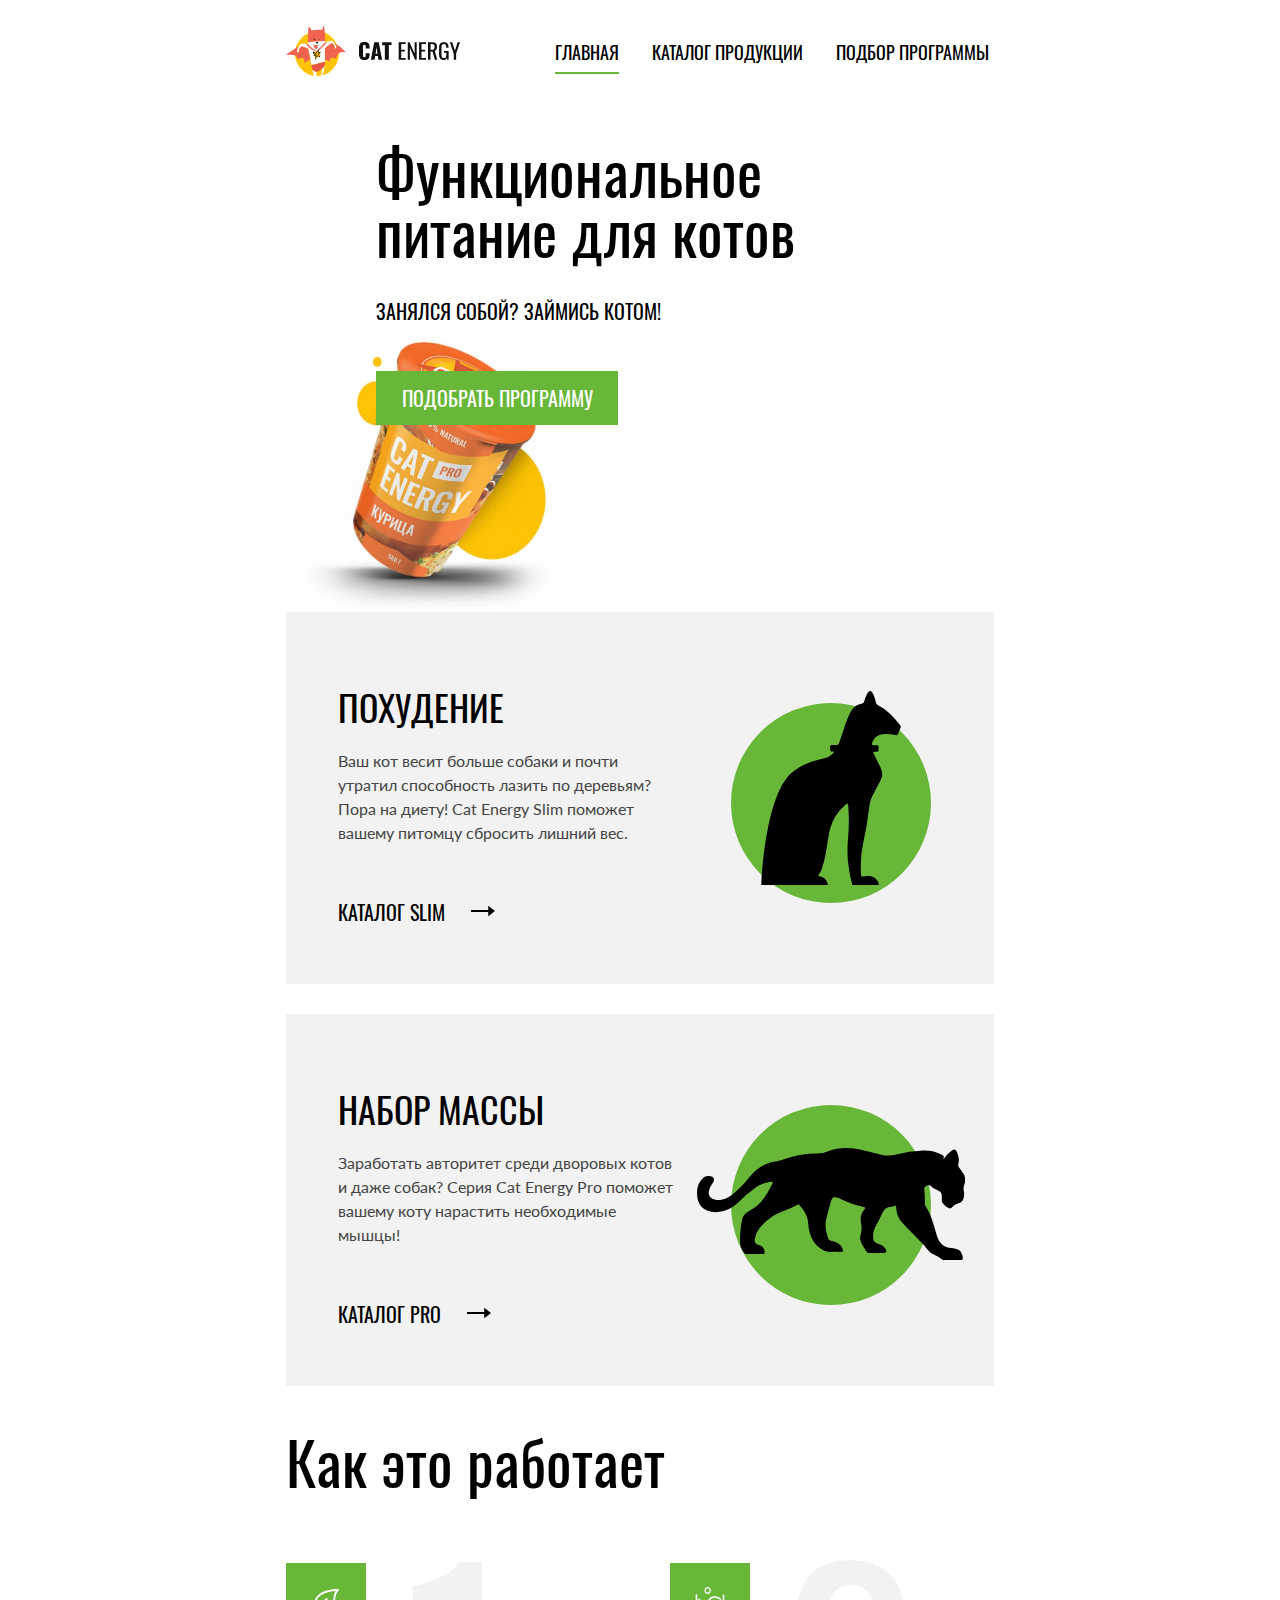
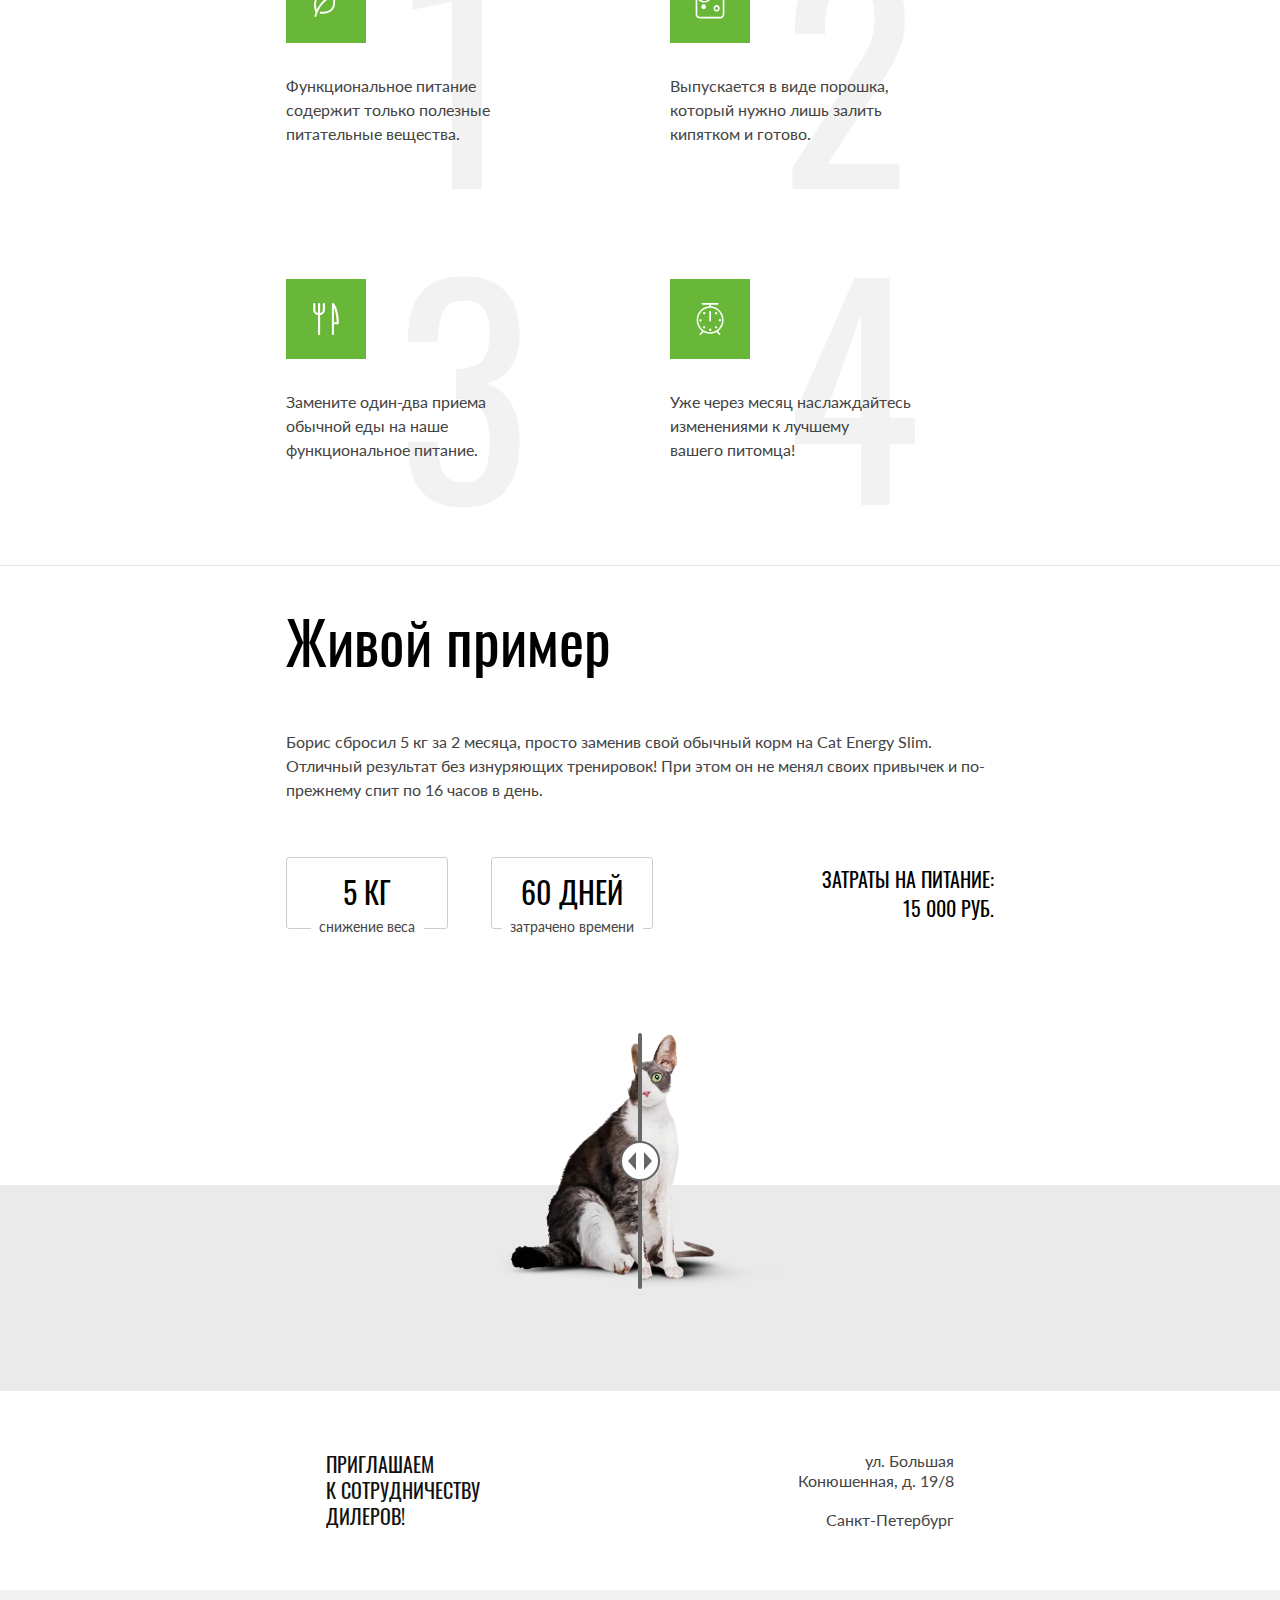
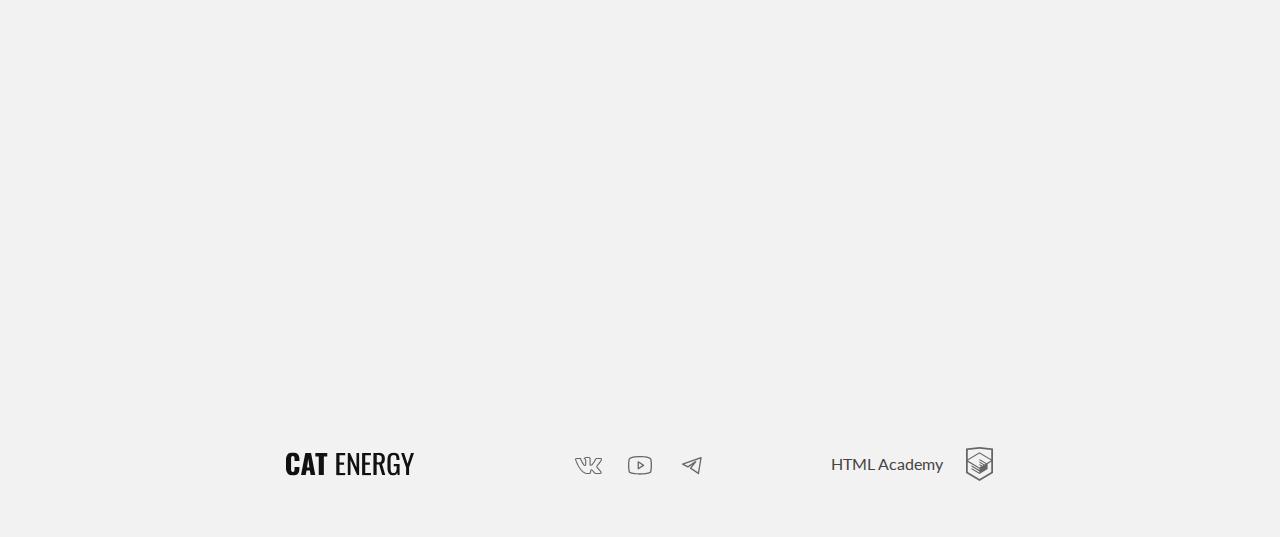
==== commit 5fd99548: "Deploying to gh-pages from @ MaksimDoronin/2389503-cat-energy-2@201fd0483d123ddb48532dec9a528f86d2b9" ====
--- a/index.html
+++ b/index.html
@@ -1,4 +1,4 @@
-<!DOCTYPE html><html class="page" lang="ru"><head><meta charset="utf-8"><meta name="viewport" content="width=device-width,initial-scale=1"><meta name="keywords" content="функциональное питание для котов, CAT Energy, здоровое питание для кошек, питание для активных котов, корм для поддержания веса котов, витамины для кошек, магазин кошачьего корма, сбалансированный корм для котов"><meta name="description" content="Интернет-магазин CAT Energy предлагает функциональное питание для котов. У нас вы найдете сбалансированные корма, которые поддерживают активность и здоровье вашего питомца. Подберите идеальный рацион для вашей кошки."><link rel="icon" href="favicon.ico"><link rel="icon" href="favicons/icon.svg" type="image/svg+xml"><link rel="apple-touch-icon" href="favicons/180.png"><link rel="manifest" href="manifest.webmanifest"><link rel="stylesheet" href="styles/styles.css"><title>CAT ENERGY: интернет магазин питания для котов</title><script src="scripts/index.js" defer="defer"></script></head><body class="page__body"><!-- Добавлением header- -nojs - реализация работы меню без JS --><header class="page__header header header--nojs"><div class="header__container"><div class="header__mobile-menu"><a class="header__logo-link" href="index.html"><picture><source media="(min-width: 1440px)" width="70" height="59" type="image/svg+xml" srcset="images/logo-desktop.svg"><source media="(min-width: 768px)" width="60" height="50" type="image/svg+xml" srcset="images/logo-tablet.svg"><img class="header__logo-pic-mobile" src="images/logo-mobile.svg" width="33" height="38" alt="Логотип сайта Кэт Энерджи"></picture><img class="header__logo-text" src="images/logo-text.svg" width="101" height="18" alt="Логотип в виде текста"> </a><!-- header__toggle- -closed - закрытое состояние меню  --><!-- header__toggle- -opened - открытое состояние меню --> <button class="header__toggle header__toggle--closed" type="button"><span class="visually-hidden">Расскрытие главного меню</span></button></div><!-- header__main-menu- -closed - состояние меню по-умолчанию --><!-- header__main-menu- -opened - открытое состояние меню --><nav class="header__main-menu header__main-menu--closed"><ul class="header__main-menu-list"><li class="header__main-menu-item header__main-menu-item--active"><a class="header__main-menu-link" href="#">Главная</a></li><li class="header__main-menu-item"><a class="header__main-menu-link" href="catalog.html">Каталог продукции</a></li><li class="header__main-menu-item"><a class="header__main-menu-link" href="#">Подбор программы</a></li></ul></nav></div></header><main class="page__main"><section class="page__promo promo"><div class="promo__container"><h1 class="visually-hidden">Интернет-магазин товаров для котов Cat energy</h1><div class="promo__text-wrapper"><h2 class="promo__title">Функциональное питание&nbsp;для&nbsp;котов</h2><p class="promo__lead">Занялся собой? Займись котом!</p></div><div class="promo__image-wrapper"><picture><source width="552" height="499" type="image/png" media="(min-width: 1440px)" srcset="images/index-can@1x.png, images/index-can@2x.png 2x"><source width="709" height="609" type="image/png" media="(min-width: 768px)" srcset="images/index-can-tablet-1@1x.png, images/index-can-tablet-1@2x.png 2x"><img class="promo__image" src="images/index-can-mobile-1@1x.png" srcset="images/index-can-mobile-1@2x.png 2x" width="280" height="270" alt="Банка с едой Кэт энерджи Про с курицей и весом 500 грамм"></picture></div><a class="promo__link button" href="#">Подобрать&nbsp;программу</a></div></section><section class="page__programms programms"><div class="programms__container"><h2 class="visually-hidden">Варианты программ питания</h2><ul class="programms__list"><li class="programms__card programms__card--cat-slim"><h3 class="programms__title">Похудение</h3><p class="programms__text">Ваш кот весит больше собаки и почти утратил способность лазить по деревьям? Пора на диету! Cat Energy Slim поможет вашему питомцу сбросить лишний вес.</p><a class="programms__link" href="#"><span class="programms__link-text">Каталог slim</span></a></li><li class="programms__card programms__card--cat-pro"><h3 class="programms__title">Набор массы</h3><p class="programms__text">Заработать авторитет среди дворовых котов и даже собак? Серия Cat Energy Pro поможет вашему коту нарастить необходимые мышцы!</p><a class="programms__link" href="#"><span class="programms__link-text">Каталог pro</span></a></li></ul></div></section><section class="page__features features"><div class="features__container"><h2 class="features__title">Как это работает</h2><ul class="features__list"><li class="features__item features__item--leaf"><p class="features__desc">Функциональное питание содержит только полезные питательные вещества.</p></li><li class="features__item features__item--powder"><p class="features__desc">Выпускается в виде порошка, который нужно лишь залить кипятком и готово.</p></li><li class="features__item features__item--eat"><p class="features__desc">Замените один-два приема обычной еды на наше функциональное питание.</p></li><li class="features__item features__item--clock"><p class="features__desc">Уже через месяц наслаждайтесь изменениями к лучшему вашего&nbsp;питомца!</p></li></ul></div></section><section class="page__example example"><div class="example__container"><h2 class="example__title">Живой&nbsp;пример</h2><p class="example__description">Борис сбросил 5 кг за 2 месяца, просто заменив свой обычный корм на Cat Energy Slim. Отличный результат без&nbsp;изнуряющих тренировок! При этом он не менял своих привычек и по-прежнему спит по 16 часов в день.</p><div class="example__data-wrapper"><div class="example__modules-wrapper"><p class="example__module"><span class="example__module-value">5 кг</span> <span class="example__module-desc">снижение веса</span></p><p class="example__module"><span class="example__module-value">60 ДНЕЙ</span> <span class="example__module-desc">затрачено времени</span></p></div><p class="example__meta"><span class="example__value">Затраты на питание:</span> <span class="example__desc">15 000 РУБ.</span></p></div><div class="example__slider"><div class="example__slider-wrapper"><div class="example__slider-image-before-container"><picture><source type="image/png" width="560" height="512" media="(min-width: 768px)" srcset="images/tablet-before@1x.png, images/tablet-before@2x.png 2x"><img class="example__slider-image" src="images/mobile-before@1x.png" srcset="images/mobile-before@2x.png 2x" width="280" height="256" alt="Жирный кот"></picture></div><div class="example__slider-image-after-container"><picture><source type="image/png" width="560" height="512" media="(min-width: 768px)" srcset="images/tablet-after@1x.png, images/tablet-after@2x.png 2x"><img class="example__slider-image" src="images/mobile-after@1x.png" srcset="images/mobile-after@2x.png 2x" width="280" height="256" alt="Стройный кот"></picture></div><button class="example__slider-control" type="button"><span class="visually-hidden">Ползунок</span></button></div></div></div></section><!-- contacts- -nojs - интерактивная карта без JavaScript показывает статичную картинку с картой. --><section class="page__contacts contacts"><div class="contacts__container"><h2 class="visually-hidden">Контактная информация</h2><div class="contacts__text-wrapper"><p class="contacts__text">Приглашаем к&nbsp;сотрудничеству дилеров!</p><address class="contacts__address"><p class="contacts__street">ул. Большая Конюшенная,&nbsp;д.&nbsp;19/8</p><p class="contacts__city">Санкт-Петербург</p></address></div></div><div class="contacts__location"><div class="contacts__location-img-container"><picture><source type="image/png" width="1440" height="400" media="(min-width: 1440px)" srcset="images/location-nojs-desktop@1x.png, images/location-nojs-desktop@2x.png 2x"><source type="image/png" width="768" height="400" media="(min-width: 768px)" srcset="images/location-nojs-tablet@1x.png, images/location-nojs-tablet@2x.png 2x"><img class="contacts__location-img" src="images/location-nojs-mobile@1x.png" srcset="images/location-nojs-mobile@2x.png 2x" width="320" height="362" alt="Офис компании по адресу ул. Большая Конюшенная,д. 19/8, Санкт-Петербург "></picture></div><iframe class="contacts__map" src="https://www.google.com/maps/embed?pb=!1m18!1m12!1m3!1d999.3018932052187!2d30.322001543851233!3d59.93871649586165!2m3!1f0!2f0!3f0!3m2!1i1024!2i768!4f13.1!3m3!1m2!1s0x4696310fca145cc1%3A0x42b32648d8238007!2z0JHQvtC70YzRiNCw0Y8g0JrQvtC90Y7RiNC10L3QvdCw0Y8g0YPQuy4sIDE5LzgsINCh0LDQvdC60YIt0J_QtdGC0LXRgNCx0YPRgNCzLCAxOTExODY!5e0!3m2!1sru!2sru!4v1738828093282!5m2!1sru!2sru" width="320" height="362" allowfullscreen title="Офис компании по адресу ул. Большая Конюшенная,д. 19/8, Санкт-Петербург"></iframe></div></section></main><footer class="page__footer footer"><div class="footer__container"><a class="footer__logo-link" href="index.html"><svg class="footer__logo-text" width="128" height="24" viewBox="0 0 101 18" fill="currentColor"><g clip-path="url(#a)"><path d="M1.26 16.54a6.86 6.86 0 0 1-1.26-4.3v-6.4c-.1-1.54.3-3.08 1.19-4.38.86-1 2.2-1.46 4.18-1.46 1.98 0 3.24.46 4.03 1.3a5.42 5.42 0 0 1 1.19 3.78v1.54h-3.87v-1.77a3.7 3.7 0 0 0-.24-1.54 1.16 1.16 0 0 0-1.1-.62c-.56 0-.95.16-1.11.54a4.85 4.85 0 0 0-.24 1.7v8.22c-.04.56.07 1.12.32 1.62.15.38.55.54 1.1.54.56 0 .87-.16 1.03-.54.18-.52.26-1.07.24-1.62v-1.84h3.87v1.54a5.77 5.77 0 0 1-1.19 3.84c-.79.93-2.13 1.39-4.03 1.39-1.9-.08-3.32-.54-4.1-1.54Zm13.99-16.31h4.5l3.33 17.54h-3.64l-.63-3.7h-2.6l-.64 3.7h-3.72l3.4-17.54Zm3.24 11.54-.95-6.85-.94 6.85h1.9Zm7.35-8.62h-2.68v-2.92h9.4v2.85h-2.69v14.69h-4.03v-14.62Zm13.91-2.92h6.96v1.85h-4.5v5.77h3.63v1.77h-3.64v6.46h4.5v1.77h-7.03v-17.62h.08Zm9.01 0h1.74l5.14 11.62v-11.62h2.05v17.54h-1.58l-5.21-12v12h-2.14v-17.54Zm11.3 0h6.96v1.85h-4.5v5.77h3.63v1.77h-3.64v6.46h4.5v1.77h-6.95v-17.62Zm9.01 0h3.64c1.43-.1 2.85.28 4.03 1.08.87.69 1.26 1.92 1.26 3.54 0 2.23-.7 3.61-2.21 4.07l2.53 8.77h-2.45l-2.37-8.23h-1.98v8.23h-2.53v-17.46h.08Zm3.48 7.54c.81.06 1.63-.15 2.3-.62.47-.38.7-1.15.7-2.3a4.85 4.85 0 0 0-.23-1.7 2.04 2.04 0 0 0-.87-.92 3.69 3.69 0 0 0-1.74-.3h-1.1v5.76h.94v.08Zm8.61 8.69a7.61 7.61 0 0 1-1.1-4.46v-5.85c-.02-1.11.11-2.22.4-3.3.26-.81.78-1.51 1.5-2 .88-.51 1.9-.75 2.92-.7 1.66 0 2.84.39 3.55 1.23a5.77 5.77 0 0 1 1.11 3.85v.62h-2.37v-.54c0-.65-.05-1.29-.16-1.93-.06-.4-.3-.76-.63-1a2.5 2.5 0 0 0-1.5-.38 2.42 2.42 0 0 0-1.58.46 1.75 1.75 0 0 0-.63 1.23c-.1.69-.16 1.38-.16 2.08v6.54c-.06 1 .1 2 .47 2.92.32.62.95.85 1.9.85a1.96 1.96 0 0 0 1.89-.93 6.9 6.9 0 0 0 .56-3.07v-1.23h-2.3v-1.77h4.59v8.69h-1.58l-.24-2c-.2.67-.64 1.25-1.22 1.66-.6.4-1.3.6-2.02.57a4.05 4.05 0 0 1-3.4-1.54Zm13.52-4.84-3.87-11.31h2.37l2.76 8.46 2.69-8.46h2.37l-3.87 11.3v6.16h-2.37v-6.15h-.08Z"/></g><defs><clippath id="a"><path fill="#fff" d="M0 0h101v18h-101z"/></clippath></defs></svg> <span class="visually-hidden">Текстовый логотип Кэт Энерджи</span></a><ul class="footer__socials socials"><li class="socials__item"><a class="socials__link" href="https://vk.com/htmlacademy" target="_blank" rel="noreferrer noopener"><svg class="socials__icon" width="28" height="22"><use href="icons/stack.svg#icon-vkontakte"></use></svg> <span class="visually-hidden">Вконтакте</span></a></li><li class="socials__item"><a class="socials__link" href="#" target="_blank" rel="noreferrer noopener"><svg class="socials__icon" width="28" height="22"><use href="icons/stack.svg#icon-youtube"></use></svg> <span class="visually-hidden">Ютьюб</span></a></li><li class="socials__item"><a class="socials__link" href="#" target="_blank" rel="noreferrer noopener"><svg class="socials__icon" width="28" height="22"><use href="icons/stack.svg#icon-telegram"></use></svg> <span class="visually-hidden">Телеграм</span></a></li></ul><a class="footer__copyright-link" href="https://htmlacademy.ru/intensive/adaptive"><p class="footer__copyright">HTML&nbsp;Academy</p><svg class="footer__copyright-icon" width="27" height="34"><use href="icons/stack.svg#logo-htmlacademy"></use></svg></a></div></footer><script>let headerNojs = document.querySelector('.header');
+<!DOCTYPE html><html class="page" lang="ru"><head><meta charset="utf-8"><meta name="viewport" content="width=device-width,initial-scale=1"><meta name="keywords" content="функциональное питание для котов, CAT Energy, здоровое питание для кошек, питание для активных котов, корм для поддержания веса котов, витамины для кошек, магазин кошачьего корма, сбалансированный корм для котов"><meta name="description" content="Интернет-магазин CAT Energy предлагает функциональное питание для котов. У нас вы найдете сбалансированные корма, которые поддерживают активность и здоровье вашего питомца. Подберите идеальный рацион для вашей кошки."><link rel="icon" href="favicon.ico"><link rel="icon" href="favicons/icon.svg" type="image/svg+xml"><link rel="apple-touch-icon" href="favicons/180.png"><link rel="manifest" href="manifest.webmanifest"><link rel="stylesheet" href="styles/styles.css"><title>CAT ENERGY: интернет магазин питания для котов</title><script src="scripts/index.js" defer="defer"></script></head><body class="page__body"><!-- Добавлением header- -nojs - реализация работы меню без JS --><header class="page__header header header--nojs"><div class="header__container"><div class="header__mobile-menu"><a class="header__logo-link" href="index.html"><picture><source media="(min-width: 1440px)" width="70" height="59" type="image/svg+xml" srcset="images/logo-desktop.svg"><source media="(min-width: 768px)" width="60" height="50" type="image/svg+xml" srcset="images/logo-tablet.svg"><img class="header__logo-pic-mobile" src="images/logo-mobile.svg" width="33" height="38" alt="Логотип сайта Кэт Энерджи"></picture><img class="header__logo-text" src="images/logo-text.svg" width="101" height="18" alt="Логотип в виде текста"> </a><!-- header__toggle- -closed - закрытое состояние меню  --><!-- header__toggle- -opened - открытое состояние меню --> <button class="header__toggle header__toggle--closed" type="button"><span class="visually-hidden">Расскрытие главного меню</span></button></div><!-- header__main-menu- -closed - состояние меню по-умолчанию --><!-- header__main-menu- -opened - открытое состояние меню --><nav class="header__main-menu header__main-menu--closed"><ul class="header__main-menu-list"><li class="header__main-menu-item header__main-menu-item--active"><a class="header__main-menu-link" href="#">Главная</a></li><li class="header__main-menu-item"><a class="header__main-menu-link" href="catalog.html">Каталог продукции</a></li><li class="header__main-menu-item"><a class="header__main-menu-link" href="#">Подбор программы</a></li></ul></nav></div></header><main class="page__main"><section class="page__promo promo"><div class="promo__container"><h1 class="visually-hidden">Интернет-магазин товаров для котов Cat energy</h1><div class="promo__text-wrapper"><h2 class="promo__title">Функциональное питание&nbsp;для&nbsp;котов</h2><p class="promo__lead">Занялся собой? Займись котом!</p></div><div class="promo__image-wrapper"><picture><source type="image/webP" media="(min-width: 1440px)" srcset="images/index-can@1x.webp, images/index-can@2x.webp 2x"><source type="image/webP" media="(min-width: 768px)" srcset="images/index-can-tablet-1@1x.webp, images/index-can-tablet-1@2x.webp 2x"><source type="image/webP" srcset="images/index-can-mobile-1@1x.webp, images/index-can-mobile-1@2x.webp 2x"><source width="552" height="499" type="image/png" media="(min-width: 1440px)" srcset="images/index-can@1x.png, images/index-can@2x.png 2x"><source width="709" height="609" type="image/png" media="(min-width: 768px)" srcset="images/index-can-tablet-1@1x.png, images/index-can-tablet-1@2x.png 2x"><img class="promo__image" src="images/index-can-mobile-1@1x.png" srcset="images/index-can-mobile-1@2x.png 2x" width="280" height="270" alt="Банка с едой Кэт энерджи Про с курицей и весом 500 грамм"></picture></div><a class="promo__link button" href="#">Подобрать&nbsp;программу</a></div></section><section class="page__programms programms"><div class="programms__container"><h2 class="visually-hidden">Варианты программ питания</h2><ul class="programms__list"><li class="programms__card programms__card--cat-slim"><h3 class="programms__title">Похудение</h3><p class="programms__text">Ваш кот весит больше собаки и почти утратил способность лазить по деревьям? Пора на диету! Cat Energy Slim поможет вашему питомцу сбросить лишний вес.</p><a class="programms__link" href="#"><span class="programms__link-text">Каталог slim</span></a></li><li class="programms__card programms__card--cat-pro"><h3 class="programms__title">Набор массы</h3><p class="programms__text">Заработать авторитет среди дворовых котов и даже собак? Серия Cat Energy Pro поможет вашему коту нарастить необходимые мышцы!</p><a class="programms__link" href="#"><span class="programms__link-text">Каталог pro</span></a></li></ul></div></section><section class="page__features features"><div class="features__container"><h2 class="features__title">Как это работает</h2><ul class="features__list"><li class="features__item features__item--leaf"><p class="features__desc">Функциональное питание содержит только полезные питательные вещества.</p></li><li class="features__item features__item--powder"><p class="features__desc">Выпускается в виде порошка, который нужно лишь залить кипятком и готово.</p></li><li class="features__item features__item--eat"><p class="features__desc">Замените один-два приема обычной еды на наше функциональное питание.</p></li><li class="features__item features__item--clock"><p class="features__desc">Уже через месяц наслаждайтесь изменениями к лучшему вашего&nbsp;питомца!</p></li></ul></div></section><section class="page__example example"><div class="example__container"><h2 class="example__title">Живой&nbsp;пример</h2><p class="example__description">Борис сбросил 5 кг за 2 месяца, просто заменив свой обычный корм на Cat Energy Slim. Отличный результат без&nbsp;изнуряющих тренировок! При этом он не менял своих привычек и по-прежнему спит по 16 часов в день.</p><div class="example__data-wrapper"><div class="example__modules-wrapper"><p class="example__module"><span class="example__module-value">5 кг</span> <span class="example__module-desc">снижение веса</span></p><p class="example__module"><span class="example__module-value">60 ДНЕЙ</span> <span class="example__module-desc">затрачено времени</span></p></div><p class="example__meta"><span class="example__value">Затраты на питание:</span> <span class="example__desc">15 000 РУБ.</span></p></div><div class="example__slider"><div class="example__slider-wrapper"><div class="example__slider-image-before-container"><picture><source type="image/webP" media="(min-width: 768px)" srcset="images/tablet-before@1x.webp, images/tablet-before@2x.webp 2x"><source type="image/webP" srcset="images/mobile-before@1x.webp, images/mobile-before@2x.webp 2x"><source type="image/png" width="560" height="512" media="(min-width: 768px)" srcset="images/tablet-before@1x.png, images/tablet-before@2x.png 2x"><img class="example__slider-image" src="images/mobile-before@1x.png" srcset="images/mobile-before@2x.png 2x" width="280" height="256" alt="Жирный кот"></picture></div><div class="example__slider-image-after-container"><picture><source type="image/webP" media="(min-width: 768px)" srcset="images/tablet-after@1x.webp, images/tablet-after@2x.webp 2x"><source type="image/webP" srcset="images/mobile-after@1x.webp, images/mobile-after@2x.webp 2x"><source type="image/png" width="560" height="512" media="(min-width: 768px)" srcset="images/tablet-after@1x.png, images/tablet-after@2x.png 2x"><img class="example__slider-image" src="images/mobile-after@1x.png" srcset="images/mobile-after@2x.png 2x" width="280" height="256" alt="Стройный кот"></picture></div><button class="example__slider-control" type="button"><span class="visually-hidden">Ползунок</span></button></div></div></div></section><!-- contacts- -nojs - интерактивная карта без JavaScript показывает статичную картинку с картой. --><section class="page__contacts contacts"><div class="contacts__container"><h2 class="visually-hidden">Контактная информация</h2><div class="contacts__text-wrapper"><p class="contacts__text">Приглашаем к&nbsp;сотрудничеству дилеров!</p><address class="contacts__address"><p class="contacts__street">ул. Большая Конюшенная,&nbsp;д.&nbsp;19/8</p><p class="contacts__city">Санкт-Петербург</p></address></div></div><div class="contacts__location"><div class="contacts__location-img-container"><picture><source type="image/webP" media="(min-width: 1440px)" srcset="images/location-nojs-desktop@1x.webp, images/location-nojs-desktop@2x.webp 2x"><source type="image/webP" media="(min-width: 768px)" srcset="images/location-nojs-tablet@1x.webp, images/location-nojs-tablet@2x.webp 2x"><source type="image/webP" srcset="images/location-nojs-mobile@1x.webp, images/location-nojs-mobile@2x.webp 2x"><source type="image/png" width="1440" height="400" media="(min-width: 1440px)" srcset="images/location-nojs-desktop@1x.png, images/location-nojs-desktop@2x.png 2x"><source type="image/png" width="768" height="400" media="(min-width: 768px)" srcset="images/location-nojs-tablet@1x.png, images/location-nojs-tablet@2x.png 2x"><img class="contacts__location-img" src="images/location-nojs-mobile@1x.png" srcset="images/location-nojs-mobile@2x.png 2x" width="320" height="362" alt="Офис компании по адресу ул. Большая Конюшенная,д. 19/8, Санкт-Петербург "></picture></div><iframe class="contacts__map" src="https://www.google.com/maps/embed?pb=!1m18!1m12!1m3!1d999.3018932052187!2d30.322001543851233!3d59.93871649586165!2m3!1f0!2f0!3f0!3m2!1i1024!2i768!4f13.1!3m3!1m2!1s0x4696310fca145cc1%3A0x42b32648d8238007!2z0JHQvtC70YzRiNCw0Y8g0JrQvtC90Y7RiNC10L3QvdCw0Y8g0YPQuy4sIDE5LzgsINCh0LDQvdC60YIt0J_QtdGC0LXRgNCx0YPRgNCzLCAxOTExODY!5e0!3m2!1sru!2sru!4v1738828093282!5m2!1sru!2sru" width="320" height="362" allowfullscreen title="Офис компании по адресу ул. Большая Конюшенная,д. 19/8, Санкт-Петербург"></iframe></div></section></main><footer class="page__footer footer"><div class="footer__container"><a class="footer__logo-link" href="index.html"><svg class="footer__logo-text" width="128" height="24" viewBox="0 0 101 18" fill="currentColor"><g clip-path="url(#a)"><path d="M1.26 16.54a6.86 6.86 0 0 1-1.26-4.3v-6.4c-.1-1.54.3-3.08 1.19-4.38.86-1 2.2-1.46 4.18-1.46 1.98 0 3.24.46 4.03 1.3a5.42 5.42 0 0 1 1.19 3.78v1.54h-3.87v-1.77a3.7 3.7 0 0 0-.24-1.54 1.16 1.16 0 0 0-1.1-.62c-.56 0-.95.16-1.11.54a4.85 4.85 0 0 0-.24 1.7v8.22c-.04.56.07 1.12.32 1.62.15.38.55.54 1.1.54.56 0 .87-.16 1.03-.54.18-.52.26-1.07.24-1.62v-1.84h3.87v1.54a5.77 5.77 0 0 1-1.19 3.84c-.79.93-2.13 1.39-4.03 1.39-1.9-.08-3.32-.54-4.1-1.54Zm13.99-16.31h4.5l3.33 17.54h-3.64l-.63-3.7h-2.6l-.64 3.7h-3.72l3.4-17.54Zm3.24 11.54-.95-6.85-.94 6.85h1.9Zm7.35-8.62h-2.68v-2.92h9.4v2.85h-2.69v14.69h-4.03v-14.62Zm13.91-2.92h6.96v1.85h-4.5v5.77h3.63v1.77h-3.64v6.46h4.5v1.77h-7.03v-17.62h.08Zm9.01 0h1.74l5.14 11.62v-11.62h2.05v17.54h-1.58l-5.21-12v12h-2.14v-17.54Zm11.3 0h6.96v1.85h-4.5v5.77h3.63v1.77h-3.64v6.46h4.5v1.77h-6.95v-17.62Zm9.01 0h3.64c1.43-.1 2.85.28 4.03 1.08.87.69 1.26 1.92 1.26 3.54 0 2.23-.7 3.61-2.21 4.07l2.53 8.77h-2.45l-2.37-8.23h-1.98v8.23h-2.53v-17.46h.08Zm3.48 7.54c.81.06 1.63-.15 2.3-.62.47-.38.7-1.15.7-2.3a4.85 4.85 0 0 0-.23-1.7 2.04 2.04 0 0 0-.87-.92 3.69 3.69 0 0 0-1.74-.3h-1.1v5.76h.94v.08Zm8.61 8.69a7.61 7.61 0 0 1-1.1-4.46v-5.85c-.02-1.11.11-2.22.4-3.3.26-.81.78-1.51 1.5-2 .88-.51 1.9-.75 2.92-.7 1.66 0 2.84.39 3.55 1.23a5.77 5.77 0 0 1 1.11 3.85v.62h-2.37v-.54c0-.65-.05-1.29-.16-1.93-.06-.4-.3-.76-.63-1a2.5 2.5 0 0 0-1.5-.38 2.42 2.42 0 0 0-1.58.46 1.75 1.75 0 0 0-.63 1.23c-.1.69-.16 1.38-.16 2.08v6.54c-.06 1 .1 2 .47 2.92.32.62.95.85 1.9.85a1.96 1.96 0 0 0 1.89-.93 6.9 6.9 0 0 0 .56-3.07v-1.23h-2.3v-1.77h4.59v8.69h-1.58l-.24-2c-.2.67-.64 1.25-1.22 1.66-.6.4-1.3.6-2.02.57a4.05 4.05 0 0 1-3.4-1.54Zm13.52-4.84-3.87-11.31h2.37l2.76 8.46 2.69-8.46h2.37l-3.87 11.3v6.16h-2.37v-6.15h-.08Z"/></g><defs><clippath id="a"><path fill="#fff" d="M0 0h101v18h-101z"/></clippath></defs></svg> <span class="visually-hidden">Текстовый логотип Кэт Энерджи</span></a><ul class="footer__socials socials"><li class="socials__item"><a class="socials__link" href="https://vk.com/htmlacademy" target="_blank" rel="noreferrer noopener"><svg class="socials__icon" width="28" height="22"><use href="icons/stack.svg#icon-vkontakte"></use></svg> <span class="visually-hidden">Вконтакте</span></a></li><li class="socials__item"><a class="socials__link" href="#" target="_blank" rel="noreferrer noopener"><svg class="socials__icon" width="28" height="22"><use href="icons/stack.svg#icon-youtube"></use></svg> <span class="visually-hidden">Ютьюб</span></a></li><li class="socials__item"><a class="socials__link" href="#" target="_blank" rel="noreferrer noopener"><svg class="socials__icon" width="28" height="22"><use href="icons/stack.svg#icon-telegram"></use></svg> <span class="visually-hidden">Телеграм</span></a></li></ul><a class="footer__copyright-link" href="https://htmlacademy.ru/intensive/adaptive"><p class="footer__copyright">HTML&nbsp;Academy</p><svg class="footer__copyright-icon" width="27" height="34"><use href="icons/stack.svg#logo-htmlacademy"></use></svg></a></div></footer><script>let headerNojs = document.querySelector('.header');
     let mainMenu = document.querySelector('.header__main-menu');
     let navToggle = document.querySelector('.header__toggle');
     headerNojs.classList.remove('header--nojs');
--- a/styles/styles.css
+++ b/styles/styles.css
@@ -1 +1 @@
-@font-face{font-family:Lato;font-weight:400;font-style:normal;font-display:swap;src:url(../fonts/lato/Lato-Regular.woff2)format("woff2")}@font-face{font-family:Oswald;font-weight:400;font-style:normal;font-display:swap;src:url(../fonts/oswald/oswaldregular.woff2)format("woff2")}*,:before,:after{box-sizing:border-box}body{color:#000;background-color:#fff;margin:0;font-family:Lato,Arial,sans-serif;font-size:14px;font-weight:400;line-height:18px}.visually-hidden{-webkit-clip-path:inset(50%);clip-path:inset(50%);white-space:nowrap;width:1px;height:1px;position:absolute;overflow:hidden}.button{color:#fff;text-transform:uppercase;text-align:center;cursor:pointer;background-color:#68b738;border:none;padding:0;font-family:Oswald,Arial,sans-serif;font-size:16px;font-weight:400;line-height:20px;text-decoration:none;display:inline-block}.button:hover{background-color:#5eaa2f}.button:active{color:#ffffff4d;background-color:#5eaa2f}.button--secondary{color:#444;background-color:#f2f2f2}.button--secondary:hover{background-color:#ebebeb}.button--secondary:active{color:#444;background-color:#ebebeb}@media (width>=1440px){.page__body{position:relative}}.page__header{min-height:65px;padding-top:13px;padding-bottom:14px}@media (width>=768px){.page__header{margin-bottom:65px;padding-top:26px;padding-bottom:0}}@media (width>=1440px){.page__header{margin-bottom:0;padding-top:55px;padding-bottom:29px}}.page__promo{margin-bottom:20px}@media (width>=768px){.page__promo{margin-bottom:0}}@media (width>=1440px){.page__promo{margin-bottom:82px}}.page__programms{margin-bottom:20px}@media (width>=768px){.page__programms{margin-bottom:45px}}@media (width>=1440px){.page__programms{margin-bottom:71px}}.page__catalog{margin-bottom:25px}@media (width>=768px){.page__catalog{margin-bottom:74px}}@media (width>=1440px){.page__catalog{margin-bottom:71px}}.page__features{margin-bottom:49px}@media (width>=768px){.page__features{border-bottom:1px solid #e6e6e6;margin-bottom:0;padding-bottom:46px}}@media (width>=1440px){.page__features{border-bottom:none;margin-bottom:69px;padding-bottom:0}}.page__example{padding-top:26px;padding-bottom:40px}@media (width>=768px){.page__example{padding-top:44px;padding-bottom:102px}}@media (width>=1440px){.page__example{padding-top:0;padding-bottom:74px}}.page__subscribe{padding-top:40px;padding-bottom:40px}@media (width>=768px){.page__subscribe{padding-top:80px;padding-bottom:80px}}@media (width>=1440px){.page__subscribe{padding-top:96px;padding-bottom:104px}}.page__footer{padding-top:20px;padding-bottom:40px}@media (width>=768px){.page__footer{padding-top:55px;padding-bottom:55px}}@media (width>=1440px){.page__footer{padding-top:66px;padding-bottom:66px}}.header{color:#000;background-color:#fff;position:relative}@media (width>=768px){.header{border:none}}@media (width>=1440px){.header{position:static}}.header--catalog-desktop{border-bottom:1px solid #d9d9d9}@media (width>=768px){.header--catalog-desktop{border-bottom:none}}.header--catalog-desktop .header__logo-link{align-items:flex-start}.header--catalog-desktop .header__logo-text{margin-top:12px}@media (width>=768px){.header--catalog-desktop .header__logo-text{margin-top:14px}}@media (width>=1440px){.header--catalog-desktop{margin-bottom:45px}.header--catalog-desktop .header__logo-text{margin-top:19px}.header--catalog-desktop .header__main-menu{background-color:inherit}.header--catalog-desktop .header__main-menu-item--active:before{background-color:#68b738}.header--catalog-desktop .header__main-menu-link{color:#000}.header--catalog-desktop .header__main-menu-link:hover{opacity:.6}.header--catalog-desktop .header__main-menu-link:active{opacity:.3}}@media (width<=767px){.header--nojs .header__toggle{display:none}.header--nojs .header__container{display:block}.header--nojs .header__mobile-menu{margin-bottom:14px}.header--nojs .header__main-menu{margin-bottom:-14px;display:block;position:relative;top:auto}.header__toggle--closed{background-color:#0000;background-image:url(../icons/stack.svg#icon-burger);background-size:24px 24px}.header__toggle--opened{background-image:url(../icons/stack.svg#icon-close);background-size:18px 18px;width:18px;height:18px}.header__main-menu--opened{width:100%;position:absolute;top:66px;left:0}.header__main-menu--closed{display:none}}.header__container{align-items:center;width:280px;margin:0 auto;display:flex}@media (width>=768px){.header__container{justify-content:flex-start;align-items:flex-start;gap:94px;width:708px;margin:0 auto}}@media (width>=1440px){.header__container{justify-content:space-between;width:1220px;margin:0 auto}}.header__mobile-menu{justify-content:space-between;align-items:center;width:100%;padding-right:1px;display:flex}@media (width>=768px){.header__mobile-menu{justify-content:flex-start;align-self:flex-start;width:auto}}@media (width>=1440px){.header__mobile-menu{z-index:5}}.header__logo-link{color:#111;align-items:center;gap:56px;text-decoration:none;display:flex}@media (width>=768px){.header__logo-link{gap:13px}}@media (width>=1440px){.header__logo-link{gap:14px}}.header__logo-link:hover{opacity:.8}.header__logo-link:active{opacity:.6}.header__logo-pic-mobile{display:block}@media (width>=1440px){.header__logo-text{width:118px;height:21px}}.header__toggle{background-color:inherit;cursor:pointer;background-position:50%;background-repeat:no-repeat;border:none;width:24px;height:24px;padding:0}@media (width>=768px){.header__toggle{display:none}}.header__main-menu{color:#000;z-index:10;background-color:#fff}@media (width>=768px){.header__main-menu{width:436px;margin-top:14px}}@media (width>=1440px){.header__main-menu{background-color:#0000;width:475px;margin-top:15px}}.header__main-menu-list{text-align:center;flex-direction:column;margin:0;padding:0;list-style-type:none;display:flex}@media (width>=768px){.header__main-menu-list{flex-flow:wrap;gap:33px}}@media (width>=1440px){.header__main-menu-list{gap:32px}}.header__main-menu-item{border-top:1px solid #e6e6e6}.header__main-menu-item:last-child{border-bottom:1px solid #e6e6e6}@media (width>=768px){.header__main-menu-item:last-child,.header__main-menu-item{border:none}}.header__main-menu-item--active{position:relative}@media (width>=768px){.header__main-menu-item--active:before{content:"";background-color:#68b738;width:100%;height:2px;position:absolute;bottom:-10px;left:0;right:0}}@media (width>=1440px){.header__main-menu-item--active:before{background-color:#fff}}.header__main-menu-link{color:#000;text-transform:uppercase;min-height:65px;padding:22px 20px;font-family:Oswald,Arial,sans-serif;font-size:20px;font-weight:400;line-height:20px;text-decoration:none;display:block}.header__main-menu-link:hover{opacity:.6}.header__main-menu-link:active{opacity:.3}@media (width>=768px){.header__main-menu-link{min-height:auto;padding:0;font-size:18px;line-height:24px}}@media (width>=1440px){.header__main-menu-link{color:#fff;font-size:20px;line-height:30px}}.header__navigation{display:none;position:relative}@media (width>=768px){.header__navigation{display:block}}.header__navigation-show{display:block}.header__navigation-list{text-align:center;flex-direction:column;width:100%;margin:0;padding:0;list-style-type:none;display:flex;position:absolute;top:0}@media (width>=768px){.header__navigation-list{flex-direction:row;max-width:500px;position:static}}@media (width>=1440px){.header__navigation-list{justify-content:flex-end;width:550px}}.header__navigation-link{color:#000;text-transform:uppercase;font-family:Oswald,Arial,sans-serif;font-size:20px;font-weight:400;line-height:20px;text-decoration:none}.catalog{padding-top:27px}@media (width>=768px){.catalog{padding-top:0}.catalog__container{width:708px;margin:0 auto}}@media (width>=1440px){.catalog__container{width:1220px;margin:0 auto}}.catalog__title-wrapper{width:280px;margin:0 auto}@media (width>=768px){.catalog__title-wrapper{width:auto;margin:0}}.catalog__title{color:#000;margin:0 0 40px;font-family:Oswald,Arial,sans-serif;font-size:36px;font-weight:400;line-height:36px}@media (width>=768px){.catalog__title{margin-bottom:84px;font-size:60px;line-height:60px}}.catalog__list{margin:0;padding:0;list-style-type:none}@media (width>=768px){.catalog__list{flex-wrap:wrap;gap:60px;display:flex}}@media (width>=1440px){.catalog__list{gap:63px 80px}}.catalog__item{border-top:1px solid #ebebeb}@media (width>=768px){.catalog__item{border-top:none;width:324px}}@media (width>=1440px){.catalog__item{width:245px}}.catalog__item:last-child{border-bottom:1px solid #ebebeb}@media (width>=768px){.catalog__item:last-child{border-bottom:none}}@media (width>=1440px){.catalog__item:nth-child(4n){margin-right:0}}.product-card{min-height:209px;padding-top:20px;padding-bottom:24px}@media (width>=768px){.product-card{background-color:#f2f2f2;background-image:linear-gradient(#fff 80px,#f2f2f2 80px);min-height:511px;padding:10px 37px 40px}}@media (width>=1440px){.product-card{padding-left:38px;padding-right:38px}}.product-card__container{flex-direction:column;gap:17px;width:280px;margin:0 auto;display:flex;position:relative}@media (width>=768px){.product-card__container{gap:40px;width:100%;margin:0}}@media (width>=1440px){.product-card__container{gap:40px}}.product-card__content-wrapper{min-height:107px;display:flex}@media (width>=768px){.product-card__content-wrapper{flex-direction:column}}.product-card__image-wrapper{justify-content:center;align-items:center;width:140px;display:flex}@media (width>=768px){.product-card__image-wrapper{width:100%;min-height:210px;margin-bottom:22px}}@media (width>=1440px){.product-card__image-wrapper{margin-bottom:12px}}.product-card__info-wrapper{width:140px}@media (width>=768px){.product-card__info-wrapper{width:auto}}.product-card__image{display:block}.product-card__title-link{text-decoration:none}@media (width>=768px){.product-card__title-link{justify-content:center;margin-bottom:21px;display:flex}}@media (width>=1440px){.product-card__title-link{margin-bottom:23px}}.product-card__title{color:#222;text-transform:uppercase;max-width:76px;margin-top:0;margin-bottom:14px;font-family:Oswald,Arial,sans-serif;font-size:16px;font-weight:400;line-height:20px}@media (width>=768px){.product-card__title{text-align:center;max-width:135px;margin-bottom:0;font-size:20px;line-height:24px}}.product-card__desc-wrapper{display:block}@media (width>=1440px){.product-card__desc-wrapper{flex-direction:column;gap:14px;display:flex}}.product-card__desc{color:#444;justify-content:space-between;margin-top:0;margin-bottom:0;font-family:Lato,Arial,sans-serif;font-size:12px;font-weight:400;line-height:16px;display:flex;position:relative}@media (width>=768px){.product-card__desc{margin-bottom:10px;font-size:16px;line-height:20px}}@media (width>=1440px){.product-card__desc{margin-bottom:0}}@media (width>=768px){.product-card__desc:after{content:"";background-color:#cdcdcd;width:100%;height:1px;position:absolute;bottom:-5px;left:0}}@media (width>=1440px){.product-card__desc:after{bottom:-7px}}.product-card__desc:last-child{margin-bottom:0}.product-card__link{padding:10px 15px}.product-card.product-card--all{background-image:none;min-height:209px;padding-bottom:24px;display:flex}@media (width>=768px){.product-card.product-card--all{background-color:#fff;border:2px solid #f2f2f2;align-self:flex-end;min-height:429px;padding-bottom:40px}}@media (width>=1440px){.product-card.product-card--all{min-height:430px}}.product-card--all .product-card__container{align-self:flex-end;gap:19px}@media (width>=768px){.product-card--all .product-card__container{gap:81px}}@media (width>=1440px){.product-card--all .product-card__container{gap:90px}}.product-card--all .product-card__container:before{content:" ";background-color:#d3d3d3;width:30px;height:2px;position:absolute;top:-38px;left:calc(50% - 15px)}@media (width>=768px){.product-card--all .product-card__container:before{width:60px;top:-80px;left:calc(50% - 30px)}}@media (width>=1440px){.product-card--all .product-card__container:before{top:-70px}}.product-card--all .product-card__container:after{content:" ";background-color:#d3d3d3;width:30px;height:2px;position:absolute;top:-38px;left:calc(50% - 15px);transform:rotate(90deg)}@media (width>=768px){.product-card--all .product-card__container:after{width:60px;top:-80px;left:calc(50% - 30px)}}@media (width>=1440px){.product-card--all .product-card__container:after{top:-70px}}.product-card--all .product-card__info-wrapper{text-align:center;width:100%}@media (width>=768px){.product-card--all .product-card__info-wrapper{align-self:center;max-width:170px}}.product-card--all .product-card__title{color:#111;max-width:100%;margin-bottom:8px;font-family:Oswald,Arial,sans-serif;font-size:16px;font-weight:400;line-height:20px}@media (width>=768px){.product-card--all .product-card__title{margin-bottom:23px;font-size:20px;line-height:24px}}@media (width>=1440px){.product-card--all .product-card__title{margin-bottom:26px}}.product-card--all .product-card__text{color:#444;margin-top:0;margin-bottom:0;font-family:Lato,Arial,sans-serif;font-size:12px;font-weight:400;line-height:16px}@media (width>=768px){.product-card--all .product-card__text{font-size:16px;line-height:18px}}.sub-products{overflow:hidden}.sub-products__container{width:280px;margin:0 auto}@media (width>=768px){.sub-products__container{width:708px;margin:0 auto}}@media (width>=1440px){.sub-products__container{width:1220px;margin:0 auto}}.sub-products__title{color:#000;background-color:#fff;margin:0 0 35px;padding-right:40px;font-family:Oswald,Arial,sans-serif;font-size:24px;font-weight:400;line-height:24px;display:inline-block;position:relative}@media (width>=768px){.sub-products__title{margin-bottom:80px;padding-left:40px;font-size:32px;line-height:32px}}@media (width>=1440px){.sub-products__title{margin-bottom:80px;margin-left:-40px;font-size:40px;line-height:40px}}.sub-products__title:after{content:"";z-index:-1;background-color:#68b738;width:800%;height:2px;position:absolute;top:50%;left:0}@media (width>=768px){.sub-products__title:before{content:"";z-index:-1;background-color:#68b738;width:800%;height:2px;position:absolute;top:50%;right:0}}@media (width>=1440px){.sub-products__cards-wrapper{justify-content:space-between;display:flex}}.sub-products__list{margin:0 0 35px;padding:0;list-style-type:none}@media (width>=768px){.sub-products__list{margin-bottom:72px}}@media (width>=1440px){.sub-products__list{width:896px;margin-bottom:0}}.sub-products__item{border-top:1px solid #cdcdcd;padding-top:12px;padding-bottom:19px}@media (width>=768px){.sub-products__item{border:1px solid #cdcdcd;padding:25px 38px 27px}}@media (width>=1440px){.sub-products__item{border:none;border-top:1px solid #cdcdcd;justify-content:space-between;align-items:center;padding:15px 1px 16px;display:flex}}.sub-products__item:last-child{border-bottom:1px solid #cdcdcd}@media (width>=768px){.sub-products__item:not(:last-child){border-bottom:none}}.sub-products__text-wrapper{margin-bottom:15px}@media (width>=768px){.sub-products__text-wrapper{justify-content:space-between;align-items:baseline;margin-bottom:22px;display:flex}}@media (width>=1440px){.sub-products__text-wrapper{width:616px;margin-bottom:0}}.sub-products__heading{color:#222;text-transform:uppercase;margin-top:0;margin-bottom:13px;font-family:Oswald,Arial,sans-serif;font-size:16px;font-weight:400;line-height:16px}@media (width>=768px){.sub-products__heading{margin-bottom:0;font-size:20px;line-height:20px}}@media (width>=1440px){.sub-products__heading{max-width:200px}}.sub-products__desc{color:#444;justify-content:space-between;margin-top:0;margin-bottom:0;font-family:Lato,Arial,sans-serif;font-size:14px;font-weight:400;line-height:14px;display:flex}@media (width>=768px){.sub-products__desc{gap:53px;font-size:16px;line-height:20px}}@media (width>=1440px){.sub-products__desc{text-align:left;gap:40px;max-width:410px}.sub-products__value{width:200px}.sub-products__price{width:50px}}.sub-products__button{width:100%;padding:10px 15px}@media (width>=1440px){.sub-products__button{max-width:244px;min-height:40px}}.sub-products__gift-card{color:#fff;background-color:#555052;background-image:url(../images/image-gift@1x.png);background-position:50%;background-repeat:no-repeat;background-size:cover;flex-direction:column;justify-content:space-between;align-items:center;min-height:290px;padding:59px 61px 43px 58px;display:flex;position:relative}@media (resolution>=2dppx){.sub-products__gift-card{background-image:url(../images/image-gift@2x.png)}}@media (width>=768px){.sub-products__gift-card{background-image:url(../images/tablet-image-gift@1x.png);flex-direction:row;justify-content:space-between;min-height:200px;padding:57px 125px 60px 77px}}@media (width>=768px) and (resolution>=2dppx){.sub-products__gift-card{background-image:url(../images/tablet-image-gift@2x.png)}}@media (width>=1440px){.sub-products__gift-card{background-image:url(../images/image-gift@1x.png);background-position:-30px 0;flex-direction:column;width:245px;min-height:288px;padding:56px 41px 43px}}.sub-products__gift-card:before{content:"";z-index:50;background-image:url(../icons/stack.svg#icon-gift);background-position:50%;background-repeat:no-repeat;background-size:78px 80px;width:78px;height:80px;display:block}@media (width>=768px){.sub-products__gift-card:before{width:80px;height:82px}}.sub-products__gift-card:after{content:"";z-index:10;background-image:linear-gradient(#68b738d9,#68b738d9);display:block;position:absolute;inset:0}.sub-products__gift-text{color:#fff;text-align:center;z-index:50;margin-top:0;margin-bottom:0;font-family:Lato,Arial,sans-serif;font-size:16px;font-weight:400;line-height:20px}@media (width>=768px){.sub-products__gift-text{text-align:left;max-width:161px}}@media (width>=1440px){.sub-products__gift-text{text-align:center}}.subscribe{overflow:hidden}.subscribe__container{width:280px;margin:0 auto}@media (width>=768px){.subscribe__container{width:708px;margin:0 auto}}@media (width>=1440px){.subscribe__container{width:1220px;margin:0 auto}}.subscribe__title{color:#000;background-color:#fff;margin-top:0;margin-bottom:32px;padding-right:40px;font-family:Oswald,Arial,sans-serif;font-size:24px;font-weight:400;line-height:24px;display:inline-block;position:relative}@media (width>=768px){.subscribe__title{margin-bottom:66px;padding-left:40px;font-size:32px;line-height:32px}}@media (width>=1440px){.subscribe__title{margin-bottom:72px;margin-left:-40px;font-size:40px;line-height:40px}}@media (width>=768px){.subscribe__title:before{content:"";z-index:-1;background-color:#68b738;width:800%;height:2px;position:absolute;top:50%;right:0}}.subscribe__title:after{content:"";z-index:-1;background-color:#68b738;width:800%;height:2px;position:absolute;top:50%;left:0}.subscribe__wrapper{text-align:center}@media (width>=768px){.subscribe__wrapper{width:100%;padding:0 38px}}@media (width>=1440px){.subscribe__wrapper{width:100%;padding-left:234px;padding-right:234px}}.subscribe__text{color:#000;margin-top:0;margin-bottom:24px;font-family:Oswald,Arial,sans-serif;font-size:16px;font-weight:400;line-height:24px}@media (width>=768px){.subscribe__text{font-size:24px;line-height:32px}}.subscribe__form{flex-direction:column;gap:16px;display:flex}@media (width>=768px){.subscribe__form{flex-direction:row;gap:0}}.subscribe__field{color:#444;text-transform:uppercase;background-color:#fff;border:1px solid #e7e7e7;padding:12px 13px;font-family:Oswald,Arial,sans-serif;font-size:20px;font-weight:400;line-height:30px}@media (width>=768px){.subscribe__field{flex-grow:1}}.subscribe__field:hover{border-color:#cdcdcd}.subscribe__field:focus{outline-offset:-2px;border-color:#444;outline:2px solid #444}.subscribe__field:invalid{box-shadow:none}.subscribe__field:focus:invalid{border-color:#ff8282;outline-color:#ff8282}.subscribe__button{color:#fff;padding:15px;font-family:Oswald,Arial,sans-serif;font-size:20px;font-weight:400;line-height:26px}@media (width>=768px){.subscribe__button{width:256px;min-height:56px}}.promo{color:#000;z-index:0;background-color:#fff;position:relative}@media (width>=768px){.promo{color:#000;background-color:#fff}}@media (width>=1440px){.promo{padding-bottom:52px;position:static}}.promo:before{content:"";z-index:0;background-color:#555052;background-image:linear-gradient(#68b738d9,#68b738d9),url(../images/promo-background-center@1x.jpg),linear-gradient(#555052 50%,#56424a 50%);background-position:top;background-repeat:no-repeat;background-size:contain;min-height:302px;display:block;position:absolute;top:0;left:0;right:0}@media (resolution>=2dppx){.promo:before{background-image:linear-gradient(#68b738d9,#68b738d9),url(../images/promo-background-center@2x.jpg),linear-gradient(90deg,#555052 50%,#56424a 50%)}}@media (width>=768px){.promo:before{display:none}}@media (width>=1440px){.promo:before{background-color:#4c3a41;background-image:linear-gradient(#68b738d9,#68b738d9),url(../images/promo-background-desktop@1x.jpg),linear-gradient(#4c3a41,#4c3a41);background-position:0 100%;background-size:cover;width:50%;min-height:694px;display:block;top:0;left:auto;right:0}}@media (resolution>=2dppx) and (width>=1440px){.promo:before{background-image:linear-gradient(#68b738d9,#68b738d9),url(../images/promo-background-desktop@2x.jpg),linear-gradient(#4c3a41,#4c3a41)}}.promo__container{text-align:center;z-index:1;width:280px;margin:0 auto;padding-top:27px;display:grid;position:relative}@media (width>=768px){.promo__container{text-align:start;grid-template-rows:auto 29px auto auto;grid-template-columns:90px auto;width:708px;margin:0 auto;padding-top:0}}@media (width>=1440px){.promo__container{grid-template-rows:81px auto 52px auto 132px;grid-template-columns:80px 367px 79px 555px;width:1220px;margin:0 auto}}@media (width>=768px){.promo__text-wrapper{grid-column:2/3;margin-bottom:21px}}@media (width>=1440px){.promo__text-wrapper{grid-area:2/2/3/4;margin-bottom:0}}.promo__title{color:#fff;margin-top:0;margin-bottom:25px;font-family:Oswald,Arial,sans-serif;font-size:36px;font-weight:400;line-height:36px}@media (width>=768px){.promo__title{color:#000;margin-bottom:40px;font-family:Oswald,Arial,sans-serif;font-size:60px;font-weight:400;line-height:60px}}.promo__lead{color:#fff;text-transform:uppercase;margin-top:0;margin-bottom:29px;font-family:Oswald,Arial,sans-serif;font-size:14px;font-weight:400;line-height:14px}@media (width>=768px){.promo__lead{color:#000;margin-bottom:0;font-family:Oswald,Arial,sans-serif;font-size:20px;font-weight:400;line-height:20px}.promo__image-wrapper{grid-area:-1/1/2/3}}@media (width>=1440px){.promo__image-wrapper{grid-area:-1/3/1/-1}}.promo__image{display:block}.promo__link{margin-top:3px;padding:10px 30px}@media (width>=768px){.promo__link{z-index:10;grid-area:3/2/4/3;max-width:242px;margin-top:0;padding:14px 15px;font-size:20px;line-height:26px}}@media (width>=1440px){.promo__link{grid-row:4/5;align-self:start;width:244px}}.programms__container{width:280px;margin:0 auto}@media (width>=768px){.programms__container{width:708px;margin:0 auto}}@media (width>=1440px){.programms__container{width:1220px;margin:0 auto}}.programms__list{margin:0;padding:0;list-style-type:none}@media (width>=1440px){.programms__list{flex-wrap:wrap;gap:80px;display:flex}}.programms__card{color:#000;background-color:#f2f2f2;width:280px;margin-bottom:20px;padding:30px 33px 18px 20px;position:relative}@media (width>=768px){.programms__card{width:100%;margin-bottom:30px;padding:77px 63px 53px 52px}}@media (width>=1440px){.programms__card{width:570px;margin-bottom:0;padding-bottom:55px;padding-right:61px}}.programms__card:last-child{margin-bottom:0}.programms__card:after{content:"";background-position:50%;background-repeat:no-repeat;position:absolute;top:0;left:0}.programms__card:before{content:"";background-color:#68b738;border-radius:50%;width:50px;height:50px;position:absolute;top:24px;left:20px}@media (width>=768px){.programms__card:before{width:200px;height:200px;top:91px;left:auto;right:63px}}@media (width>=1440px){.programms__card:before{width:100px;height:100px;top:47px;left:51px;right:auto}}.programms__card--cat-slim:after{background-image:url(../icons/stack.svg#icon-cat-slim);background-size:36px 50px;width:50px;height:53px;top:19px;left:20px}@media (width>=768px){.programms__card--cat-slim:after{background-size:140px 194px;width:200px;height:211px;top:70px;left:auto;right:63px}}@media (width>=1440px){.programms__card--cat-slim:after{background-size:70px 97px;width:100px;height:106px;top:36px;left:52px;right:auto}}.programms__card--cat-pro:after{background-image:url(../icons/stack.svg#icon-cat-pro);background-size:67px 28px;width:67px;height:50px;top:24px;left:12px}@media (width>=768px){.programms__card--cat-pro:after{background-size:268px 112px;width:268px;height:200px;top:90px;left:auto;right:29px}}@media (width>=1440px){.programms__card--cat-pro:after{background-size:134px 56px;width:134px;height:100px;top:45px;left:33px;right:auto}}.programms__title{color:#000;text-transform:uppercase;margin-top:0;margin-bottom:29px;margin-left:70px;font-family:Oswald,Arial,sans-serif;font-size:24px;font-weight:400;line-height:37px}@media (width>=768px){.programms__title{margin-bottom:24px;margin-left:0;font-size:36px;line-height:36px}}@media (width>=1440px){.programms__title{margin-bottom:73px;margin-left:162px;font-size:36px;line-height:36px}}.programms__text{color:#444;margin-top:0;margin-bottom:38px;font-family:Lato,Arial,sans-serif;font-size:14px;font-weight:400;line-height:18px}@media (width>=768px){.programms__text{max-width:340px;margin-bottom:48px;font-size:16px;line-height:24px}}@media (width>=1440px){.programms__text{max-width:100%;margin-bottom:23px}}.programms__text:before{content:" ";background-color:#d9d9d9;width:240px;height:1px;position:absolute;bottom:57px;left:20px}@media (width>=768px){.programms__text:before{display:none}}.programms__link{text-transform:uppercase;padding:4px 4px 4px 0;text-decoration:none;display:inline-flex}.programms__link:active{opacity:.3}.programms__link:after{content:"";background-image:url(../icons/stack.svg#icon-arrow-short);background-repeat:no-repeat;background-size:24px 12px;flex-shrink:0;width:32px;height:12px;margin-top:2px;margin-left:16px;display:block}@media (width>=768px){.programms__link:after{margin-top:8px;margin-left:26px}}.programms__link:hover:after,.programms__link:focus:after{background-image:url(../icons/stack.svg#icon-arrow-long);background-size:32px 12px}.programms__link-text{color:#000;font-family:Oswald,Arial,sans-serif;font-size:16px;font-weight:400;line-height:16px}@media (width>=768px){.programms__link-text{font-size:20px;line-height:30px}}.features__container{width:280px;margin:0 auto}@media (width>=768px){.features__container{width:708px;margin:0 auto}}@media (width>=1440px){.features__container{width:1220px;margin:0 auto}}.features__title{color:#000;margin-top:0;margin-bottom:40px;font-family:Oswald,Arial,sans-serif;font-size:36px;font-weight:400;line-height:40px}@media (width>=768px){.features__title{margin-bottom:32px;font-size:60px;line-height:60px}}.features__list{flex-direction:column;gap:20px;margin:0;padding:0;list-style-type:none;display:flex}@media (width>=768px){.features__list{counter-reset:new-counter;flex-flow:wrap;justify-content:flex-start;gap:36px 139px;display:flex}}@media (width>=1440px){.features__list{justify-content:space-between;gap:0}}.features__item{align-items:flex-start;gap:20px;display:flex;position:relative}@media (width>=768px){.features__item{counter-increment:new-counter;flex-flow:column wrap;gap:31px;max-width:250px;min-height:280px;padding-top:40px;padding-bottom:57px}}.features__item:before{content:"";background-color:#68b738;background-position:50%;background-repeat:no-repeat;background-size:30px 32px;width:60px;height:60px;display:block}@media (width>=768px){.features__item:before{width:80px;height:80px}.features__item:after{color:#f2f2f2;content:counter(new-counter);z-index:-1;font-family:Oswald,Arial,sans-serif;font-size:280px;font-weight:400;line-height:280px;display:block;position:absolute;top:0;right:0}}.features__item--leaf:before{background-image:url(../icons/stack.svg#icon-leaf)}@media (width>=768px){.features__item--leaf:after{right:21px}}.features__item--powder:before{background-image:url(../icons/stack.svg#icon-powder)}.features__item--eat:before{background-image:url(../icons/stack.svg#icon-eat)}.features__item--clock:before{background-image:url(../icons/stack.svg#icon-clock)}@media (width>=768px){.features__item--clock:after{right:-4px}}.features__desc{color:#444;max-width:200px;margin:0;font-family:Lato,Arial,sans-serif;font-size:14px;font-weight:400;line-height:18px}@media (width>=768px){.features__desc{max-width:245px;font-size:16px;line-height:24px}}.example{color:#000;background-color:#eaeaea}@media (width>=768px){.example{color:#000;background-color:#fff;background-image:linear-gradient(#fff 619px,#eaeaea 619px)}}@media (width>=1440px){.example{background-image:linear-gradient(#fff 135px,#eaeaea 135px)}}.example__container{width:280px;margin:0 auto}@media (width>=768px){.example__container{width:708px;margin:0 auto}}@media (width>=1440px){.example__container{grid-template-rows:auto 146px auto 69px auto;grid-template-columns:436px 560px;column-gap:224px;width:1220px;margin:0 auto;display:grid}}.example__title{color:#000;margin:0 0 40px;font-family:Oswald,Arial,sans-serif;font-size:36px;font-weight:400;line-height:40px}@media (width>=768px){.example__title{color:#000;margin-bottom:60px;font-family:Oswald,Arial,sans-serif;font-size:60px;font-weight:400;line-height:60px}}@media (width>=1440px){.example__title{grid-column:1/2;margin-bottom:0}}.example__description{color:#444;margin:0 0 20px;font-family:Lato,Arial,sans-serif;font-size:14px;font-weight:400;line-height:18px}@media (width>=768px){.example__description{color:#444;margin-bottom:55px;font-family:Lato,Arial,sans-serif;font-size:16px;font-weight:400;line-height:24px}}@media (width>=1440px){.example__description{grid-area:3/1/4/2;margin-bottom:0}}.example__data-wrapper{margin-bottom:20px}@media (width>=768px){.example__data-wrapper{justify-content:space-between;align-items:center;margin-bottom:104px;display:flex}}@media (width>=1440px){.example__data-wrapper{flex-direction:column;grid-area:5/1/6/2;align-items:flex-start;gap:60px;margin-bottom:0}}.example__modules-wrapper{justify-content:space-between;margin-bottom:34px;display:flex}@media (width>=768px){.example__modules-wrapper{gap:43px;margin-bottom:0}}.example__module{text-align:center;border:1px solid #cdcdcd;border-radius:3px;flex-direction:column;width:124px;min-height:56px;margin:0;padding:13px 19px 0;display:flex}@media (width>=768px){.example__module{width:162px;min-height:72px;padding:15px 9px 0}}.example__module-value{color:#000;text-transform:uppercase;font-family:Oswald,Arial,sans-serif;font-size:24px;font-weight:400;line-height:24px}@media (width>=768px){.example__module-value{color:#000;font-family:Oswald,Arial,sans-serif;font-size:30px;font-weight:400;line-height:37px}}.example__module-desc{color:#444;background-color:#eaeaea;align-self:center;margin-top:-9px;padding-left:14px;padding-right:14px;font-family:Lato,Arial,sans-serif;font-size:12px;font-weight:400;line-height:12px;position:relative;top:17px}@media (width>=768px){.example__module-desc{color:#444;background-color:#fff;margin-top:0;padding-left:8px;padding-right:9px;font-family:Lato,Arial,sans-serif;font-size:14px;font-weight:400;line-height:14px;top:10px}}@media (width>=1440px){.example__module-desc{background-color:#eaeaea}}.example__meta{color:#000;text-align:center;text-transform:uppercase;margin:0;font-family:Oswald,Arial,sans-serif;font-size:14px;font-weight:400;line-height:20px}@media (width>=768px){.example__meta{color:#000;flex-direction:column;align-items:flex-end;gap:9px;font-family:Oswald,Arial,sans-serif;font-size:20px;font-weight:400;line-height:20px;display:flex}}@media (width>=1440px){.example__meta{flex-direction:row;gap:66px}}@media (width>=768px){.example__slider{justify-content:center;display:flex}}@media (width>=1440px){.example__slider{grid-area:1/2/-1/3;display:block}}.example__slider-wrapper{position:relative}.example__slider-image-before-container{background-color:#eaeaea;width:50%;position:absolute;inset:0;overflow:hidden}@media (width>=768px){.example__slider-image-before-container{background-color:#fff;background-image:linear-gradient(#fff 152px,#eaeaea 152px)}}@media (width>=1440px){.example__slider-image-before-container{background-color:#eaeaea;background-image:linear-gradient(#fff 135px,#eaeaea 135px)}}.example__slider-image-after-container{background-color:#eaeaea;width:100%;overflow:hidden}@media (width>=768px){.example__slider-image-after-container{background-color:#fff;background-image:linear-gradient(#fff 152px,#eaeaea 152px)}}@media (width>=1440px){.example__slider-image-after-container{background-color:#eaeaea;background-image:linear-gradient(#fff 135px,#eaeaea 135px)}}.example__slider-image{display:block}.example__slider-control{cursor:pointer;background-color:#666;border:none;border-radius:2px;width:4px;padding:0;position:absolute;top:0;bottom:0;left:calc(50% - 2px)}.example__slider-control:before{content:"";background-color:#fff;border:2px solid #666;border-radius:50%;width:40px;height:40px;position:absolute;top:calc(50% - 20px);left:calc(50% - 20px)}.example__slider-control:after{content:"";background-color:#666;width:24px;height:18px;position:absolute;top:calc(50% - 9px);left:calc(50% - 12px);-webkit-mask-image:url(../icons/stack.svg#icon-arrows);mask-image:url(../icons/stack.svg#icon-arrows)}.example__slider-control:hover{background-color:#68b738}.example__slider-control:active{background-color:#5eaa2f99}.example__slider-control:hover:before{border-color:#68b738}.example__slider-control:hover:after{background-color:#68b738}.example__slider-control:active:before{border-color:#5eaa2f99}.example__slider-control:active:after{background-color:#5eaa2f99}.contacts{color:#000;background-color:#fff}.contacts--additional-color{background-color:#f2f2f2}@media (width>=1440px){.contacts--additional-color{background-color:#fff}}.contacts--nojs .contacts__location-img-container{background-color:#f2f2f2;justify-content:center;align-items:center;display:flex}.contacts--nojs .contacts__location-img{display:block}.contacts--nojs .contacts__map{display:none}.contacts__container{width:280px;margin:0 auto}@media (width>=768px){.contacts__container{width:708px;margin:0 auto}}@media (width>=1440px){.contacts__container{width:1220px;margin:0 auto;position:relative}}.contacts__text-wrapper{padding-top:26px;padding-bottom:26px;display:flex}@media (width>=768px){.contacts__text-wrapper{justify-content:space-between;padding:60px 40px}}@media (width>=1440px){.contacts__text-wrapper{z-index:100;background-color:#fff;width:565px;padding-left:80px;padding-right:72px;position:absolute;top:95px;left:0}}.contacts__text{color:#111;text-transform:uppercase;width:140px;margin:0;font-family:Oswald,Arial,sans-serif;font-size:16px;font-weight:400;line-height:20px}@media (width>=768px){.contacts__text{color:#111;width:163px;font-family:Oswald,Arial,sans-serif;font-size:20px;font-weight:400;line-height:26px}}.contacts__address{color:#444;width:140px;font-family:Lato,Arial,sans-serif;font-size:14px;font-style:normal;font-weight:400;line-height:20px}@media (width>=768px){.contacts__address{color:#444;text-align:right;width:163px;font-family:Lato,Arial,sans-serif;font-size:16px;font-weight:400;line-height:20px}}@media (width>=1440px){.contacts__address{text-align:left}}.contacts__street{margin-top:0;margin-bottom:0}@media (width>=768px){.contacts__street{margin-bottom:19px}}.contacts__city{margin-top:0;margin-bottom:0}.contacts__location{background-color:#f2f2f2;width:100%;min-height:362px}@media (width>=768px){.contacts__location{min-height:400px}}.contacts__location-img-container{display:none}.contacts__map{border:none;width:100%;height:362px;display:block}@media (width>=768px){.contacts__map{height:400px}}.footer{color:#000;background-color:#f2f2f2}.footer__container{flex-direction:column;width:280px;margin:0 auto;display:flex}@media (width>=768px){.footer__container{flex-direction:row;width:708px;margin:0 auto}}@media (width>=1440px){.footer__container{width:1220px;margin:0 auto}}.footer__logo-link{text-align:center;color:#111;border-bottom:1px solid #d9d9d9;padding-top:19px;padding-bottom:19px;text-decoration:none}@media (width>=768px){.footer__logo-link{border:none;margin-top:7px;margin-right:160px;padding:0}}@media (width>=1440px){.footer__logo-link{margin-right:416px}}.footer__logo-link:hover .footer__logo-text,.footer__logo-link:focus .footer__logo-text{color:#3e3e3e}.footer__logo-link:active .footer__logo-text{color:#6b6b6b}.footer__logo-text{vertical-align:middle}.footer__socials{margin:0;padding:20px 0 19px;list-style-type:none}@media (width>=768px){.footer__socials{margin-top:3px;padding:0}}.footer__copyright-link{color:#666;border-top:1px solid #d9d9d9;justify-content:space-between;align-items:center;padding-top:20px;text-decoration:none;display:flex}@media (width>=768px){.footer__copyright-link{border:none;align-self:flex-start;gap:23px;margin-left:120px;padding-top:1.5px;padding-bottom:1.5px;padding-left:5px}}@media (width>=1440px){.footer__copyright-link{margin-left:auto}}.footer__copyright-link:hover .footer__copyright-icon,.footer__copyright-link:focus .footer__copyright-icon{color:#68b738}.footer__copyright-link:active .footer__copyright-icon,.footer__copyright-link:active .footer__copyright{opacity:.3}.footer__copyright{color:#444;margin:0;font-family:Lato,Arial,sans-serif;font-size:16px;font-weight:400;line-height:20px}.socials{flex-wrap:wrap;align-self:center;gap:24px;display:flex}@media (width>=768px){.socials{padding:0}}.socials__item{width:28px;height:22px}.socials__link{color:#666;width:100%;height:100%;text-decoration:none;display:inline-block;position:relative}.socials__icon{margin:auto;position:absolute;inset:0}.socials__link:hover .socials__icon,.socials__link:focus .socials__icon{color:#68b738}.socials__link:active .socials__icon{opacity:.3}+@font-face{font-family:Lato;font-weight:400;font-style:normal;font-display:swap;src:url(../fonts/lato/Lato-Regular.woff2)format("woff2")}@font-face{font-family:Oswald;font-weight:400;font-style:normal;font-display:swap;src:url(../fonts/oswald/oswaldregular.woff2)format("woff2")}*,:before,:after{box-sizing:border-box}body{color:#000;background-color:#fff;margin:0;font-family:Lato,Arial,sans-serif;font-size:14px;font-weight:400;line-height:18px}.visually-hidden{-webkit-clip-path:inset(50%);clip-path:inset(50%);white-space:nowrap;width:1px;height:1px;position:absolute;overflow:hidden}.button{color:#fff;text-transform:uppercase;text-align:center;cursor:pointer;background-color:#68b738;border:none;padding:0;font-family:Oswald,Arial,sans-serif;font-size:16px;font-weight:400;line-height:20px;text-decoration:none;display:inline-block}.button:hover{background-color:#5eaa2f}.button:active{color:#ffffff4d;background-color:#5eaa2f}.button--secondary{color:#444;background-color:#f2f2f2}.button--secondary:hover{background-color:#ebebeb}.button--secondary:active{color:#444;background-color:#ebebeb}@media (width>=1440px){.page__body{position:relative}}.page__header{min-height:65px;padding-top:13px;padding-bottom:14px}@media (width>=768px){.page__header{margin-bottom:65px;padding-top:26px;padding-bottom:0}}@media (width>=1440px){.page__header{margin-bottom:0;padding-top:55px;padding-bottom:29px}}.page__promo{margin-bottom:20px}@media (width>=768px){.page__promo{margin-bottom:0}}@media (width>=1440px){.page__promo{margin-bottom:82px}}.page__programms{margin-bottom:20px}@media (width>=768px){.page__programms{margin-bottom:45px}}@media (width>=1440px){.page__programms{margin-bottom:71px}}.page__catalog{margin-bottom:25px}@media (width>=768px){.page__catalog{margin-bottom:74px}}@media (width>=1440px){.page__catalog{margin-bottom:71px}}.page__features{margin-bottom:49px}@media (width>=768px){.page__features{border-bottom:1px solid #e6e6e6;margin-bottom:0;padding-bottom:46px}}@media (width>=1440px){.page__features{border-bottom:none;margin-bottom:69px;padding-bottom:0}}.page__example{padding-top:26px;padding-bottom:40px}@media (width>=768px){.page__example{padding-top:44px;padding-bottom:102px}}@media (width>=1440px){.page__example{padding-top:0;padding-bottom:74px}}.page__subscribe{padding-top:40px;padding-bottom:40px}@media (width>=768px){.page__subscribe{padding-top:80px;padding-bottom:80px}}@media (width>=1440px){.page__subscribe{padding-top:96px;padding-bottom:104px}}.page__footer{padding-top:20px;padding-bottom:40px}@media (width>=768px){.page__footer{padding-top:55px;padding-bottom:55px}}@media (width>=1440px){.page__footer{padding-top:66px;padding-bottom:66px}}.header{color:#000;background-color:#fff;position:relative}@media (width>=768px){.header{border:none}}@media (width>=1440px){.header{position:static}}.header--catalog-desktop{border-bottom:1px solid #d9d9d9}@media (width>=768px){.header--catalog-desktop{border-bottom:none}}.header--catalog-desktop .header__logo-link{align-items:flex-start}.header--catalog-desktop .header__logo-text{margin-top:12px}@media (width>=768px){.header--catalog-desktop .header__logo-text{margin-top:14px}}@media (width>=1440px){.header--catalog-desktop{margin-bottom:45px}.header--catalog-desktop .header__logo-text{margin-top:19px}.header--catalog-desktop .header__main-menu{background-color:inherit}.header--catalog-desktop .header__main-menu-item--active:before{background-color:#68b738}.header--catalog-desktop .header__main-menu-link{color:#000}.header--catalog-desktop .header__main-menu-link:hover{opacity:.6}.header--catalog-desktop .header__main-menu-link:active{opacity:.3}}@media (width<=767px){.header--nojs .header__toggle{display:none}.header--nojs .header__container{display:block}.header--nojs .header__mobile-menu{margin-bottom:14px}.header--nojs .header__main-menu{margin-bottom:-14px;display:block;position:relative;top:auto}.header__toggle--closed{background-color:#0000;background-image:url(../icons/stack.svg#icon-burger);background-size:24px 24px}.header__toggle--opened{background-image:url(../icons/stack.svg#icon-close);background-size:18px 18px;width:18px;height:18px}.header__main-menu--opened{width:100%;position:absolute;top:66px;left:0}.header__main-menu--closed{display:none}}.header__container{align-items:center;width:280px;margin:0 auto;display:flex}@media (width>=768px){.header__container{justify-content:flex-start;align-items:flex-start;gap:94px;width:708px;margin:0 auto}}@media (width>=1440px){.header__container{justify-content:space-between;width:1220px;margin:0 auto}}.header__mobile-menu{justify-content:space-between;align-items:center;width:100%;padding-right:1px;display:flex}@media (width>=768px){.header__mobile-menu{justify-content:flex-start;align-self:flex-start;width:auto}}@media (width>=1440px){.header__mobile-menu{z-index:5}}.header__logo-link{color:#111;align-items:center;gap:56px;text-decoration:none;display:flex}@media (width>=768px){.header__logo-link{gap:13px}}@media (width>=1440px){.header__logo-link{gap:14px}}.header__logo-link:hover{opacity:.8}.header__logo-link:active{opacity:.6}.header__logo-pic-mobile{display:block}@media (width>=1440px){.header__logo-text{width:118px;height:21px}}.header__toggle{background-color:inherit;cursor:pointer;background-position:50%;background-repeat:no-repeat;border:none;width:24px;height:24px;padding:0}@media (width>=768px){.header__toggle{display:none}}.header__main-menu{color:#000;z-index:10;background-color:#fff}@media (width>=768px){.header__main-menu{width:436px;margin-top:14px}}@media (width>=1440px){.header__main-menu{background-color:#0000;width:475px;margin-top:15px}}.header__main-menu-list{text-align:center;flex-direction:column;margin:0;padding:0;list-style-type:none;display:flex}@media (width>=768px){.header__main-menu-list{flex-flow:wrap;gap:33px}}@media (width>=1440px){.header__main-menu-list{gap:32px}}.header__main-menu-item{border-top:1px solid #e6e6e6}.header__main-menu-item:last-child{border-bottom:1px solid #e6e6e6}@media (width>=768px){.header__main-menu-item:last-child,.header__main-menu-item{border:none}}.header__main-menu-item--active{position:relative}@media (width>=768px){.header__main-menu-item--active:before{content:"";background-color:#68b738;width:100%;height:2px;position:absolute;bottom:-10px;left:0;right:0}}@media (width>=1440px){.header__main-menu-item--active:before{background-color:#fff}}.header__main-menu-link{color:#000;text-transform:uppercase;min-height:65px;padding:22px 20px;font-family:Oswald,Arial,sans-serif;font-size:20px;font-weight:400;line-height:20px;text-decoration:none;display:block}.header__main-menu-link:hover{opacity:.6}.header__main-menu-link:active{opacity:.3}@media (width>=768px){.header__main-menu-link{min-height:auto;padding:0;font-size:18px;line-height:24px}}@media (width>=1440px){.header__main-menu-link{color:#fff;font-size:20px;line-height:30px}}.header__navigation{display:none;position:relative}@media (width>=768px){.header__navigation{display:block}}.header__navigation-show{display:block}.header__navigation-list{text-align:center;flex-direction:column;width:100%;margin:0;padding:0;list-style-type:none;display:flex;position:absolute;top:0}@media (width>=768px){.header__navigation-list{flex-direction:row;max-width:500px;position:static}}@media (width>=1440px){.header__navigation-list{justify-content:flex-end;width:550px}}.header__navigation-link{color:#000;text-transform:uppercase;font-family:Oswald,Arial,sans-serif;font-size:20px;font-weight:400;line-height:20px;text-decoration:none}.catalog{padding-top:27px}@media (width>=768px){.catalog{padding-top:0}.catalog__container{width:708px;margin:0 auto}}@media (width>=1440px){.catalog__container{width:1220px;margin:0 auto}}.catalog__title-wrapper{width:280px;margin:0 auto}@media (width>=768px){.catalog__title-wrapper{width:auto;margin:0}}.catalog__title{color:#000;margin:0 0 40px;font-family:Oswald,Arial,sans-serif;font-size:36px;font-weight:400;line-height:36px}@media (width>=768px){.catalog__title{margin-bottom:84px;font-size:60px;line-height:60px}}.catalog__list{margin:0;padding:0;list-style-type:none}@media (width>=768px){.catalog__list{flex-wrap:wrap;gap:60px;display:flex}}@media (width>=1440px){.catalog__list{gap:63px 80px}}.catalog__item{border-top:1px solid #ebebeb}@media (width>=768px){.catalog__item{border-top:none;width:324px}}@media (width>=1440px){.catalog__item{width:245px}}.catalog__item:last-child{border-bottom:1px solid #ebebeb}@media (width>=768px){.catalog__item:last-child{border-bottom:none}}@media (width>=1440px){.catalog__item:nth-child(4n){margin-right:0}}.product-card{min-height:209px;padding-top:20px;padding-bottom:24px}@media (width>=768px){.product-card{background-color:#f2f2f2;background-image:linear-gradient(#fff 80px,#f2f2f2 80px);min-height:511px;padding:10px 37px 40px}}@media (width>=1440px){.product-card{padding-left:38px;padding-right:38px}}.product-card__container{flex-direction:column;gap:17px;width:280px;margin:0 auto;display:flex;position:relative}@media (width>=768px){.product-card__container{gap:40px;width:100%;margin:0}}@media (width>=1440px){.product-card__container{gap:40px}}.product-card__content-wrapper{min-height:107px;display:flex}@media (width>=768px){.product-card__content-wrapper{flex-direction:column}}.product-card__image-wrapper{justify-content:center;align-items:center;width:140px;display:flex}@media (width>=768px){.product-card__image-wrapper{width:100%;min-height:210px;margin-bottom:22px}}@media (width>=1440px){.product-card__image-wrapper{margin-bottom:12px}}.product-card__info-wrapper{width:140px}@media (width>=768px){.product-card__info-wrapper{width:auto}}.product-card__image{display:block}.product-card__title-link{text-decoration:none}@media (width>=768px){.product-card__title-link{justify-content:center;margin-bottom:21px;display:flex}}@media (width>=1440px){.product-card__title-link{margin-bottom:23px}}.product-card__title{color:#222;text-transform:uppercase;max-width:76px;margin-top:0;margin-bottom:14px;font-family:Oswald,Arial,sans-serif;font-size:16px;font-weight:400;line-height:20px}@media (width>=768px){.product-card__title{text-align:center;max-width:135px;margin-bottom:0;font-size:20px;line-height:24px}}.product-card__desc-wrapper{display:block}@media (width>=1440px){.product-card__desc-wrapper{flex-direction:column;gap:14px;display:flex}}.product-card__desc{color:#444;justify-content:space-between;margin-top:0;margin-bottom:0;font-family:Lato,Arial,sans-serif;font-size:12px;font-weight:400;line-height:16px;display:flex;position:relative}@media (width>=768px){.product-card__desc{margin-bottom:10px;font-size:16px;line-height:20px}}@media (width>=1440px){.product-card__desc{margin-bottom:0}}@media (width>=768px){.product-card__desc:after{content:"";background-color:#cdcdcd;width:100%;height:1px;position:absolute;bottom:-5px;left:0}}@media (width>=1440px){.product-card__desc:after{bottom:-7px}}.product-card__desc:last-child{margin-bottom:0}.product-card__link{padding:10px 15px}.product-card.product-card--all{background-image:none;min-height:209px;padding-bottom:24px;display:flex}@media (width>=768px){.product-card.product-card--all{background-color:#fff;border:2px solid #f2f2f2;align-self:flex-end;min-height:429px;padding-bottom:40px}}@media (width>=1440px){.product-card.product-card--all{min-height:430px}}.product-card--all .product-card__container{align-self:flex-end;gap:19px}@media (width>=768px){.product-card--all .product-card__container{gap:81px}}@media (width>=1440px){.product-card--all .product-card__container{gap:90px}}.product-card--all .product-card__container:before{content:" ";background-color:#d3d3d3;width:30px;height:2px;position:absolute;top:-38px;left:calc(50% - 15px)}@media (width>=768px){.product-card--all .product-card__container:before{width:60px;top:-80px;left:calc(50% - 30px)}}@media (width>=1440px){.product-card--all .product-card__container:before{top:-70px}}.product-card--all .product-card__container:after{content:" ";background-color:#d3d3d3;width:30px;height:2px;position:absolute;top:-38px;left:calc(50% - 15px);transform:rotate(90deg)}@media (width>=768px){.product-card--all .product-card__container:after{width:60px;top:-80px;left:calc(50% - 30px)}}@media (width>=1440px){.product-card--all .product-card__container:after{top:-70px}}.product-card--all .product-card__info-wrapper{text-align:center;width:100%}@media (width>=768px){.product-card--all .product-card__info-wrapper{align-self:center;max-width:170px}}.product-card--all .product-card__title{color:#111;max-width:100%;margin-bottom:8px;font-family:Oswald,Arial,sans-serif;font-size:16px;font-weight:400;line-height:20px}@media (width>=768px){.product-card--all .product-card__title{margin-bottom:23px;font-size:20px;line-height:24px}}@media (width>=1440px){.product-card--all .product-card__title{margin-bottom:26px}}.product-card--all .product-card__text{color:#444;margin-top:0;margin-bottom:0;font-family:Lato,Arial,sans-serif;font-size:12px;font-weight:400;line-height:16px}@media (width>=768px){.product-card--all .product-card__text{font-size:16px;line-height:18px}}.sub-products{overflow:hidden}.sub-products__container{width:280px;margin:0 auto}@media (width>=768px){.sub-products__container{width:708px;margin:0 auto}}@media (width>=1440px){.sub-products__container{width:1220px;margin:0 auto}}.sub-products__title{color:#000;background-color:#fff;margin:0 0 35px;padding-right:40px;font-family:Oswald,Arial,sans-serif;font-size:24px;font-weight:400;line-height:24px;display:inline-block;position:relative}@media (width>=768px){.sub-products__title{margin-bottom:80px;padding-left:40px;font-size:32px;line-height:32px}}@media (width>=1440px){.sub-products__title{margin-bottom:80px;margin-left:-40px;font-size:40px;line-height:40px}}.sub-products__title:after{content:"";z-index:-1;background-color:#68b738;width:800%;height:2px;position:absolute;top:50%;left:0}@media (width>=768px){.sub-products__title:before{content:"";z-index:-1;background-color:#68b738;width:800%;height:2px;position:absolute;top:50%;right:0}}@media (width>=1440px){.sub-products__cards-wrapper{justify-content:space-between;display:flex}}.sub-products__list{margin:0 0 35px;padding:0;list-style-type:none}@media (width>=768px){.sub-products__list{margin-bottom:72px}}@media (width>=1440px){.sub-products__list{width:896px;margin-bottom:0}}.sub-products__item{border-top:1px solid #cdcdcd;padding-top:12px;padding-bottom:19px}@media (width>=768px){.sub-products__item{border:1px solid #cdcdcd;padding:25px 38px 27px}}@media (width>=1440px){.sub-products__item{border:none;border-top:1px solid #cdcdcd;justify-content:space-between;align-items:center;padding:15px 1px 16px;display:flex}}.sub-products__item:last-child{border-bottom:1px solid #cdcdcd}@media (width>=768px){.sub-products__item:not(:last-child){border-bottom:none}}.sub-products__text-wrapper{margin-bottom:15px}@media (width>=768px){.sub-products__text-wrapper{justify-content:space-between;align-items:baseline;margin-bottom:22px;display:flex}}@media (width>=1440px){.sub-products__text-wrapper{width:616px;margin-bottom:0}}.sub-products__heading{color:#222;text-transform:uppercase;margin-top:0;margin-bottom:13px;font-family:Oswald,Arial,sans-serif;font-size:16px;font-weight:400;line-height:16px}@media (width>=768px){.sub-products__heading{margin-bottom:0;font-size:20px;line-height:20px}}@media (width>=1440px){.sub-products__heading{max-width:200px}}.sub-products__desc{color:#444;justify-content:space-between;margin-top:0;margin-bottom:0;font-family:Lato,Arial,sans-serif;font-size:14px;font-weight:400;line-height:14px;display:flex}@media (width>=768px){.sub-products__desc{gap:53px;font-size:16px;line-height:20px}}@media (width>=1440px){.sub-products__desc{text-align:left;gap:40px;max-width:410px}.sub-products__value{width:200px}.sub-products__price{width:50px}}.sub-products__button{width:100%;padding:10px 15px}@media (width>=1440px){.sub-products__button{max-width:244px;min-height:40px}}.sub-products__gift-card{color:#fff;background-color:#555052;background-image:url(../images/image-gift@1x.png);background-position:50%;background-repeat:no-repeat;background-size:cover;flex-direction:column;justify-content:space-between;align-items:center;min-height:290px;padding:59px 61px 43px 58px;display:flex;position:relative}@media (resolution>=2dppx){.sub-products__gift-card{background-image:url(../images/image-gift@2x.png)}}@media (width>=768px){.sub-products__gift-card{background-image:url(../images/tablet-image-gift@1x.png);flex-direction:row;justify-content:space-between;min-height:200px;padding:57px 125px 60px 77px}}@media (width>=768px) and (resolution>=2dppx){.sub-products__gift-card{background-image:url(../images/tablet-image-gift@2x.png)}}@media (width>=1440px){.sub-products__gift-card{background-image:url(../images/image-gift@1x.png);background-position:-30px 0;flex-direction:column;width:245px;min-height:288px;padding:56px 41px 43px}}@media (width>=1440px) and (resolution>=2dppx){.sub-products__gift-card{background-image:url(../images/image-gift@2x.png)}}.sub-products__gift-card:before{content:"";z-index:50;background-image:url(../icons/stack.svg#icon-gift);background-position:50%;background-repeat:no-repeat;background-size:78px 80px;width:78px;height:80px;display:block}@media (width>=768px){.sub-products__gift-card:before{width:80px;height:82px}}.sub-products__gift-card:after{content:"";z-index:10;background-image:linear-gradient(#68b738d9,#68b738d9);display:block;position:absolute;inset:0}.sub-products__gift-text{color:#fff;text-align:center;z-index:50;margin-top:0;margin-bottom:0;font-family:Lato,Arial,sans-serif;font-size:16px;font-weight:400;line-height:20px}@media (width>=768px){.sub-products__gift-text{text-align:left;max-width:161px}}@media (width>=1440px){.sub-products__gift-text{text-align:center}}.subscribe{overflow:hidden}.subscribe__container{width:280px;margin:0 auto}@media (width>=768px){.subscribe__container{width:708px;margin:0 auto}}@media (width>=1440px){.subscribe__container{width:1220px;margin:0 auto}}.subscribe__title{color:#000;background-color:#fff;margin-top:0;margin-bottom:32px;padding-right:40px;font-family:Oswald,Arial,sans-serif;font-size:24px;font-weight:400;line-height:24px;display:inline-block;position:relative}@media (width>=768px){.subscribe__title{margin-bottom:66px;padding-left:40px;font-size:32px;line-height:32px}}@media (width>=1440px){.subscribe__title{margin-bottom:72px;margin-left:-40px;font-size:40px;line-height:40px}}@media (width>=768px){.subscribe__title:before{content:"";z-index:-1;background-color:#68b738;width:800%;height:2px;position:absolute;top:50%;right:0}}.subscribe__title:after{content:"";z-index:-1;background-color:#68b738;width:800%;height:2px;position:absolute;top:50%;left:0}.subscribe__wrapper{text-align:center}@media (width>=768px){.subscribe__wrapper{width:100%;padding:0 38px}}@media (width>=1440px){.subscribe__wrapper{width:100%;padding-left:234px;padding-right:234px}}.subscribe__text{color:#000;margin-top:0;margin-bottom:24px;font-family:Oswald,Arial,sans-serif;font-size:16px;font-weight:400;line-height:24px}@media (width>=768px){.subscribe__text{font-size:24px;line-height:32px}}.subscribe__form{flex-direction:column;gap:16px;display:flex}@media (width>=768px){.subscribe__form{flex-direction:row;gap:0}}.subscribe__field{color:#444;text-transform:uppercase;background-color:#fff;border:1px solid #e7e7e7;padding:12px 13px;font-family:Oswald,Arial,sans-serif;font-size:20px;font-weight:400;line-height:30px}@media (width>=768px){.subscribe__field{flex-grow:1}}.subscribe__field:hover{border-color:#cdcdcd}.subscribe__field:focus{outline-offset:-2px;border-color:#444;outline:2px solid #444}.subscribe__field:invalid{box-shadow:none}.subscribe__field:focus:invalid{border-color:#ff8282;outline-color:#ff8282}.subscribe__button{color:#fff;padding:15px;font-family:Oswald,Arial,sans-serif;font-size:20px;font-weight:400;line-height:26px}@media (width>=768px){.subscribe__button{width:256px;min-height:56px}}.promo{color:#000;z-index:0;background-color:#fff;position:relative}@media (width>=768px){.promo{color:#000;background-color:#fff}}@media (width>=1440px){.promo{padding-bottom:52px;position:static}}.promo:before{content:"";z-index:0;background-color:#555052;background-image:linear-gradient(#68b738d9,#68b738d9),url(../images/promo-background-center@1x.jpg),linear-gradient(#555052 50%,#56424a 50%);background-position:top;background-repeat:no-repeat;background-size:contain;min-height:302px;display:block;position:absolute;top:0;left:0;right:0}@media (resolution>=2dppx){.promo:before{background-image:linear-gradient(#68b738d9,#68b738d9),url(../images/promo-background-center@2x.jpg),linear-gradient(90deg,#555052 50%,#56424a 50%)}}@media (width>=768px){.promo:before{display:none}}@media (width>=1440px){.promo:before{background-color:#4c3a41;background-image:linear-gradient(#68b738d9,#68b738d9),url(../images/promo-background-desktop@1x.jpg),linear-gradient(#4c3a41,#4c3a41);background-position:0 100%;background-size:cover;width:50%;min-height:694px;display:block;top:0;left:auto;right:0}}@media (resolution>=2dppx) and (width>=1440px){.promo:before{background-image:linear-gradient(#68b738d9,#68b738d9),url(../images/promo-background-desktop@2x.jpg),linear-gradient(#4c3a41,#4c3a41)}}.promo__container{text-align:center;z-index:1;width:280px;margin:0 auto;padding-top:27px;display:grid;position:relative}@media (width>=768px){.promo__container{text-align:start;grid-template-rows:auto 29px auto auto;grid-template-columns:90px auto;width:708px;margin:0 auto;padding-top:0}}@media (width>=1440px){.promo__container{grid-template-rows:81px auto 52px auto 132px;grid-template-columns:80px 367px 79px 555px;width:1220px;margin:0 auto}}@media (width>=768px){.promo__text-wrapper{grid-column:2/3;margin-bottom:21px}}@media (width>=1440px){.promo__text-wrapper{grid-area:2/2/3/4;margin-bottom:0}}.promo__title{color:#fff;margin-top:0;margin-bottom:25px;font-family:Oswald,Arial,sans-serif;font-size:36px;font-weight:400;line-height:36px}@media (width>=768px){.promo__title{color:#000;margin-bottom:40px;font-family:Oswald,Arial,sans-serif;font-size:60px;font-weight:400;line-height:60px}}.promo__lead{color:#fff;text-transform:uppercase;margin-top:0;margin-bottom:29px;font-family:Oswald,Arial,sans-serif;font-size:14px;font-weight:400;line-height:14px}@media (width>=768px){.promo__lead{color:#000;margin-bottom:0;font-family:Oswald,Arial,sans-serif;font-size:20px;font-weight:400;line-height:20px}.promo__image-wrapper{grid-area:-1/1/2/3}}@media (width>=1440px){.promo__image-wrapper{grid-area:-1/3/1/-1}}.promo__image{display:block}.promo__link{margin-top:3px;padding:10px 30px}@media (width>=768px){.promo__link{z-index:10;grid-area:3/2/4/3;max-width:242px;margin-top:0;padding:14px 15px;font-size:20px;line-height:26px}}@media (width>=1440px){.promo__link{grid-row:4/5;align-self:start;width:244px}}.programms__container{width:280px;margin:0 auto}@media (width>=768px){.programms__container{width:708px;margin:0 auto}}@media (width>=1440px){.programms__container{width:1220px;margin:0 auto}}.programms__list{margin:0;padding:0;list-style-type:none}@media (width>=1440px){.programms__list{flex-wrap:wrap;gap:80px;display:flex}}.programms__card{color:#000;background-color:#f2f2f2;width:280px;margin-bottom:20px;padding:30px 33px 18px 20px;position:relative}@media (width>=768px){.programms__card{width:100%;margin-bottom:30px;padding:77px 63px 53px 52px}}@media (width>=1440px){.programms__card{width:570px;margin-bottom:0;padding-bottom:55px;padding-right:61px}}.programms__card:last-child{margin-bottom:0}.programms__card:after{content:"";background-position:50%;background-repeat:no-repeat;position:absolute;top:0;left:0}.programms__card:before{content:"";background-color:#68b738;border-radius:50%;width:50px;height:50px;position:absolute;top:24px;left:20px}@media (width>=768px){.programms__card:before{width:200px;height:200px;top:91px;left:auto;right:63px}}@media (width>=1440px){.programms__card:before{width:100px;height:100px;top:47px;left:51px;right:auto}}.programms__card--cat-slim:after{background-image:url(../icons/stack.svg#icon-cat-slim);background-size:36px 50px;width:50px;height:53px;top:19px;left:20px}@media (width>=768px){.programms__card--cat-slim:after{background-size:140px 194px;width:200px;height:211px;top:70px;left:auto;right:63px}}@media (width>=1440px){.programms__card--cat-slim:after{background-size:70px 97px;width:100px;height:106px;top:36px;left:52px;right:auto}}.programms__card--cat-pro:after{background-image:url(../icons/stack.svg#icon-cat-pro);background-size:67px 28px;width:67px;height:50px;top:24px;left:12px}@media (width>=768px){.programms__card--cat-pro:after{background-size:268px 112px;width:268px;height:200px;top:90px;left:auto;right:29px}}@media (width>=1440px){.programms__card--cat-pro:after{background-size:134px 56px;width:134px;height:100px;top:45px;left:33px;right:auto}}.programms__title{color:#000;text-transform:uppercase;margin-top:0;margin-bottom:29px;margin-left:70px;font-family:Oswald,Arial,sans-serif;font-size:24px;font-weight:400;line-height:37px}@media (width>=768px){.programms__title{margin-bottom:24px;margin-left:0;font-size:36px;line-height:36px}}@media (width>=1440px){.programms__title{margin-bottom:73px;margin-left:162px;font-size:36px;line-height:36px}}.programms__text{color:#444;margin-top:0;margin-bottom:38px;font-family:Lato,Arial,sans-serif;font-size:14px;font-weight:400;line-height:18px}@media (width>=768px){.programms__text{max-width:340px;margin-bottom:48px;font-size:16px;line-height:24px}}@media (width>=1440px){.programms__text{max-width:100%;margin-bottom:23px}}.programms__text:before{content:" ";background-color:#d9d9d9;width:240px;height:1px;position:absolute;bottom:57px;left:20px}@media (width>=768px){.programms__text:before{display:none}}.programms__link{text-transform:uppercase;padding:4px 4px 4px 0;text-decoration:none;display:inline-flex}.programms__link:active{opacity:.3}.programms__link:after{content:"";background-image:url(../icons/stack.svg#icon-arrow-short);background-repeat:no-repeat;background-size:24px 12px;flex-shrink:0;width:32px;height:12px;margin-top:2px;margin-left:16px;display:block}@media (width>=768px){.programms__link:after{margin-top:8px;margin-left:26px}}.programms__link:hover:after,.programms__link:focus:after{background-image:url(../icons/stack.svg#icon-arrow-long);background-size:32px 12px}.programms__link-text{color:#000;font-family:Oswald,Arial,sans-serif;font-size:16px;font-weight:400;line-height:16px}@media (width>=768px){.programms__link-text{font-size:20px;line-height:30px}}.features__container{width:280px;margin:0 auto}@media (width>=768px){.features__container{width:708px;margin:0 auto}}@media (width>=1440px){.features__container{width:1220px;margin:0 auto}}.features__title{color:#000;margin-top:0;margin-bottom:40px;font-family:Oswald,Arial,sans-serif;font-size:36px;font-weight:400;line-height:40px}@media (width>=768px){.features__title{margin-bottom:32px;font-size:60px;line-height:60px}}.features__list{flex-direction:column;gap:20px;margin:0;padding:0;list-style-type:none;display:flex}@media (width>=768px){.features__list{counter-reset:new-counter;flex-flow:wrap;justify-content:flex-start;gap:36px 139px;display:flex}}@media (width>=1440px){.features__list{justify-content:space-between;gap:0}}.features__item{align-items:flex-start;gap:20px;display:flex;position:relative}@media (width>=768px){.features__item{counter-increment:new-counter;flex-flow:column wrap;gap:31px;max-width:250px;min-height:280px;padding-top:40px;padding-bottom:57px}}.features__item:before{content:"";background-color:#68b738;background-position:50%;background-repeat:no-repeat;background-size:30px 32px;width:60px;height:60px;display:block}@media (width>=768px){.features__item:before{width:80px;height:80px}.features__item:after{color:#f2f2f2;content:counter(new-counter);z-index:-1;font-family:Oswald,Arial,sans-serif;font-size:280px;font-weight:400;line-height:280px;display:block;position:absolute;top:0;right:0}}.features__item--leaf:before{background-image:url(../icons/stack.svg#icon-leaf)}@media (width>=768px){.features__item--leaf:after{right:21px}}.features__item--powder:before{background-image:url(../icons/stack.svg#icon-powder)}.features__item--eat:before{background-image:url(../icons/stack.svg#icon-eat)}.features__item--clock:before{background-image:url(../icons/stack.svg#icon-clock)}@media (width>=768px){.features__item--clock:after{right:-4px}}.features__desc{color:#444;max-width:200px;margin:0;font-family:Lato,Arial,sans-serif;font-size:14px;font-weight:400;line-height:18px}@media (width>=768px){.features__desc{max-width:245px;font-size:16px;line-height:24px}}.example{color:#000;background-color:#eaeaea}@media (width>=768px){.example{color:#000;background-color:#fff;background-image:linear-gradient(#fff 619px,#eaeaea 619px)}}@media (width>=1440px){.example{background-image:linear-gradient(#fff 135px,#eaeaea 135px)}}.example__container{width:280px;margin:0 auto}@media (width>=768px){.example__container{width:708px;margin:0 auto}}@media (width>=1440px){.example__container{grid-template-rows:auto 146px auto 69px auto;grid-template-columns:436px 560px;column-gap:224px;width:1220px;margin:0 auto;display:grid}}.example__title{color:#000;margin:0 0 40px;font-family:Oswald,Arial,sans-serif;font-size:36px;font-weight:400;line-height:40px}@media (width>=768px){.example__title{color:#000;margin-bottom:60px;font-family:Oswald,Arial,sans-serif;font-size:60px;font-weight:400;line-height:60px}}@media (width>=1440px){.example__title{grid-column:1/2;margin-bottom:0}}.example__description{color:#444;margin:0 0 20px;font-family:Lato,Arial,sans-serif;font-size:14px;font-weight:400;line-height:18px}@media (width>=768px){.example__description{color:#444;margin-bottom:55px;font-family:Lato,Arial,sans-serif;font-size:16px;font-weight:400;line-height:24px}}@media (width>=1440px){.example__description{grid-area:3/1/4/2;margin-bottom:0}}.example__data-wrapper{margin-bottom:20px}@media (width>=768px){.example__data-wrapper{justify-content:space-between;align-items:center;margin-bottom:104px;display:flex}}@media (width>=1440px){.example__data-wrapper{flex-direction:column;grid-area:5/1/6/2;align-items:flex-start;gap:60px;margin-bottom:0}}.example__modules-wrapper{justify-content:space-between;margin-bottom:34px;display:flex}@media (width>=768px){.example__modules-wrapper{gap:43px;margin-bottom:0}}.example__module{text-align:center;border:1px solid #cdcdcd;border-radius:3px;flex-direction:column;width:124px;min-height:56px;margin:0;padding:13px 19px 0;display:flex}@media (width>=768px){.example__module{width:162px;min-height:72px;padding:15px 9px 0}}.example__module-value{color:#000;text-transform:uppercase;font-family:Oswald,Arial,sans-serif;font-size:24px;font-weight:400;line-height:24px}@media (width>=768px){.example__module-value{color:#000;font-family:Oswald,Arial,sans-serif;font-size:30px;font-weight:400;line-height:37px}}.example__module-desc{color:#444;background-color:#eaeaea;align-self:center;margin-top:-9px;padding-left:14px;padding-right:14px;font-family:Lato,Arial,sans-serif;font-size:12px;font-weight:400;line-height:12px;position:relative;top:17px}@media (width>=768px){.example__module-desc{color:#444;background-color:#fff;margin-top:0;padding-left:8px;padding-right:9px;font-family:Lato,Arial,sans-serif;font-size:14px;font-weight:400;line-height:14px;top:10px}}@media (width>=1440px){.example__module-desc{background-color:#eaeaea}}.example__meta{color:#000;text-align:center;text-transform:uppercase;margin:0;font-family:Oswald,Arial,sans-serif;font-size:14px;font-weight:400;line-height:20px}@media (width>=768px){.example__meta{color:#000;flex-direction:column;align-items:flex-end;gap:9px;font-family:Oswald,Arial,sans-serif;font-size:20px;font-weight:400;line-height:20px;display:flex}}@media (width>=1440px){.example__meta{flex-direction:row;gap:66px}}@media (width>=768px){.example__slider{justify-content:center;display:flex}}@media (width>=1440px){.example__slider{grid-area:1/2/-1/3;display:block}}.example__slider-wrapper{position:relative}.example__slider-image-before-container{background-color:#eaeaea;width:50%;position:absolute;inset:0;overflow:hidden}@media (width>=768px){.example__slider-image-before-container{background-color:#fff;background-image:linear-gradient(#fff 152px,#eaeaea 152px)}}@media (width>=1440px){.example__slider-image-before-container{background-color:#eaeaea;background-image:linear-gradient(#fff 135px,#eaeaea 135px)}}.example__slider-image-after-container{background-color:#eaeaea;width:100%;overflow:hidden}@media (width>=768px){.example__slider-image-after-container{background-color:#fff;background-image:linear-gradient(#fff 152px,#eaeaea 152px)}}@media (width>=1440px){.example__slider-image-after-container{background-color:#eaeaea;background-image:linear-gradient(#fff 135px,#eaeaea 135px)}}.example__slider-image{display:block}.example__slider-control{cursor:pointer;background-color:#666;border:none;border-radius:2px;width:4px;padding:0;position:absolute;top:0;bottom:0;left:calc(50% - 2px)}.example__slider-control:before{content:"";background-color:#fff;border:2px solid #666;border-radius:50%;width:40px;height:40px;position:absolute;top:calc(50% - 20px);left:calc(50% - 20px)}.example__slider-control:after{content:"";background-color:#666;width:24px;height:18px;position:absolute;top:calc(50% - 9px);left:calc(50% - 12px);-webkit-mask-image:url(../icons/stack.svg#icon-arrows);mask-image:url(../icons/stack.svg#icon-arrows)}.example__slider-control:hover{background-color:#68b738}.example__slider-control:active{background-color:#5eaa2f99}.example__slider-control:hover:before{border-color:#68b738}.example__slider-control:hover:after{background-color:#68b738}.example__slider-control:active:before{border-color:#5eaa2f99}.example__slider-control:active:after{background-color:#5eaa2f99}.contacts{color:#000;background-color:#fff}.contacts--additional-color{background-color:#f2f2f2}@media (width>=1440px){.contacts--additional-color{background-color:#fff}}.contacts--nojs .contacts__location-img-container{background-color:#f2f2f2;justify-content:center;align-items:center;display:flex}.contacts--nojs .contacts__location-img{display:block}.contacts--nojs .contacts__map{display:none}.contacts__container{width:280px;margin:0 auto}@media (width>=768px){.contacts__container{width:708px;margin:0 auto}}@media (width>=1440px){.contacts__container{width:1220px;margin:0 auto;position:relative}}.contacts__text-wrapper{padding-top:26px;padding-bottom:26px;display:flex}@media (width>=768px){.contacts__text-wrapper{justify-content:space-between;padding:60px 40px}}@media (width>=1440px){.contacts__text-wrapper{z-index:100;background-color:#fff;width:565px;padding-left:80px;padding-right:72px;position:absolute;top:95px;left:0}}.contacts__text{color:#111;text-transform:uppercase;width:140px;margin:0;font-family:Oswald,Arial,sans-serif;font-size:16px;font-weight:400;line-height:20px}@media (width>=768px){.contacts__text{color:#111;width:163px;font-family:Oswald,Arial,sans-serif;font-size:20px;font-weight:400;line-height:26px}}.contacts__address{color:#444;width:140px;font-family:Lato,Arial,sans-serif;font-size:14px;font-style:normal;font-weight:400;line-height:20px}@media (width>=768px){.contacts__address{color:#444;text-align:right;width:163px;font-family:Lato,Arial,sans-serif;font-size:16px;font-weight:400;line-height:20px}}@media (width>=1440px){.contacts__address{text-align:left}}.contacts__street{margin-top:0;margin-bottom:0}@media (width>=768px){.contacts__street{margin-bottom:19px}}.contacts__city{margin-top:0;margin-bottom:0}.contacts__location{background-color:#f2f2f2;width:100%;min-height:362px}@media (width>=768px){.contacts__location{min-height:400px}}.contacts__location-img-container{display:none}.contacts__map{border:none;width:100%;height:362px;display:block}@media (width>=768px){.contacts__map{height:400px}}.footer{color:#000;background-color:#f2f2f2}.footer__container{flex-direction:column;width:280px;margin:0 auto;display:flex}@media (width>=768px){.footer__container{flex-direction:row;width:708px;margin:0 auto}}@media (width>=1440px){.footer__container{width:1220px;margin:0 auto}}.footer__logo-link{text-align:center;color:#111;border-bottom:1px solid #d9d9d9;padding-top:19px;padding-bottom:19px;text-decoration:none}@media (width>=768px){.footer__logo-link{border:none;margin-top:7px;margin-right:160px;padding:0}}@media (width>=1440px){.footer__logo-link{margin-right:416px}}.footer__logo-link:hover .footer__logo-text,.footer__logo-link:focus .footer__logo-text{color:#3e3e3e}.footer__logo-link:active .footer__logo-text{color:#6b6b6b}.footer__logo-text{vertical-align:middle}.footer__socials{margin:0;padding:20px 0 19px;list-style-type:none}@media (width>=768px){.footer__socials{margin-top:3px;padding:0}}.footer__copyright-link{color:#666;border-top:1px solid #d9d9d9;justify-content:space-between;align-items:center;padding-top:20px;text-decoration:none;display:flex}@media (width>=768px){.footer__copyright-link{border:none;align-self:flex-start;gap:23px;margin-left:120px;padding-top:1.5px;padding-bottom:1.5px;padding-left:5px}}@media (width>=1440px){.footer__copyright-link{margin-left:auto}}.footer__copyright-link:hover .footer__copyright-icon,.footer__copyright-link:focus .footer__copyright-icon{color:#68b738}.footer__copyright-link:active .footer__copyright-icon,.footer__copyright-link:active .footer__copyright{opacity:.3}.footer__copyright{color:#444;margin:0;font-family:Lato,Arial,sans-serif;font-size:16px;font-weight:400;line-height:20px}.socials{flex-wrap:wrap;align-self:center;gap:24px;display:flex}@media (width>=768px){.socials{padding:0}}.socials__item{width:28px;height:22px}.socials__link{color:#666;width:100%;height:100%;text-decoration:none;display:inline-block;position:relative}.socials__icon{margin:auto;position:absolute;inset:0}.socials__link:hover .socials__icon,.socials__link:focus .socials__icon{color:#68b738}.socials__link:active .socials__icon{opacity:.3}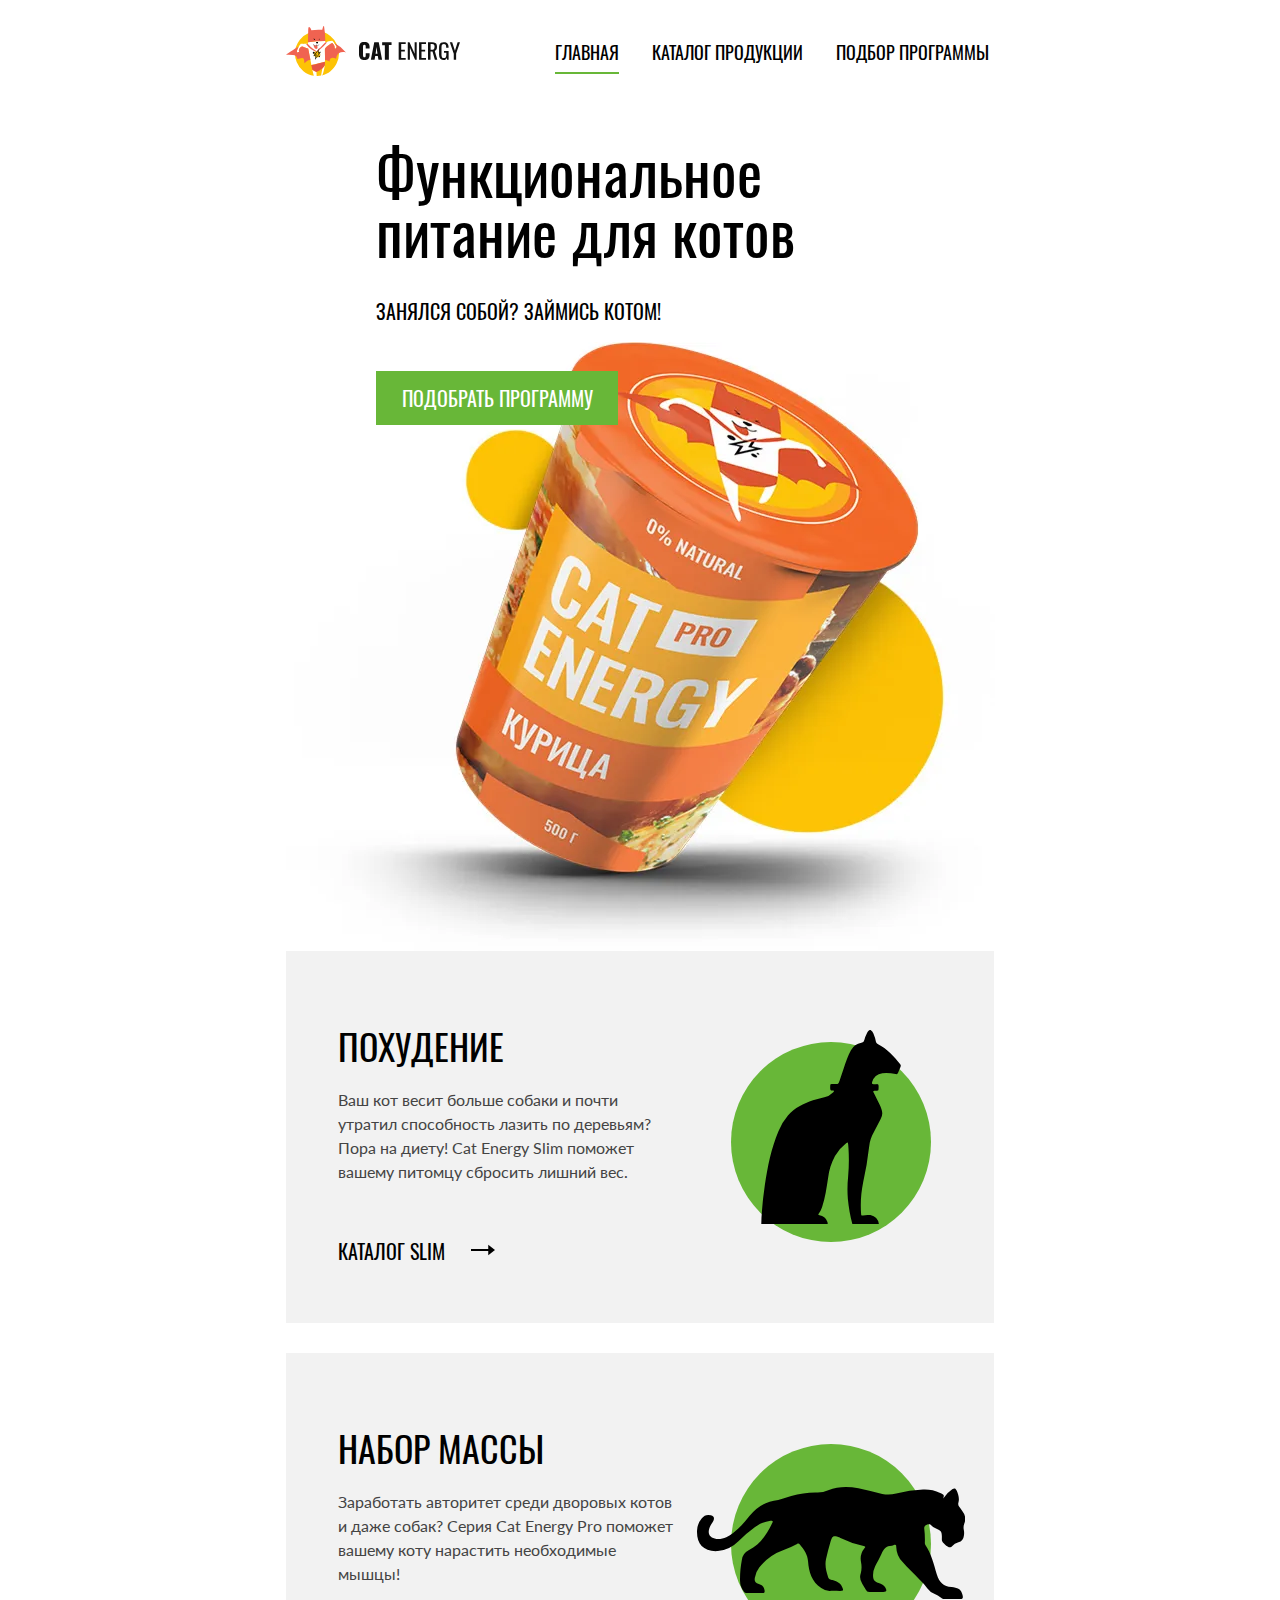
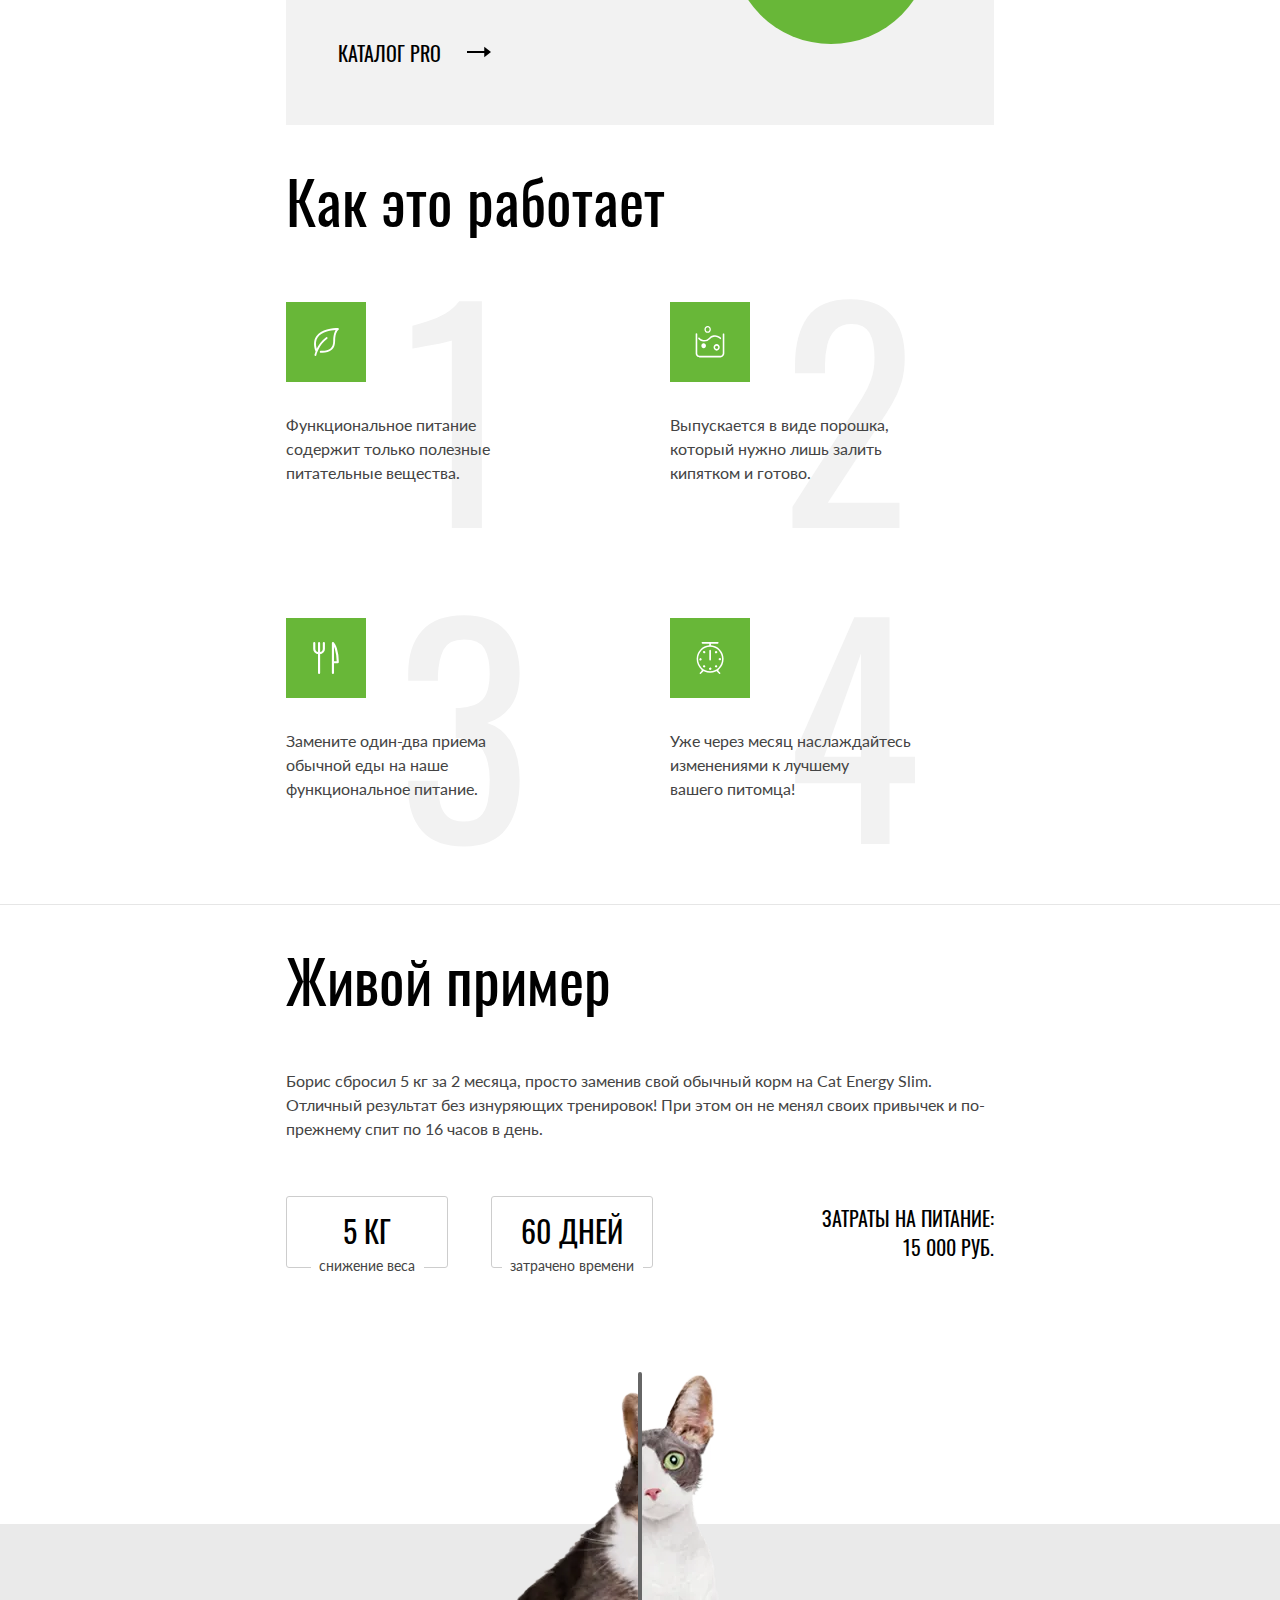
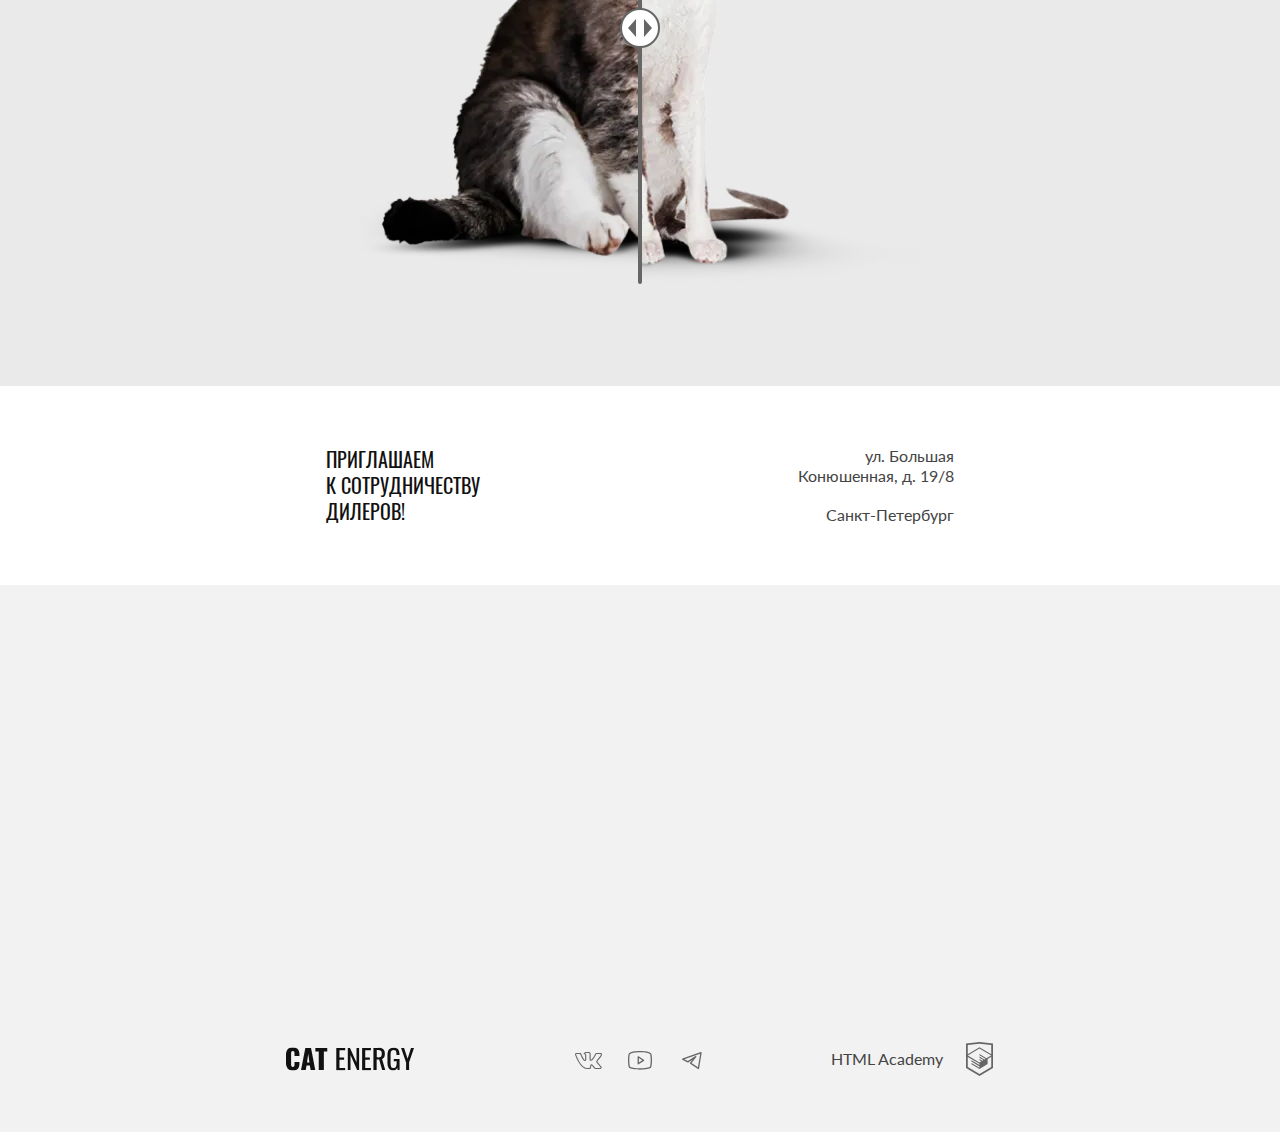
==== commit ead4219e: "Deploying to gh-pages from @ MaksimDoronin/2389503-cat-energy-2@862f512106ea2be621d3bd2c2d0099248bb8" ====
--- a/index.html
+++ b/index.html
@@ -1,4 +1,4 @@
-<!DOCTYPE html><html class="page" lang="ru"><head><meta charset="utf-8"><meta name="viewport" content="width=device-width,initial-scale=1"><meta name="keywords" content="функциональное питание для котов, CAT Energy, здоровое питание для кошек, питание для активных котов, корм для поддержания веса котов, витамины для кошек, магазин кошачьего корма, сбалансированный корм для котов"><meta name="description" content="Интернет-магазин CAT Energy предлагает функциональное питание для котов. У нас вы найдете сбалансированные корма, которые поддерживают активность и здоровье вашего питомца. Подберите идеальный рацион для вашей кошки."><link rel="icon" href="favicon.ico"><link rel="icon" href="favicons/icon.svg" type="image/svg+xml"><link rel="apple-touch-icon" href="favicons/180.png"><link rel="manifest" href="manifest.webmanifest"><link rel="stylesheet" href="styles/styles.css"><title>CAT ENERGY: интернет магазин питания для котов</title><script src="scripts/index.js" defer="defer"></script></head><body class="page__body"><!-- Добавлением header- -nojs - реализация работы меню без JS --><header class="page__header header header--nojs"><div class="header__container"><div class="header__mobile-menu"><a class="header__logo-link" href="index.html"><picture><source media="(min-width: 1440px)" width="70" height="59" type="image/svg+xml" srcset="images/logo-desktop.svg"><source media="(min-width: 768px)" width="60" height="50" type="image/svg+xml" srcset="images/logo-tablet.svg"><img class="header__logo-pic-mobile" src="images/logo-mobile.svg" width="33" height="38" alt="Логотип сайта Кэт Энерджи"></picture><img class="header__logo-text" src="images/logo-text.svg" width="101" height="18" alt="Логотип в виде текста"> </a><!-- header__toggle- -closed - закрытое состояние меню  --><!-- header__toggle- -opened - открытое состояние меню --> <button class="header__toggle header__toggle--closed" type="button"><span class="visually-hidden">Расскрытие главного меню</span></button></div><!-- header__main-menu- -closed - состояние меню по-умолчанию --><!-- header__main-menu- -opened - открытое состояние меню --><nav class="header__main-menu header__main-menu--closed"><ul class="header__main-menu-list"><li class="header__main-menu-item header__main-menu-item--active"><a class="header__main-menu-link" href="#">Главная</a></li><li class="header__main-menu-item"><a class="header__main-menu-link" href="catalog.html">Каталог продукции</a></li><li class="header__main-menu-item"><a class="header__main-menu-link" href="#">Подбор программы</a></li></ul></nav></div></header><main class="page__main"><section class="page__promo promo"><div class="promo__container"><h1 class="visually-hidden">Интернет-магазин товаров для котов Cat energy</h1><div class="promo__text-wrapper"><h2 class="promo__title">Функциональное питание&nbsp;для&nbsp;котов</h2><p class="promo__lead">Занялся собой? Займись котом!</p></div><div class="promo__image-wrapper"><picture><source type="image/webP" media="(min-width: 1440px)" srcset="images/index-can@1x.webp, images/index-can@2x.webp 2x"><source type="image/webP" media="(min-width: 768px)" srcset="images/index-can-tablet-1@1x.webp, images/index-can-tablet-1@2x.webp 2x"><source type="image/webP" srcset="images/index-can-mobile-1@1x.webp, images/index-can-mobile-1@2x.webp 2x"><source width="552" height="499" type="image/png" media="(min-width: 1440px)" srcset="images/index-can@1x.png, images/index-can@2x.png 2x"><source width="709" height="609" type="image/png" media="(min-width: 768px)" srcset="images/index-can-tablet-1@1x.png, images/index-can-tablet-1@2x.png 2x"><img class="promo__image" src="images/index-can-mobile-1@1x.png" srcset="images/index-can-mobile-1@2x.png 2x" width="280" height="270" alt="Банка с едой Кэт энерджи Про с курицей и весом 500 грамм"></picture></div><a class="promo__link button" href="#">Подобрать&nbsp;программу</a></div></section><section class="page__programms programms"><div class="programms__container"><h2 class="visually-hidden">Варианты программ питания</h2><ul class="programms__list"><li class="programms__card programms__card--cat-slim"><h3 class="programms__title">Похудение</h3><p class="programms__text">Ваш кот весит больше собаки и почти утратил способность лазить по деревьям? Пора на диету! Cat Energy Slim поможет вашему питомцу сбросить лишний вес.</p><a class="programms__link" href="#"><span class="programms__link-text">Каталог slim</span></a></li><li class="programms__card programms__card--cat-pro"><h3 class="programms__title">Набор массы</h3><p class="programms__text">Заработать авторитет среди дворовых котов и даже собак? Серия Cat Energy Pro поможет вашему коту нарастить необходимые мышцы!</p><a class="programms__link" href="#"><span class="programms__link-text">Каталог pro</span></a></li></ul></div></section><section class="page__features features"><div class="features__container"><h2 class="features__title">Как это работает</h2><ul class="features__list"><li class="features__item features__item--leaf"><p class="features__desc">Функциональное питание содержит только полезные питательные вещества.</p></li><li class="features__item features__item--powder"><p class="features__desc">Выпускается в виде порошка, который нужно лишь залить кипятком и готово.</p></li><li class="features__item features__item--eat"><p class="features__desc">Замените один-два приема обычной еды на наше функциональное питание.</p></li><li class="features__item features__item--clock"><p class="features__desc">Уже через месяц наслаждайтесь изменениями к лучшему вашего&nbsp;питомца!</p></li></ul></div></section><section class="page__example example"><div class="example__container"><h2 class="example__title">Живой&nbsp;пример</h2><p class="example__description">Борис сбросил 5 кг за 2 месяца, просто заменив свой обычный корм на Cat Energy Slim. Отличный результат без&nbsp;изнуряющих тренировок! При этом он не менял своих привычек и по-прежнему спит по 16 часов в день.</p><div class="example__data-wrapper"><div class="example__modules-wrapper"><p class="example__module"><span class="example__module-value">5 кг</span> <span class="example__module-desc">снижение веса</span></p><p class="example__module"><span class="example__module-value">60 ДНЕЙ</span> <span class="example__module-desc">затрачено времени</span></p></div><p class="example__meta"><span class="example__value">Затраты на питание:</span> <span class="example__desc">15 000 РУБ.</span></p></div><div class="example__slider"><div class="example__slider-wrapper"><div class="example__slider-image-before-container"><picture><source type="image/webP" media="(min-width: 768px)" srcset="images/tablet-before@1x.webp, images/tablet-before@2x.webp 2x"><source type="image/webP" srcset="images/mobile-before@1x.webp, images/mobile-before@2x.webp 2x"><source type="image/png" width="560" height="512" media="(min-width: 768px)" srcset="images/tablet-before@1x.png, images/tablet-before@2x.png 2x"><img class="example__slider-image" src="images/mobile-before@1x.png" srcset="images/mobile-before@2x.png 2x" width="280" height="256" alt="Жирный кот"></picture></div><div class="example__slider-image-after-container"><picture><source type="image/webP" media="(min-width: 768px)" srcset="images/tablet-after@1x.webp, images/tablet-after@2x.webp 2x"><source type="image/webP" srcset="images/mobile-after@1x.webp, images/mobile-after@2x.webp 2x"><source type="image/png" width="560" height="512" media="(min-width: 768px)" srcset="images/tablet-after@1x.png, images/tablet-after@2x.png 2x"><img class="example__slider-image" src="images/mobile-after@1x.png" srcset="images/mobile-after@2x.png 2x" width="280" height="256" alt="Стройный кот"></picture></div><button class="example__slider-control" type="button"><span class="visually-hidden">Ползунок</span></button></div></div></div></section><!-- contacts- -nojs - интерактивная карта без JavaScript показывает статичную картинку с картой. --><section class="page__contacts contacts"><div class="contacts__container"><h2 class="visually-hidden">Контактная информация</h2><div class="contacts__text-wrapper"><p class="contacts__text">Приглашаем к&nbsp;сотрудничеству дилеров!</p><address class="contacts__address"><p class="contacts__street">ул. Большая Конюшенная,&nbsp;д.&nbsp;19/8</p><p class="contacts__city">Санкт-Петербург</p></address></div></div><div class="contacts__location"><div class="contacts__location-img-container"><picture><source type="image/webP" media="(min-width: 1440px)" srcset="images/location-nojs-desktop@1x.webp, images/location-nojs-desktop@2x.webp 2x"><source type="image/webP" media="(min-width: 768px)" srcset="images/location-nojs-tablet@1x.webp, images/location-nojs-tablet@2x.webp 2x"><source type="image/webP" srcset="images/location-nojs-mobile@1x.webp, images/location-nojs-mobile@2x.webp 2x"><source type="image/png" width="1440" height="400" media="(min-width: 1440px)" srcset="images/location-nojs-desktop@1x.png, images/location-nojs-desktop@2x.png 2x"><source type="image/png" width="768" height="400" media="(min-width: 768px)" srcset="images/location-nojs-tablet@1x.png, images/location-nojs-tablet@2x.png 2x"><img class="contacts__location-img" src="images/location-nojs-mobile@1x.png" srcset="images/location-nojs-mobile@2x.png 2x" width="320" height="362" alt="Офис компании по адресу ул. Большая Конюшенная,д. 19/8, Санкт-Петербург "></picture></div><iframe class="contacts__map" src="https://www.google.com/maps/embed?pb=!1m18!1m12!1m3!1d999.3018932052187!2d30.322001543851233!3d59.93871649586165!2m3!1f0!2f0!3f0!3m2!1i1024!2i768!4f13.1!3m3!1m2!1s0x4696310fca145cc1%3A0x42b32648d8238007!2z0JHQvtC70YzRiNCw0Y8g0JrQvtC90Y7RiNC10L3QvdCw0Y8g0YPQuy4sIDE5LzgsINCh0LDQvdC60YIt0J_QtdGC0LXRgNCx0YPRgNCzLCAxOTExODY!5e0!3m2!1sru!2sru!4v1738828093282!5m2!1sru!2sru" width="320" height="362" allowfullscreen title="Офис компании по адресу ул. Большая Конюшенная,д. 19/8, Санкт-Петербург"></iframe></div></section></main><footer class="page__footer footer"><div class="footer__container"><a class="footer__logo-link" href="index.html"><svg class="footer__logo-text" width="128" height="24" viewBox="0 0 101 18" fill="currentColor"><g clip-path="url(#a)"><path d="M1.26 16.54a6.86 6.86 0 0 1-1.26-4.3v-6.4c-.1-1.54.3-3.08 1.19-4.38.86-1 2.2-1.46 4.18-1.46 1.98 0 3.24.46 4.03 1.3a5.42 5.42 0 0 1 1.19 3.78v1.54h-3.87v-1.77a3.7 3.7 0 0 0-.24-1.54 1.16 1.16 0 0 0-1.1-.62c-.56 0-.95.16-1.11.54a4.85 4.85 0 0 0-.24 1.7v8.22c-.04.56.07 1.12.32 1.62.15.38.55.54 1.1.54.56 0 .87-.16 1.03-.54.18-.52.26-1.07.24-1.62v-1.84h3.87v1.54a5.77 5.77 0 0 1-1.19 3.84c-.79.93-2.13 1.39-4.03 1.39-1.9-.08-3.32-.54-4.1-1.54Zm13.99-16.31h4.5l3.33 17.54h-3.64l-.63-3.7h-2.6l-.64 3.7h-3.72l3.4-17.54Zm3.24 11.54-.95-6.85-.94 6.85h1.9Zm7.35-8.62h-2.68v-2.92h9.4v2.85h-2.69v14.69h-4.03v-14.62Zm13.91-2.92h6.96v1.85h-4.5v5.77h3.63v1.77h-3.64v6.46h4.5v1.77h-7.03v-17.62h.08Zm9.01 0h1.74l5.14 11.62v-11.62h2.05v17.54h-1.58l-5.21-12v12h-2.14v-17.54Zm11.3 0h6.96v1.85h-4.5v5.77h3.63v1.77h-3.64v6.46h4.5v1.77h-6.95v-17.62Zm9.01 0h3.64c1.43-.1 2.85.28 4.03 1.08.87.69 1.26 1.92 1.26 3.54 0 2.23-.7 3.61-2.21 4.07l2.53 8.77h-2.45l-2.37-8.23h-1.98v8.23h-2.53v-17.46h.08Zm3.48 7.54c.81.06 1.63-.15 2.3-.62.47-.38.7-1.15.7-2.3a4.85 4.85 0 0 0-.23-1.7 2.04 2.04 0 0 0-.87-.92 3.69 3.69 0 0 0-1.74-.3h-1.1v5.76h.94v.08Zm8.61 8.69a7.61 7.61 0 0 1-1.1-4.46v-5.85c-.02-1.11.11-2.22.4-3.3.26-.81.78-1.51 1.5-2 .88-.51 1.9-.75 2.92-.7 1.66 0 2.84.39 3.55 1.23a5.77 5.77 0 0 1 1.11 3.85v.62h-2.37v-.54c0-.65-.05-1.29-.16-1.93-.06-.4-.3-.76-.63-1a2.5 2.5 0 0 0-1.5-.38 2.42 2.42 0 0 0-1.58.46 1.75 1.75 0 0 0-.63 1.23c-.1.69-.16 1.38-.16 2.08v6.54c-.06 1 .1 2 .47 2.92.32.62.95.85 1.9.85a1.96 1.96 0 0 0 1.89-.93 6.9 6.9 0 0 0 .56-3.07v-1.23h-2.3v-1.77h4.59v8.69h-1.58l-.24-2c-.2.67-.64 1.25-1.22 1.66-.6.4-1.3.6-2.02.57a4.05 4.05 0 0 1-3.4-1.54Zm13.52-4.84-3.87-11.31h2.37l2.76 8.46 2.69-8.46h2.37l-3.87 11.3v6.16h-2.37v-6.15h-.08Z"/></g><defs><clippath id="a"><path fill="#fff" d="M0 0h101v18h-101z"/></clippath></defs></svg> <span class="visually-hidden">Текстовый логотип Кэт Энерджи</span></a><ul class="footer__socials socials"><li class="socials__item"><a class="socials__link" href="https://vk.com/htmlacademy" target="_blank" rel="noreferrer noopener"><svg class="socials__icon" width="28" height="22"><use href="icons/stack.svg#icon-vkontakte"></use></svg> <span class="visually-hidden">Вконтакте</span></a></li><li class="socials__item"><a class="socials__link" href="#" target="_blank" rel="noreferrer noopener"><svg class="socials__icon" width="28" height="22"><use href="icons/stack.svg#icon-youtube"></use></svg> <span class="visually-hidden">Ютьюб</span></a></li><li class="socials__item"><a class="socials__link" href="#" target="_blank" rel="noreferrer noopener"><svg class="socials__icon" width="28" height="22"><use href="icons/stack.svg#icon-telegram"></use></svg> <span class="visually-hidden">Телеграм</span></a></li></ul><a class="footer__copyright-link" href="https://htmlacademy.ru/intensive/adaptive"><p class="footer__copyright">HTML&nbsp;Academy</p><svg class="footer__copyright-icon" width="27" height="34"><use href="icons/stack.svg#logo-htmlacademy"></use></svg></a></div></footer><script>let headerNojs = document.querySelector('.header');
+<!DOCTYPE html><html class="page" lang="ru"><head><meta charset="utf-8"><meta name="viewport" content="width=device-width,initial-scale=1"><meta name="keywords" content="функциональное питание для котов, CAT Energy, здоровое питание для кошек, питание для активных котов, корм для поддержания веса котов, витамины для кошек, магазин кошачьего корма, сбалансированный корм для котов"><meta name="description" content="Интернет-магазин CAT Energy предлагает функциональное питание для котов. У нас вы найдете сбалансированные корма, которые поддерживают активность и здоровье вашего питомца. Подберите идеальный рацион для вашей кошки."><link rel="icon" href="favicon.ico"><link rel="icon" href="favicons/icon.svg" type="image/svg+xml"><link rel="apple-touch-icon" href="favicons/180.png"><link rel="manifest" href="manifest.webmanifest"><link rel="stylesheet" href="styles/styles.css"><title>CAT ENERGY: интернет магазин питания для котов</title><script src="scripts/index.js" defer="defer"></script></head><body class="page__body"><!-- Добавлением header- -nojs - реализация работы меню без JS --><header class="page__header header header--nojs"><div class="header__container"><div class="header__mobile-menu"><a class="header__logo-link" href="index.html"><picture><source media="(min-width: 1440px)" width="70" height="59" type="image/svg+xml" srcset="images/logo-desktop.svg"><source media="(min-width: 768px)" width="60" height="50" type="image/svg+xml" srcset="images/logo-tablet.svg"><img class="header__logo-pic-mobile" src="images/logo-mobile.svg" width="33" height="38" alt="Логотип сайта Кэт Энерджи"></picture><img class="header__logo-text" src="images/logo-text.svg" width="101" height="18" alt="Логотип в виде текста"> </a><!-- header__toggle- -closed - закрытое состояние меню  --><!-- header__toggle- -opened - открытое состояние меню --> <button class="header__toggle header__toggle--closed" type="button"><span class="visually-hidden">Расскрытие главного меню</span></button></div><!-- header__main-menu- -closed - состояние меню по-умолчанию --><!-- header__main-menu- -opened - открытое состояние меню --><nav class="header__main-menu header__main-menu--closed"><ul class="header__main-menu-list"><li class="header__main-menu-item header__main-menu-item--active"><a class="header__main-menu-link" href="#">Главная</a></li><li class="header__main-menu-item"><a class="header__main-menu-link" href="catalog.html">Каталог продукции</a></li><li class="header__main-menu-item"><a class="header__main-menu-link" href="#">Подбор программы</a></li></ul></nav></div></header><main class="page__main"><section class="page__promo promo"><div class="promo__container"><h1 class="visually-hidden">Интернет-магазин товаров для котов Cat energy</h1><div class="promo__text-wrapper"><h2 class="promo__title">Функциональное питание&nbsp;для&nbsp;котов</h2><p class="promo__lead">Занялся собой? Займись котом!</p></div><div class="promo__image-wrapper"><picture><source width="552" height="499" type="image/webP" media="(min-width: 1440px)" srcset="images/index-can@1x.webp, images/index-can@2x.webp 2x"><source width="709" height="609" type="image/webP" media="(min-width: 768px)" srcset="images/index-can-tablet-1@1x.webp, images/index-can-tablet-1@2x.webp 2x"><source width="280" height="270" type="image/webP" srcset="images/index-can-mobile-1@1x.webp, images/index-can-mobile-1@2x.webp 2x"><source width="552" height="499" type="image/png" media="(min-width: 1440px)" srcset="images/index-can@1x.png, images/index-can@2x.png 2x"><source width="709" height="609" type="image/png" media="(min-width: 768px)" srcset="images/index-can-tablet-1@1x.png, images/index-can-tablet-1@2x.png 2x"><img class="promo__image" src="images/index-can-mobile-1@1x.png" srcset="images/index-can-mobile-1@2x.png 2x" width="280" height="270" alt="Банка с едой Кэт энерджи Про с курицей и весом 500 грамм"></picture></div><a class="promo__link button" href="#">Подобрать&nbsp;программу</a></div></section><section class="page__programms programms"><div class="programms__container"><h2 class="visually-hidden">Варианты программ питания</h2><ul class="programms__list"><li class="programms__card programms__card--cat-slim"><h3 class="programms__title">Похудение</h3><p class="programms__text">Ваш кот весит больше собаки и почти утратил способность лазить по деревьям? Пора на диету! Cat Energy Slim поможет вашему питомцу сбросить лишний вес.</p><a class="programms__link" href="#"><span class="programms__link-text">Каталог slim</span></a></li><li class="programms__card programms__card--cat-pro"><h3 class="programms__title">Набор массы</h3><p class="programms__text">Заработать авторитет среди дворовых котов и даже собак? Серия Cat Energy Pro поможет вашему коту нарастить необходимые мышцы!</p><a class="programms__link" href="#"><span class="programms__link-text">Каталог pro</span></a></li></ul></div></section><section class="page__features features"><div class="features__container"><h2 class="features__title">Как это работает</h2><ul class="features__list"><li class="features__item features__item--leaf"><p class="features__desc">Функциональное питание содержит только полезные питательные вещества.</p></li><li class="features__item features__item--powder"><p class="features__desc">Выпускается в виде порошка, который нужно лишь залить кипятком и готово.</p></li><li class="features__item features__item--eat"><p class="features__desc">Замените один-два приема обычной еды на наше функциональное питание.</p></li><li class="features__item features__item--clock"><p class="features__desc">Уже через месяц наслаждайтесь изменениями к лучшему вашего&nbsp;питомца!</p></li></ul></div></section><section class="page__example example"><div class="example__container"><h2 class="example__title">Живой&nbsp;пример</h2><p class="example__description">Борис сбросил 5 кг за 2 месяца, просто заменив свой обычный корм на Cat Energy Slim. Отличный результат без&nbsp;изнуряющих тренировок! При этом он не менял своих привычек и по-прежнему спит по 16 часов в день.</p><div class="example__data-wrapper"><div class="example__modules-wrapper"><p class="example__module"><span class="example__module-value">5 кг</span> <span class="example__module-desc">снижение веса</span></p><p class="example__module"><span class="example__module-value">60 ДНЕЙ</span> <span class="example__module-desc">затрачено времени</span></p></div><p class="example__meta"><span class="example__value">Затраты на питание:</span> <span class="example__desc">15 000 РУБ.</span></p></div><div class="example__slider"><div class="example__slider-wrapper"><div class="example__slider-image-before-container"><picture><source width="560" height="512" type="image/webP" media="(min-width: 768px)" srcset="images/tablet-before@1x.webp, images/tablet-before@2x.webp 2x"><source width="280" height="256" type="image/webP" srcset="images/mobile-before@1x.webp, images/mobile-before@2x.webp 2x"><source width="560" height="512" type="image/png" media="(min-width: 768px)" srcset="images/tablet-before@1x.png, images/tablet-before@2x.png 2x"><img class="example__slider-image" src="images/mobile-before@1x.png" srcset="images/mobile-before@2x.png 2x" width="280" height="256" alt="Жирный кот"></picture></div><div class="example__slider-image-after-container"><picture><source width="560" height="512" type="image/webP" media="(min-width: 768px)" srcset="images/tablet-after@1x.webp, images/tablet-after@2x.webp 2x"><source width="280" height="256" type="image/webP" srcset="images/mobile-after@1x.webp, images/mobile-after@2x.webp 2x"><source width="560" height="512" type="image/png" media="(min-width: 768px)" srcset="images/tablet-after@1x.png, images/tablet-after@2x.png 2x"><img class="example__slider-image" src="images/mobile-after@1x.png" srcset="images/mobile-after@2x.png 2x" width="280" height="256" alt="Стройный кот"></picture></div><button class="example__slider-control" type="button"><span class="visually-hidden">Ползунок</span></button></div></div></div></section><!-- contacts- -nojs - интерактивная карта без JavaScript показывает статичную картинку с картой. --><section class="page__contacts contacts"><div class="contacts__container"><h2 class="visually-hidden">Контактная информация</h2><div class="contacts__text-wrapper"><p class="contacts__text">Приглашаем к&nbsp;сотрудничеству дилеров!</p><address class="contacts__address"><p class="contacts__street">ул. Большая Конюшенная,&nbsp;д.&nbsp;19/8</p><p class="contacts__city">Санкт-Петербург</p></address></div></div><div class="contacts__location"><div class="contacts__location-img-container"><picture><source width="1440" height="400" type="image/webP" media="(min-width: 1440px)" srcset="images/location-nojs-desktop@1x.webp, images/location-nojs-desktop@2x.webp 2x"><source width="768" height="400" type="image/webP" media="(min-width: 768px)" srcset="images/location-nojs-tablet@1x.webp, images/location-nojs-tablet@2x.webp 2x"><source width="320" height="362" type="image/webP" srcset="images/location-nojs-mobile@1x.webp, images/location-nojs-mobile@2x.webp 2x"><source type="image/png" width="1440" height="400" media="(min-width: 1440px)" srcset="images/location-nojs-desktop@1x.png, images/location-nojs-desktop@2x.png 2x"><source type="image/png" width="768" height="400" media="(min-width: 768px)" srcset="images/location-nojs-tablet@1x.png, images/location-nojs-tablet@2x.png 2x"><img class="contacts__location-img" src="images/location-nojs-mobile@1x.png" srcset="images/location-nojs-mobile@2x.png 2x" width="320" height="362" alt="Офис компании по адресу ул. Большая Конюшенная,д. 19/8, Санкт-Петербург "></picture></div><iframe class="contacts__map" src="https://www.google.com/maps/embed?pb=!1m18!1m12!1m3!1d999.3018932052187!2d30.322001543851233!3d59.93871649586165!2m3!1f0!2f0!3f0!3m2!1i1024!2i768!4f13.1!3m3!1m2!1s0x4696310fca145cc1%3A0x42b32648d8238007!2z0JHQvtC70YzRiNCw0Y8g0JrQvtC90Y7RiNC10L3QvdCw0Y8g0YPQuy4sIDE5LzgsINCh0LDQvdC60YIt0J_QtdGC0LXRgNCx0YPRgNCzLCAxOTExODY!5e0!3m2!1sru!2sru!4v1738828093282!5m2!1sru!2sru" width="320" height="362" allowfullscreen title="Офис компании по адресу ул. Большая Конюшенная,д. 19/8, Санкт-Петербург"></iframe></div></section></main><footer class="page__footer footer"><div class="footer__container"><a class="footer__logo-link" href="index.html"><svg class="footer__logo-text" width="128" height="24" viewBox="0 0 101 18" fill="currentColor"><g clip-path="url(#a)"><path d="M1.26 16.54a6.86 6.86 0 0 1-1.26-4.3v-6.4c-.1-1.54.3-3.08 1.19-4.38.86-1 2.2-1.46 4.18-1.46 1.98 0 3.24.46 4.03 1.3a5.42 5.42 0 0 1 1.19 3.78v1.54h-3.87v-1.77a3.7 3.7 0 0 0-.24-1.54 1.16 1.16 0 0 0-1.1-.62c-.56 0-.95.16-1.11.54a4.85 4.85 0 0 0-.24 1.7v8.22c-.04.56.07 1.12.32 1.62.15.38.55.54 1.1.54.56 0 .87-.16 1.03-.54.18-.52.26-1.07.24-1.62v-1.84h3.87v1.54a5.77 5.77 0 0 1-1.19 3.84c-.79.93-2.13 1.39-4.03 1.39-1.9-.08-3.32-.54-4.1-1.54Zm13.99-16.31h4.5l3.33 17.54h-3.64l-.63-3.7h-2.6l-.64 3.7h-3.72l3.4-17.54Zm3.24 11.54-.95-6.85-.94 6.85h1.9Zm7.35-8.62h-2.68v-2.92h9.4v2.85h-2.69v14.69h-4.03v-14.62Zm13.91-2.92h6.96v1.85h-4.5v5.77h3.63v1.77h-3.64v6.46h4.5v1.77h-7.03v-17.62h.08Zm9.01 0h1.74l5.14 11.62v-11.62h2.05v17.54h-1.58l-5.21-12v12h-2.14v-17.54Zm11.3 0h6.96v1.85h-4.5v5.77h3.63v1.77h-3.64v6.46h4.5v1.77h-6.95v-17.62Zm9.01 0h3.64c1.43-.1 2.85.28 4.03 1.08.87.69 1.26 1.92 1.26 3.54 0 2.23-.7 3.61-2.21 4.07l2.53 8.77h-2.45l-2.37-8.23h-1.98v8.23h-2.53v-17.46h.08Zm3.48 7.54c.81.06 1.63-.15 2.3-.62.47-.38.7-1.15.7-2.3a4.85 4.85 0 0 0-.23-1.7 2.04 2.04 0 0 0-.87-.92 3.69 3.69 0 0 0-1.74-.3h-1.1v5.76h.94v.08Zm8.61 8.69a7.61 7.61 0 0 1-1.1-4.46v-5.85c-.02-1.11.11-2.22.4-3.3.26-.81.78-1.51 1.5-2 .88-.51 1.9-.75 2.92-.7 1.66 0 2.84.39 3.55 1.23a5.77 5.77 0 0 1 1.11 3.85v.62h-2.37v-.54c0-.65-.05-1.29-.16-1.93-.06-.4-.3-.76-.63-1a2.5 2.5 0 0 0-1.5-.38 2.42 2.42 0 0 0-1.58.46 1.75 1.75 0 0 0-.63 1.23c-.1.69-.16 1.38-.16 2.08v6.54c-.06 1 .1 2 .47 2.92.32.62.95.85 1.9.85a1.96 1.96 0 0 0 1.89-.93 6.9 6.9 0 0 0 .56-3.07v-1.23h-2.3v-1.77h4.59v8.69h-1.58l-.24-2c-.2.67-.64 1.25-1.22 1.66-.6.4-1.3.6-2.02.57a4.05 4.05 0 0 1-3.4-1.54Zm13.52-4.84-3.87-11.31h2.37l2.76 8.46 2.69-8.46h2.37l-3.87 11.3v6.16h-2.37v-6.15h-.08Z"/></g><defs><clippath id="a"><path fill="#fff" d="M0 0h101v18h-101z"/></clippath></defs></svg> <span class="visually-hidden">Текстовый логотип Кэт Энерджи</span></a><ul class="footer__socials socials"><li class="socials__item"><a class="socials__link" href="https://vk.com/htmlacademy" target="_blank" rel="noreferrer noopener"><svg class="socials__icon" width="28" height="22"><use href="icons/stack.svg#icon-vkontakte"></use></svg> <span class="visually-hidden">Вконтакте</span></a></li><li class="socials__item"><a class="socials__link" href="#" target="_blank" rel="noreferrer noopener"><svg class="socials__icon" width="28" height="22"><use href="icons/stack.svg#icon-youtube"></use></svg> <span class="visually-hidden">Ютьюб</span></a></li><li class="socials__item"><a class="socials__link" href="#" target="_blank" rel="noreferrer noopener"><svg class="socials__icon" width="28" height="22"><use href="icons/stack.svg#icon-telegram"></use></svg> <span class="visually-hidden">Телеграм</span></a></li></ul><a class="footer__copyright-link" href="https://htmlacademy.ru/intensive/adaptive"><p class="footer__copyright">HTML&nbsp;Academy</p><svg class="footer__copyright-icon" width="27" height="34"><use href="icons/stack.svg#logo-htmlacademy"></use></svg></a></div></footer><script>let headerNojs = document.querySelector('.header');
     let mainMenu = document.querySelector('.header__main-menu');
     let navToggle = document.querySelector('.header__toggle');
     headerNojs.classList.remove('header--nojs');
